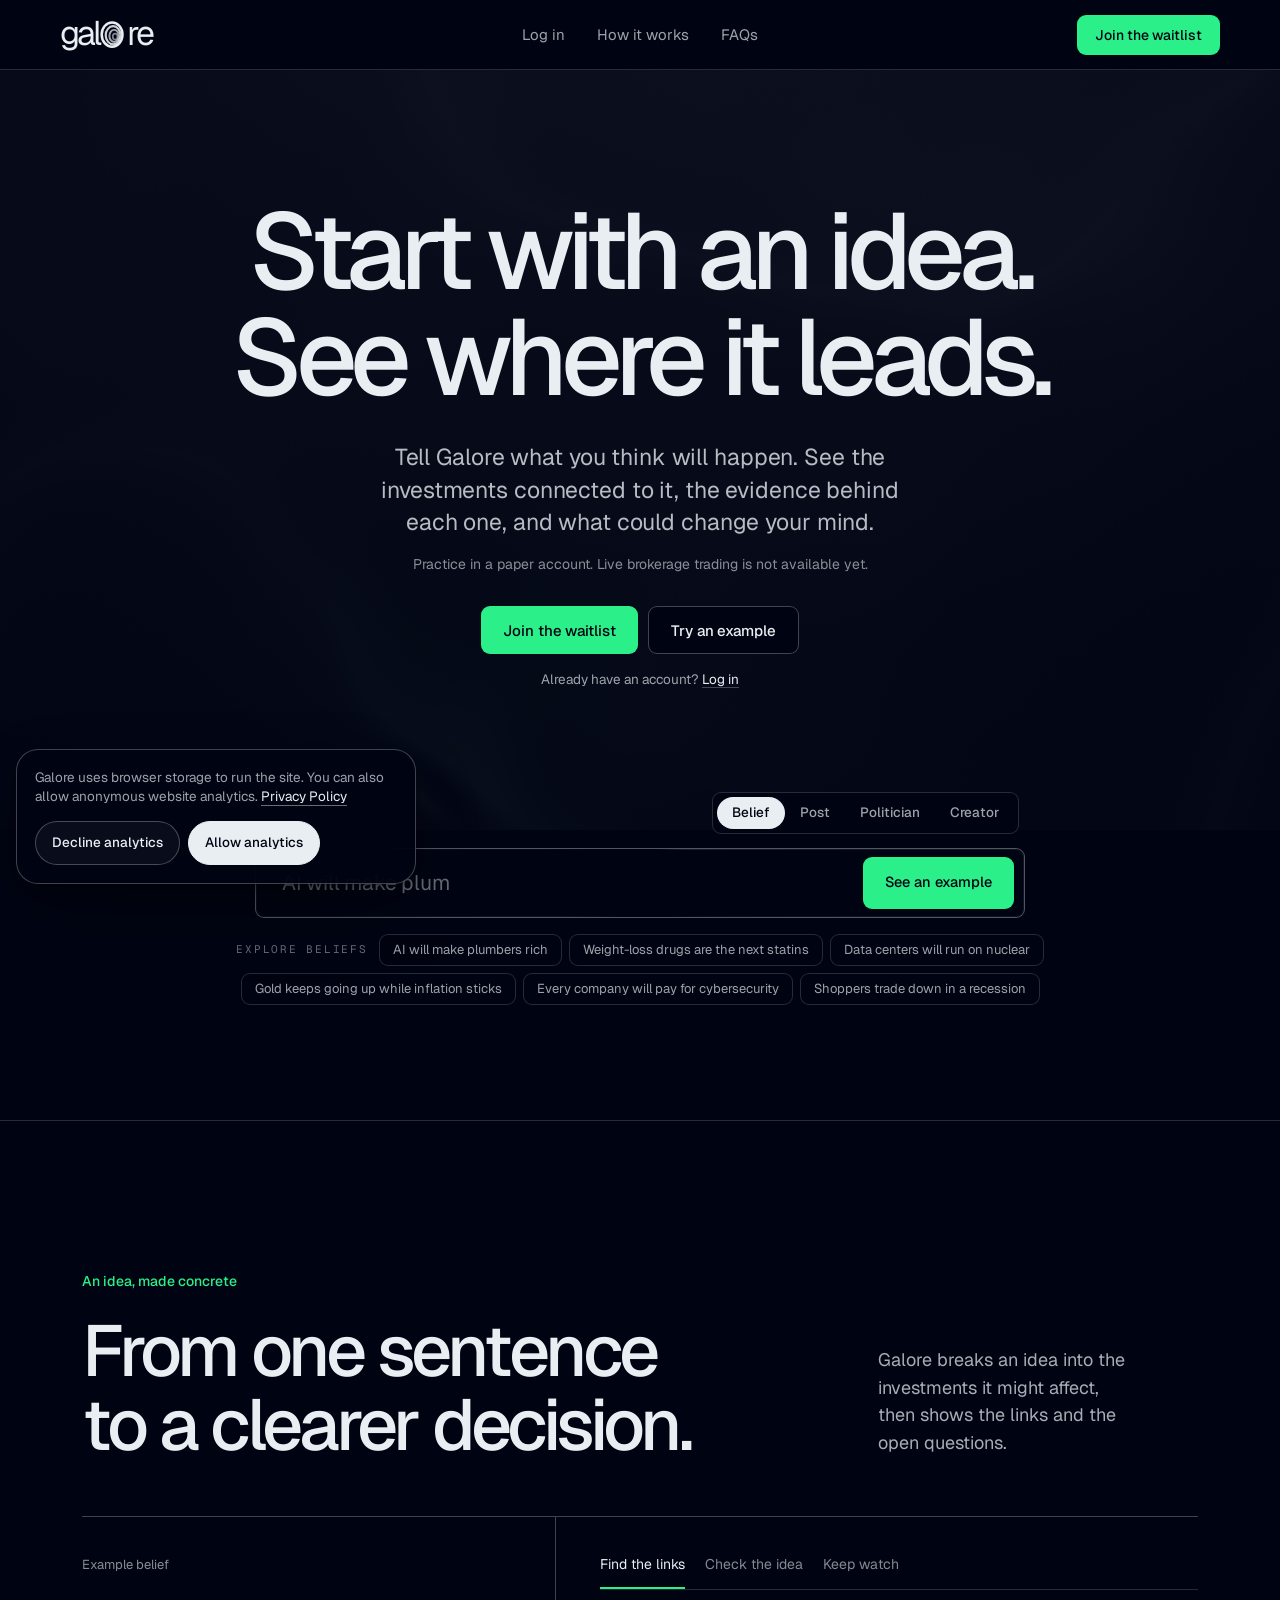
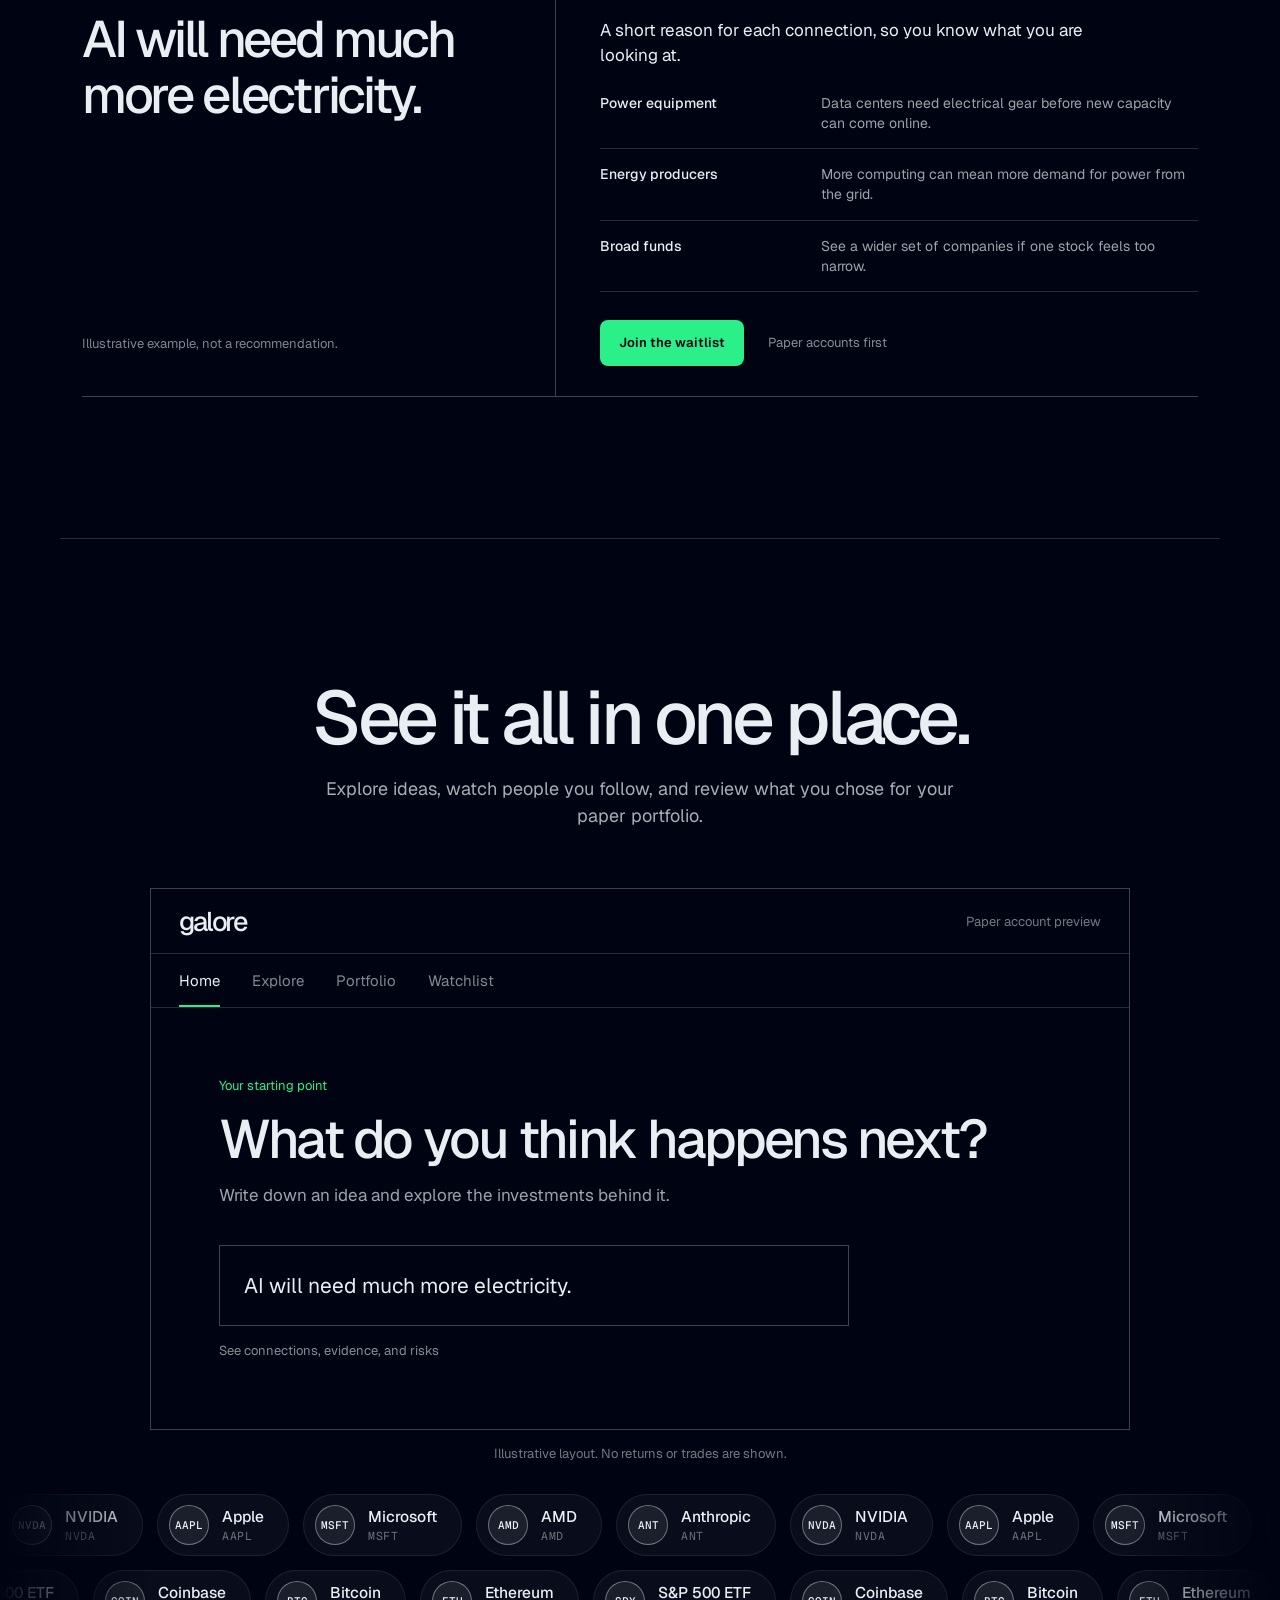
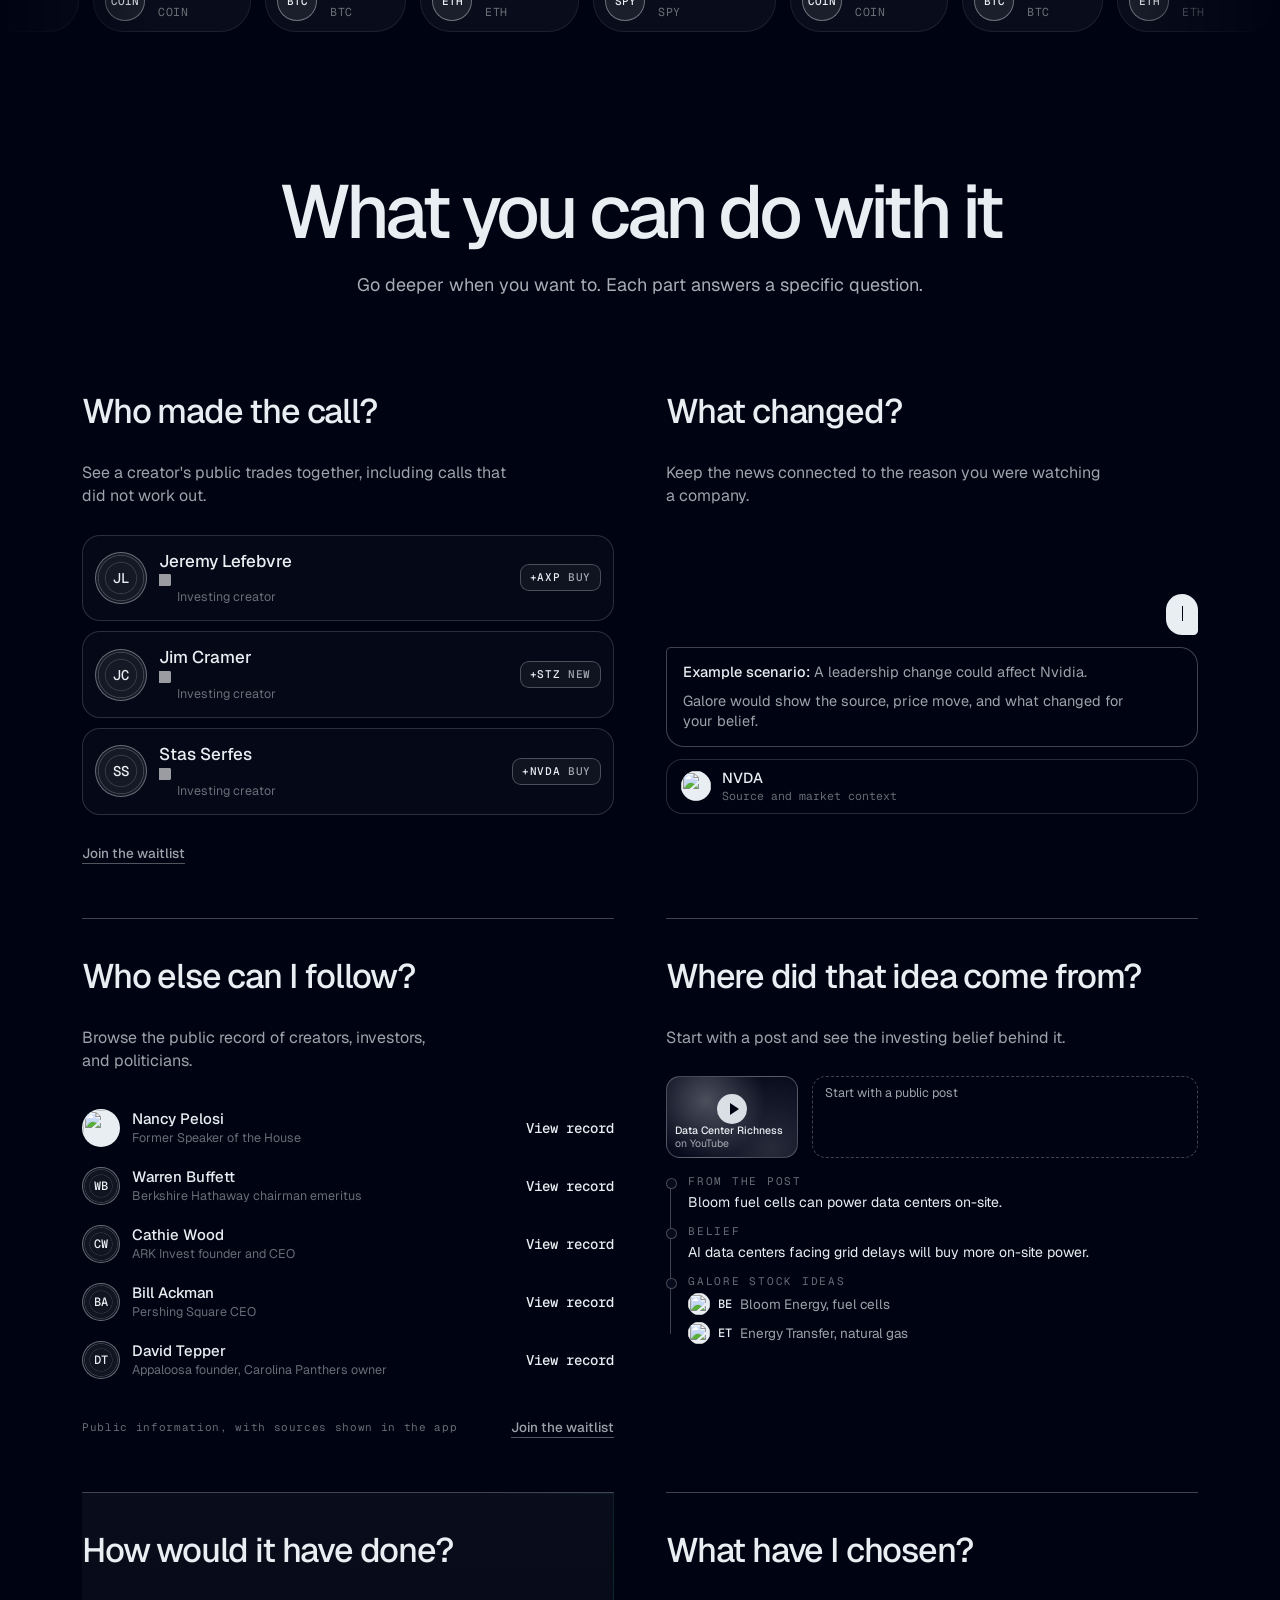
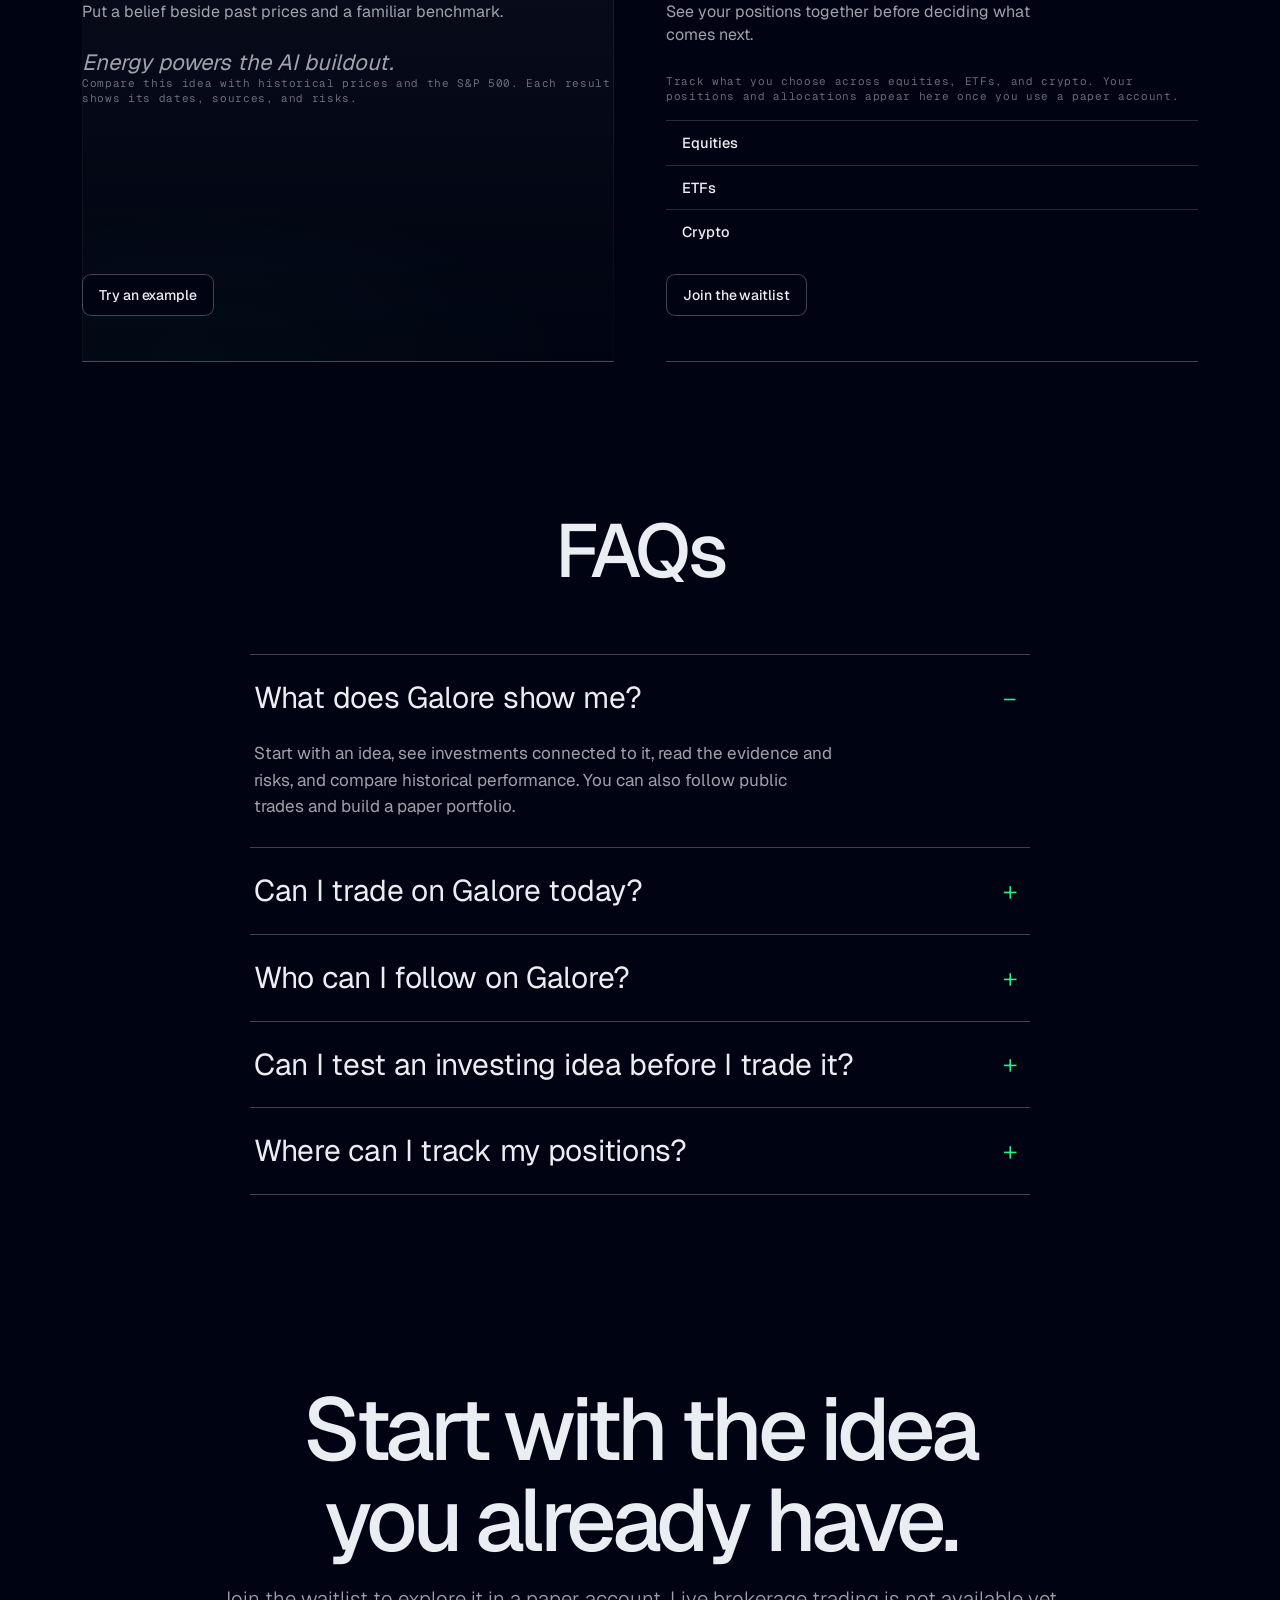
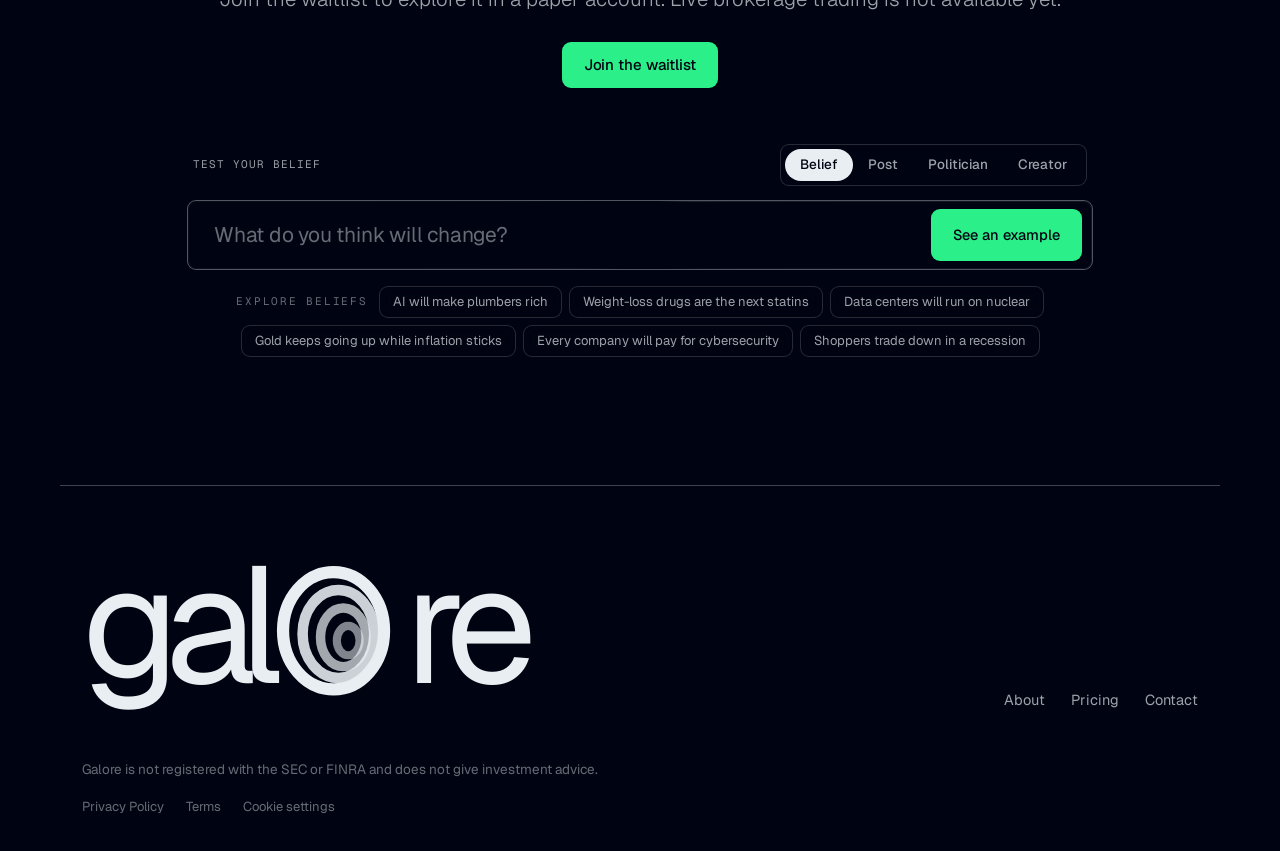
==== index.html @ a03c2ce0 "Replace illustrative returns with clear dashboard preview" ====
<!doctype html><html lang="en"><head><meta charset="utf-8"><meta name="viewport" content="width=device-width,initial-scale=1"><meta name="robots" content="noindex,nofollow"><meta name="theme-color" content="#000412"><meta name="google-site-verification" content="Ngcw0hyov7B04PQefUmomjCdtUwZTXsvGATOx5YtSn8"><script type="application/ld+json">{"@context":"https://schema.org","@graph":[{"@type":"Organization","@id":"https://trygalore.com/#organization","name":"Galore","url":"https://trygalore.com/","logo":{"@type":"ImageObject","url":"https://trygalore.com/galore-logo-512.png","width":512,"height":512},"description":"Galore is a social investing app. Follow public trades from creators, politicians and investors, test an investing idea on past prices, and approve every trade yourself."},{"@type":"WebSite","@id":"https://trygalore.com/#website","name":"Galore","url":"https://trygalore.com/","publisher":{"@id":"https://trygalore.com/#organization"}}]}</script>
<title>Galore | Start with an idea</title>
<meta name="description" content="Turn an investing idea into connected stocks, ETFs, and crypto. Review the evidence, practice in a paper account, and follow public trades.">

<link rel="icon" href="/favicon.ico" sizes="any">
<link rel="icon" type="image/svg+xml" href="/galore-favicon.svg">
<link rel="icon" type="image/png" sizes="192x192" href="/icon-192.png">
<link rel="apple-touch-icon" href="/apple-icon.png?v=2">
<meta property="og:type" content="website">
<meta property="og:site_name" content="Galore">
<meta property="og:title" content="Galore | Start with an idea">
<meta property="og:description" content="Turn an investing idea into connected stocks, ETFs, and crypto. Review the evidence, practice in a paper account, and follow public trades.">
<meta property="og:url" content="https://trygalore.com/">
<meta property="og:image" content="https://trygalore.com/landing/assets/galore-share-v3.jpg">
<meta property="og:image:width" content="1200">
<meta property="og:image:height" content="630">
<meta property="og:image:alt" content="Galore. Start with an idea. See the investments connected to it, the evidence, and the open questions.">
<meta property="og:video" content="https://trygalore.com/landing/assets/galore-share-ripple.mp4">
<meta property="og:video:secure_url" content="https://trygalore.com/landing/assets/galore-share-ripple.mp4">
<meta property="og:video:type" content="video/mp4">
<meta property="og:video:width" content="1200">
<meta property="og:video:height" content="630">
<meta name="twitter:card" content="summary_large_image">
<meta name="twitter:image" content="https://trygalore.com/landing/assets/galore-share-v3.jpg">

<style id="gx-style">html.gx-intro:not(.gx-on)::after{content:"";position:fixed;inset:0;z-index:10010;background:#000412}
#gx-intro{position:fixed;inset:0;z-index:10010;overflow:hidden}#gx-intro .gx-sea{position:absolute;inset:0;background:#000412}#gx-intro canvas{position:absolute;inset:0;width:100%;height:100%;display:block}
#gx-mark{position:fixed;left:0;top:0;z-index:10011;opacity:0;transform-origin:0 0;will-change:transform,opacity;line-height:1;pointer-events:none;color:#E8EEF2}
.gx-wm{font-family:'Geist',system-ui,sans-serif;letter-spacing:-.09em;display:inline-flex;align-items:baseline;line-height:1;white-space:nowrap}.gx-wm .o{width:.79em;height:.95em;margin:0 .02em 0 .01em;transform:translateY(.16em);overflow:visible}
#gx-mark .g{position:absolute;left:0;top:0;color:#2BF08A;opacity:0}#gx-mark .c{position:relative}
html.gx-intro:not(.gx-landed) .hd-logo{visibility:hidden}
html.gx-intro :is(.hd-nav,.hd-cta,.hero-watch){transition:opacity .7s cubic-bezier(.2,.7,.1,1) .15s}html.gx-intro:not(.gx-go) :is(.hd-nav,.hd-cta,.hero-watch){opacity:0}
html.gx-intro:not(.gx-go) body.intro :is(.hero-h span,.hero-sub,.hero-btns,.hero-in>[data-console]){animation-play-state:paused}</style>
<link rel="stylesheet" href="/site/site.css">
<script src="/site/site.js" data-disable-analytics defer></script>
<link rel="preconnect" href="https://fonts.googleapis.com"><link rel="preconnect" href="https://fonts.gstatic.com" crossorigin>
<link href="https://fonts.googleapis.com/css2?family=Geist:wght@300;400;500;600&amp;family=Geist+Mono:wght@400;500&amp;family=display=swap" rel="stylesheet">
<link rel="stylesheet" href="/landing/ripple/ripple.css?v=20261125design2">
<link rel="stylesheet" href="/landing/ripple/comparison-preview.css?v=1">
<style id="gk-style">.gk-wordmark{font-family:'Geist',system-ui,sans-serif;letter-spacing:-.09em;display:inline-flex;align-items:baseline;line-height:1;white-space:nowrap}.gk-o{width:.79em;height:.95em;margin:0 .02em 0 .01em;transform:translateY(.16em);overflow:visible}</style>
</head>
<body class="home">
<a class="skip" href="#main">Skip to content</a>

<header class="hd" data-header>
  <a class="hd-logo" href="/" aria-label="Galore home"><span data-galore-wordmark></span></a>
  <nav class="hd-nav" aria-label="Sections">
    <a href="/dashboard-preview.html">Log in</a>
    <a href="#example">How it works</a>
    <a href="#questions">FAQs</a>
  </nav>
  <div class="hd-cta">
    <a class="btn btn-go" href="/waitlist" data-sheet><span>Join the waitlist</span></a>
    <button class="hd-menu" type="button" aria-label="Section menu" aria-expanded="false" aria-controls="mnav"><i></i><i></i></button>
  </div>
</header>
<div class="mnav" id="mnav" hidden>
  <a href="/dashboard-preview.html">Log in</a>
  <a href="#example">How it works</a>
  <a href="#questions">FAQs</a>
  <a class="btn btn-go" href="/waitlist" data-sheet><span>Join the waitlist</span></a>
</div>

<main id="main">

<section class="hero" id="top" data-depth="0">
  <div class="hero-in">
    <h1 class="hero-h"><span class="l1">Start with an idea.<br>See where it leads.</span></h1>
    <p class="hero-sub">Tell Galore what you think will happen. See the investments connected to it, the evidence behind each one, and what could change your mind.</p><p class="hero-status">Practice in a paper account. Live brokerage trading is not available yet.</p>
    <div class="hero-btns">
      <a class="btn btn-go" href="/waitlist" data-sheet data-join><span>Join the waitlist</span></a>
      <a class="btn btn-ghost" href="#try" data-focus-try><span>Try an example</span></a>
    </div>
    <p class="hero-return">Already have an account? <a href="/dashboard-preview.html">Log in</a></p>
    <div id="try" data-console="hero"></div>
  </div>
  
</section>

<section class="story sec" id="example" aria-labelledby="story-title">
  <div class="story-head">
    <div><p class="story-label">An idea, made concrete</p><h2 id="story-title">From one sentence to a clearer decision.</h2></div>
    <p>Galore breaks an idea into the investments it might affect, then shows the links and the open questions.</p>
  </div>
  <div class="story-layout">
    <div class="story-belief"><span>Example belief</span><p>AI will need much more electricity.</p><small>Illustrative example, not a recommendation.</small></div>
    <div class="story-detail">
      <div class="story-tabs" role="tablist" aria-label="Explore the example">
        <button type="button" role="tab" id="story-tab-0" aria-controls="story-panel-0" aria-selected="true" tabindex="0">Find the links</button>
        <button type="button" role="tab" id="story-tab-1" aria-controls="story-panel-1" aria-selected="false" tabindex="-1">Check the idea</button>
        <button type="button" role="tab" id="story-tab-2" aria-controls="story-panel-2" aria-selected="false" tabindex="-1">Keep watch</button>
      </div>
      <div class="story-panel" role="tabpanel" id="story-panel-0" aria-labelledby="story-tab-0">
        <p class="story-panel-lead">A short reason for each connection, so you know what you are looking at.</p>
        <div class="story-row"><b>Power equipment</b><span>Data centers need electrical gear before new capacity can come online.</span></div>
        <div class="story-row"><b>Energy producers</b><span>More computing can mean more demand for power from the grid.</span></div>
        <div class="story-row"><b>Broad funds</b><span>See a wider set of companies if one stock feels too narrow.</span></div>
      </div>
      <div class="story-panel" role="tabpanel" id="story-panel-1" aria-labelledby="story-tab-1" hidden>
        <p class="story-panel-lead">See the sources, historical comparison, and risks before you follow anything.</p>
        <div class="story-row"><b>What supports it?</b><span>Trace each connection to the underlying evidence.</span></div>
        <div class="story-row"><b>What could break it?</b><span>New capacity, lower demand, or a different way to power data centers.</span></div>
        <div class="story-row"><b>What happened before?</b><span>Compare past performance with a benchmark over the same dates.</span></div>
      </div>
      <div class="story-panel" role="tabpanel" id="story-panel-2" aria-labelledby="story-tab-2" hidden>
        <p class="story-panel-lead">Choose what to follow and practice before any live trading is offered.</p>
        <div class="story-row"><b>Build a paper plan</b><span>Pick your own positions and see how they fit together.</span></div>
        <div class="story-row"><b>Follow people</b><span>View public trades from creators and investors alongside your idea.</span></div>
        <div class="story-row"><b>Revisit the belief</b><span>See relevant updates and decide for yourself what to change.</span></div>
      </div>
      <div class="story-action"><a href="/waitlist" data-sheet>Join the waitlist</a><span>Paper accounts first</span></div>
    </div>
  </div>
</section>

<section class="sec dash" id="dashboard" aria-labelledby="dash-title">
  <h2 class="sec-h" id="dash-title">See it all in one place.</h2>
  <p class="sec-intro">Explore ideas, watch people you follow, and review what you chose for your paper portfolio.</p>
  <div class="preview-app" aria-label="Illustrative Galore dashboard layout">
    <div class="preview-app-top"><strong>galore</strong><span>Paper account preview</span></div>
    <div class="preview-app-tabs" role="tablist" aria-label="Dashboard sections">
      <button id="preview-tab-home" role="tab" aria-controls="preview-panel-home" aria-selected="true" tabindex="0">Home</button>
      <button id="preview-tab-explore" role="tab" aria-controls="preview-panel-explore" aria-selected="false" tabindex="-1">Explore</button>
      <button id="preview-tab-portfolio" role="tab" aria-controls="preview-panel-portfolio" aria-selected="false" tabindex="-1">Portfolio</button>
      <button id="preview-tab-watchlist" role="tab" aria-controls="preview-panel-watchlist" aria-selected="false" tabindex="-1">Watchlist</button>
    </div>
    <div class="preview-app-content">
      <div class="preview-app-panel" role="tabpanel" id="preview-panel-home" aria-labelledby="preview-tab-home"><p class="preview-app-kicker">Your starting point</p><h3>What do you think happens next?</h3><p>Write down an idea and explore the investments behind it.</p><div class="preview-app-belief">AI will need much more electricity.</div><span class="preview-app-hint">See connections, evidence, and risks</span></div>
      <div class="preview-app-panel" role="tabpanel" id="preview-panel-explore" aria-labelledby="preview-tab-explore" hidden><p class="preview-app-kicker">Explore ideas</p><h3>Start with a belief.</h3><p>Pick one to see how Galore breaks it down.</p><div class="preview-app-list"><div>AI will need much more electricity.</div><div>More people will travel instead of buying luxury goods.</div><div>Companies will spend more on cybersecurity.</div></div></div>
      <div class="preview-app-panel" role="tabpanel" id="preview-panel-portfolio" aria-labelledby="preview-tab-portfolio" hidden><p class="preview-app-kicker">Your paper portfolio</p><h3>See what you chose together.</h3><p>Your positions and allocations appear here once you start using a paper account.</p><div class="preview-app-list"><div>Equities</div><div>ETFs</div><div>Crypto</div></div></div>
      <div class="preview-app-panel" role="tabpanel" id="preview-panel-watchlist" aria-labelledby="preview-tab-watchlist" hidden><p class="preview-app-kicker">Your watchlist</p><h3>Know why you are watching.</h3><p>Follow an idea and see relevant updates alongside the reason you added it.</p><div class="preview-app-belief">Your watched ideas will appear here.</div></div>
    </div>
  </div>
  <p class="preview-app-caption">Illustrative layout. No returns or trades are shown.</p>
</section>

<section class="markets" id="markets" aria-label="Example markets" data-depth=".45">
  <div class="tape" data-tape></div>
</section>

<section class="sec feat" id="product" data-depth=".75" data-calm><span id="how-it-works"></span>
  <h2 class="sec-h rv">What you can do with it</h2><p class="sec-intro rv">Go deeper when you want to. Each part answers a specific question.</p>
  <div class="fgrid">

    <article class="fc fc-records rv" data-fc="records">
      <header><h3>Who made the call?</h3></header><p class="feature-lead">See a creator's public trades together, including calls that did not work out.</p>
      <div class="fc-body">
        <a class="rec" href="/waitlist?profile=jeremy-lefebvre" data-gate="creator" data-slug="jeremy-lefebvre" data-name="Jeremy Lefebvre" data-role="Investing creator">
          <img class="av" src="https://yt3.ggpht.com/-WVSshxJrXObjmEVHsy-eTWgfX_oNT1iFyBDiDzgXjJXTrZFas98K9cIogV0r50ILADxiG7wSQ=s88-c-k-c0x00ffffff-no-rj" alt="" loading="lazy" referrerpolicy="no-referrer" onerror="var s=document.createElement('span');s.className='av';s.textContent='JL';this.replaceWith(s)"><span class="rec-n"><b>Jeremy Lefebvre</b><i><img class="pf" src="/landing/assets/social/youtube.svg" alt="YouTube">Investing creator</i></span><span class="call"><em>+AXP</em> Buy</span>
        </a>
        <a class="rec" href="/waitlist?profile=jim-cramer" data-gate="creator" data-slug="jim-cramer" data-name="Jim Cramer" data-role="Investing creator">
          <img class="av" src="https://pbs.twimg.com/profile_images/1461426655046606860/PzlSk4fZ_400x400.jpg" alt="" loading="lazy" referrerpolicy="no-referrer" onerror="var s=document.createElement('span');s.className='av';s.textContent='JC';this.replaceWith(s)"><span class="rec-n"><b>Jim Cramer</b><i><img class="pf" src="/landing/assets/social/x.svg" alt="X">Investing creator</i></span><span class="call"><em>+STZ</em> New</span>
        </a>
        <a class="rec" href="/waitlist?profile=stas-serfes" data-gate="creator" data-slug="stas-serfes" data-name="Stas Serfes" data-role="Investing creator">
          <img class="av" src="https://yt3.googleusercontent.com/Cqssqh1t3_DMNOxfg7NZKx-BEdKRmyE-SeVgGM5lXVGk1-i7oG877teH8yxbu-VASEz4eaYhSw=s176-c-k-c0x00ffffff-no-rj" alt="" loading="lazy" referrerpolicy="no-referrer" onerror="var s=document.createElement('span');s.className='av';s.textContent='SS';this.replaceWith(s)"><span class="rec-n"><b>Stas Serfes</b><i><img class="pf" src="/landing/assets/social/tiktok.svg" alt="TikTok">Investing creator</i></span><span class="call"><em>+NVDA</em> Buy</span>
        </a>
      </div>
      <div class="fc-foot"><a class="lk" href="/waitlist" data-sheet>Join the waitlist</a></div>
    </article>

    <article class="fc fc-watch rv" data-fc="watch">
      <header><h3>What changed?</h3></header><p class="feature-lead">Keep the news connected to the reason you were watching a company.</p>
      <div class="fc-body">
        <p class="ask"><span data-type>What's going on with Nvidia?</span></p>
        <div class="ans">
          <p class="s1"><b>Example scenario:</b> A leadership change could affect Nvidia.</p>
          <p class="s2">Galore would show the source, price move, and what changed for your belief.</p>
        </div>
        <div class="quote s3"><img src="/landing/assets/logos/NVDA.png" alt="" width="28" height="28" loading="lazy"><span class="q-t"><b>NVDA</b><i>Source and market context</i></span></div>
      </div>
    </article>

    <article class="fc fc-follow rv" data-fc="follow">
      <header><h3>Who else can I follow?</h3></header><p class="feature-lead">Browse the public record of creators, investors, and politicians.</p>
      <div class="fc-body">
        <ol class="lb" data-lb>
          <li><a href="/waitlist?profile=nancy-pelosi" data-gate="politician" data-slug="nancy-pelosi" data-name="Nancy Pelosi" data-role="Former Speaker of the House"><img class="av" src="/landing/assets/product-portraits/nancy-pelosi.jpg" alt="" loading="lazy"><span class="rec-n"><b>Nancy Pelosi</b><i>Former Speaker of the House</i></span><span class="ret">View record</span></a></li>
          <li><a href="/waitlist?profile=warren-buffett" data-gate="creator" data-slug="warren-buffett" data-name="Warren Buffett" data-role="Berkshire Hathaway chairman emeritus"><img class="av" src="https://upload.wikimedia.org/wikipedia/commons/d/df/Warren_Buffett_in_2010_%28cropped%29.jpg" alt="" loading="lazy" referrerpolicy="no-referrer" onerror="var s=document.createElement('span');s.className='av';s.textContent='WB';this.replaceWith(s)"><span class="rec-n"><b>Warren Buffett</b><i>Berkshire Hathaway chairman emeritus</i></span><span class="ret">View record</span></a></li>
          <li><a href="/waitlist?profile=cathie-wood" data-gate="creator" data-slug="cathie-wood" data-name="Cathie Wood" data-role="ARK Invest founder and CEO"><img class="av" src="https://pbs.twimg.com/profile_images/1782845672829423617/xuyhQIY5_400x400.jpg" alt="" loading="lazy" referrerpolicy="no-referrer" onerror="var s=document.createElement('span');s.className='av';s.textContent='CW';this.replaceWith(s)"><span class="rec-n"><b>Cathie Wood</b><i>ARK Invest founder and CEO</i></span><span class="ret">View record</span></a></li>
          <li><a href="/waitlist?profile=bill-ackman" data-gate="creator" data-slug="bill-ackman" data-name="Bill Ackman" data-role="Pershing Square CEO"><img class="av" src="https://pbs.twimg.com/profile_images/1619837521059348481/9UeNLFmD_400x400.jpg" alt="" loading="lazy" referrerpolicy="no-referrer" onerror="var s=document.createElement('span');s.className='av';s.textContent='BA';this.replaceWith(s)"><span class="rec-n"><b>Bill Ackman</b><i>Pershing Square CEO</i></span><span class="ret">View record</span></a></li>
          <li><a href="/waitlist?profile=david-tepper" data-gate="creator" data-slug="david-tepper" data-name="David Tepper" data-role="Appaloosa founder, Carolina Panthers owner"><span class="av">DT</span><span class="rec-n"><b>David Tepper</b><i>Appaloosa founder, Carolina Panthers owner</i></span><span class="ret">View record</span></a></li>
        </ol>
      </div>
      <div class="fc-foot"><span class="cap">Public information, with sources shown in the app</span><a class="lk" href="/waitlist" data-sheet>Join the waitlist</a></div>
    </article>

    <article class="fc fc-post rv" data-fc="post">
      <header><h3>Where did that idea come from?</h3></header><p class="feature-lead">Start with a post and see the investing belief behind it.</p>
      <div class="fc-body">
        <div class="post-top">
          <div class="thumb"><span class="pbtn" aria-hidden="true"></span><span class="thumb-t">Data Center Richness <i>on YouTube</i></span></div>
          <div class="paste"><span>Start with a public post</span>
            <span class="soc">
              <button type="button" class="soc-b" data-label="YouTube" title="YouTube" aria-label="Paste a YouTube link"><img src="/landing/assets/social/youtube.svg" alt="" loading="lazy"></button>
              <button type="button" class="soc-b" data-label="TikTok" title="TikTok" aria-label="Paste a TikTok link"><img src="/landing/assets/social/tiktok.svg" alt="" loading="lazy"></button>
              <button type="button" class="soc-b" data-label="Instagram" title="Instagram" aria-label="Paste an Instagram link"><img src="/landing/assets/social/instagram.svg" alt="" loading="lazy"></button>
              <button type="button" class="soc-b" data-label="Reddit" title="Reddit" aria-label="Paste a Reddit link"><img src="/landing/assets/social/reddit.svg" alt="" loading="lazy"></button>
              <button type="button" class="soc-b" data-label="X" title="X" aria-label="Paste an X link"><img src="/landing/assets/social/x.svg" alt="" loading="lazy"></button>
              <button type="button" class="soc-b" data-label="Substack" title="Substack" aria-label="Paste a Substack link"><img src="/landing/assets/social/substack.svg" alt="" loading="lazy"></button>
            </span>
          </div>
        </div>
        <ol class="flow">
          <li class="s1"><span class="k">From the post</span><p>Bloom fuel cells can power data centers on-site.</p></li>
          <li class="s2"><span class="k">Belief</span><p>AI data centers facing grid delays will buy more on-site power.</p></li>
          <li class="s3"><span class="k">Galore stock ideas</span>
            <p class="ideas"><span><img src="/landing/assets/logos/BE.png" alt="" loading="lazy"><b>BE</b> Bloom Energy, fuel cells</span><span><img src="/landing/assets/logos/ET.png" alt="" loading="lazy"><b>ET</b> Energy Transfer, natural gas</span></p></li>
        </ol>
      </div>
    </article>

    <article class="fc fc-practice gedge rv" data-fc="practice"><header><h3>How would it have done?</h3></header><p class="feature-lead">Put a belief beside past prices and a familiar benchmark.</p><div class="fc-body"><p class="pr-belief">Energy powers the AI buildout.</p><p class="cap">Compare this idea with historical prices and the S&amp;P 500. Each result shows its dates, sources, and risks.</p></div><div class="fc-foot"><a class="btn btn-line" href="#try" data-focus-try><span>Try an example</span></a></div></article>

    <article class="fc fc-port rv" data-fc="port"><header><h3>What have I chosen?</h3></header><p class="feature-lead">See your positions together before deciding what comes next.</p><div class="fc-body"><p class="cap">Track what you choose across equities, ETFs, and crypto. Your positions and allocations appear here once you use a paper account.</p><ul class="alloc"><li><span class="al-n"><b>Equities</b></span></li><li><span class="al-n"><b>ETFs</b></span></li><li><span class="al-n"><b>Crypto</b></span></li></ul></div><div class="fc-foot"><a class="btn btn-line" href="/waitlist" data-sheet><span>Join the waitlist</span></a></div></article>

  </div>
</section>

<section class="sec faq" id="questions" data-depth="1" data-calm>
  <h2 class="sec-h rv">FAQs</h2>
  <div class="faq-list rv">
    <details open><summary>What does Galore show me?</summary><p>Start with an idea, see investments connected to it, read the evidence and risks, and compare historical performance. You can also follow public trades and build a paper portfolio.</p></details>
    <details><summary>Can I trade on Galore today?</summary><p>You can use a paper account after signing up. Live brokerage trading is not available yet. <a href="/waitlist" data-sheet>Join the waitlist</a>.</p></details>
    <details><summary>Who can I follow on Galore?</summary><p>Explore public trades from creators like Jeremy Lefebvre and Jim Cramer, and disclosed holdings from people like Nancy Pelosi, Warren Buffett and Cathie Wood. Want someone else? <a href="/waitlist?request=creator" data-sheet data-request="creator">Request a creator</a>.</p></details>
    <details><summary>Can I test an investing idea before I trade it?</summary><p>Yes. Test Your Belief lets you type an idea or pick one to see how it would have performed historically.</p></details>
    <details><summary>Where can I track my positions?</summary><p>Open Portfolio in the Galore app to see your positions, allocations and performance.</p></details>
  </div>
</section>

<section class="closing" id="closing" data-depth=".15">
  <h2 class="close-h rv">Start with the idea you already have.</h2>
  <p class="close-sub rv">Join the waitlist to explore it in a paper account. Live brokerage trading is not available yet.</p>
  <div class="rv"><a class="btn btn-go" href="/waitlist" data-sheet><span>Join the waitlist</span></a></div>
  <div class="close-try rv" data-console="compact"></div>
</section>

</main>

<footer class="ft" data-depth="0">
  <div class="ft-top">
    <a class="ft-logo" href="/" aria-label="Galore home"><span data-galore-wordmark></span></a>
    <nav class="ft-nav" aria-label="Footer">
      <a href="/about">About</a><a href="/pricing">Pricing</a><a href="/contact">Contact</a>
    </nav>
  </div>
  <p class="ft-legal">Galore is not registered with the SEC or FINRA and does not give investment advice.</p>
  <div class="ft-bot">
    <a href="/privacy">Privacy Policy</a><a href="/terms">Terms</a><a class="site-preferences-link" href="/privacy#site-analytics" data-site-cookie-settings>Cookie settings</a>
  </div>
</footer>

<a class="site-mobile-cta" data-site-sticky-cta href="/waitlist" hidden>Join the waitlist</a>
<section class="site-preferences" aria-label="Cookie preferences" data-site-preferences hidden>
  <p>Galore uses browser storage to run the site. You can also allow anonymous website analytics. <a href="/privacy#site-analytics">Privacy Policy</a></p>
  <div class="site-preferences-actions">
    <button type="button" data-site-analytics-choice="deny">Decline analytics</button>
    <button type="button" data-site-analytics-choice="allow">Allow analytics</button>
  </div>
</section>
<script src="/landing/ripple/shared/prices.js?v=20261118y"></script>
<script src="/landing/ripple/shared/galore-kit.js?v=20261118y"></script>
<script src="/landing/ripple/water.js?v=20261123calm"></script>
<script src="/landing/ripple/site.js?v=20261125design4"></script>
<script src="/landing/ripple/comparison-preview.js?v=1"></script>

</body>
</html>
---- site/site.css ----
.site-preferences, .site-mobile-cta, .site-standalone {
  font-family: "IBM Plex Sans", system-ui, sans-serif;
}
.site-preferences[hidden], .site-mobile-cta[hidden] { display: none; }
.site-preferences {
  position: fixed;
  z-index: 10000;
  inset: auto auto max(18px, env(safe-area-inset-bottom)) 18px;
  width: min(390px, calc(100% - 36px));
  box-sizing: border-box;
  padding: 16px;
  color: #f5f6f8;
  background: #131824;
  border: 1px solid rgba(255, 255, 255, .16);
  border-radius: 12px;
  box-shadow: 0 1px 2px rgba(0, 0, 0, .3), 0 2px 6px rgba(0, 0, 0, .25), 0 6px 18px -4px rgba(0, 0, 0, .3), 0 14px 44px -10px rgba(0, 0, 0, .45);
  font-size: 14px;
  line-height: 1.5;
}
.site-preferences p { margin: 0 0 12px; }
.site-preferences a { color: inherit; text-decoration: underline; }
.site-preferences-actions { display: flex; flex-wrap: wrap; gap: 8px; }
.site-preferences button, .site-mobile-cta, .site-standalone a.site-primary {
  border: 1px solid rgba(255, 255, 255, .24);
  border-radius: 7px;
  padding: 8px 14px;
  min-height: 44px;
  box-sizing: border-box;
  font: inherit;
  font-weight: 600;
  cursor: pointer;
  background: #202738;
  color: #fff;
}
.site-preferences :focus-visible, .site-mobile-cta:focus-visible, .site-standalone :focus-visible {
  outline: 2px solid #9ab9ff;
  outline-offset: 3px;
}
.site-mobile-cta { display: none; }
@media (max-width: 760px) {
  .site-mobile-cta {
    display: flex;
    position: fixed;
    z-index: 101;
    inset: auto 16px max(12px, env(safe-area-inset-bottom)) 16px;
    justify-content: center;
    align-items: center;
    text-align: center;
    text-decoration: none;
    background: #eaf0ff;
    color: #101728;
    border-color: #eaf0ff;
    box-shadow: 0 1px 2px rgba(0, 0, 0, .3), 0 2px 5px rgba(0, 0, 0, .25), 0 4px 12px -2px rgba(0, 0, 0, .3), 0 8px 24px -6px rgba(0, 0, 0, .4);
  }
  body:has(.site-preferences:not([hidden])) .site-mobile-cta { display: none; }
}
.site-standalone {
  color-scheme: dark;
  background: #070b15;
  color: #eef1f8;
  margin: 0 auto;
  max-width: 680px;
  padding: clamp(24px, 8vw, 88px) 22px 38px;
  font-size: 16px;
  line-height: 1.65;
}
.site-standalone h1 {
  font-size: clamp(38px, 8vw, 62px);
  line-height: 1.05;
  letter-spacing: -.045em;
  margin: 40px 0 18px;
}
.site-standalone h2 { margin: 32px 0 10px; }
.site-standalone a { color: #c4d5ff; }
.site-standalone a.site-primary { display: inline-flex; margin-top: 12px; text-decoration: none; align-items: center; }
.site-standalone footer { margin-top: 44px; display: flex; flex-wrap: wrap; gap: 14px; font-size: 14px; }
.site-preferences-link { color: inherit; }
.site-footer-links { display: flex; flex-wrap: wrap; gap: 8px 14px; font-size: 14px; }
.site-footer-links a { color: inherit; }
@media (max-width: 760px) {
  body.landing-home a.site-mobile-cta { color: #101728; }
}

/* 19 Nov 2026: labels are trimmed to cap height and baseline so they sit in the true middle of the
   button, and every button dips to .97 when pressed. */
.site-preferences button, .site-mobile-cta, .site-standalone a.site-primary { transition: transform .45s cubic-bezier(.3,1.4,.4,1); }
.site-preferences button:active, .site-mobile-cta:active, .site-standalone a.site-primary:active { transform: scale(.97); transition-duration: .12s; }
@supports (text-box-trim: trim-both) {
  .site-preferences button { text-box: trim-both cap alphabetic; }
  .site-standalone a.site-primary { display: inline-block; align-content: center; text-box: trim-both cap alphabetic; }
  @media (max-width: 760px) {
    .site-mobile-cta { display: block; align-content: center; text-box: trim-both cap alphabetic; }
  }
}
@media (prefers-reduced-motion: reduce) {
  .site-preferences button, .site-mobile-cta, .site-standalone a.site-primary { transition: none; }
  .site-preferences button:active, .site-mobile-cta:active, .site-standalone a.site-primary:active { transform: none; }
}
/* round 2: tabular numbers and balanced text in the banner too; a pressed button catches a thin top highlight */
.site-preferences *, .site-mobile-cta, .site-standalone * { font-variant-numeric: tabular-nums !important; }
.site-preferences p, .site-standalone p { text-wrap: pretty; }
.site-preferences button:active, .site-standalone a.site-primary:active { box-shadow: inset 0 1px 0 rgba(255, 255, 255, .22); }
---- landing/ripple/ripple.css ----
/* Galore / ripple direction. Deep, glassy, quiet. */
:root{
  /* three colours only: black #000412, ice white #E8EEF2, aurora green #2BF08A */
  --ink:#000412; --abyss:#000412;
  --foam:#E8EEF2; --mist:rgba(232,238,242,.68); --dim:rgba(232,238,242,.44); --faint:rgba(232,238,242,.2);
  --line:rgba(232,238,242,.11); --line2:rgba(232,238,242,.22);
  --lumen:#E8EEF2; --go:#2BF08A; --buy:#2BF08A; --short:#E8EEF2;
  --serif:'Geist',system-ui,-apple-system,'Segoe UI',sans-serif;
  --sans:'Geist',system-ui,-apple-system,'Segoe UI',sans-serif;
  --mono:'Geist Mono',ui-monospace,'SF Mono',Menlo,monospace;
  --ease:cubic-bezier(.2,.7,.1,1); --spring:cubic-bezier(.3,1.4,.4,1);
  --r:22px; --w:1180px;
}
*{box-sizing:border-box}
html{scroll-behavior:smooth;-webkit-text-size-adjust:100%;background:var(--abyss)}
body{margin:0;color:var(--foam);font:400 16px/1.5 var(--sans);-webkit-font-smoothing:antialiased;overflow-x:hidden;min-height:100vh;
  background:#000412}
img{max-width:100%;display:block}
a{color:inherit;text-decoration:none}
button{font:inherit;color:inherit;background:none;border:0;cursor:pointer;padding:0}
h1,h2,h3,p,ol,ul{margin:0;padding:0}
ol,ul{list-style:none}
i,em{font-style:normal}
::selection{background:rgba(232,238,242,.3)}
:focus-visible{outline:2px solid var(--lumen);outline-offset:3px;border-radius:8px}
.skip{position:absolute;left:-999px;top:8px;z-index:100;background:var(--foam);color:var(--ink);padding:10px 14px;border-radius:10px}
.skip:focus{left:8px}
.water{position:fixed;inset:0;width:100vw;height:100vh;height:100lvh;z-index:0;pointer-events:none;display:block}
main,.hd,.ft,.mnav{position:relative;z-index:2}
.up{color:var(--buy)} .dn{color:var(--short)}

/* buttons */
.btn{display:inline-flex;align-items:center;justify-content:center;gap:8px;height:46px;padding:0 22px;border-radius:999px;font:500 15px/1 var(--sans);letter-spacing:-.005em;white-space:nowrap;position:relative;isolation:isolate;transition:transform .5s var(--spring),background .3s var(--ease),box-shadow .4s var(--ease),border-color .3s var(--ease)}
.btn:active{transform:scale(.97)}
.btn-foam{background:var(--foam);color:#000412;box-shadow:0 10px 30px -14px rgba(232,238,242,.5)}
.btn-go{background:var(--go);color:#000412;box-shadow:0 10px 34px -10px rgba(43,240,138,.6)}
.btn-go:hover{box-shadow:0 0 0 6px rgba(43,240,138,.16),0 0 0 14px rgba(43,240,138,.06),0 14px 40px -10px rgba(43,240,138,.8)}
.btn-foam:hover{box-shadow:0 0 0 6px rgba(232,238,242,.12),0 0 0 14px rgba(232,238,242,.05),0 14px 34px -12px rgba(232,238,242,.7)}
.btn-ghost,.btn-line{border:1px solid var(--line2);color:var(--foam);background:rgba(232,238,242,.04);backdrop-filter:blur(8px);-webkit-backdrop-filter:blur(8px)}
.btn-ghost:hover,.btn-line:hover{border-color:rgba(232,238,242,.6);background:rgba(232,238,242,.1)}
.btn-line{height:38px;padding:0 16px;font-size:13.5px}
.lk{font:500 13.5px/1 var(--sans);color:var(--mist);display:inline-flex;align-items:center;gap:6px;transition:color .25s var(--ease)}
.lk::after{content:"";width:14px;height:8px;background:currentColor;-webkit-mask:url("data:image/svg+xml,%3Csvg xmlns='http://www.w3.org/2000/svg' viewBox='0 0 14 8'%3E%3Cpath d='M0 4h12M9 1l3 3-3 3' fill='none' stroke='%23000' stroke-width='1.3'/%3E%3C/svg%3E") center/contain no-repeat;mask:url("data:image/svg+xml,%3Csvg xmlns='http://www.w3.org/2000/svg' viewBox='0 0 14 8'%3E%3Cpath d='M0 4h12M9 1l3 3-3 3' fill='none' stroke='%23000' stroke-width='1.3'/%3E%3C/svg%3E") center/contain no-repeat;transition:transform .4s var(--spring)}
.lk:hover{color:var(--foam)} .lk:hover::after{transform:translateX(4px)}

/* wordmark: the ring O is a ripple */
.gk-wordmark{color:var(--foam)}
.gk-o ellipse{transform-box:fill-box;transform-origin:center;transition:opacity .3s var(--ease)}
a:hover .gk-o ellipse,.ft-logo:hover .gk-o ellipse{animation:tunnel 1.5s var(--ease) infinite}
.gk-o ellipse:nth-child(2){animation-delay:.12s!important}.gk-o ellipse:nth-child(3){animation-delay:.24s!important}.gk-o ellipse:nth-child(4){animation-delay:.36s!important}
@keyframes tunnel{0%,100%{transform:scale(1)}45%{transform:scale(.82)}}

/* header */
.hd{position:sticky;top:0;z-index:30;display:flex;align-items:center;justify-content:space-between;gap:20px;height:72px;padding:0 max(22px,calc((100vw - var(--w))/2));transition:background .4s var(--ease),backdrop-filter .4s var(--ease),border-color .4s var(--ease);border-bottom:1px solid transparent}
.hd.is-stuck{background:rgba(0,4,18,.62);backdrop-filter:blur(18px) saturate(1.3);-webkit-backdrop-filter:blur(18px) saturate(1.3);border-color:var(--line)}
.hd-logo{font-size:34px;line-height:1;display:flex;padding:4px 0 10px}
.hd-nav{display:flex;gap:4px;position:absolute;left:50%;transform:translateX(-50%)}
.hd-nav a{font:400 14.5px/1 var(--sans);color:var(--mist);padding:10px 14px;border-radius:999px;transition:color .25s var(--ease),background .25s var(--ease)}
.hd-nav a:hover,.hd-nav a.is-on{color:var(--foam);background:rgba(232,238,242,.08)}
.hd-cta{display:flex;align-items:center;gap:10px}
.hd .btn{height:40px;padding:0 18px;font-size:14px}
.hd-menu{display:none;width:40px;height:40px;border-radius:50%;border:1px solid var(--line2);position:relative}
.hd-menu i{position:absolute;left:12px;right:12px;height:1.5px;background:var(--foam);top:16px;transition:transform .4s var(--ease)}
.hd-menu i+i{top:23px}
.hd-menu[aria-expanded=true] i{transform:translateY(3.5px) rotate(45deg)}.hd-menu[aria-expanded=true] i+i{transform:translateY(-3.5px) rotate(-45deg)}
.mnav{position:fixed;z-index:29;inset:72px 12px auto;display:grid;gap:2px;padding:14px;border-radius:24px;background:rgba(0,4,18,.9);backdrop-filter:blur(24px);-webkit-backdrop-filter:blur(24px);border:1px solid var(--line2);transform-origin:calc(100% - 24px) -36px;animation:sheetIn .45s var(--ease)}
.mnav[hidden]{display:none}
.mnav a:not(.btn){font:400 30px/1.1 var(--serif);padding:14px 10px;border-bottom:1px solid var(--line)}
.mnav .btn{margin-top:14px}
@keyframes sheetIn{from{opacity:0;transform:translateY(-10px) scale(.97)}}

/* hero */
.hero{min-height:calc(100vh - 72px);min-height:calc(100svh - 72px);display:flex;flex-direction:column;align-items:center;padding:clamp(28px,7vh,74px) 22px 130px;position:relative}
.hero-in{width:100%;max-width:800px;text-align:center;display:flex;flex-direction:column;align-items:center}
.hero-h{font:400 clamp(54px,8.6vw,124px)/.92 var(--serif);letter-spacing:-.035em;text-wrap:balance}
.hero-h span{display:inline-block}
.hero-h .l2{font-style:normal;color:var(--foam)}
.hero-sub{font:300 clamp(17px,1.5vw,21px)/1.4 var(--sans);color:var(--mist);margin-top:20px;letter-spacing:-.005em}
.hero-btns{display:flex;gap:10px;margin-top:26px;flex-wrap:wrap;justify-content:center}
.hero-in>[data-console]{width:100%;margin-top:38px}
.hero-return{margin-top:14px;font:400 13.5px/1.4 var(--sans);color:var(--mist)}
.hero-return a{color:var(--foam);text-decoration:underline;text-underline-offset:3px;text-decoration-color:var(--line2);transition:text-decoration-color .25s var(--ease)}
.hero-return a:hover{text-decoration-color:var(--foam)}
.hero-watch{position:absolute;bottom:34px;left:50%;transform:translateX(-50%);display:flex;align-items:center;gap:11px;font:400 11px/1 var(--mono);letter-spacing:.16em;text-transform:uppercase;color:var(--dim);transition:opacity .4s var(--ease)}
.hero-watch i{width:24px;height:27px;flex:none;color:var(--foam);display:block}
@keyframes ping{0%{transform:scale(1);opacity:.9}70%,100%{transform:scale(4.4);opacity:0}}
.hero.is-open .hero-watch{opacity:0}
.intro .hero-h span,.intro .hero-sub,.intro .hero-btns,.intro .hero-in>[data-console]{animation:rise 1.2s var(--ease) both}
.intro .hero-h .l2{animation-delay:.14s}.intro .hero-sub{animation-delay:.3s}.intro .hero-btns{animation-delay:.4s}.intro .hero-in>[data-console]{animation-delay:.52s}
@keyframes rise{from{opacity:0;transform:translateY(26px);filter:blur(8px)}}

/* the try-it console */
.cx{width:100%;text-align:left;position:relative}
.cx-top{display:flex;align-items:center;justify-content:space-between;gap:12px;margin-bottom:10px;padding:0 6px}
.cx-label{font:400 11px/1 var(--mono);letter-spacing:.16em;text-transform:uppercase;color:var(--dim)}
.cx-tabs{display:inline-flex;position:relative;padding:4px;border-radius:999px;background:rgba(0,4,18,.5);border:1px solid var(--line);backdrop-filter:blur(14px);-webkit-backdrop-filter:blur(14px)}
.cx-tabs button{position:relative;z-index:1;height:32px;padding:0 15px;border-radius:999px;font:500 13.5px/1 var(--sans);color:var(--mist);transition:color .3s var(--ease)}
.cx-tabs button[aria-selected=true]{color:#000412}
.cx-ink{position:absolute;top:4px;left:0;height:32px;width:0;border-radius:999px;background:var(--foam);transition:transform .55s var(--spring),width .55s var(--spring);box-shadow:0 4px 18px -4px rgba(232,238,242,.6)}
.cx-bar{position:relative;display:flex;align-items:center;gap:10px;height:72px;padding:0 10px 0 24px;border-radius:26px;background:linear-gradient(180deg,rgba(16,20,34,.72),rgba(0,4,18,.78));border:1px solid var(--line2);backdrop-filter:blur(22px) saturate(1.4);-webkit-backdrop-filter:blur(22px) saturate(1.4);box-shadow:inset 0 1px 0 rgba(232,238,242,.12),0px 1px 2px 0px rgba(0,0,0,.24),0px 4px 10px -4px rgba(0,0,0,.22),0px 12px 32px -12px rgba(0,0,0,.26),0px 30px 80px -30px rgba(0,0,0,.40);transition:border-color .35s var(--ease),box-shadow .35s var(--ease)}
.cx-bar:focus-within{border-color:rgba(232,238,242,.62);box-shadow:inset 0 1px 0 rgba(232,238,242,.16),0 0 0 5px rgba(232,238,242,.08),0 0 0 12px rgba(232,238,242,.035),0px 1px 2px 0px rgba(0,0,0,.24),0px 4px 10px -4px rgba(0,0,0,.22),0px 12px 32px -12px rgba(0,0,0,.26),0px 30px 80px -30px rgba(0,0,0,.40)}
.cx-in{flex:1;min-width:0;height:100%;background:none;border:0;outline:0;color:var(--foam);font:400 clamp(17px,1.7vw,21px)/1 var(--sans);letter-spacing:-.01em;caret-color:var(--lumen)}
.cx-in::placeholder{color:var(--dim)}
.cx-go{flex:none;height:52px;padding:0 20px 0 22px;border-radius:16px;background:var(--foam);color:#000412;font:500 14.5px/1 var(--sans);display:inline-flex;align-items:center;gap:10px;transition:transform .5s var(--spring),box-shadow .35s var(--ease)}
.cx-go:hover{box-shadow:0 0 0 5px rgba(232,238,242,.14),0 0 26px rgba(232,238,242,.4)}
.cx-go:active{transform:scale(.97)}
.cx-go svg{width:16px;height:16px;transition:transform .45s var(--spring)}
.cx-go:hover svg{transform:translateX(3px)}
.cx-bar.cx-invalid,.cx-bar.cx-invalid:focus-within{border-color:#f47777;box-shadow:0 0 0 2px rgba(244,119,119,.25),0 12px 32px -12px rgba(0,0,0,.26)}
.cx-bar.cx-invalid .cx-in{color:#ffe6e6}
.cx-err{font:400 13px/1.3 var(--sans);color:#f47777;padding:8px 24px 0;min-height:0}
.cx-err:empty{display:none}
.cx-sug{position:absolute;z-index:5;left:0;right:0;top:calc(100% + 8px);padding:6px;border-radius:20px;background:rgba(0,4,18,.94);border:1px solid var(--line2);backdrop-filter:blur(22px);-webkit-backdrop-filter:blur(22px);box-shadow:0px 1px 2px 0px rgba(0,0,0,.24),0px 4px 8px -2px rgba(0,0,0,.22),0px 12px 28px -8px rgba(0,0,0,.26),0px 30px 70px -20px rgba(0,0,0,.40)}
.cx-sug[hidden]{display:none}
.cx-sug li{display:flex;align-items:center;gap:12px;padding:9px 10px;border-radius:14px;cursor:pointer}
.cx-sug li[aria-selected=true],.cx-sug li:hover{background:rgba(232,238,242,.09)}
.cx-sug b{font-weight:500;display:block;font-size:15px}.cx-sug i{color:var(--dim);font-size:13px}
.cx-chips{display:flex;flex-wrap:wrap;gap:7px;justify-content:center;align-items:center;margin:16px -90px 0}
.cx-chips .k{font:400 11px/1 var(--mono);letter-spacing:.16em;text-transform:uppercase;color:var(--dim);margin-right:4px}
.chip{height:32px;padding:0 13px;border-radius:999px;border:1px solid var(--line);background:rgba(0,4,18,.38);backdrop-filter:blur(8px);-webkit-backdrop-filter:blur(8px);font:400 13px/1 var(--sans);color:var(--mist);transition:border-color .3s var(--ease),color .3s var(--ease),background .3s var(--ease),transform .5s var(--spring);white-space:nowrap}
.chip:hover{border-color:rgba(232,238,242,.55);color:var(--foam);background:rgba(232,238,242,.08);transform:translateY(-2px)}
.av{flex:none;width:38px;height:38px;border-radius:50%;display:grid;place-items:center;font:500 12px/1 var(--mono);letter-spacing:.02em;color:var(--lumen);background:radial-gradient(circle at 50% 50%,transparent 42%,rgba(232,238,242,.16) 44%,transparent 47%,transparent 62%,rgba(232,238,242,.22) 64%,transparent 67%),rgba(232,238,242,.07);border:1px solid rgba(232,238,242,.4);object-fit:cover}
img.av{background:#E8EEF2}

/* panel: research, gate, result */
.cx-panel{margin-top:14px;border-radius:28px;position:relative;overflow:hidden;background:linear-gradient(180deg,rgba(16,20,34,.78),rgba(0,4,18,.86));border:1px solid var(--line2);backdrop-filter:blur(24px) saturate(1.3);-webkit-backdrop-filter:blur(24px) saturate(1.3);box-shadow:inset 0 1px 0 rgba(232,238,242,.1),0px 2px 4px 0px rgba(0,0,0,.27),0px 6px 14px -5px rgba(0,0,0,.25),0px 20px 48px -16px rgba(0,0,0,.29),0px 50px 120px -40px rgba(0,0,0,.45);animation:panelIn .8s var(--ease) both}
.cx-panel[hidden]{display:none}
@keyframes panelIn{from{opacity:0;transform:translateY(18px) scale(.97);filter:blur(6px)}}
.steps{display:grid;grid-template-columns:repeat(4,1fr);border-bottom:1px solid var(--line)}
.steps li{padding:15px 16px 14px;font:400 12.5px/1.25 var(--sans);color:var(--dim);display:flex;gap:9px;align-items:flex-start;position:relative;transition:color .4s var(--ease)}
.steps li+li{border-left:1px solid var(--line)}
.steps li::before{content:"";flex:none;width:14px;height:14px;margin-top:1px;border-radius:50%;border:1.2px solid var(--faint);transition:all .4s var(--ease)}
.steps li.on{color:var(--foam)}
.steps li.on::before{border-color:var(--lumen);border-top-color:transparent;animation:spin .8s linear infinite}
.steps li.done{color:var(--mist)}
.steps li.done::before{border-color:var(--lumen);background:var(--lumen) url("data:image/svg+xml,%3Csvg xmlns='http://www.w3.org/2000/svg' viewBox='0 0 14 14'%3E%3Cpath d='M3.6 7.2l2.3 2.3 4.5-4.8' fill='none' stroke='%2304202a' stroke-width='1.6'/%3E%3C/svg%3E") center/contain;animation:none}
.steps li::after{content:"";position:absolute;left:0;bottom:-1px;height:1px;width:100%;transform:scaleX(0);transform-origin:left;background:var(--lumen);transition:transform .55s linear}
.steps li.on::after,.steps li.done::after{transform:none}
@keyframes spin{to{transform:rotate(360deg)}}
.pv{position:relative}
.res{padding:26px 28px 24px}
.res-top{display:flex;justify-content:space-between;gap:20px;align-items:flex-start}
.k{font:400 11px/1 var(--mono);letter-spacing:.16em;text-transform:uppercase;color:var(--dim);display:block}
.res-belief{font:400 clamp(26px,3vw,36px)/1.08 var(--serif);letter-spacing:-.015em;margin-top:10px;text-wrap:balance;max-width:18em}
.res-hi{font:italic 400 19px/1.2 var(--serif);color:var(--lumen);white-space:nowrap;padding-top:2px}
.mets{display:grid;grid-template-columns:repeat(3,1fr);margin:22px 0 4px;border:1px solid var(--line);border-radius:18px;overflow:hidden}
.mets div{padding:14px 16px}.mets div+div{border-left:1px solid var(--line)}
.mets b{display:block;font:400 clamp(22px,2.6vw,30px)/1 var(--serif);margin-top:9px;letter-spacing:-.01em}
.res-grid{display:grid;grid-template-columns:1.05fr 1fr;gap:26px;margin-top:20px}
.hold li{display:grid;grid-template-columns:38px 1fr auto;gap:12px;align-items:center;padding:11px 0;border-top:1px solid var(--line)}
.hold li:first-child{border-top:0}
.hold .t{display:flex;align-items:center;gap:8px;font:500 15px/1 var(--sans)}
.hold .t i{font:400 13px/1 var(--sans);color:var(--dim)}
.hold p{font-size:13px;line-height:1.3;color:var(--mist);margin-top:5px}
.side{font:500 10.5px/1 var(--mono);letter-spacing:.1em;text-transform:uppercase;padding:4px 7px;border-radius:6px}
.side.buy{color:#000412;background:var(--foam)} .side.short{color:var(--foam);box-shadow:inset 0 0 0 1px var(--line2)}
.hold .r{font:500 14.5px/1 var(--mono);text-align:right}
.hold .r small{display:block;font:400 9.5px/1 var(--mono);letter-spacing:.08em;color:var(--dim);margin-top:5px;text-transform:uppercase}
.chart{position:relative;border-radius:18px;border:1px solid var(--line);background:rgba(0,4,18,.45);padding:16px 16px 10px;display:flex;flex-direction:column;min-width:0}
.chart-sum{display:flex;align-items:baseline;gap:10px;flex-wrap:wrap;margin-top:10px;font:400 14px/1.1 var(--sans);color:var(--mist)}
.chart-sum b{font:400 30px/1 var(--serif);color:var(--foam);letter-spacing:-.01em}
.chart-sum svg{width:22px;height:10px;color:var(--dim)}
.chart svg.plot{width:100%;height:auto;flex:1;min-height:150px;margin-top:10px;overflow:visible;touch-action:pan-y}
.plot .ln{fill:none;stroke-width:2;stroke-linejoin:round;stroke-linecap:round}
.plot .base{stroke:var(--faint);stroke-dasharray:2 5}
.plot text{font:400 17px var(--mono);fill:var(--dim);letter-spacing:.06em}
.plot .cur{opacity:0;transition:opacity .2s var(--ease)}.plot:hover .cur{opacity:1}
.chart-x{display:flex;justify-content:space-between;font:400 10px/1 var(--mono);letter-spacing:.08em;color:var(--dim);text-transform:uppercase;padding-top:6px}
.res-foot{display:flex;align-items:center;justify-content:space-between;gap:16px;margin-top:20px;flex-wrap:wrap}
.res-note{font-size:12.5px;line-height:1.4;color:var(--dim);max-width:30em}
.res-act{display:flex;gap:10px;align-items:center}
/* locked look */
.is-locked .res{pointer-events:none;user-select:none}
.bar{display:inline-block;height:.78em;border-radius:6px;vertical-align:middle;background:linear-gradient(90deg,rgba(232,238,242,.14),rgba(232,238,242,.3),rgba(232,238,242,.14));background-size:200% 100%;animation:shim 2.2s linear infinite;filter:blur(2.5px)}
@keyframes shim{to{background-position:-200% 0}}
.is-locked .hold li{opacity:0;transform:translateY(8px);transition:opacity .5s var(--ease),transform .6s var(--ease)}
.is-locked .hold li.in{opacity:1;transform:none}
.is-locked .plot{filter:blur(7px) saturate(.7);opacity:.75}
.is-locked .chart::after{content:"";position:absolute;inset:0;border-radius:inherit;background:linear-gradient(180deg,rgba(7,11,25,.2),rgba(7,11,25,.5));backdrop-filter:blur(3px);-webkit-backdrop-filter:blur(3px)}
.gate{position:absolute;inset:0;z-index:3;display:grid;place-items:center;padding:20px;background:radial-gradient(70% 62% at 50% 52%,rgba(0,4,18,.94),rgba(0,4,18,.6) 62%,rgba(0,4,18,.2));animation:gateIn .9s var(--ease) both}
@keyframes gateIn{from{opacity:0}}
.gate-card{text-align:center;max-width:400px;animation:rise 1s var(--ease) .1s both}
.gate-rings{width:64px;height:70px;margin:0 auto 16px;color:var(--go);filter:drop-shadow(0 0 14px rgba(43,240,138,.55))}
.gate-rings .gring,.hero-watch .gring{width:100%;height:100%;display:block;transform:none;margin:0;overflow:visible}
.gring ellipse{animation:tunnel2 1.8s var(--ease) infinite}
@keyframes tunnel2{0%,100%{transform:scale(1)}45%{transform:scale(.82)}}
.gate h3{font:400 clamp(30px,3.8vw,46px)/1.02 var(--serif);letter-spacing:-.02em;margin:8px 0 20px;text-wrap:balance}
.gate h3 em{font-style:italic}
.cx-panel.reveal .gate{animation:gateOut .7s var(--ease) both;pointer-events:none}
@keyframes gateOut{to{opacity:0;transform:scale(1.08);filter:blur(10px)}}
.pv-real{position:absolute;inset:0;z-index:2;clip-path:circle(0% at var(--cx,50%) var(--cy,50%));background:linear-gradient(180deg,rgb(14,18,32),rgb(2,6,20))}
.cx-panel.reveal .pv-real{animation:wipe 1.5s cubic-bezier(.3,.1,.2,1) .1s both}
@keyframes wipe{to{clip-path:circle(150% at var(--cx,50%) var(--cy,50%))}}
.pv-ring{position:absolute;z-index:4;left:var(--cx,50%);top:var(--cy,50%);width:10px;height:10px;margin:-5px;border-radius:50%;border:1.5px solid var(--go);box-shadow:0 0 30px 4px rgba(43,240,138,.45),inset 0 0 20px rgba(43,240,138,.35);opacity:0;pointer-events:none}
.cx-panel.reveal .pv-ring{animation:bigring 1.5s cubic-bezier(.3,.1,.2,1) .1s both}
@keyframes bigring{0%{opacity:1;transform:scale(1)}100%{opacity:0;transform:scale(230)}}
.res.fresh .hold li,.res.fresh .mets div,.res.fresh .res-belief,.res.fresh .chart,.res.fresh .res-foot{animation:rise .9s var(--ease) both}
.res.fresh .mets div:nth-child(2){animation-delay:.08s}.res.fresh .mets div:nth-child(3){animation-delay:.16s}
.res.fresh .hold li:nth-child(1){animation-delay:.2s}.res.fresh .hold li:nth-child(2){animation-delay:.28s}.res.fresh .hold li:nth-child(3){animation-delay:.36s}.res.fresh .hold li:nth-child(4){animation-delay:.44s}
.res.fresh .chart{animation-delay:.3s}.res.fresh .res-foot{animation-delay:.55s}
/* person preview */
.person{padding:28px;display:grid;grid-template-columns:auto 1fr;gap:18px 20px;align-items:center}
.person .av{width:64px;height:64px;font-size:17px}
.person h3{font:400 32px/1.05 var(--serif);letter-spacing:-.015em}
.person .role{color:var(--mist);font-size:14.5px;margin-top:4px}
.person-body{grid-column:1/-1}
.person-body>p{color:var(--mist);font-size:15px;max-width:34em}
.vs{display:grid;grid-template-columns:1fr 1fr;gap:12px;margin:18px 0 22px}
.vs div{border:1px solid var(--line);border-radius:16px;padding:14px 16px;background:rgba(0,4,18,.4)}
.vs b{display:block;font:400 30px/1 var(--serif);margin-top:10px}
.person-act{display:flex;gap:14px;align-items:center;flex-wrap:wrap}
.person-act .open{font:italic 400 19px/1.2 var(--serif);color:var(--lumen)}

/* sections */
.sec{max-width:var(--w);margin:0 auto;padding:clamp(80px,12vw,150px) 22px 0}
.sec-h{font:400 clamp(44px,6vw,84px)/.96 var(--serif);letter-spacing:-.03em;text-align:center;margin-bottom:clamp(36px,5vw,64px)}
.rv{opacity:1;transform:none;filter:none;transition:none}
.rv.in{opacity:1;transform:none;filter:none}

/* dashboard devices, afloat */
.devices{position:relative;max-width:1040px;margin:0 auto;perspective:1800px;padding-bottom:13%}
.laptop{width:86%;position:relative;transform-style:preserve-3d;transform:rotateX(calc(var(--ry,0)*1deg + 4deg)) rotateY(calc(var(--rx,0)*1deg));transition:transform .9s var(--ease);animation:bob 9s ease-in-out infinite}
.laptop-screen{border-radius:18px 18px 4px 4px;padding:8px 8px 10px;background:linear-gradient(180deg,#262b3a,#0b0f1e);border:1px solid rgba(232,238,242,.28);box-shadow:0 0 0 1px rgba(0,0,0,.6) inset,0px 2px 4px 0px rgba(0,0,0,.27),0px 7px 14px -4px rgba(0,0,0,.25),0px 24px 48px -12px rgba(0,0,0,.29),0px 60px 120px -30px rgba(0,0,0,.45),0 0 90px -20px rgba(232,238,242,.22)}
.shot{overflow:hidden;border-radius:0 0 3px 3px;aspect-ratio:1440/856;background:#000}
.laptop-screen img{width:100%;margin-top:-5.2%;aspect-ratio:1440/931}
.app-bar{display:flex;align-items:center;gap:26px;height:44px;padding:0 20px;background:#000;border-radius:11px 11px 0 0;border-bottom:1px solid rgba(232,238,242,.08)}
.app-logo{font-size:22px;transform:translateY(-3px)}
.app-tabs{display:flex;gap:22px;font:400 12.5px/1 var(--sans);color:rgba(232,238,242,.5)}
.app-tabs b{font-weight:500;color:#fff}
.app-dot{margin-left:auto;width:6px;height:6px;border-radius:50%;background:var(--lumen);box-shadow:0 0 8px var(--lumen)}
.laptop-base{height:13px;margin:0 -6%;border-radius:2px 2px 14px 14px;background:linear-gradient(180deg,#3a3f4d,#12162a 60%,#050919);border:1px solid rgba(232,238,242,.22);border-top-color:rgba(232,238,242,.5);position:relative}
.laptop-base::before{content:"";position:absolute;left:50%;top:0;width:13%;height:5px;transform:translateX(-50%);border-radius:0 0 8px 8px;background:#050919}
.laptop-base::after,.phone::after{content:"";position:absolute;left:4%;right:4%;top:100%;height:120px;background:linear-gradient(180deg,rgba(232,238,242,.16),transparent 70%);filter:blur(18px);transform:scaleY(.8);transform-origin:top;opacity:.8;pointer-events:none}
.phone{position:absolute;right:0;bottom:6%;width:21.5%;transform:translateZ(60px) rotateY(calc(var(--rx,0)*1.6deg)) rotateX(calc(var(--ry,0)*1.4deg));transition:transform .9s var(--ease);animation:bob 7s ease-in-out -2s infinite}
.phone-screen{border-radius:clamp(14px,2.6vw,30px);padding:clamp(3px,.55vw,7px);background:linear-gradient(160deg,#3a3f4d,#0b0f1e);border:1px solid rgba(232,238,242,.4);box-shadow:0px 1px 3px 0px rgba(0,0,0,.28),0px 5px 11px -2px rgba(0,0,0,.27),0px 16px 36px -8px rgba(0,0,0,.30),0px 40px 90px -20px rgba(0,0,0,.47),0 0 60px -14px rgba(232,238,242,.3)}
.phone-screen img{width:100%;aspect-ratio:1179/2256;object-fit:cover;object-position:top;background:#000412}
.phone-bar{display:flex;justify-content:space-between;align-items:center;background:#000412;border-radius:clamp(11px,2.1vw,24px) clamp(11px,2.1vw,24px) 0 0;padding:clamp(4px,.7vw,9px) clamp(8px,1.4vw,18px) 2px;font:600 clamp(6px,.95vw,11px)/1 var(--sans);color:#fff}
.phone-bar i{width:26%;height:clamp(5px,.9vw,11px);border-radius:99px;background:#070b1c;border:1px solid rgba(232,238,242,.12);margin-right:22%}
@keyframes bob{0%,100%{translate:0 0}50%{translate:0 -9px}}
.laptop-screen{position:relative}
.laptop::after{content:"";position:absolute;left:-6%;right:-6%;top:100%;height:46%;background:linear-gradient(180deg,rgba(232,238,242,.10),rgba(232,238,242,.02) 40%,transparent 75%);-webkit-mask:linear-gradient(90deg,transparent,#000 12%,#000 88%,transparent);mask:linear-gradient(90deg,transparent,#000 12%,#000 88%,transparent);transform:perspective(600px) rotateX(-38deg);transform-origin:top;pointer-events:none;filter:blur(2px)}
.dev-rings{position:absolute;left:8%;right:8%;bottom:0;height:16%;pointer-events:none}
.dev-rings i{position:absolute;left:50%;top:50%;width:70%;aspect-ratio:5/1;border-radius:50%;border:1px solid rgba(232,238,242,.35);translate:-50% -50%;animation:lap 6s linear infinite;opacity:0}
.dev-rings i:nth-child(2){animation-delay:2s}.dev-rings i:nth-child(3){animation-delay:4s}
@keyframes lap{0%{transform:scale(.55);opacity:0}15%{opacity:.8}100%{transform:scale(1.5);opacity:0}}

/* markets tape: things afloat */
.markets{padding:clamp(70px,9vw,120px) 0 0;position:relative;z-index:2}
.tape{overflow:hidden;-webkit-mask:linear-gradient(90deg,transparent,#000 9%,#000 91%,transparent);mask:linear-gradient(90deg,transparent,#000 9%,#000 91%,transparent);padding:14px 0}
.tape-track{display:flex;gap:12px;width:max-content;animation:tape 60s linear infinite}
.tape:hover .tape-track,.tape:focus-within .tape-track{animation-play-state:paused}
@keyframes tape{to{transform:translateX(-50%)}}
.mk{display:flex;align-items:center;gap:11px;height:58px;padding:0 18px 0 10px;border-radius:999px;border:1px solid var(--line);background:rgba(0,4,18,.5);backdrop-filter:blur(10px);-webkit-backdrop-filter:blur(10px);animation:float 5s ease-in-out infinite;animation-delay:calc(var(--i)*-.83s);transition:border-color .3s var(--ease),background .3s var(--ease)}
.mk:hover{border-color:rgba(232,238,242,.6);background:rgba(232,238,242,.09)}
@keyframes float{0%,100%{translate:0 -3px}50%{translate:0 4px}}
.mk-l{width:38px;height:38px;border-radius:50%;background:#E8EEF2;display:grid;place-items:center;overflow:hidden;flex:none;font:500 11px/1 var(--mono);color:var(--lumen)}
.mk-l.mono{background:rgba(232,238,242,.08);border:1px solid rgba(232,238,242,.4);color:var(--foam)}
.mk-l{color:#000412}
.mk-l img{width:74%;height:74%;object-fit:contain}
.mk b{font:500 15px/1 var(--sans);display:block}.mk i{font:400 11px/1 var(--mono);color:var(--dim);letter-spacing:.06em;display:block;margin-top:5px}
.mk em{font:500 13px/1 var(--mono);margin-left:6px}
/* feature cards */
.fgrid{display:grid;grid-template-columns:repeat(3,1fr);gap:16px}
.fc{position:relative;border-radius:var(--r);border:1px solid var(--line);background:linear-gradient(180deg,rgba(16,20,34,.6),rgba(0,4,18,.72));padding:24px 24px 22px;display:flex;flex-direction:column;min-height:446px;overflow:hidden;transition:border-color .5s var(--ease),transform 1.2s var(--ease),opacity 1s var(--ease),filter 1s var(--ease),box-shadow .5s var(--ease)}
.fc::before{content:"";position:absolute;inset:0;border-radius:inherit;pointer-events:none;background:repeating-radial-gradient(circle at var(--mx,50%) var(--my,-20%),rgba(232,238,242,.13) 0 1px,transparent 1px 26px),radial-gradient(360px circle at var(--mx,50%) var(--my,-20%),rgba(232,238,242,.09),transparent 65%);-webkit-mask:radial-gradient(300px circle at var(--mx,50%) var(--my,-20%),#000,transparent 72%);mask:radial-gradient(300px circle at var(--mx,50%) var(--my,-20%),#000,transparent 72%);opacity:0;transition:opacity .5s var(--ease)}
.fc>*{position:relative}
.fc:hover{border-color:rgba(232,238,242,.34);box-shadow:0 40px 90px -50px rgba(232,238,242,.35)}
.fc:hover::before{opacity:1}
.fc>header{display:flex;align-items:baseline;gap:12px;margin-bottom:20px}
.fc-n{font:400 11px/1 var(--mono);letter-spacing:.14em;color:var(--dim)}
.fc h3{font:400 30px/1 var(--serif);letter-spacing:-.015em}
.fc-body{flex:1;display:flex;flex-direction:column;position:relative}
.fc>.fc-foot{display:flex;align-items:center;justify-content:space-between;gap:12px;margin-top:20px;min-height:38px}
.cap{font:400 11px/1.4 var(--mono);letter-spacing:.06em;color:var(--dim)}
.rec{display:flex;align-items:center;gap:12px;padding:13px 10px;margin:0 -10px;border-radius:14px;transition:background .3s var(--ease)}
.rec:hover{background:rgba(232,238,242,.07)}
.rec+.rec{border-top:1px solid var(--line)}
.rec-n{flex:1;min-width:0}.rec-n b{display:block;font:500 15px/1.15 var(--sans)}.rec-n i{display:block;font-size:12.5px;line-height:1.25;color:var(--dim);margin-top:3px}
/* 1 records */
.fc-records .fc-body{justify-content:center;gap:6px}
.fc-records .rec{padding:20px 10px}.fc-records .av{width:44px;height:44px}.fc-records .rec-n b{font-size:16px}
.call{position:relative;font:500 11px/1 var(--mono);letter-spacing:.06em;text-transform:uppercase;padding:7px 9px;border-radius:9px;color:var(--mist);border:1px solid var(--line2);background:rgba(232,238,242,.05);white-space:nowrap}
.call em{color:var(--foam)}
.call::after{content:"";position:absolute;inset:-1px;border-radius:inherit;border:1px solid var(--foam);opacity:0}
.fc.play .rec .call{animation:callIn 1s var(--spring)}
.fc.play .rec .call::after{animation:callRing 1.4s var(--ease) both}
.fc.play .rec:nth-child(1) .call,.fc.play .rec:nth-child(1) .call::after{animation-delay:.3s}
.fc.play .rec:nth-child(2) .call,.fc.play .rec:nth-child(2) .call::after{animation-delay:1.1s}
.fc.play .rec:nth-child(3) .call,.fc.play .rec:nth-child(3) .call::after{animation-delay:1.9s}
@keyframes callIn{0%{transform:translateY(-12px) scale(.97);opacity:.2;border-color:var(--foam)}60%{border-color:var(--foam);color:var(--foam)}}
.fc-records .av{position:relative;overflow:visible}
.fc-records .av::after{content:"";position:absolute;inset:-1px;border-radius:50%;border:1px solid var(--foam);opacity:0}
.fc.play .rec .av::after{animation:ping2b 1.6s var(--ease) both}
.fc.play .rec:nth-child(1) .av::after{animation-delay:.3s}.fc.play .rec:nth-child(2) .av::after{animation-delay:1.1s}.fc.play .rec:nth-child(3) .av::after{animation-delay:1.9s}
@keyframes ping2b{0%{opacity:.9;transform:scale(1)}100%{opacity:0;transform:scale(4.2)}}
@keyframes callRing{0%{opacity:0}20%{opacity:.9;transform:scale(1)}100%{opacity:0;transform:scale(1.5,2.1)}}
/* 2 watchlist */
.fc-watch .fc-body{gap:12px;justify-content:center}
.ask{align-self:flex-end;max-width:92%;padding:11px 15px;border-radius:18px 18px 5px 18px;background:var(--foam);color:#000412;font:500 14.5px/1.3 var(--sans);min-height:41px}
.ask .caret{display:inline-block;width:1.5px;height:1em;background:#000412;vertical-align:-2px;margin-left:1px;animation:blink 1s steps(2) infinite}
@keyframes blink{50%{opacity:0}}
.ans{padding:14px 16px;border-radius:5px 18px 18px 18px;border:1px solid var(--line2);background:rgba(0,4,18,.45);display:grid;gap:9px;font-size:14.5px;line-height:1.4;color:var(--mist)}
.ans b{color:var(--foam);font-weight:500}
.quote{display:flex;align-items:center;gap:11px;padding:11px 14px;border-radius:16px;border:1px solid var(--line);background:rgba(0,4,18,.45)}
.quote img{border-radius:50%;background:#E8EEF2;width:30px;height:30px;object-fit:contain}
.q-t,.q-p{display:grid;gap:5px}.q-p{margin-left:auto;text-align:right}
.quote b{font:500 14.5px/1 var(--sans)}.quote i{font:400 11.5px/1 var(--mono);color:var(--dim)}.quote i.dn{color:var(--foam)}
.fc-watch .s1,.fc-watch .s2,.fc-watch .s3,.fc-watch .ans{transition:opacity .6s var(--ease),transform .7s var(--ease)}
.fc-watch.seq .ans,.fc-watch.seq .s1,.fc-watch.seq .s2,.fc-watch.seq .s3{opacity:0;transform:translateY(10px)}
.fc-watch.seq.t1 .ans,.fc-watch.seq.t1 .s1,.fc-watch.seq.t2 .s2,.fc-watch.seq.t3 .s3{opacity:1;transform:none}
.live{display:inline-flex;align-items:center;gap:10px;font:400 11px/1 var(--mono);letter-spacing:.16em;text-transform:uppercase;color:var(--dim)}
/* 3 follow */
.lb{position:relative;height:calc(var(--rh,58px)*5)}
.lb li{position:absolute;left:-10px;right:-10px;top:0;height:var(--rh,58px);transform:translateY(calc(var(--pos)*var(--rh,58px)));transition:transform 1.5s cubic-bezier(.5,0,.1,1)}
.lb li a{display:flex;align-items:center;gap:12px;height:100%;padding:0 10px;border-radius:14px;position:relative;transition:background .3s var(--ease)}
.lb li a:hover{background:rgba(232,238,242,.07)}
.lb li a::after{content:"";position:absolute;left:10px;bottom:3px;height:1.5px;border-radius:2px;width:calc(100% - 20px);transform:scaleX(var(--mag,0));transform-origin:left;background:linear-gradient(90deg,transparent,currentColor);opacity:.55;transition:transform 1.5s var(--ease)}
.lb li.pos a{color:var(--buy)} .lb li.neg a{color:var(--foam)}
.lb .rec-n b{color:var(--foam)}
.lb .ret{font:500 14px/1 var(--mono);text-align:right;white-space:nowrap}
.lb .ret small{display:block;font:400 9.5px/1 var(--mono);letter-spacing:.06em;color:var(--dim);margin-top:5px}
.lb .rec-n i{white-space:nowrap;overflow:hidden;text-overflow:ellipsis}
/* 4 post */
.post-top{display:grid;grid-template-columns:132px 1fr;gap:14px;align-items:stretch}
.thumb{position:relative;border-radius:14px;aspect-ratio:16/10;overflow:hidden;background:radial-gradient(circle at 30% 30%,rgba(232,238,242,.3),transparent 55%),radial-gradient(circle at 80% 90%,rgba(232,238,242,.14),transparent 60%),#070b1c;border:1px solid var(--line2);display:flex;align-items:flex-end;padding:8px}
.thumb-t{font:500 10.5px/1.2 var(--sans);position:relative}.thumb-t i{display:block;color:var(--mist);font-weight:400}
.pbtn{position:absolute;left:50%;top:40%;width:30px;height:30px;margin:-15px;border-radius:50%;background:rgba(232,238,242,.92)}
.pbtn::before{content:"";position:absolute;left:12.5px;top:9px;border:6px solid transparent;border-left:9px solid #000412;border-right:0}
.pbtn::after{content:"";position:absolute;inset:-1px;border-radius:50%;border:1px solid var(--foam);animation:ping 2.6s var(--ease) infinite}
.paste{border:1px dashed var(--line2);border-radius:14px;padding:10px 12px;display:flex;flex-direction:column;justify-content:space-between;gap:8px;font:400 12.5px/1 var(--sans);color:var(--mist)}
.soc{display:flex;gap:9px;flex-wrap:wrap}
.soc img{width:17px;height:17px;filter:brightness(0) invert(1);opacity:.45;transition:opacity .4s var(--ease),transform .5s var(--spring)}
.soc img.on{opacity:1;transform:translateY(-3px) scale(1.15)}
.flow{position:relative;margin-top:18px;padding-left:22px;display:grid;gap:14px}
.flow::before{content:"";position:absolute;left:4px;top:6px;bottom:10px;width:1px;background:var(--line2)}
/* the dot rides a full-height strip, so translateY percentages match the old top percentages and the move stays on the compositor */
.flow::after{content:"";position:absolute;left:1px;top:0;width:7px;height:100%;background:radial-gradient(circle at 3.5px 3.5px,var(--lumen) 3.5px,transparent 4px) no-repeat;filter:drop-shadow(0 0 6px var(--lumen));opacity:0;will-change:transform}
.fc.play .flow::after{animation:dropdown 4.2s var(--ease) both}
@keyframes dropdown{0%{transform:translateY(0);opacity:0}8%{opacity:1}30%{transform:translateY(3px)}50%{transform:translateY(36%)}75%,90%{transform:translateY(74%);opacity:1}100%{transform:translateY(74%);opacity:0}}
.flow li{position:relative}
.flow li::before{content:"";position:absolute;left:-22px;top:2px;width:9px;height:9px;border-radius:50%;border:1px solid var(--line2);background:#070b1c;transition:border-color .4s var(--ease),box-shadow .4s var(--ease)}
.flow p{font-size:14px;line-height:1.35;color:var(--foam);margin-top:6px}
.ideas{display:grid;gap:7px}
.ideas span{display:flex;align-items:center;gap:8px;font-size:13.5px;color:var(--mist)}
.ideas img{width:22px;height:22px;border-radius:50%;background:#E8EEF2;object-fit:contain}
.ideas b{font:500 12px/1 var(--mono);color:var(--foam)}
.fc-post .flow li{transition:opacity .7s var(--ease),transform .8s var(--ease)}
.fc-post.seq .flow li{opacity:.16;transform:translateX(6px)}
.fc-post.seq.t1 .s1,.fc-post.seq.t2 .s2,.fc-post.seq.t3 .s3{opacity:1;transform:none}
.fc-post.seq.t1 .s1::before,.fc-post.seq.t2 .s2::before,.fc-post.seq.t3 .s3::before{border-color:var(--lumen);box-shadow:0 0 0 4px rgba(232,238,242,.12)}
/* 5 practice */
.pr-belief{font:italic 400 22px/1.15 var(--serif);color:var(--mist)}
.pr-big{display:flex;align-items:baseline;gap:12px;margin:10px 0 8px}
.pr-big b{font:400 58px/1 var(--serif);letter-spacing:-.025em}
.pr-big span{font:500 15px/1 var(--mono)}
.tanks{position:relative;display:grid;grid-template-columns:1fr 1fr;gap:10px;flex:1;min-height:130px;margin-top:16px}
.tank{position:relative;border-radius:16px;border:1px solid var(--line2);overflow:hidden;background:rgba(0,4,18,.5)}
.tank-w{position:absolute;left:0;right:0;bottom:0;height:calc(18% + var(--lv)*70%);transform:translateY(100%);transition:transform 2.4s cubic-bezier(.2,.8,.2,1)}
.fc.play .tank-w{transform:none}
.tank-w::before{content:"";position:absolute;inset:8px 0 0;background:linear-gradient(180deg,rgba(43,240,138,.42),rgba(43,240,138,.08))}
.tank.alt .tank-w::before{background:linear-gradient(180deg,rgba(232,238,242,.2),rgba(232,238,242,.03))}
.tank-w i{position:absolute;left:0;top:0;width:200%;height:10px;background:rgba(43,240,138,.42);-webkit-mask:url("data:image/svg+xml,%3Csvg xmlns='http://www.w3.org/2000/svg' viewBox='0 0 120 10' preserveAspectRatio='none'%3E%3Cpath d='M0 5Q15 0 30 5T60 5T90 5T120 5V10H0Z'/%3E%3C/svg%3E") 0 0/120px 10px repeat-x;mask:url("data:image/svg+xml,%3Csvg xmlns='http://www.w3.org/2000/svg' viewBox='0 0 120 10' preserveAspectRatio='none'%3E%3Cpath d='M0 5Q15 0 30 5T60 5T90 5T120 5V10H0Z'/%3E%3C/svg%3E") 0 0/120px 10px repeat-x;animation:wave 3.4s linear infinite}
.tank.alt .tank-w i{background:rgba(232,238,242,.2);animation-duration:4.6s}
@keyframes wave{to{transform:translateX(-120px)}}
.tank-l{position:absolute;left:12px;right:12px;top:11px;display:grid;gap:6px}
.tank-l i{font:400 10.5px/1 var(--mono);letter-spacing:.08em;text-transform:uppercase;color:var(--mist)}
.tank-l b{font:400 24px/1 var(--serif)}
.tank-base{position:absolute;left:-2px;right:0;bottom:18%;border-bottom:1px dashed var(--faint);font:400 9.5px/1 var(--mono);letter-spacing:.08em;color:var(--dim);padding:0 0 4px 12px;pointer-events:none}
/* 6 portfolio */
.port-total{color:var(--lumen);font-style:italic;margin-left:4px}
.fc-port .fc-body{align-items:center;gap:16px}
.rings{width:min(54%,170px);overflow:visible}
.rings .rt{stroke:rgba(232,238,242,.09);stroke-width:9}
.rings .ra{stroke-width:9;stroke-dashoffset:100;transition:stroke-dashoffset 1.8s cubic-bezier(.3,.7,.1,1),stroke-width .3s var(--ease),opacity .3s var(--ease)}
.rings .a1{stroke:#E8EEF2;stroke-dasharray:40 100}.rings .a2{stroke:rgba(232,238,242,.6);stroke-dasharray:35 100;transition-delay:.15s}.rings .a3{stroke:rgba(232,238,242,.32);stroke-dasharray:25 100;transition-delay:.3s}
.fc.play .rings .ra{stroke-dashoffset:0}
.rings{animation:slowspin 50s linear infinite}
@keyframes slowspin{to{rotate:360deg}}
.fc-port[data-hi="1"] .ra:not(.a1),.fc-port[data-hi="2"] .ra:not(.a2),.fc-port[data-hi="3"] .ra:not(.a3){opacity:.25}
.alloc{width:100%}
.alloc li{display:grid;grid-template-columns:1fr auto 74px;gap:10px;align-items:center;padding:9px 0 9px 16px;border-top:1px solid var(--line);position:relative;cursor:default}
.alloc li::before{content:"";position:absolute;left:0;top:50%;width:7px;height:7px;margin-top:-3.5px;border-radius:50%;border:1.5px solid var(--c)}
.alloc .a1{--c:#E8EEF2}.alloc .a2{--c:rgba(232,238,242,.6)}.alloc .a3{--c:rgba(232,238,242,.32)}
.al-n b{font:500 14.5px/1 var(--sans)}.al-n i{font:400 11px/1 var(--mono);color:var(--dim);margin-left:8px}
.al-p{font:500 13px/1 var(--mono);color:var(--c)}.al-v{font:400 13px/1 var(--mono);text-align:right;color:var(--mist)}

/* faq */
.faq-list{max-width:780px;margin:0 auto;border-top:1px solid var(--line2)}
.faq details{border-bottom:1px solid var(--line2)}
.faq summary{list-style:none;cursor:pointer;display:flex;justify-content:space-between;align-items:center;gap:20px;padding:26px 4px;font:400 clamp(22px,2.6vw,30px)/1.12 var(--serif);letter-spacing:-.01em;transition:color .3s var(--ease)}
.faq summary::-webkit-details-marker{display:none}
.faq summary:hover{color:var(--lumen)}
.faq summary::after{content:"";flex:none;width:34px;height:34px;border-radius:50%;border:1px solid var(--line2);background:radial-gradient(circle,var(--lumen) 0 2.5px,transparent 3px);transition:box-shadow .6s var(--ease),border-color .3s var(--ease)}
.faq details[open] summary::after{border-color:var(--lumen);box-shadow:0 0 0 6px rgba(232,238,242,.1),0 0 0 13px rgba(232,238,242,.045)}
.faq details p{padding:0 60px 28px 4px;color:var(--mist);font-size:17px;line-height:1.55;max-width:38em}
.faq details[open] p{animation:rise .7s var(--ease) both}
.faq p a,.prose a{color:var(--foam);border-bottom:1px solid var(--dim);transition:color .25s var(--ease),border-color .25s var(--ease)}
.faq p a[data-sheet],.prose a[data-sheet]{color:var(--go);border-color:rgba(43,240,138,.5)}
.faq p a:hover,.prose a:hover{border-color:var(--foam)}

/* closing */
.closing{text-align:center;padding:clamp(110px,16vw,210px) 22px clamp(80px,10vw,130px);max-width:860px;margin:0 auto;position:relative;z-index:2}
.close-h{font:400 clamp(52px,8vw,112px)/.94 var(--serif);letter-spacing:-.035em;text-wrap:balance}
.close-h em{font-style:italic;color:var(--lumen)}
.close-sub{font:300 clamp(17px,1.6vw,21px)/1.4 var(--sans);color:var(--mist);margin:20px 0 28px}
.close-try{margin-top:56px}

/* footer */
.ft{max-width:var(--w);margin:0 auto;padding:40px 22px 34px;border-top:1px solid var(--line)}
.ft-top{display:flex;justify-content:space-between;align-items:flex-end;gap:20px;flex-wrap:wrap}
.ft-logo{font-size:clamp(84px,17vw,210px);line-height:.8;display:block;padding-bottom:.16em}
.ft-nav{display:flex;gap:26px;padding-bottom:22px}
.ft-nav a,.ft-bot a,.ft-bot button{color:var(--mist);font-size:14.5px;transition:color .25s var(--ease)}
.ft-nav a:hover,.ft-bot a:hover,.ft-bot button:hover{color:var(--lumen)}
.ft-legal{color:var(--dim);font-size:13.5px;margin-top:26px;max-width:46em}
.ft-bot{display:flex;gap:22px;flex-wrap:wrap;margin-top:18px;align-items:center}
.ft-bot a,.ft-bot button{font-size:13px;color:var(--dim)}
.ft-reset{margin-left:auto;font:400 11px/1 var(--mono)!important;letter-spacing:.08em;opacity:.7}

/* waitlist sheet */
.sheet-wrap{position:fixed;inset:0;z-index:60;display:flex;justify-content:flex-end;visibility:hidden;pointer-events:none}
.sheet-wrap.open{visibility:visible;pointer-events:auto}
.sheet-bg{position:absolute;inset:0;background:rgba(0,4,18,.5);opacity:0;transition:opacity .5s var(--ease);backdrop-filter:blur(3px);-webkit-backdrop-filter:blur(3px)}
.sheet-wrap.open .sheet-bg{opacity:1}
.sheet{position:relative;width:min(460px,100%);height:100%;overflow:auto;padding:30px 30px 26px;display:flex;flex-direction:column;background:linear-gradient(180deg,rgba(16,20,34,.9),rgba(0,4,18,.95));border-left:1px solid var(--line2);backdrop-filter:blur(30px) saturate(1.3);-webkit-backdrop-filter:blur(30px) saturate(1.3);transform:translateX(104%);transition:transform .75s var(--ease);box-shadow:-2px 0px 4px 0px rgba(0,0,0,.24),-7px 0px 14px -4px rgba(0,0,0,.22),-24px 0px 48px -12px rgba(0,0,0,.26),-60px 0px 120px -30px rgba(0,0,0,.40)}
.sheet-wrap.open .sheet{transform:none}
.sheet-x{position:absolute;right:20px;top:20px;width:38px;height:38px;border-radius:50%;border:1px solid var(--line2);display:grid;place-items:center;transition:border-color .3s var(--ease),transform .5s var(--spring)}
.sheet-x:hover{border-color:var(--lumen);transform:rotate(90deg)}
.sheet-x::before,.sheet-x::after{content:"";position:absolute;width:13px;height:1.4px;background:var(--foam);transform:rotate(45deg)}.sheet-x::after{transform:rotate(-45deg)}
.sheet-logo{font-size:30px}
.sheet h2{font:400 clamp(40px,6vw,54px)/.98 var(--serif);letter-spacing:-.03em;margin:34px 0 8px}
.sheet-ctx{font:400 12px/1.3 var(--mono);letter-spacing:.08em;color:var(--lumen);min-height:16px;text-transform:uppercase}
.wl-form{display:grid;grid-template-columns:1fr 1fr;gap:12px;margin-top:22px}
.fld{display:grid;gap:7px}.fld.w2{grid-column:1/-1}
.fld span{font:400 12.5px/1 var(--sans);color:var(--mist)}
.fld input,.fld textarea{width:100%;height:50px;padding:0 15px;border-radius:14px;border:1px solid var(--line2);background:rgba(0,4,18,.5);color:var(--foam);font:400 16px/1.3 var(--sans);outline:0;transition:border-color .3s var(--ease),box-shadow .3s var(--ease)}
.fld textarea{height:140px;padding:13px 15px;resize:vertical}
.fld input:focus,.fld textarea:focus{border-color:var(--lumen);box-shadow:0 0 0 5px rgba(232,238,242,.09),0 0 0 11px rgba(232,238,242,.04)}
.wl-form .btn{grid-column:1/-1;height:52px;margin-top:6px}
.wl-err{grid-column:1/-1;color:var(--short);font-size:13.5px;min-height:0}.wl-err:empty{display:none}
.wl-progress{margin:12px 0 0;color:var(--mist);font:500 14px/1.4 var(--sans)}
.sheet.done .wl-progress{display:none}
.wl-note{font-size:12.5px;color:var(--dim);margin-top:14px}.wl-note a{border-bottom:1px solid var(--line2);color:var(--mist)}
.wl-tick{margin-top:auto;padding-top:28px;font:400 11px/1 var(--mono);letter-spacing:.16em;color:var(--dim)}
.wl-done{display:none;text-align:left}
.sheet.done .wl-form,.sheet.done .wl-note,.sheet.done .wl-join{display:none}
.sheet.done .wl-done{display:block;animation:rise .9s var(--ease) both}
.wl-done .gate-rings{margin:40px 0 4px}
.wl-done p{font:italic 400 24px/1.2 var(--serif);color:var(--mist);margin:6px 0 26px}
.wl-page{min-height:calc(100vh - 72px);display:grid;place-items:center;padding:30px 22px 80px}
.wl-page .sheet{transform:none;height:auto;width:min(480px,100%);border:1px solid var(--line2);border-radius:30px;box-shadow:0px 2px 4px 0px rgba(0,0,0,.27),0px 7px 17px -5px rgba(0,0,0,.25),0px 24px 56px -16px rgba(0,0,0,.29),0px 60px 140px -40px rgba(0,0,0,.45)}
.wl-page .sheet-x{display:none}

/* cookie banner */
.ck{position:fixed;z-index:50;left:16px;bottom:16px;max-width:400px;padding:18px;border-radius:22px;background:rgba(0,4,18,.9);border:1px solid var(--line2);backdrop-filter:blur(24px);-webkit-backdrop-filter:blur(24px);box-shadow:0px 1px 2px 0px rgba(0,0,0,.24),0px 4px 10px -2px rgba(0,0,0,.22),0px 12px 32px -8px rgba(0,0,0,.26),0px 30px 80px -20px rgba(0,0,0,.40);animation:rise .9s var(--ease) 1.4s both}
.ck p{font-size:13.5px;line-height:1.45;color:var(--mist)}
.ck div{display:flex;gap:8px;margin-top:14px}
.ck .btn{height:36px;padding:0 14px;font-size:13px}

/* subpages */
.page{max-width:760px;margin:0 auto;padding:clamp(40px,8vw,100px) 22px 80px;position:relative;z-index:2}
.eyebrow{font:400 11px/1 var(--mono);letter-spacing:.2em;text-transform:uppercase;color:var(--lumen);margin-bottom:18px;display:block}
.page h1{font:400 clamp(48px,7.4vw,96px)/.95 var(--serif);letter-spacing:-.035em;text-wrap:balance}
.page .lead{font:300 clamp(18px,1.9vw,22px)/1.5 var(--sans);color:var(--mist);margin-top:26px;max-width:32em}
.qa{margin-top:clamp(50px,8vw,90px);border-top:1px solid var(--line2)}
.qa section{display:grid;grid-template-columns:minmax(0,5fr) minmax(0,7fr);gap:10px 40px;padding:34px 0;border-bottom:1px solid var(--line2)}
.qa h2{font:400 clamp(25px,2.8vw,32px)/1.08 var(--serif);letter-spacing:-.012em;text-wrap:balance}
.prose{display:grid;gap:14px;color:var(--mist);font-size:16.5px;line-height:1.6}
.page-end{margin-top:46px;display:flex;align-items:center;gap:20px;flex-wrap:wrap}
.page-end span{font:400 11px/1 var(--mono);letter-spacing:.12em;text-transform:uppercase;color:var(--dim)}
.ft-mini{max-width:760px;margin:0 auto;padding:26px 22px 40px;border-top:1px solid var(--line);display:flex;gap:20px;flex-wrap:wrap;align-items:center;font-size:13px;color:var(--dim);position:relative;z-index:2}
.ft-mini a,.ft-mini button{color:var(--mist);font-size:13px}.ft-mini a:hover,.ft-mini button:hover{color:var(--lumen)}
.ft-mini .sp{margin-left:auto}
.back{display:inline-flex;align-items:center;gap:8px;color:var(--mist);font-size:14.5px}
.back::before{content:"";width:14px;height:8px;background:currentColor;-webkit-mask:url("data:image/svg+xml,%3Csvg xmlns='http://www.w3.org/2000/svg' viewBox='0 0 14 8'%3E%3Cpath d='M14 4H2M5 1L2 4l3 3' fill='none' stroke='%23000' stroke-width='1.3'/%3E%3C/svg%3E") center/contain no-repeat;mask:url("data:image/svg+xml,%3Csvg xmlns='http://www.w3.org/2000/svg' viewBox='0 0 14 8'%3E%3Cpath d='M14 4H2M5 1L2 4l3 3' fill='none' stroke='%23000' stroke-width='1.3'/%3E%3C/svg%3E") center/contain no-repeat}
.back:hover{color:var(--lumen)}
.ct-form{display:grid;grid-template-columns:1fr 1fr;gap:14px;margin-top:40px;padding:26px;border-radius:26px;border:1px solid var(--line2);background:linear-gradient(180deg,rgba(16,20,34,.6),rgba(0,4,18,.74));backdrop-filter:blur(18px);-webkit-backdrop-filter:blur(18px)}
.ct-form .hp{position:absolute;left:-9999px}
.ct-form .wl-note{grid-column:1/-1;margin:0}
.ct-form .btn{justify-self:start}
.ct-ok{grid-column:1/-1;font:italic 400 24px/1.2 var(--serif);color:var(--lumen)}

@media (max-width:1000px){
  .fgrid{grid-template-columns:repeat(2,1fr)}
  .cx-chips{margin-left:0;margin-right:0}
}
@media (max-width:760px){
  .hd{height:64px;padding:0 16px}.hd-nav{display:none}.hd-menu{display:block}.hd-logo{font-size:30px}
  .hd .btn{height:38px;padding:0 14px;font-size:13.5px}
  .mnav{top:68px}
  .hero{padding:26px 16px 96px;min-height:calc(100svh - 64px)}
  .hero-h{font-size:clamp(52px,15.5vw,72px)}
  .hero-btns{margin-top:22px}.hero-in>[data-console]{margin-top:28px}
  .cx-top{flex-direction:column;align-items:stretch;gap:10px;padding:0}
  .cx-label{text-align:center}
  .cx-tabs{display:grid;grid-template-columns:repeat(4,auto);justify-content:space-between}
  .cx-tabs button{padding:0 11px;font-size:13px}
  .cx-bar{height:62px;padding:0 7px 0 18px;border-radius:22px}
  .cx-go{width:48px;height:48px;padding:0;justify-content:center;border-radius:15px}.cx-go span{display:none}
  .cx-chips{flex-wrap:nowrap;justify-content:flex-start;overflow-x:auto;margin:14px -16px 0;-webkit-mask:linear-gradient(90deg,transparent,#000 16px,#000 calc(100% - 28px),transparent);mask:linear-gradient(90deg,transparent,#000 16px,#000 calc(100% - 28px),transparent);padding:0 16px 4px;scrollbar-width:none}
  .cx-chips::-webkit-scrollbar{display:none}
  .cx-panel{border-radius:22px}
  .steps{grid-template-columns:1fr 1fr}.steps li{padding:11px 12px;font-size:12px}.steps li:nth-child(3){border-left:0}.steps li:nth-child(n+3){border-top:1px solid var(--line)}
  .res{padding:20px 16px 18px}.res-top{flex-direction:column-reverse;gap:10px}
  .res-grid{grid-template-columns:1fr;gap:16px}
  .mets div{padding:11px 10px}.mets .k{font-size:9px;letter-spacing:.1em}
  .person{padding:20px 16px}.vs b{font-size:24px}
  .fgrid{grid-template-columns:1fr}
  .fc{min-height:0;padding:20px 18px}
  .fc-records .fc-body{gap:0}
  .tanks{min-height:150px}
  .devices{padding-bottom:20%}.laptop{width:100%}.phone{width:27%;right:-2%;bottom:2%}
  .app-bar{height:20px;gap:10px;padding:0 8px;border-radius:7px 7px 0 0}.app-logo{font-size:11px;transform:translateY(-1px)}.app-tabs{font-size:6.5px;gap:8px}
  .laptop-screen{padding:5px;border-radius:12px 12px 3px 3px}.laptop-base{height:8px}
  .faq details p{padding-right:10px;font-size:16px}
  .sheet-wrap{align-items:flex-end}
  .sheet{width:100%;height:auto;max-height:94svh;border-left:0;border-top:1px solid var(--line2);border-radius:28px 28px 0 0;transform:translateY(104%);padding:26px 20px 22px}
  .sheet h2{margin-top:22px}
  .wl-page .sheet{border-radius:26px}
  .ck{left:10px;right:10px;bottom:10px;max-width:none}
  .qa section{grid-template-columns:1fr}
  .ct-form{grid-template-columns:1fr;padding:18px}.ct-form .fld{grid-column:1/-1}
  .ft-nav{padding-bottom:0}.ft-reset{margin-left:0}
}
@media (prefers-reduced-motion:reduce){
  *,*::before,*::after{animation:none!important;transition-duration:.01ms!important}
  html{scroll-behavior:auto}
  .rv{opacity:1;transform:none;filter:none}
  .pv-real{clip-path:none}.tank-w{transform:none}.rings .ra{stroke-dashoffset:0}
  .tape{overflow-x:auto}
}

/* ---- colour in motion: only black, ice white and aurora green ---- */
/* Interaction states: keep the sheet visible until its exit finishes. */
.sheet-wrap{transition:visibility 0s linear .42s}
.sheet-wrap.open{transition-delay:0s}
.sheet{transition-duration:.42s;transition-timing-function:cubic-bezier(.22,1,.36,1)}
.sheet-bg{transition-duration:.32s}
.wl-form[aria-busy=true] .btn-go::before{
  content:"";width:15px;height:15px;border:2px solid rgba(0,4,18,.25);
  border-top-color:#000412;border-radius:50%;animation:wl-spin .7s linear infinite
}
@keyframes wl-spin{to{transform:rotate(360deg)}}
.faq details{interpolate-size:allow-keywords}
.faq details::details-content{
  height:0;opacity:0;overflow:hidden;
  transition:height .28s var(--ease),opacity .2s var(--ease)
}
.faq details[open]::details-content{height:auto;opacity:1}
@media(prefers-reduced-motion:reduce){
  .sheet-wrap{transition-delay:0s}
  .wl-form[aria-busy=true] .btn-go::before{animation:none;border-color:#000412}
  .faq details::details-content{transition:none}
}
@property --ga{syntax:"<angle>";inherits:false;initial-value:0deg}
.btn-go{background:linear-gradient(100deg,#2BF08A,#8af7bf 45%,#2BF08A 90%);background-size:220% 100%;animation:sheen 5s linear infinite,breathe 3.6s ease-in-out infinite}
@keyframes sheen{to{background-position:-220% 0}}
@keyframes breathe{50%{box-shadow:0 0 0 5px rgba(43,240,138,.10),0 0 44px -4px rgba(43,240,138,.75)}}
.hero-h .l2{background-size:240% 100%;animation:sheen2 9s linear infinite}
@keyframes sheen2{to{background-position:-240% 0}}
.up{text-shadow:0 0 18px rgba(43,240,138,.45)}
.gedge,.cx-bar,.cx-panel,.sheet,.ct-form{--e1:rgba(43,240,138,.75);--e2:rgba(232,238,242,.42)}
.gedge::after,.cx-bar::after,.cx-panel::after,.wl-page .sheet::after,.ct-form::after{content:"";position:absolute;inset:0;border-radius:inherit;padding:1px;pointer-events:none;z-index:6;background:conic-gradient(from var(--ga),transparent 0 8%,var(--e1) 16%,var(--e2) 26%,transparent 40% 58%,var(--e2) 70%,transparent 84%);-webkit-mask:linear-gradient(#000 0 0) content-box,linear-gradient(#000 0 0);-webkit-mask-composite:xor;mask:linear-gradient(#000 0 0) content-box exclude,linear-gradient(#000 0 0);animation:edge 9s linear infinite}
@keyframes edge{to{--ga:360deg}}
.ct-form{position:relative}
.cx-bar::after{--e1:rgba(232,238,242,.7)}
.cx-bar:focus-within::after,.cx-panel:not(.is-locked)::after{--e1:rgba(43,240,138,.8)}
.fc-practice.gedge{background:linear-gradient(180deg,rgba(16,20,34,.6),rgba(0,4,18,.72)),radial-gradient(120% 60% at 20% 100%,rgba(43,240,138,.10),transparent 60%)}
.mets b.up,.pr-big .up,.chart-sum b{transition:text-shadow .4s var(--ease)}
.sec-h,.close-h{background:linear-gradient(180deg,#E8EEF2 30%,rgba(232,238,242,.58));-webkit-background-clip:text;background-clip:text;color:transparent}
.close-h em{color:transparent;background:linear-gradient(100deg,#E8EEF2,rgba(232,238,242,.5) 50%,#E8EEF2);background-size:240% 100%;-webkit-background-clip:text;background-clip:text;animation:sheen2 9s linear infinite}
.closing::before{content:"";position:absolute;left:50%;top:38%;width:min(900px,120vw);height:520px;translate:-50% -50%;background:radial-gradient(closest-side,rgba(43,240,138,.07),transparent);pointer-events:none;animation:drift 14s ease-in-out infinite}
@keyframes drift{50%{transform:translate(6%,8%) scale(1.15)}}
.closing>*{position:relative}
/* card-local ripple, confined to the card */
.fc-rip{position:absolute;z-index:0;width:10px;height:10px;margin:-5px;border-radius:50%;border:1px solid rgba(232,238,242,.5);pointer-events:none;animation:fcrip 1.5s var(--ease) forwards;box-shadow:0 0 0 14px rgba(232,238,242,.03),inset 0 0 8px rgba(232,238,242,.2)}
.fc-rip.big{animation-duration:1.9s;border-color:rgba(232,238,242,.8)}
@keyframes fcrip{to{transform:scale(34);opacity:0;border-width:.05px}}
/* dashboard scan */
.scan-leg{display:flex;justify-content:center;margin:-22px 0 34px}
.scan-leg .cx-tabs button[aria-pressed=true]{color:#000412}
.app-tabs span{transition:color .4s var(--ease)}.app-tabs span.on{color:#E8EEF2;font-weight:500}
.shot,.pshot{position:relative;overflow:hidden}
.pshot{border-radius:0 0 clamp(11px,2.1vw,24px) clamp(11px,2.1vw,24px)}
.hl{position:absolute;z-index:3;left:0;top:0;transform:translate(1%,1.5%);width:98%;height:97%;border-radius:10px;border:1px solid rgba(232,238,242,.85);box-shadow:0 0 0 2000px rgba(0,4,18,.5),0 0 24px rgba(232,238,242,.28),inset 0 0 26px rgba(232,238,242,.07);pointer-events:none;opacity:0;transition:transform .85s var(--ease),width .85s var(--ease),height .85s var(--ease),opacity .6s var(--ease)}
.scan .hl{opacity:1}
.hl b{position:absolute;right:8px;top:8px;font:500 10px/1 var(--mono);letter-spacing:.12em;text-transform:uppercase;background:var(--foam);color:#000412;padding:5px 7px;border-radius:6px;white-space:nowrap}
.hl i{position:absolute;right:12px;bottom:12px;width:10px;height:10px;border-radius:50%;background:var(--foam);box-shadow:0 0 10px var(--foam)}
.hl i::before,.hl i::after{content:"";position:absolute;inset:-1px;border-radius:50%;border:1px solid var(--foam);opacity:0}
.hl.land i::before{animation:ping2b 1.5s var(--ease) .75s both}.hl.land i::after{animation:ping2b 1.5s var(--ease) 1.05s both}
.hl[data-hl=phone]{border-radius:6px}.hl[data-hl=phone] b{display:none}.hl[data-hl=phone] i{width:5px;height:5px;right:5px;bottom:5px}
@media (max-width:760px){.hl b{font-size:7px;padding:3px 4px;right:4px;top:4px}.hl i{width:6px;height:6px;right:6px;bottom:6px}.scan-leg{margin:-10px 0 26px}.hl[data-hl=phone] b{display:none}}
@media (prefers-reduced-motion:reduce){.scan .hl,.hl{opacity:1}}

/* stocks surfacing from the open water */
.surf{position:absolute!important;z-index:1;translate:-50% -50%;animation:surfIn 1.1s var(--ease) both;transition:opacity .8s var(--ease),filter .8s var(--ease),scale .9s var(--ease)}
.surf.out{opacity:0;filter:blur(7px);scale:.82}
.surf.still{animation:none}
@keyframes surfIn{from{opacity:0;filter:blur(9px);scale:.97}}
.surf-in{display:flex;align-items:center;gap:9px;height:42px;padding:0 15px 0 5px;border-radius:999px;border:1px solid var(--line2);background:linear-gradient(180deg,rgba(16,20,34,.55),rgba(0,4,18,.5));backdrop-filter:blur(7px);-webkit-backdrop-filter:blur(7px);box-shadow:0 0 0 7px rgba(232,238,242,.035),0 0 0 16px rgba(232,238,242,.018),0 14px 34px -14px rgba(0,0,0,.8);white-space:nowrap;animation:surfBob calc(4.6s + var(--r,0)*.8s) ease-in-out infinite;transition:border-color .3s var(--ease)}
.surf.still .surf-in{animation:none}
.surf:hover .surf-in{border-color:rgba(232,238,242,.6)}
@keyframes surfBob{0%,100%{transform:translateY(-4px) rotate(calc(var(--r,0)*2.2deg)) skewX(-1.6deg)}50%{transform:translateY(5px) rotate(calc(var(--r,0)*-2deg)) skewX(1.8deg)}}
.surf .mk-l{width:32px;height:32px}
.surf b{font:500 13px/1 var(--mono);letter-spacing:.04em}
.surf em{font:500 12px/1 var(--mono)}
.closing .surf{position:absolute!important}
@media (max-width:760px){.surf-in{height:36px;padding:0 12px 0 4px;gap:7px}.surf .mk-l{width:28px;height:28px}.surf b{font-size:12px}.surf em{font-size:11px}}
.hero,.closing{overflow-x:clip}

/* ---- production: live site banner, phone sticky button, signup receipt ---- */
.fld[hidden],.wl-done[hidden],.wl-receipt[hidden]{display:none}
.wl-done{display:block}
.sheet.done .wl-err,.sheet.done .wl-receipt{display:none}
.wl-err a{color:var(--foam);border-bottom:1px solid var(--dim);margin-left:8px}
.wl-receipt,.res-receipt{margin-top:14px;padding:13px 15px;border-radius:14px;border:1px solid var(--line2);background:rgba(0,4,18,.45);font-size:13.5px;line-height:1.55;color:var(--mist);overflow-wrap:anywhere}
.wl-receipt a,.res-receipt a,.wl-links a{color:var(--foam);border-bottom:1px solid var(--dim)}
.wl-receipt small,.res-receipt small{font-size:12px;color:var(--dim)}
.res-receipt{margin-top:18px}
.wl-letter{font:400 15.5px/1.5 var(--sans)!important;color:var(--mist)!important;margin:12px 0 4px!important}
.wl-sig{font:italic 400 24px/1.2 var(--serif);color:var(--mist);margin:6px 0 24px}
.wl-links{display:grid;gap:8px;margin-top:18px;font-size:13px}
.wl-form .btn:disabled{opacity:.7;cursor:progress}
.site-preferences{font-family:var(--sans);z-index:10000;inset:auto auto max(16px,env(safe-area-inset-bottom)) 16px;width:min(400px,calc(100% - 32px));padding:18px;border-radius:22px;color:var(--foam);background:rgba(0,4,18,.9);border:1px solid var(--line2);-webkit-backdrop-filter:blur(24px);backdrop-filter:blur(24px);box-shadow:0px 1px 2px 0px rgba(0,0,0,.24),0px 4px 10px -2px rgba(0,0,0,.22),0px 12px 32px -8px rgba(0,0,0,.26),0px 30px 80px -20px rgba(0,0,0,.40);font-size:13.5px;line-height:1.45}
.site-preferences[hidden],.site-mobile-cta[hidden]{display:none!important}
.site-preferences p{margin:0 0 14px;color:var(--mist)}
.site-preferences a{color:var(--foam);text-decoration:none;border-bottom:1px solid var(--dim)}
.site-preferences-actions{display:flex;flex-wrap:wrap;gap:8px}
.site-preferences button{min-height:44px;padding:0 16px;border-radius:999px;font:500 13.5px/1 var(--sans);cursor:pointer;border:1px solid var(--line2);background:rgba(232,238,242,.04);color:var(--foam);transition:border-color .3s var(--ease),background .3s var(--ease)}
.site-preferences button:hover{border-color:rgba(232,238,242,.6);background:rgba(232,238,242,.1)}
.site-preferences button[data-site-analytics-choice=allow]{background:var(--foam);color:#000412;border-color:var(--foam)}
.site-preferences :focus-visible,.site-mobile-cta:focus-visible{outline:2px solid var(--foam);outline-offset:3px}
.site-mobile-cta{font-family:var(--sans)}
@media (max-width:760px){
  .site-mobile-cta{z-index:40;inset:auto 14px max(12px,env(safe-area-inset-bottom)) 14px;min-height:52px;border-radius:999px;border:0;font:500 15.5px/1 var(--sans);color:#000412;background:linear-gradient(100deg,#2BF08A,#8af7bf 45%,#2BF08A 90%);background-size:220% 100%;animation:sheen 5s linear infinite;box-shadow:0 0 0 5px rgba(43,240,138,.10),0 14px 44px -8px rgba(43,240,138,.7)}
  .site-preferences{inset:auto 10px max(10px,env(safe-area-inset-bottom)) 10px;width:auto}
}
.ft-bot a.site-preferences-link{color:var(--dim)}
.ct-form .form-status{grid-column:1/-1;font-size:14px;color:var(--mist);min-height:0}.ct-form .form-status:empty{display:none}
.ct-form .form-status[data-state=success]{color:var(--foam)}
.ct-form button:disabled{opacity:.55;cursor:not-allowed}
.ct-thanks{margin-top:14px;font-size:14px}.ct-thanks a{color:var(--foam);border-bottom:1px solid var(--dim)}

/* two-row tape, liquid.trade style: plain chips, offset rows, different speeds, pause on hover */
.tape{padding:6px 0;-webkit-mask:linear-gradient(90deg,transparent,#000 12%,#000 88%,transparent);mask:linear-gradient(90deg,transparent,#000 12%,#000 88%,transparent)}
.tape-row{padding:7px 0}
.tape-row .tape-track{gap:0;animation-duration:68s}
.tape-row .tape-group{display:flex;flex:none;gap:14px;padding-right:14px}
.tape-row.rev .tape-track{animation-direction:reverse;animation-duration:92s;margin-left:-104px}
.tape:hover .tape-track,.tape:focus-within .tape-track{animation-play-state:paused}
.tape .mk{animation:none;height:62px;gap:13px;padding:0 24px 0 11px;border-radius:999px;border:1px solid rgba(232,238,242,.09);background:rgba(232,238,242,.035);-webkit-backdrop-filter:blur(10px);backdrop-filter:blur(10px)}
.tape .mk:hover{border-color:rgba(232,238,242,.42);background:rgba(232,238,242,.08)}
.tape .mk-l{width:40px;height:40px}
.tape .mk b{font:500 15.5px/1 var(--sans);color:var(--foam);white-space:nowrap}
.tape .mk i{font:400 11.5px/1 var(--mono);color:var(--dim);letter-spacing:.05em;margin-top:6px}
@media (max-width:760px){.tape .mk{height:54px;padding:0 18px 0 8px;gap:10px}.tape .mk-l{width:36px;height:36px}.tape .mk b{font-size:14.5px}.tape-row.rev .tape-track{margin-left:-70px}}
@media (prefers-reduced-motion:reduce){.tape-row{overflow-x:auto}}
/* from any post: each platform is a button into the hero box */
.soc{gap:5px}
.soc-b{padding:6px;margin:-3px;border-radius:9px;display:grid;place-items:center;transition:background .25s var(--ease)}
.soc-b:hover,.soc-b:focus-visible{background:rgba(232,238,242,.12)}
.soc-b:hover img{opacity:1}
.cx-plat{width:20px;height:20px;flex:none;filter:brightness(0) invert(1);opacity:.85}
.cx-plat[hidden]{display:none}

/* people lists */
.rec-n i .pf{display:inline-block;width:12px;height:12px;margin-right:6px;vertical-align:-1.5px;filter:brightness(0) invert(1);opacity:.6}
.fc-records .fc-body{gap:14px}
.fc-records .rec{padding:22px 12px;border:1px solid var(--line);border-radius:18px;margin:0;background:rgba(232,238,242,.02)}
.fc-records .rec+.rec{border-top:1px solid var(--line)}
.fc-records .av{width:52px;height:52px;font-size:14px}
.fc-records .rec-n b{font-size:17px}
img.av{object-position:50% 20%}
.ft-credits{color:var(--dim);font-size:11.5px;line-height:1.6;margin-top:10px;max-width:60em}
.ft-credits a{color:inherit;border-bottom:1px solid var(--line2)}.ft-credits a:hover{color:var(--foam)}
.fc-records img.av,.lb img.av{overflow:hidden;overflow:clip;object-fit:cover;aspect-ratio:1}
.fc-records .fc-body{gap:10px}.fc-records .rec{padding:16px 12px}

/* ---- polish, 19 Nov 2026 (Mehek): optical centring, press feedback, motion that follows the hand ---- */

/* text-box trim: every small boxed label is trimmed to cap height and baseline, so it sits in the true
   middle of its box whatever font actually loads. Trim only works on block boxes (a flex or grid
   container ignores it), so flex buttons trim their label span. Boxes with a fixed height keep their
   size; padded boxes add back exactly what the trim removes, (1lh - 1cap) split over both sides. */
:root{interpolate-size:allow-keywords}
@supports (text-box-trim:trim-both){
  :root{text-box-edge:cap alphabetic}
  .btn>span,.cx-go>span,.chip,.cx-tabs button,.cx-chips .k,.phone-bar>span,span.av,.hd-nav a,.call,.hl b,.tip{text-box-trim:trim-both}
  span.av{display:block;align-content:center;text-align:center}
  .hd-nav a{padding-block:calc(10px + (1lh - 1cap) / 2)}
  .call{padding-block:calc(7px + (1lh - 1cap) / 2)}
  .hl b{padding-block:calc(5px + (1lh - 1cap) / 2)}
  .tip{padding-block:calc(6px + (1lh - 1cap) / 2)}
}
@media (max-width:760px){@supports (text-box-trim:trim-both){.hl b{padding-block:calc(3px + (1lh - 1cap) / 2)}}}

/* press: everything you can press dips to .97 straight away and springs back on release */
.chip:active{transform:translateY(-2px) scale(.97)}
.cx-tabs button,.soc-b,.hd-menu,.hd-nav a,.lk,.ft-bot button,.sheet-x{transition-property:color,background,border-color,transform;transition-duration:.25s,.25s,.3s,.5s;transition-timing-function:var(--ease),var(--ease),var(--ease),var(--spring)}
.cx-tabs button:active,.soc-b:active,.hd-menu:active,.hd-nav a:active,.lk:active,.ft-bot button:active{transform:scale(.97)}
.sheet-x:active{transform:rotate(90deg) scale(.97)}
.btn:active,.chip:active,.cx-go:active,.cx-tabs button:active,.soc-b:active,.hd-menu:active,.hd-nav a:active,.lk:active,.ft-bot button:active,.sheet-x:active{transition-duration:.12s}

/* the FAQ opens and closes smoothly: height:auto can be animated through ::details-content */
.faq details::details-content{block-size:0;overflow-y:clip;transition:block-size .5s var(--ease),content-visibility .5s allow-discrete var(--ease)}
.faq details[open]::details-content{block-size:auto}

/* a rejected field shakes, so the problem is obvious without hunting for the message */
@keyframes shake{0%,100%{transform:none}18%{transform:translateX(-7px)}36%{transform:translateX(6px)}54%{transform:translateX(-4px)}72%{transform:translateX(3px)}88%{transform:translateX(-1px)}}
.is-shaking{animation:shake .42s cubic-bezier(.36,.07,.19,.97)}
.fld input[aria-invalid=true]{border-color:rgba(232,238,242,.75)}

/* switching search tabs slides the new suggestions in from the side you moved toward, no crossfade */
@keyframes fromRight{from{opacity:0;transform:translateX(28px)}}
@keyframes fromLeft{from{opacity:0;transform:translateX(-28px)}}
.cx-chips.go-next>*{animation:fromRight .45s var(--ease) backwards}
.cx-chips.go-prev>*{animation:fromLeft .45s var(--ease) backwards}
.cx-chips.go-next>:nth-child(2),.cx-chips.go-prev>:nth-child(2){animation-delay:.02s}
.cx-chips.go-next>:nth-child(n+3),.cx-chips.go-prev>:nth-child(n+3){animation-delay:.04s}

/* tooltips: the first one waits, any that follow open at once */
.tip{position:fixed;z-index:120;left:0;top:0;pointer-events:none;padding:6px 9px;border-radius:8px;background:var(--foam);color:#000412;font:500 12px/1 var(--sans);white-space:nowrap;opacity:0;transform:translate(var(--tx),calc(var(--ty) + 4px)) scale(.97);transition:opacity .16s var(--ease),transform .2s var(--ease)}
.tip.on{opacity:1;transform:translate(var(--tx),var(--ty))}
.tip.instant{transition:none}

/* the waitlist sheet follows a drag and is settled by a spring that keeps the flick's speed */
.sheet-wrap.is-dragging .sheet,.sheet-wrap.is-dragging .sheet-bg{transition:none}.sheet-wrap.is-dragging .sheet{user-select:none;cursor:grabbing}
.sheet{touch-action:pan-y pinch-zoom}
.sheet-grip{display:none}
@media (max-width:760px){
  .sheet-grip{display:block;position:sticky;z-index:2;top:0;flex:none;height:30px;margin:-26px -20px -4px;touch-action:none;cursor:grab}
  .sheet-grip::before{content:"";position:absolute;left:50%;top:9px;width:38px;height:4px;margin-left:-19px;border-radius:99px;background:var(--line2)}
  .wl-page .sheet-grip{display:none}
}

/* ---- polish round 2, 19 Nov 2026 (Mehek) ---- */
/* numbers hold still: every digit takes the same width, so prices and percentages never dance.
   Set on every element because each `font:` shorthand would otherwise reset it to proportional. */
*,*::before,*::after{font-variant-numeric:tabular-nums!important}
/* no lonely last words: headings balance their lines, paragraphs avoid a single-word last line */
h1,h2,h3,h4,summary,.hero-sub,.close-sub,.sheet-ctx{text-wrap:balance}
p,li,.res-note,.cap{text-wrap:pretty}
/* tooltips grow from the control they describe */
.tip{transform-origin:50% 100%}.tip.below{transform-origin:50% 0}
/* a press is physical: the control dips (scale above) and catches a thin highlight along its top edge */
.btn::after,.cx-go::after,.chip::after{content:"";position:absolute;inset:0;border-radius:inherit;pointer-events:none;box-shadow:inset 0 1px 0 rgba(255,255,255,.55);opacity:0;transition:opacity .2s var(--ease)}
.chip,.cx-go{position:relative}
.btn-ghost::after,.btn-line::after,.chip::after{box-shadow:inset 0 1px 0 rgba(255,255,255,.22)}
.btn:active::after,.cx-go:active::after,.chip:active::after{opacity:1;transition-duration:.06s}
/* scrollers fade only the side that still has more to swipe */
@media (max-width:760px){
  .cx-chips{--fl:16px;--fr:28px}
  .cx-chips[data-edge~=start]{--fl:0px}
  .cx-chips[data-edge~=end]{--fr:0px}
  .cx-chips{-webkit-mask:linear-gradient(90deg,transparent,#000 var(--fl),#000 calc(100% - var(--fr)),transparent);mask:linear-gradient(90deg,transparent,#000 var(--fl),#000 calc(100% - var(--fr)),transparent)}
  .cx-chips[data-edge~=start]{-webkit-mask:linear-gradient(90deg,#000,#000 calc(100% - var(--fr)),transparent);mask:linear-gradient(90deg,#000,#000 calc(100% - var(--fr)),transparent)}
  .cx-chips[data-edge~=end]{-webkit-mask:linear-gradient(90deg,transparent,#000 var(--fl),#000);mask:linear-gradient(90deg,transparent,#000 var(--fl),#000)}
  .cx-chips[data-edge="start end"]{-webkit-mask:none;mask:none}
}


/* Larger hit areas on touch, without changing the desktop composition. */
@media (pointer:coarse){
  .chip{height:auto;min-height:44px;padding-block:9px}
  .sheet-x{width:44px;height:44px}
  .soc-b{min-width:44px;min-height:44px}
  .cx-tabs button{min-height:44px}
}

/* Calm ripple preview carried into the live homepage. */
/* Local editorial pass over the shipped ripple direction. */
:root { --spring: cubic-bezier(.2,.7,.1,1); --r: 18px; }
body{background:#050811}
.water { opacity: .55; }
.hero { min-height: calc(100svh - 72px); padding-top: clamp(42px, 8vh, 96px); }
.hero-h { letter-spacing: -.045em; }
.hero-sub { color: rgba(232,238,242,.7); }
.hero-watch { opacity: .52; }


.btn-go, .site-mobile-cta { background: #2bf08a; background-size: auto; animation: none; box-shadow: none; }
.btn-go:hover, .btn-foam:hover { box-shadow: 0 0 0 1px rgba(232,238,242,.35); }
.cx-bar, .cx-panel, .fc, .sheet { backdrop-filter: blur(12px); -webkit-backdrop-filter: blur(12px); box-shadow: none; }
.cx-bar { border-radius: 16px; background: rgba(9,14,25,.88); }
.cx-go { border-radius: 11px; }
.fc { border-radius: 16px; background: rgba(9,14,25,.82); }
.gedge::after, .cx-bar::after, .cx-panel::after, .wl-page .sheet::after, .ct-form::after { animation: none; opacity: .16; }
.hero-h .l2, .close-h em { animation: none; background: none; color: var(--foam); }
.dev-rings, .fc-rip, .surf, .pbtn::after { display: none !important; }
.laptop, .phone, .mk, .rings, .closing::before { animation: none !important; }
.laptop, .phone { transform: none !important; }
.mk { border-radius: 12px; background: rgba(9,14,25,.75); }
.rv { filter: none; transform: translateY(12px); transition: opacity .55s ease, transform .65s ease; }
.rv.in, .rv.show, .rv.is-visible { transform: translateY(0); }
.cx-tabs, .chip, .btn, .hd-nav a { border-radius: 10px; }
.btn { transition: transform .16s ease, background .2s ease, border-color .2s ease; }
.btn:active, .cx-go:active { transform: scale(.97); }
@media (max-width: 700px) {  .water { opacity: .62; } .hero { padding-top: 48px; } }
@media (prefers-reduced-motion: reduce) { .water { opacity: .4; } }


/* Local friction draft: concise context beside the primary action. */
.hero-status{margin:8px auto 0;color:#A9B4C2;font-size:13px;line-height:1.4;text-align:center}.sec-intro{max-width:620px;margin:-12px auto 36px;color:#A9B4C2;text-align:center;font-size:16px;line-height:1.5}@media(max-width:760px){.sec-intro{margin:0 20px 28px}.hero-status{padding:0 20px}}

/* Keep product interfaces bounded, while presenting the feature stories as open sections. */
.fgrid{grid-template-columns:repeat(2,minmax(0,1fr));gap:0 36px}
.fc,.fc:hover{min-height:0;border:0;border-bottom:1px solid var(--line);border-radius:0;background:transparent;box-shadow:none;padding:30px 0;transform:none}
.fc::before,.fc:hover::before{content:none;display:none}
.fc header{gap:0}
.hero-h .l2,.close-h em{font-style:normal;animation:none;background:none;color:var(--foam)}
.rv,.rv.in,.rv.show,.rv.is-visible{opacity:1;transform:none;filter:none;transition:none}
.hero-watch i,.live-pill i,.g-live-dot{animation:none;box-shadow:none}
@media(max-width:760px){.fgrid{grid-template-columns:1fr}}
---- landing/ripple/comparison-preview.css ----
/* Local comparison preview: a single dark canvas, open editorial sections, and clear actions. */
:root{--ink:#000412;--abyss:#000412;--foam:#E8EEF2;--go:#2BF08A;--line:rgba(232,238,242,.17);--line2:rgba(232,238,242,.27);--w:1160px}
html,body,.home{background:#000412;color:#E8EEF2}
body{font-size:17px}
.water{opacity:.26!important}
.hd{background:#000412;border-color:var(--line);height:70px}
.hd.is-stuck{background:#000412;backdrop-filter:none;-webkit-backdrop-filter:none}
.hd-nav a{font-size:15px}
.hd-nav a:hover,.hd-nav a.is-on{background:transparent;color:#E8EEF2}
.btn,.hd-nav a,.cx-tabs,.cx-tabs button,.cx-bar,.cx-go,.chip,.mnav,.sheet,.site-mobile-cta{border-radius:9px}
.btn-go,.site-mobile-cta{background:#2BF08A;color:#000412;box-shadow:none}
.btn-go:hover,.btn-foam:hover{box-shadow:0 0 0 2px #E8EEF2}
.btn-ghost,.btn-line{background:#000412;backdrop-filter:none;-webkit-backdrop-filter:none}
.lk::after{display:none}
.lk{text-decoration:underline;text-decoration-color:rgba(232,238,242,.35);text-underline-offset:5px}
.hero{min-height:0;padding:clamp(72px,10vw,150px) 22px clamp(88px,9vw,132px);border-bottom:1px solid var(--line)}
.hero-in{max-width:840px}
.hero-h{font:500 clamp(56px,8.4vw,112px)/.99 var(--sans);letter-spacing:-.065em;color:#E8EEF2}
.hero-h .l1{display:block}
.hero-sub{max-width:650px;margin-top:30px;color:rgba(232,238,242,.78);font-size:clamp(18px,2vw,23px);line-height:1.42;font-weight:400}
.hero-status{margin-top:16px;color:rgba(232,238,242,.58);font-size:14px}
.hero-btns{margin-top:32px}
.hero-btns .btn{min-height:48px}
.hero-return{margin-top:16px}
.hero-in>[data-console]{margin-top:clamp(62px,8vw,105px);max-width:770px}
.cx-top{margin-bottom:14px}
.cx-label{color:rgba(232,238,242,.66);letter-spacing:.09em}
.cx-bar,.cx-panel,.mk,.fc,.sheet{background:#000412;box-shadow:none;backdrop-filter:none;-webkit-backdrop-filter:none}
.cx-bar{border:1px solid rgba(232,238,242,.35);height:70px}
.cx-bar:focus-within{border-color:#2BF08A;box-shadow:0 0 0 2px rgba(43,240,138,.2)}
.cx-go{background:#2BF08A;color:#000412;box-shadow:none}
.cx-go:hover{box-shadow:0 0 0 2px #E8EEF2}
.cx-tabs{background:#000412;backdrop-filter:none;-webkit-backdrop-filter:none}
.cx-ink{background:#E8EEF2;box-shadow:none}
.cx-go svg{display:none}
.cx-go{padding-inline:22px}
.sec{padding-top:clamp(90px,12vw,150px)}
.sec-h{font:500 clamp(43px,6vw,75px)/1.04 var(--sans);letter-spacing:-.055em;color:#E8EEF2;background:none;-webkit-background-clip:initial;background-clip:initial}
.sec-intro{font-size:18px;line-height:1.55;color:rgba(232,238,242,.72);max-width:630px}
.story{max-width:1160px;padding-bottom:clamp(92px,11vw,145px);border-bottom:1px solid var(--line)}
.story-head{display:grid;grid-template-columns:1.4fr .6fr;gap:50px;align-items:end;margin-bottom:54px}
.story-head h2{max-width:760px;font:500 clamp(42px,5.8vw,72px)/1.03 var(--sans);letter-spacing:-.055em}
.story-head>p{font-size:18px;line-height:1.55;color:rgba(232,238,242,.72);max-width:330px;padding-bottom:5px}
.story-label{color:#2BF08A;font-size:14px;font-weight:500;margin-bottom:22px}
.story-layout{display:grid;grid-template-columns:minmax(0,.85fr) minmax(0,1.15fr);border-top:1px solid var(--line2);border-bottom:1px solid var(--line2)}
.story-belief{padding:38px 44px 42px 0;border-right:1px solid var(--line2);display:flex;flex-direction:column;align-items:flex-start}
.story-belief>span{font-size:13px;color:rgba(232,238,242,.58)}
.story-belief p{font:500 clamp(35px,4vw,54px)/1.1 var(--sans);letter-spacing:-.045em;margin:36px 0 auto;max-width:480px}
.story-belief small{font-size:13px;color:rgba(232,238,242,.55);margin-top:52px}
.story-detail{padding:22px 0 30px 44px;min-width:0}
.story-tabs{display:flex;gap:20px;border-bottom:1px solid var(--line);overflow-x:auto;scrollbar-width:none}
.story-tabs::-webkit-scrollbar{display:none}
.story-tabs button{min-height:50px;flex:none;position:relative;color:rgba(232,238,242,.57);font-size:14px;white-space:nowrap;transition:color .2s ease}
.story-tabs button[aria-selected=true]{color:#E8EEF2}
.story-tabs button[aria-selected=true]::after{content:"";position:absolute;bottom:0;left:0;right:0;height:2px;background:#2BF08A}
.story-panel{min-height:268px}
.story-panel[hidden]{display:none}
.story-panel.is-entering{animation:story-enter .25s cubic-bezier(.2,.7,.1,1)}
@keyframes story-enter{from{transform:translateY(9px);opacity:.4}to{transform:none;opacity:1}}
.story-panel-lead{font-size:17px;line-height:1.45;margin:28px 0 10px;max-width:520px}
.story-row{display:grid;grid-template-columns:minmax(140px,.7fr) minmax(0,1.3fr);gap:18px;padding:15px 0;border-bottom:1px solid var(--line);font-size:14px;line-height:1.45}
.story-row b{font-weight:500;color:#E8EEF2}
.story-row span{color:rgba(232,238,242,.68)}
.story-action{display:flex;align-items:center;gap:24px;margin-top:28px;font-size:13px}
.story-action a{background:#2BF08A;color:#000412;padding:13px 19px;border-radius:8px;font-weight:600;transition:transform .16s ease}
.story-action a:active{transform:scale(.97)}
.story-action span{color:rgba(232,238,242,.58)}
.dash{padding-top:clamp(95px,11vw,140px)}
.dash .sec-h{margin-bottom:18px}
.dash .sec-intro{margin:0 auto 58px;text-align:center}
.devices{padding-bottom:11%}
.markets{padding-top:18px}
.feat{padding-top:clamp(92px,10vw,130px)}
.feat .sec-h{margin-bottom:20px}
.feat .sec-intro{margin:0 auto 55px}
.fgrid{gap:0 52px}
.fc,.fc:hover{padding:38px 0 45px;min-height:0;background:#000412;backdrop-filter:none;-webkit-backdrop-filter:none;border-bottom:1px solid var(--line2)}
.fc h3{font:500 clamp(26px,2.7vw,34px)/1.15 var(--sans);letter-spacing:-.035em}
.feature-lead{font-size:16px;line-height:1.45;color:rgba(232,238,242,.68);margin:10px 0 27px;max-width:440px}
.fc-body{flex:1}
.fc-foot{margin-top:28px}
.fc .btn-line{min-height:42px;font-size:14px}
.faq{padding-bottom:10px}
.faq summary::after{content:"+";display:grid;place-items:center;background:none;box-shadow:none!important;width:32px;height:32px;border:0;border-radius:0;color:#2BF08A;font:300 26px/1 var(--sans)}
.faq details[open] summary::after{content:"−"}
.faq details[open] p{animation:none}
.closing{max-width:950px;padding-top:clamp(115px,14vw,185px)}
.close-h{font:500 clamp(48px,7vw,88px)/1.03 var(--sans);letter-spacing:-.055em;color:#E8EEF2;background:none;-webkit-background-clip:initial;background-clip:initial}
.closing::before{display:none}
.close-sub{color:rgba(232,238,242,.68)}
.sheet{background:#000412;border-color:var(--line2);box-shadow:none;backdrop-filter:none;-webkit-backdrop-filter:none}
.sheet-bg{background:rgba(0,4,18,.86)}
.sheet h2{color:#E8EEF2}
.sheet-ctx{color:#2BF08A}
.ft{border-color:var(--line2)}
.ft-logo{font-size:clamp(70px,15vw,165px)}
.rv,.rv.in,.rv.show,.rv.is-visible{opacity:1;transform:none;filter:none;transition:none}
@media(max-width:760px){
 .hd{height:64px;padding-inline:18px}.hd .btn{min-height:42px}.mnav{inset:64px 12px auto}
 .hero{padding:62px 18px 80px}.hero-h{font-size:clamp(52px,13vw,77px)}.hero-sub{font-size:18px;line-height:1.45;margin-top:25px}.hero-status{font-size:13px}
 .hero-in>[data-console]{margin-top:72px}.cx-bar{height:64px;padding-left:16px}.cx-go{padding:0;width:49px}.cx-go svg{display:block}
 .story{padding:90px 18px 100px}.story-head{display:block;margin-bottom:35px}.story-head>p{margin-top:22px;max-width:500px}.story-layout{display:block}.story-belief{border-right:0;border-bottom:1px solid var(--line2);padding:28px 0 32px}.story-belief p{margin:22px 0 0}.story-belief small{margin-top:24px}.story-detail{padding:18px 0 30px}.story-panel{min-height:0}.story-row{grid-template-columns:1fr;gap:4px;padding-block:12px}.story-action{flex-wrap:wrap}
 .dash{padding-top:90px}.dash .sec-intro{margin:0 20px 30px}.markets{padding-top:0}
 .feat{padding-top:90px}.feat .sec-intro{margin:0 20px 24px}.fc{padding-block:32px 39px}.feature-lead{margin-bottom:21px}.faq summary{font-size:23px}
 .closing{padding-top:105px}.ft-logo{font-size:clamp(70px,18vw,130px)}
}
@media(prefers-reduced-motion:reduce){html{scroll-behavior:auto}.water{display:none}.story-panel.is-entering{animation:none}.story-action a,.story-tabs button{transition:none}}
/* Keep the attention color for actions and selected states. */
.wl-tick,.gate-rings{display:none}
.sheet .fld input{background:#000412;color:#E8EEF2}
.sheet .fld input:focus{border-color:#2BF08A}
.sheet .wl-form .btn-go{min-height:48px}
.story-tabs button:focus-visible,.story-action a:focus-visible,.btn:focus-visible{outline:2px solid #2BF08A;outline-offset:3px}
@media(max-width:760px){.sheet{background:#000412}.site-mobile-cta{box-shadow:none}}
@media(max-width:760px){
 .cx-go{width:auto;min-width:112px;padding:0 10px}
 .cx-go span{display:inline;font-size:12px}
 .devices{padding-bottom:0}
 .devices .laptop{display:none}
 .devices .phone{position:relative;width:min(286px,72vw);right:auto;bottom:auto;margin:0 auto}
 .devices .phone-bar{font-size:11px;padding:10px 16px 4px}
 .devices .phone-bar i{height:10px}
 .devices .phone-screen{padding:6px;border-radius:27px}
 .dash .scan-leg{display:none}
}
.preview-app{max-width:980px;margin:0 auto;border:1px solid rgba(232,238,242,.26);background:#000412;min-height:530px}
.preview-app-top{min-height:65px;padding:0 28px;display:flex;align-items:center;justify-content:space-between;border-bottom:1px solid var(--line)}
.preview-app-top strong{font:500 27px/1 var(--sans);letter-spacing:-.08em}
.preview-app-top span,.preview-app-caption{font-size:13px;color:rgba(232,238,242,.5)}
.preview-app-tabs{display:flex;gap:32px;padding:0 28px;border-bottom:1px solid var(--line);overflow-x:auto;scrollbar-width:none}
.preview-app-tabs button{min-height:53px;flex:none;color:rgba(232,238,242,.56);font-size:15px;position:relative}
.preview-app-tabs button[aria-selected=true]{color:#E8EEF2}
.preview-app-tabs button[aria-selected=true]::after{content:"";position:absolute;left:0;right:0;bottom:0;height:2px;background:#2BF08A}
.preview-app-content{padding:clamp(36px,6vw,68px)}
.preview-app-panel[hidden]{display:none}
.preview-app-panel.is-entering{animation:story-enter .25s cubic-bezier(.2,.7,.1,1)}
.preview-app-panel h3{font:500 clamp(32px,4.4vw,54px)/1.1 var(--sans);letter-spacing:-.045em;margin:14px 0}
.preview-app-panel>p:not(.preview-app-kicker){font-size:17px;color:rgba(232,238,242,.68);max-width:540px}
.preview-app-kicker{color:#2BF08A;font-size:13px}
.preview-app-belief{max-width:630px;border:1px solid var(--line2);padding:24px;margin-top:36px;font-size:21px}
.preview-app-hint{display:block;color:rgba(232,238,242,.58);font-size:13px;margin-top:15px}
.preview-app-list{max-width:660px;margin-top:32px;border-top:1px solid var(--line)}
.preview-app-list>div{padding:16px 0;border-bottom:1px solid var(--line);font-size:17px}
.preview-app-caption{text-align:center;margin-top:14px}
@media(max-width:760px){.preview-app{min-height:450px}.preview-app-top{padding-inline:20px}.preview-app-tabs{gap:25px;padding-inline:20px}.preview-app-content{padding:40px 22px}.preview-app-belief{font-size:18px}}
@media(prefers-reduced-motion:reduce){.preview-app-panel.is-entering{animation:none}}
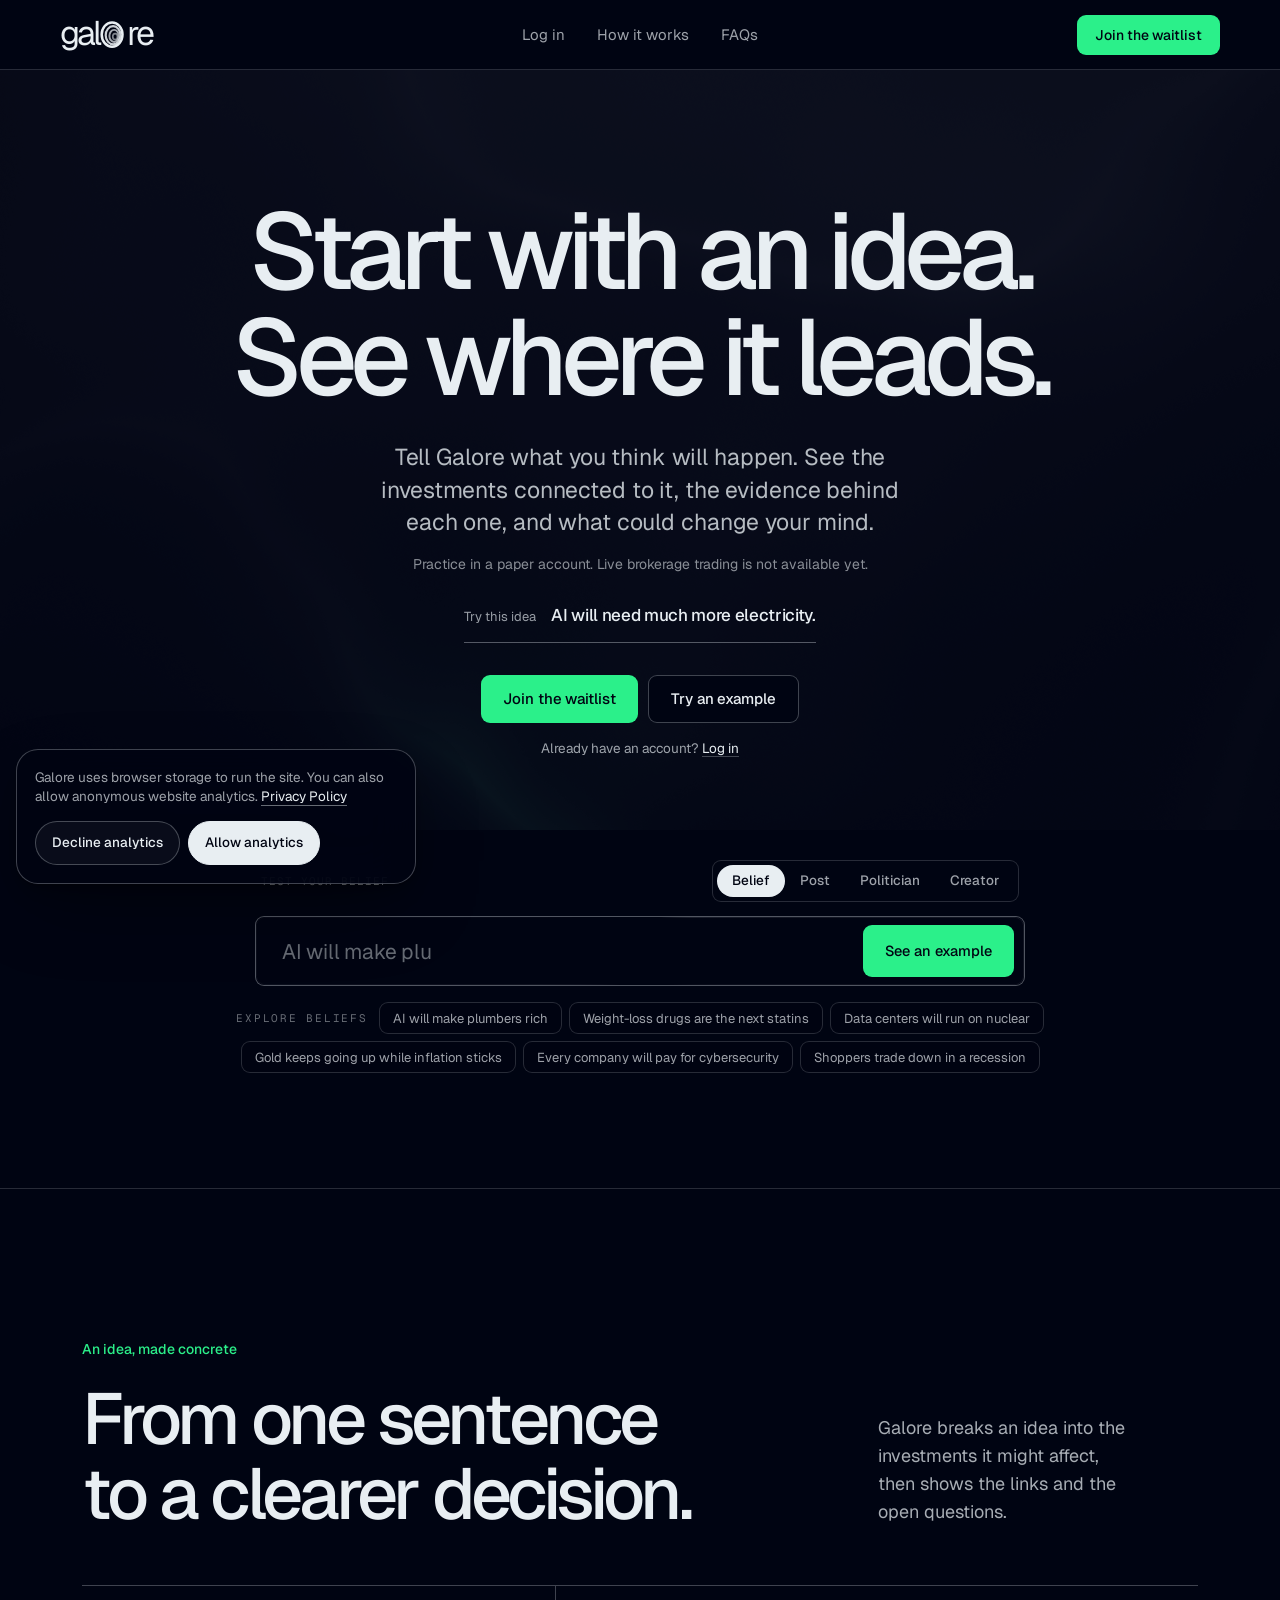
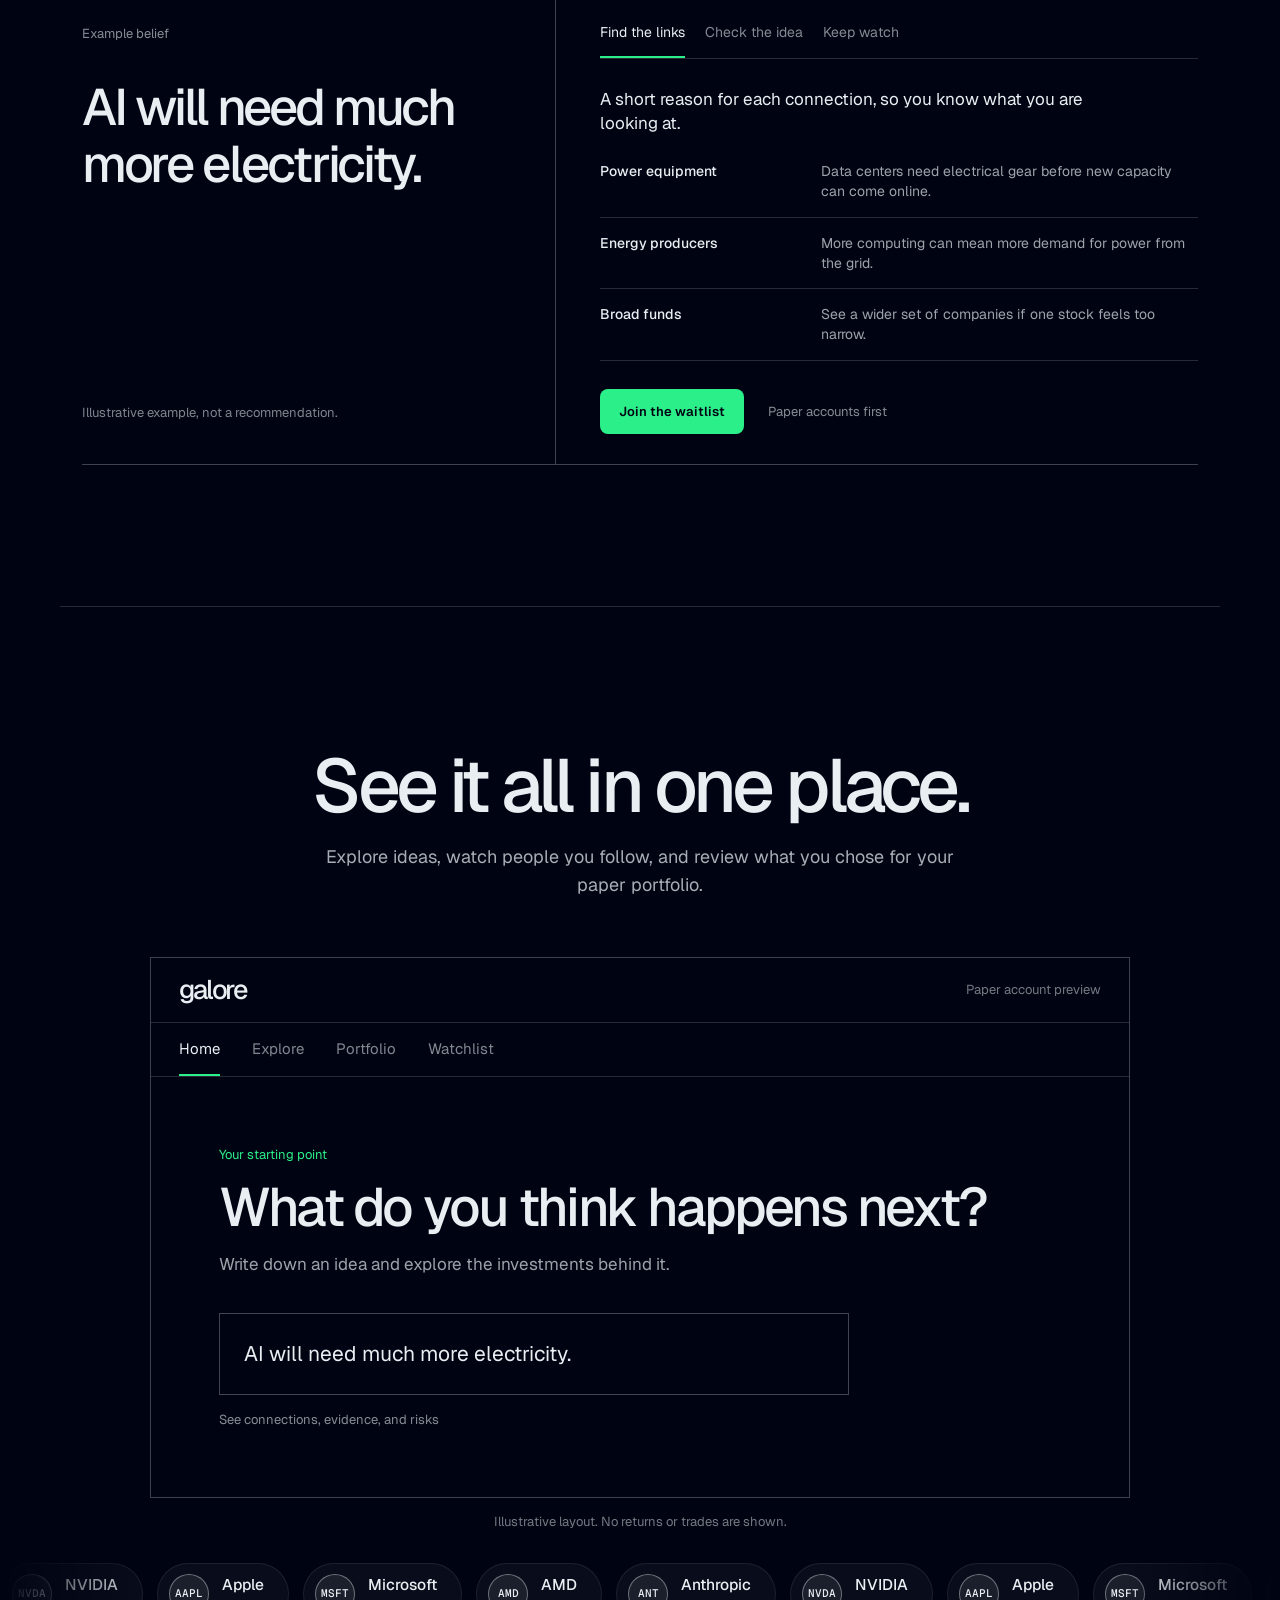
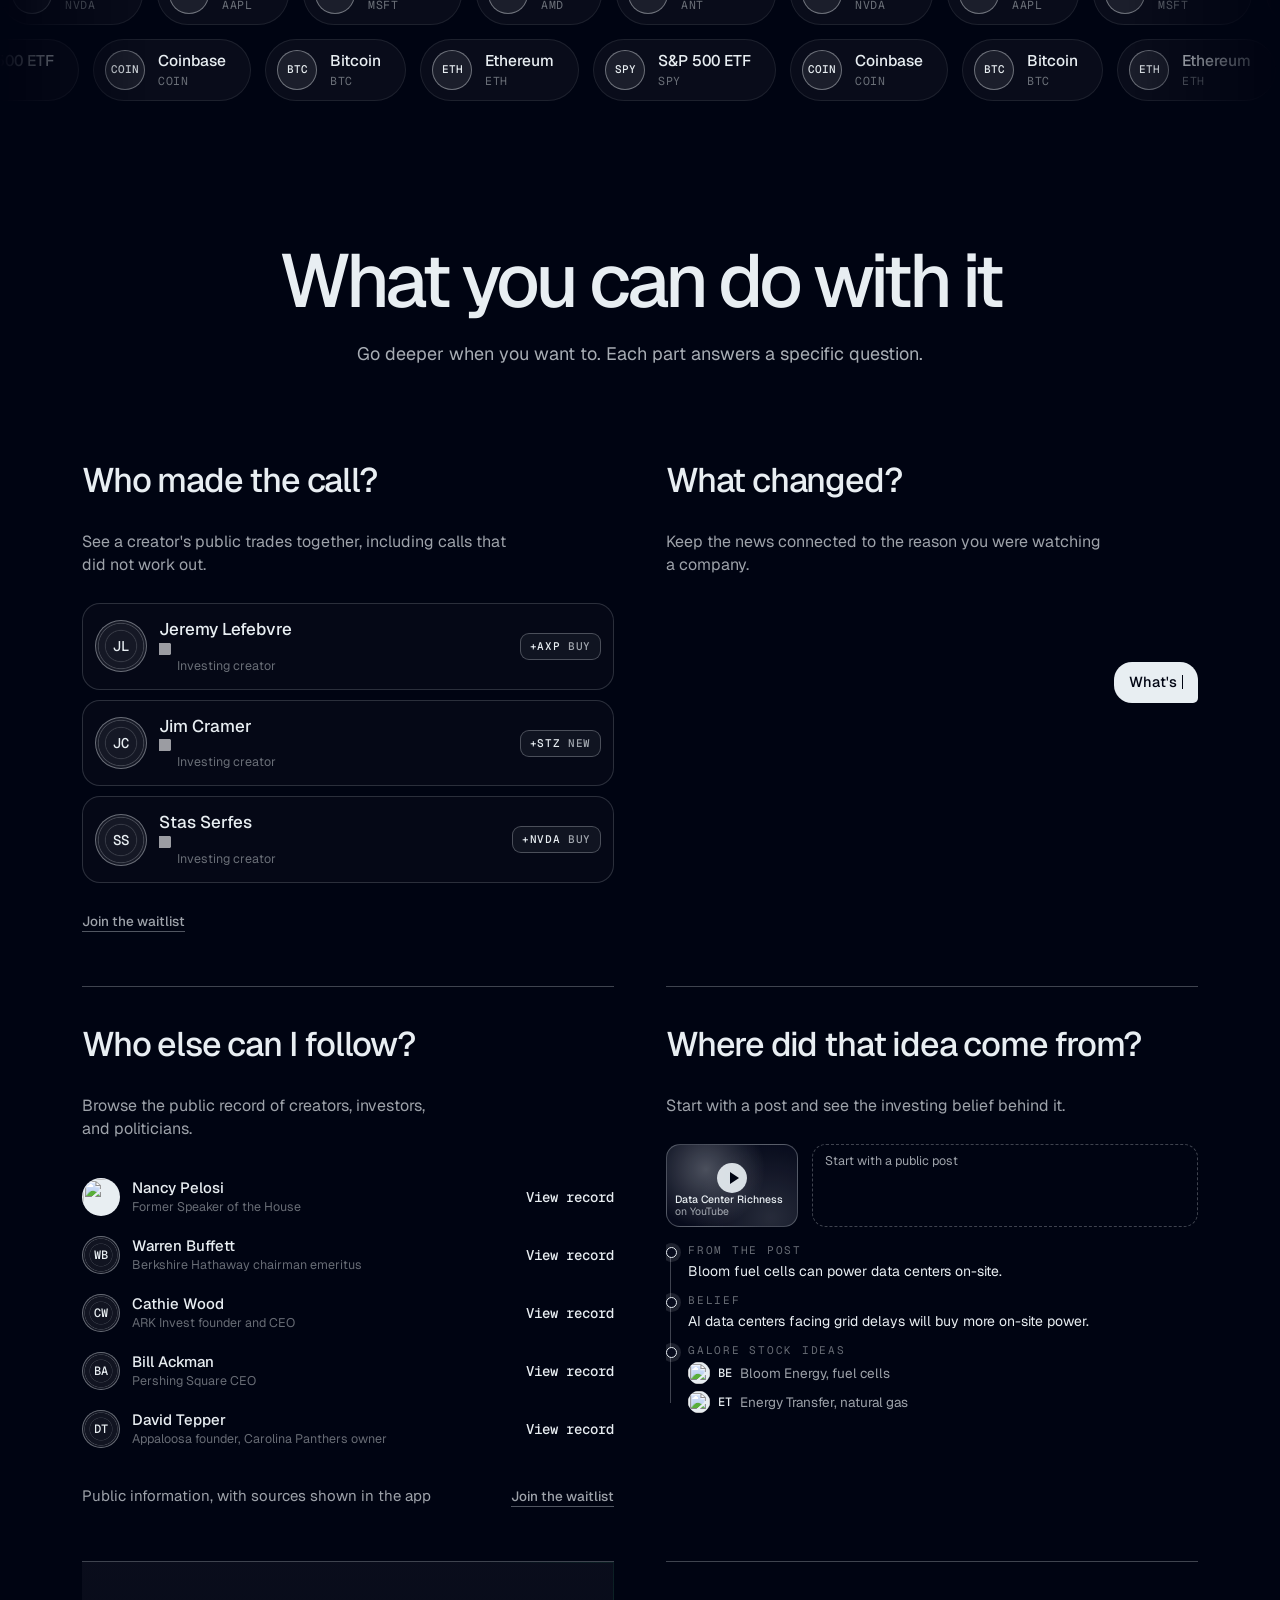
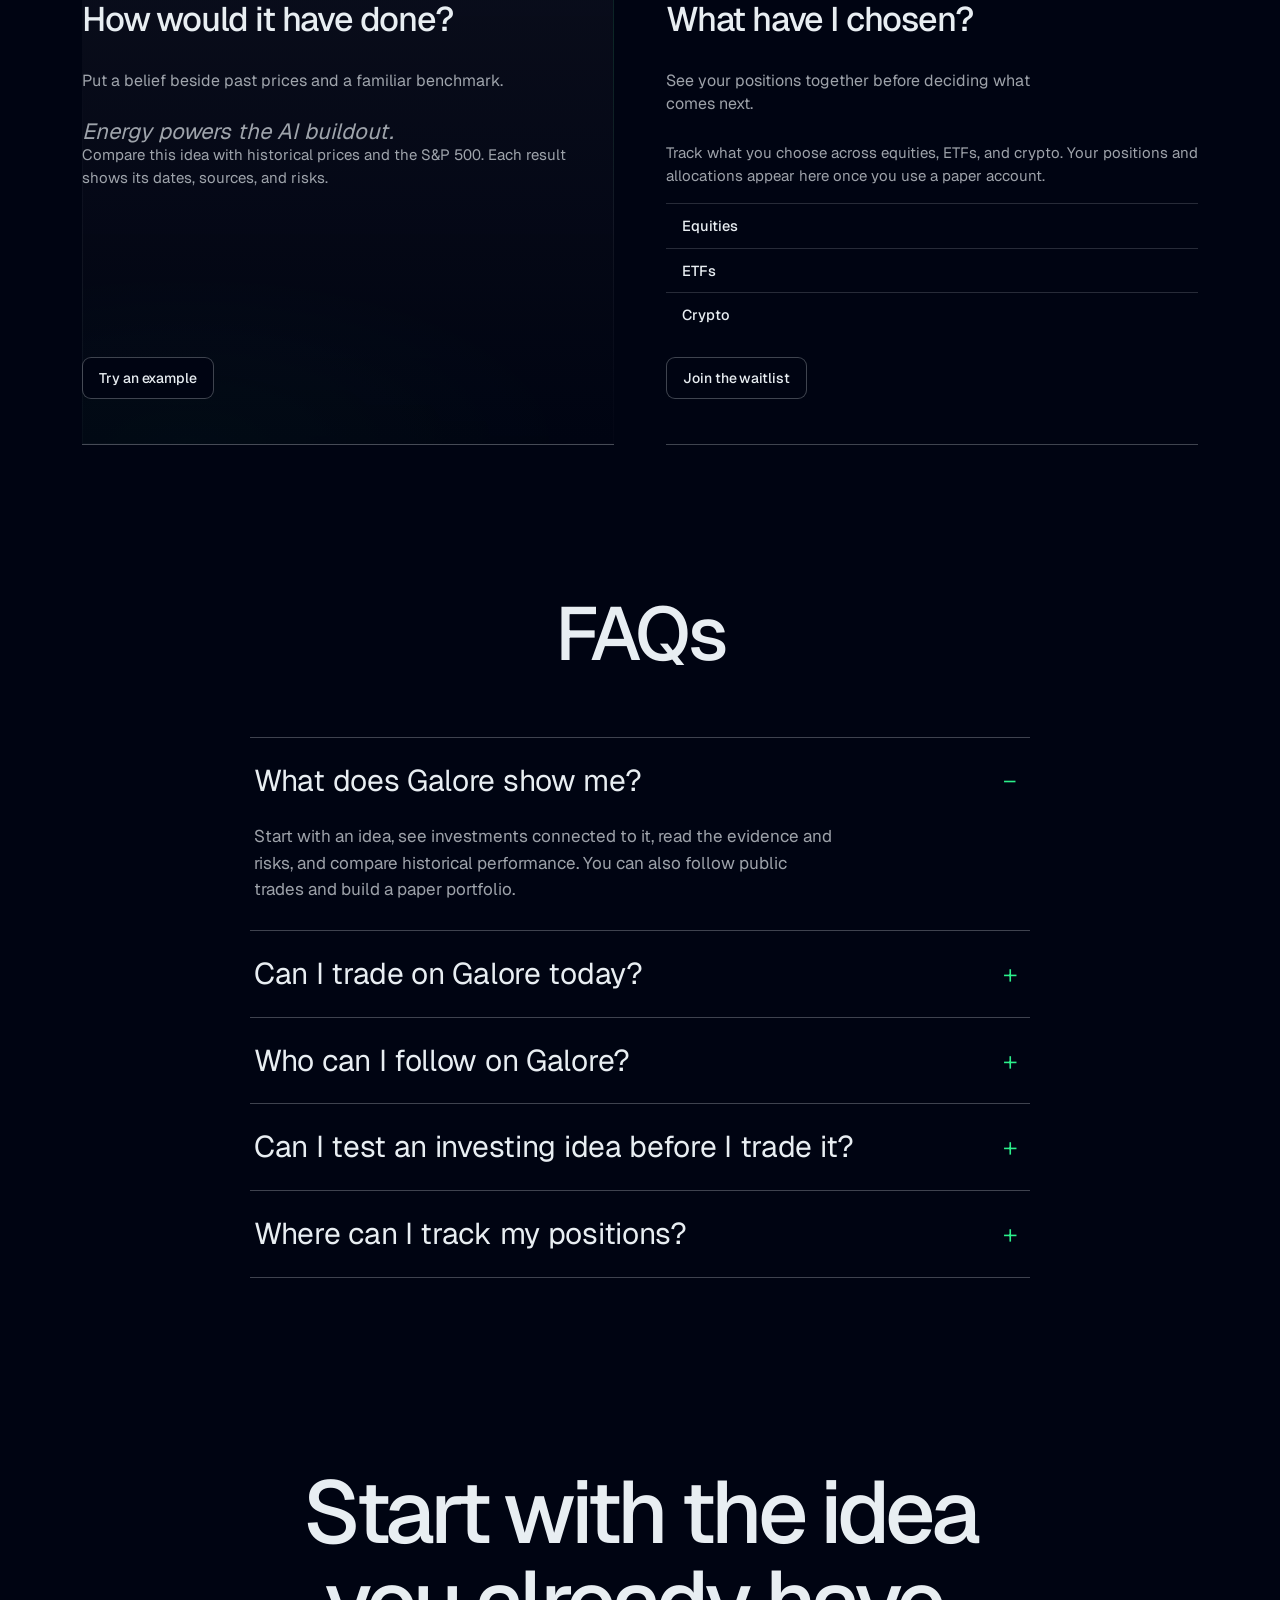
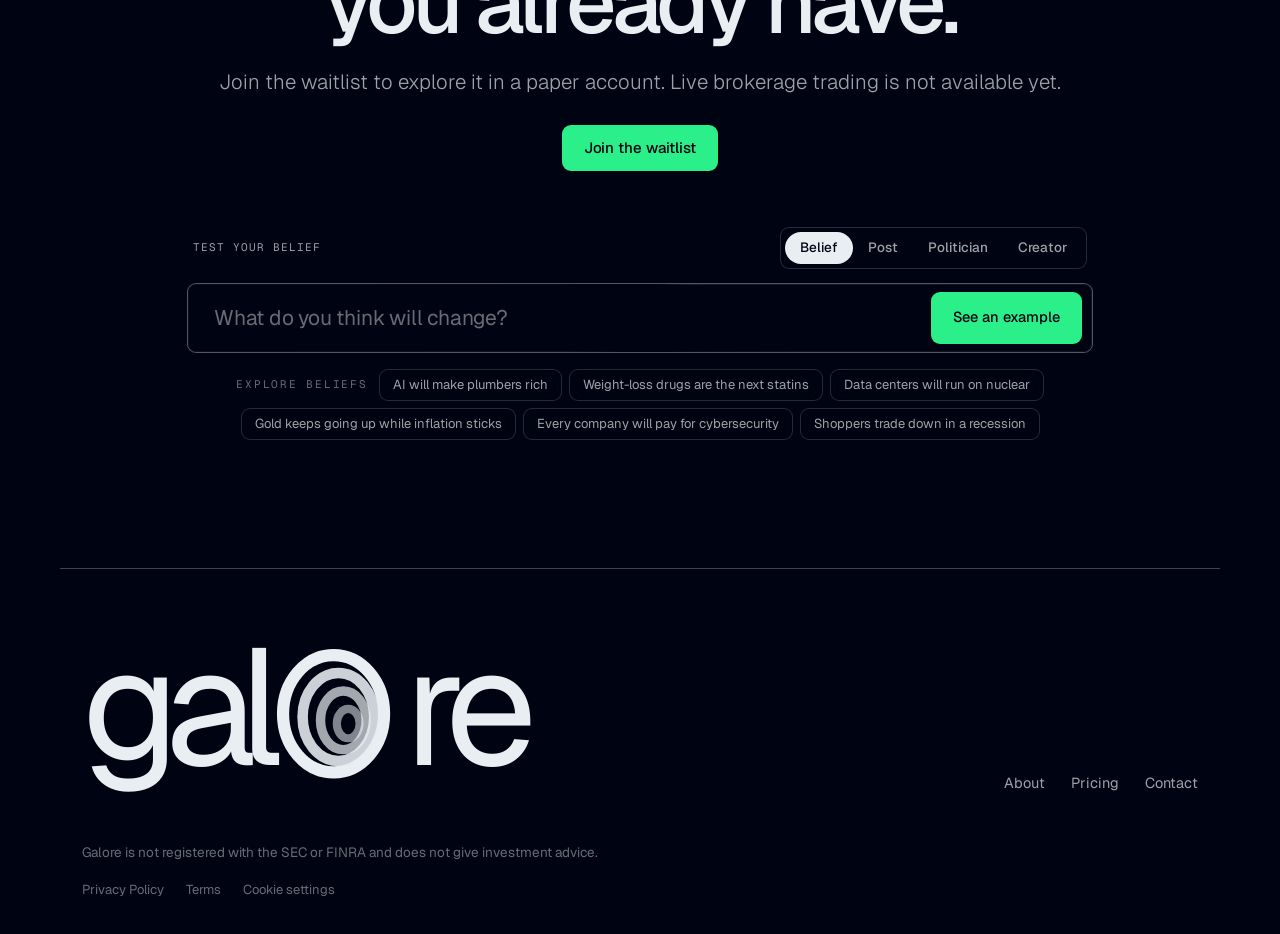
==== commit 170f712a: "Show a clickable electricity example in preview hero" ====
--- a/index.html
+++ b/index.html
@@ -37,6 +37,14 @@
 <link href="https://fonts.googleapis.com/css2?family=Geist:wght@300;400;500;600&amp;family=Geist+Mono:wght@400;500&amp;family=display=swap" rel="stylesheet">
 <link rel="stylesheet" href="/landing/ripple/ripple.css?v=20261125design2">
 <link rel="stylesheet" href="/landing/ripple/comparison-preview.css?v=1">
+<style>
+.hero-example{display:flex;align-items:baseline;gap:15px;margin-top:29px;padding:0 0 13px;border:0;border-bottom:1px solid rgba(232,238,242,.35);background:none;color:#E8EEF2;text-align:left;cursor:pointer;font:inherit}
+.hero-example span{font-size:13px;color:rgba(232,238,242,.65);white-space:nowrap}
+.hero-example strong{font-size:17px;font-weight:500;letter-spacing:-.02em}
+.hero-example:hover,.hero-example:focus-visible{border-color:#2BF08A}
+.hero-example:focus-visible{outline:2px solid #2BF08A;outline-offset:5px}
+@media(max-width:520px){.hero-example{flex-direction:column;gap:7px;align-self:stretch;margin-top:24px}.hero-example strong{font-size:16px}}
+</style>
 <style id="gk-style">.gk-wordmark{font-family:'Geist',system-ui,sans-serif;letter-spacing:-.09em;display:inline-flex;align-items:baseline;line-height:1;white-space:nowrap}.gk-o{width:.79em;height:.95em;margin:0 .02em 0 .01em;transform:translateY(.16em);overflow:visible}</style>
 </head>
 <body class="home">
@@ -67,6 +75,7 @@
   <div class="hero-in">
     <h1 class="hero-h"><span class="l1">Start with an idea.<br>See where it leads.</span></h1>
     <p class="hero-sub">Tell Galore what you think will happen. See the investments connected to it, the evidence behind each one, and what could change your mind.</p><p class="hero-status">Practice in a paper account. Live brokerage trading is not available yet.</p>
+    <button class="hero-example" type="button" data-hero-example><span>Try this idea</span><strong>AI will need much more electricity.</strong></button>
     <div class="hero-btns">
       <a class="btn btn-go" href="/waitlist" data-sheet data-join><span>Join the waitlist</span></a>
       <a class="btn btn-ghost" href="#try" data-focus-try><span>Try an example</span></a>
@@ -262,6 +271,18 @@
 <script src="/landing/ripple/water.js?v=20261123calm"></script>
 <script src="/landing/ripple/site.js?v=20261125design4"></script>
 <script src="/landing/ripple/comparison-preview.js?v=1"></script>
+<script>
+document.querySelector('[data-hero-example]')?.addEventListener('click', function () {
+  const consoleRoot = document.querySelector('[data-console="hero"]');
+  const input = consoleRoot?.querySelector('.cx-in');
+  const form = consoleRoot?.querySelector('.cx-bar');
+  if (!input || !form) return;
+  input.value = 'AI will need much more electricity.';
+  input.dispatchEvent(new Event('input', { bubbles: true }));
+  consoleRoot.scrollIntoView({ block: 'start', behavior: matchMedia('(prefers-reduced-motion: reduce)').matches ? 'instant' : 'smooth' });
+  form.requestSubmit();
+});
+</script>
 
 </body>
 </html>
--- a/landing/ripple/comparison-preview.css
+++ b/landing/ripple/comparison-preview.css
@@ -144,3 +144,29 @@
 .preview-app-caption{text-align:center;margin-top:14px}
 @media(max-width:760px){.preview-app{min-height:450px}.preview-app-top{padding-inline:20px}.preview-app-tabs{gap:25px;padding-inline:20px}.preview-app-content{padding:40px 22px}.preview-app-belief{font-size:18px}}
 @media(prefers-reduced-motion:reduce){.preview-app-panel.is-entering{animation:none}}
+.mnav{background:#000412;backdrop-filter:none;-webkit-backdrop-filter:none}
+.mnav:not([hidden]) ~ .site-mobile-cta{display:none!important}
+.fc .cap{font:400 15px/1.5 var(--sans);letter-spacing:normal;color:rgba(232,238,242,.68)}
+.preview-sub-nav{height:70px;max-width:1160px;margin:auto;padding:0 22px;display:flex;align-items:center;justify-content:space-between;border-bottom:1px solid var(--line)}
+.preview-sub-logo{font:500 30px/1 var(--sans);letter-spacing:-.08em}
+.preview-sub-back{color:#2BF08A;font-size:15px}
+.preview-sub-main{max-width:920px;margin:auto;padding:clamp(80px,11vw,145px) 22px 120px}
+.preview-sub-main h1{font:500 clamp(56px,8vw,100px)/1 var(--sans);letter-spacing:-.06em}
+.preview-sub-lead{max-width:660px;color:rgba(232,238,242,.7);font-size:clamp(19px,2.2vw,24px);line-height:1.45;margin:26px 0 75px}
+.preview-sub-section{border-top:1px solid var(--line2);padding:36px 0 50px;display:grid;grid-template-columns:.9fr 1.1fr;gap:30px}
+.preview-sub-section h2{font:500 clamp(26px,3vw,38px)/1.15 var(--sans);letter-spacing:-.035em}
+.preview-sub-section p{color:rgba(232,238,242,.68);line-height:1.55;max-width:490px}
+.preview-sub-cta{display:inline-flex;background:#2BF08A;color:#000412;padding:13px 18px;border-radius:8px;justify-self:start;grid-column:2;font-size:15px;font-weight:500}
+.preview-sub-foot{max-width:1160px;margin:auto;border-top:1px solid var(--line);padding:28px 22px 45px;display:flex;justify-content:space-between;gap:20px;color:rgba(232,238,242,.55);font-size:13px}
+@media(max-width:760px){.preview-sub-section{display:block}.preview-sub-section p{margin-top:15px}.preview-sub-cta{margin-top:24px}.preview-sub-foot{display:block}.preview-sub-foot span{display:block;margin-top:15px}}
+.tape:hover .tape-track,.tape:focus-within .tape-track{animation-play-state:running}
+.cx-panel.preview-only{border-color:var(--line2);padding:0;animation:panelIn .35s var(--ease) both}
+.preview-result{padding:clamp(24px,4vw,40px)}
+.preview-result-label{font-size:13px;color:#2BF08A}
+.preview-result h3{font:500 clamp(27px,3.4vw,42px)/1.12 var(--sans);letter-spacing:-.04em;margin:12px 0 16px}
+.preview-result>p{font-size:16px;color:rgba(232,238,242,.7);max-width:650px;margin-bottom:25px}
+.preview-result>div{display:grid;grid-template-columns:150px 1fr;gap:15px;border-top:1px solid var(--line);padding:14px 0;font-size:15px}
+.preview-result>div b{font-weight:500}.preview-result>div span{color:rgba(232,238,242,.65)}
+.preview-result .btn{margin-top:20px}
+.preview-result small{display:block;margin-top:18px;color:rgba(232,238,242,.52);font-size:13px}
+@media(max-width:760px){.preview-result>div{grid-template-columns:1fr;gap:3px}}
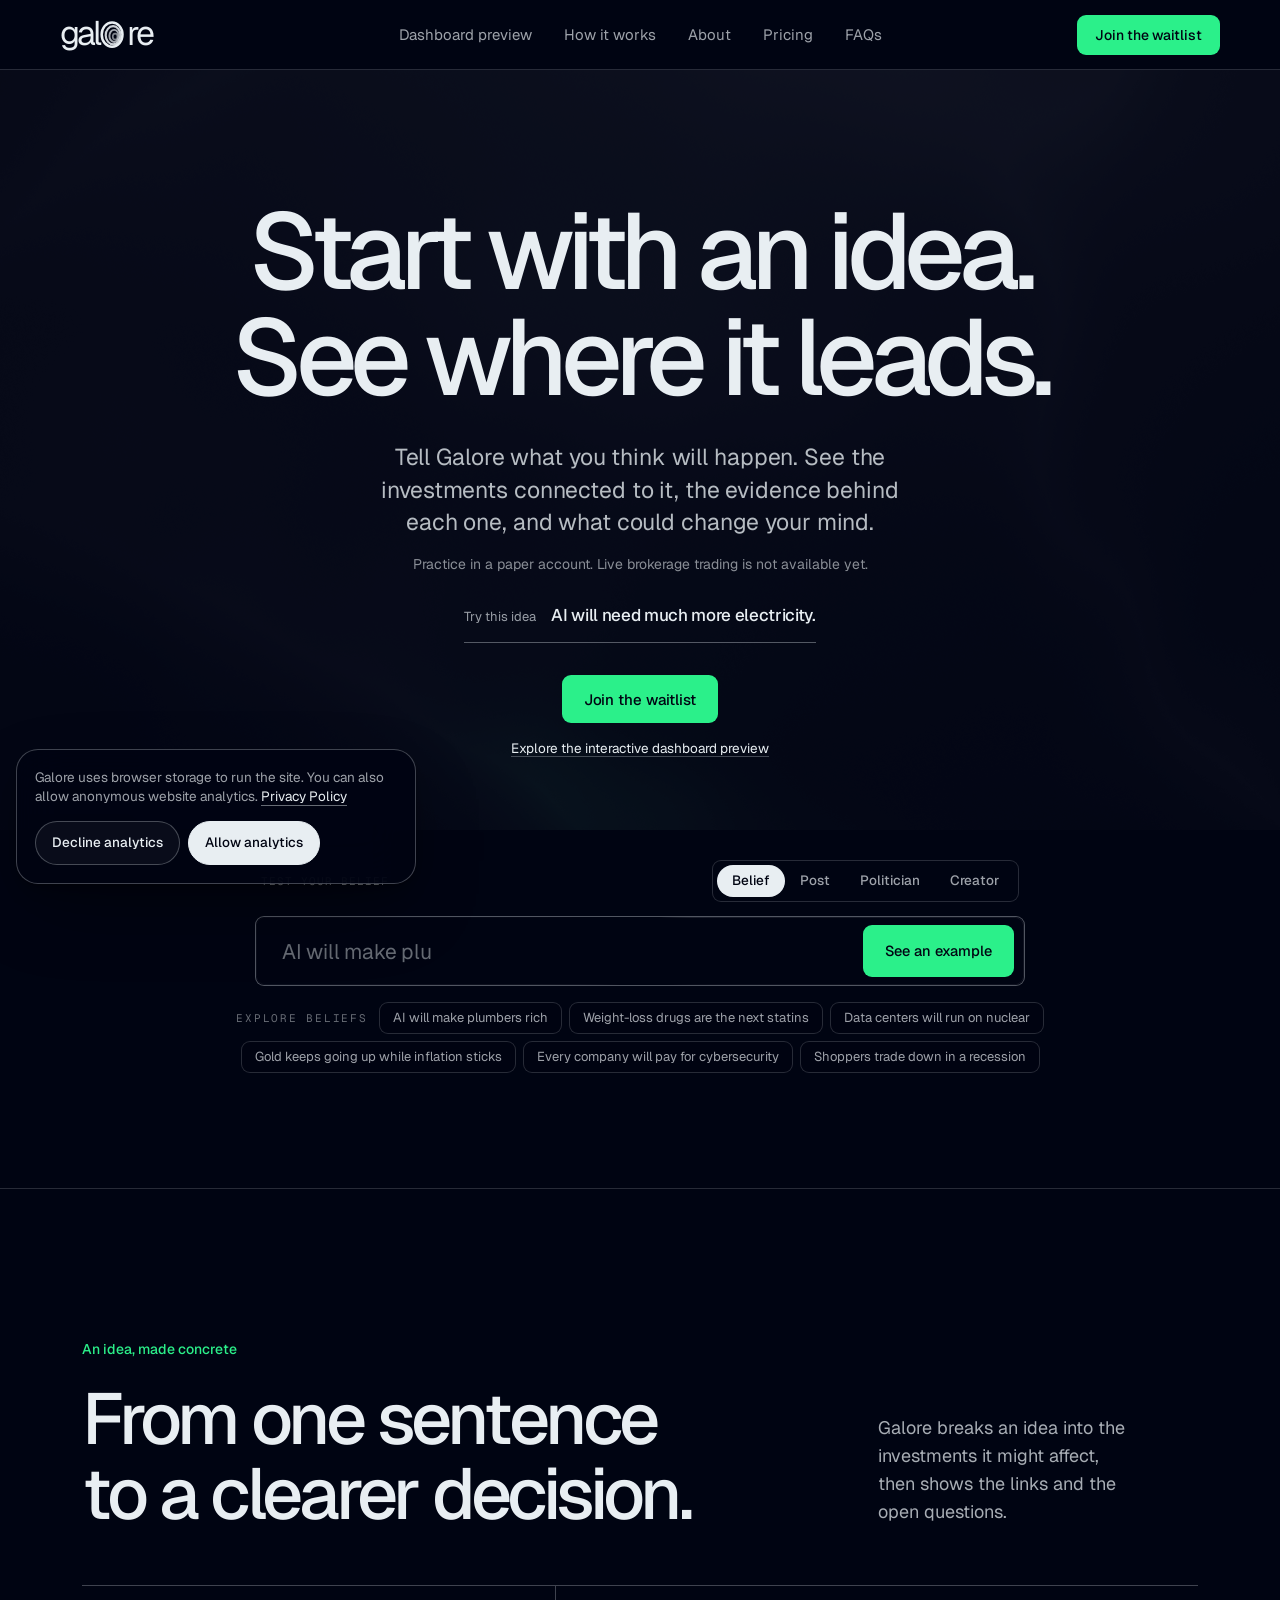
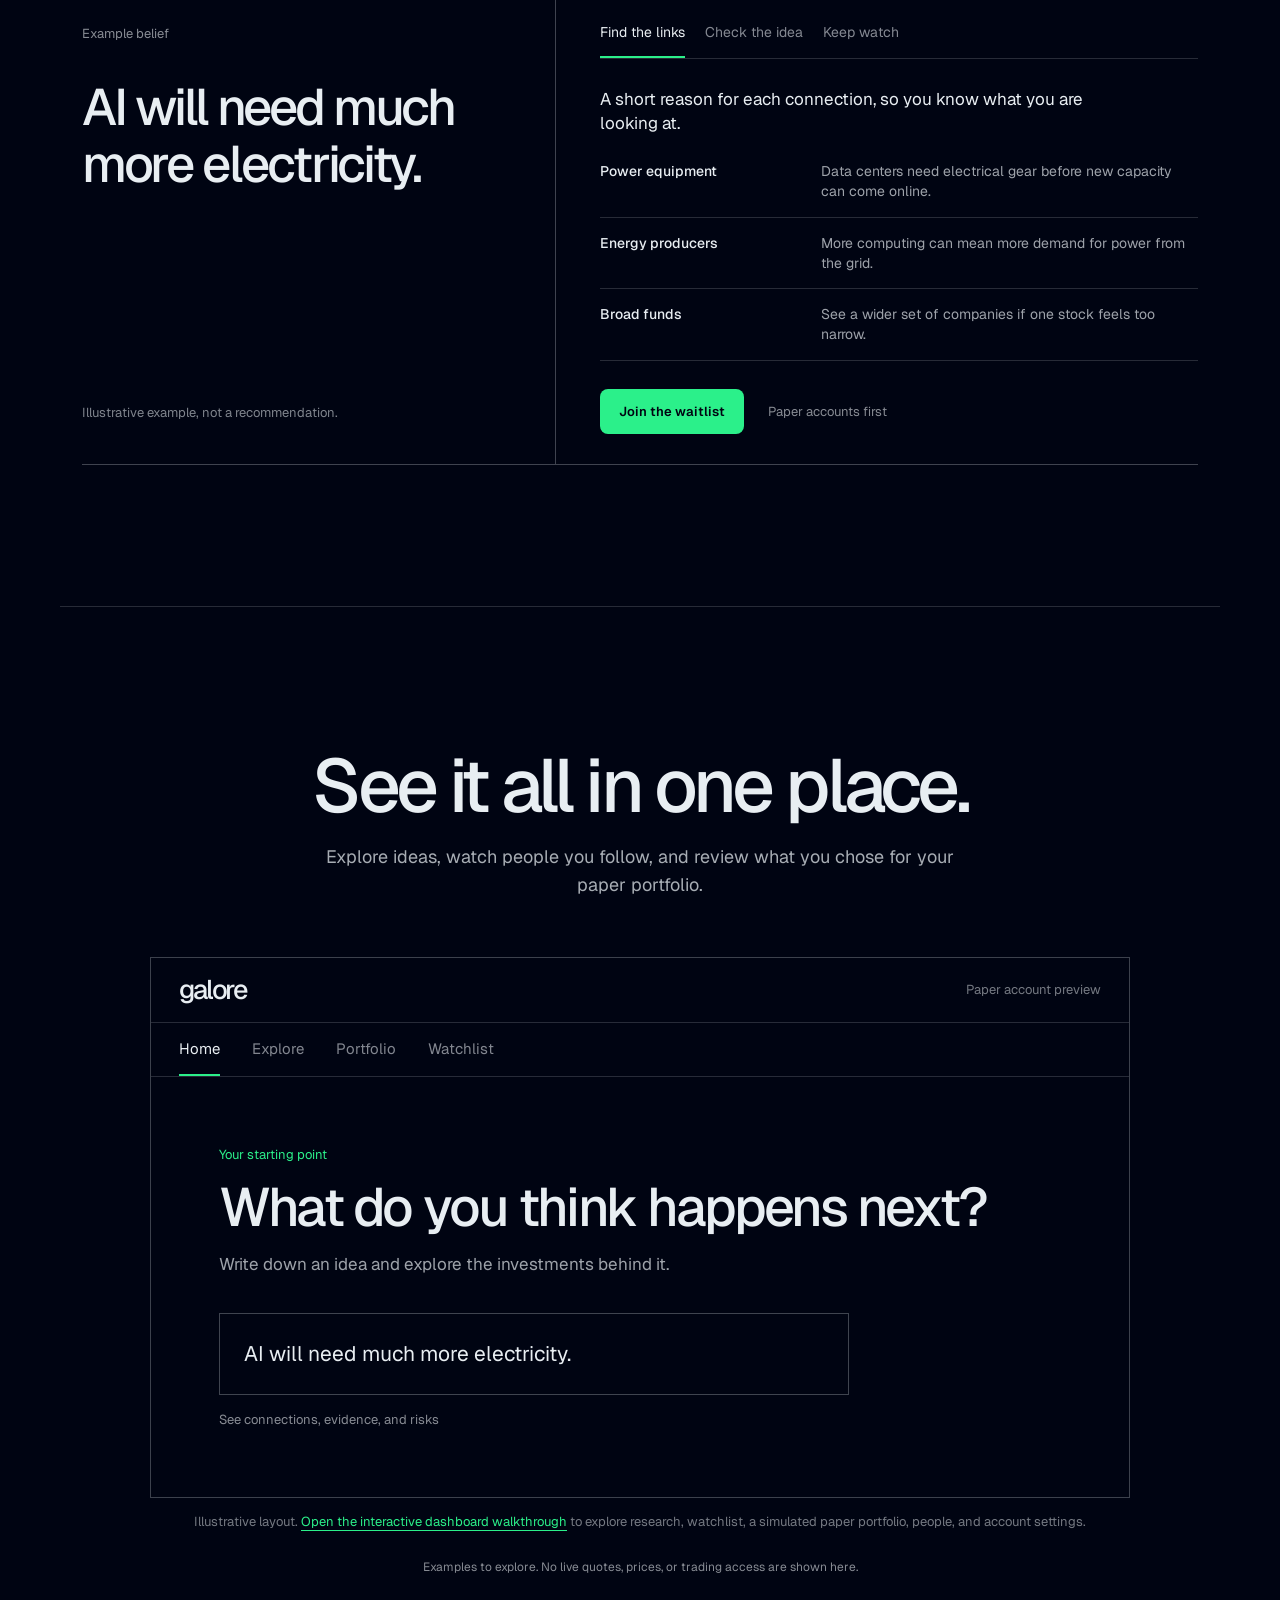
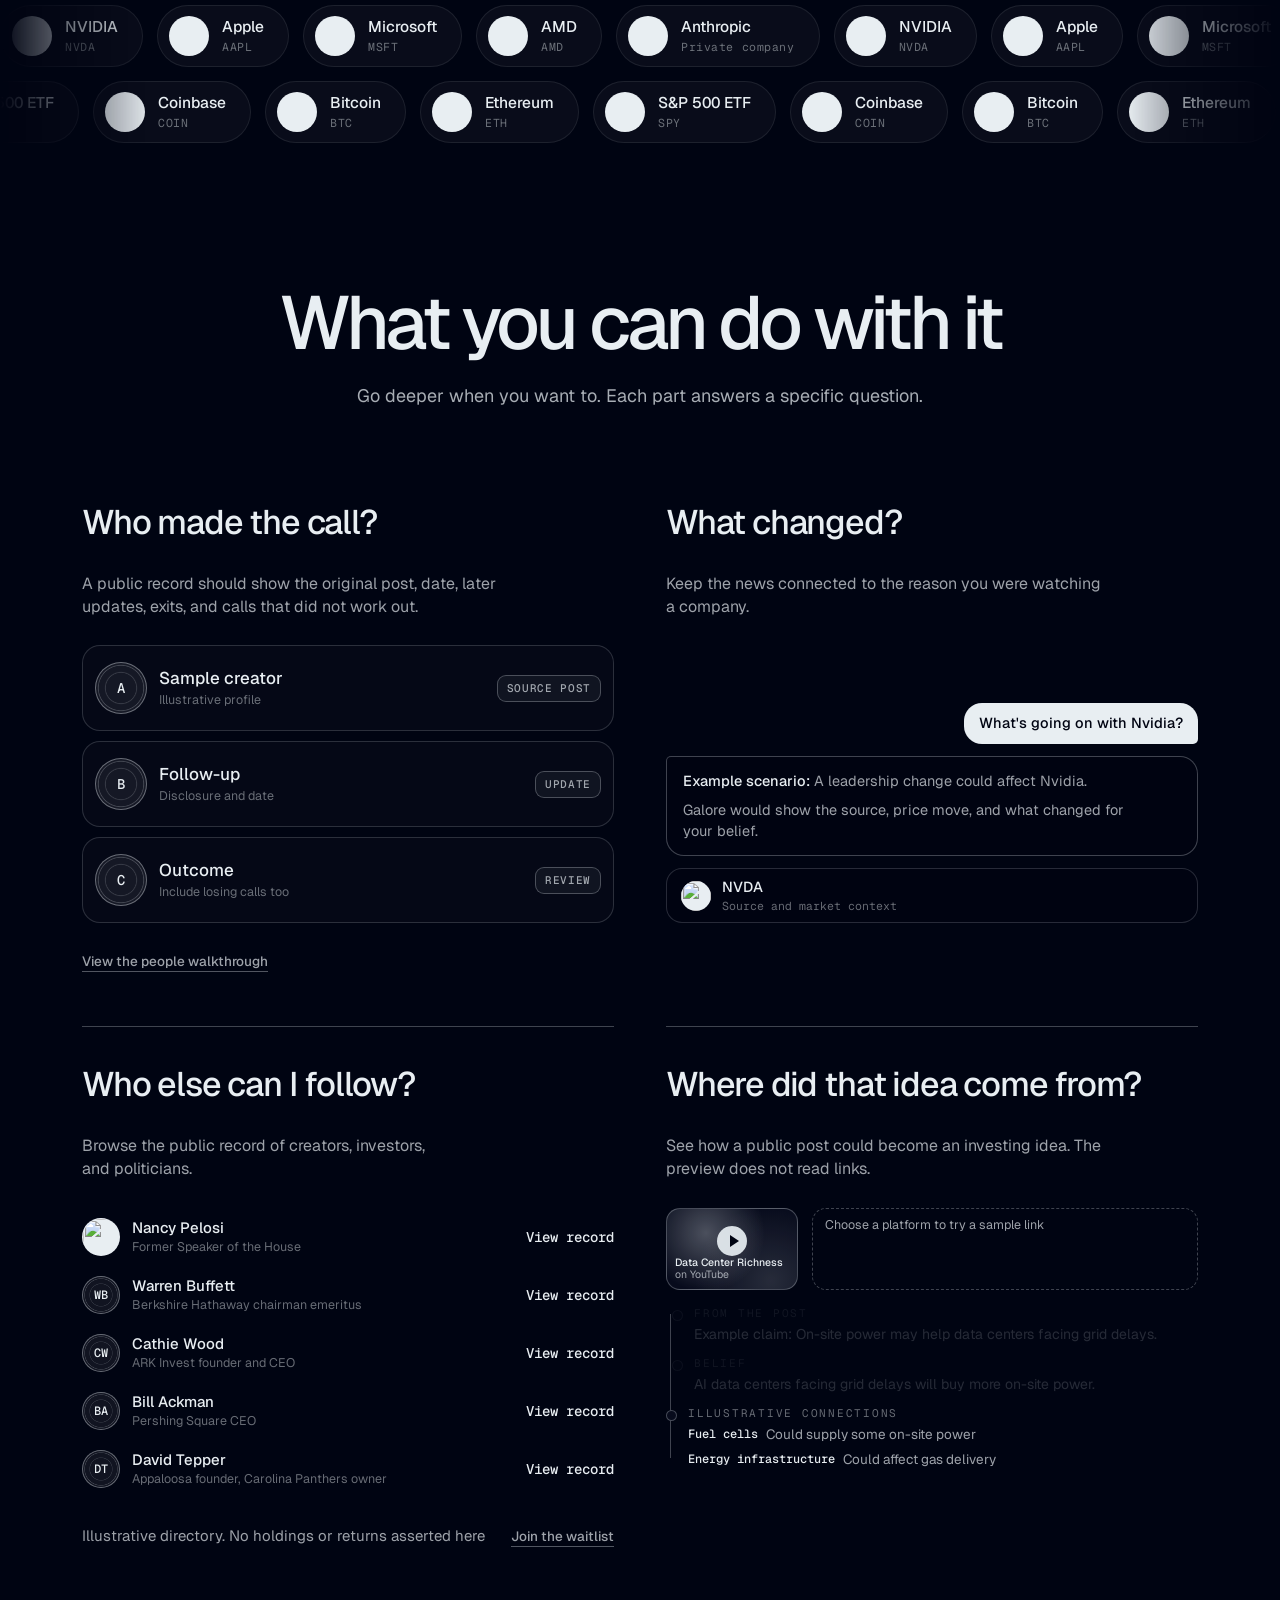
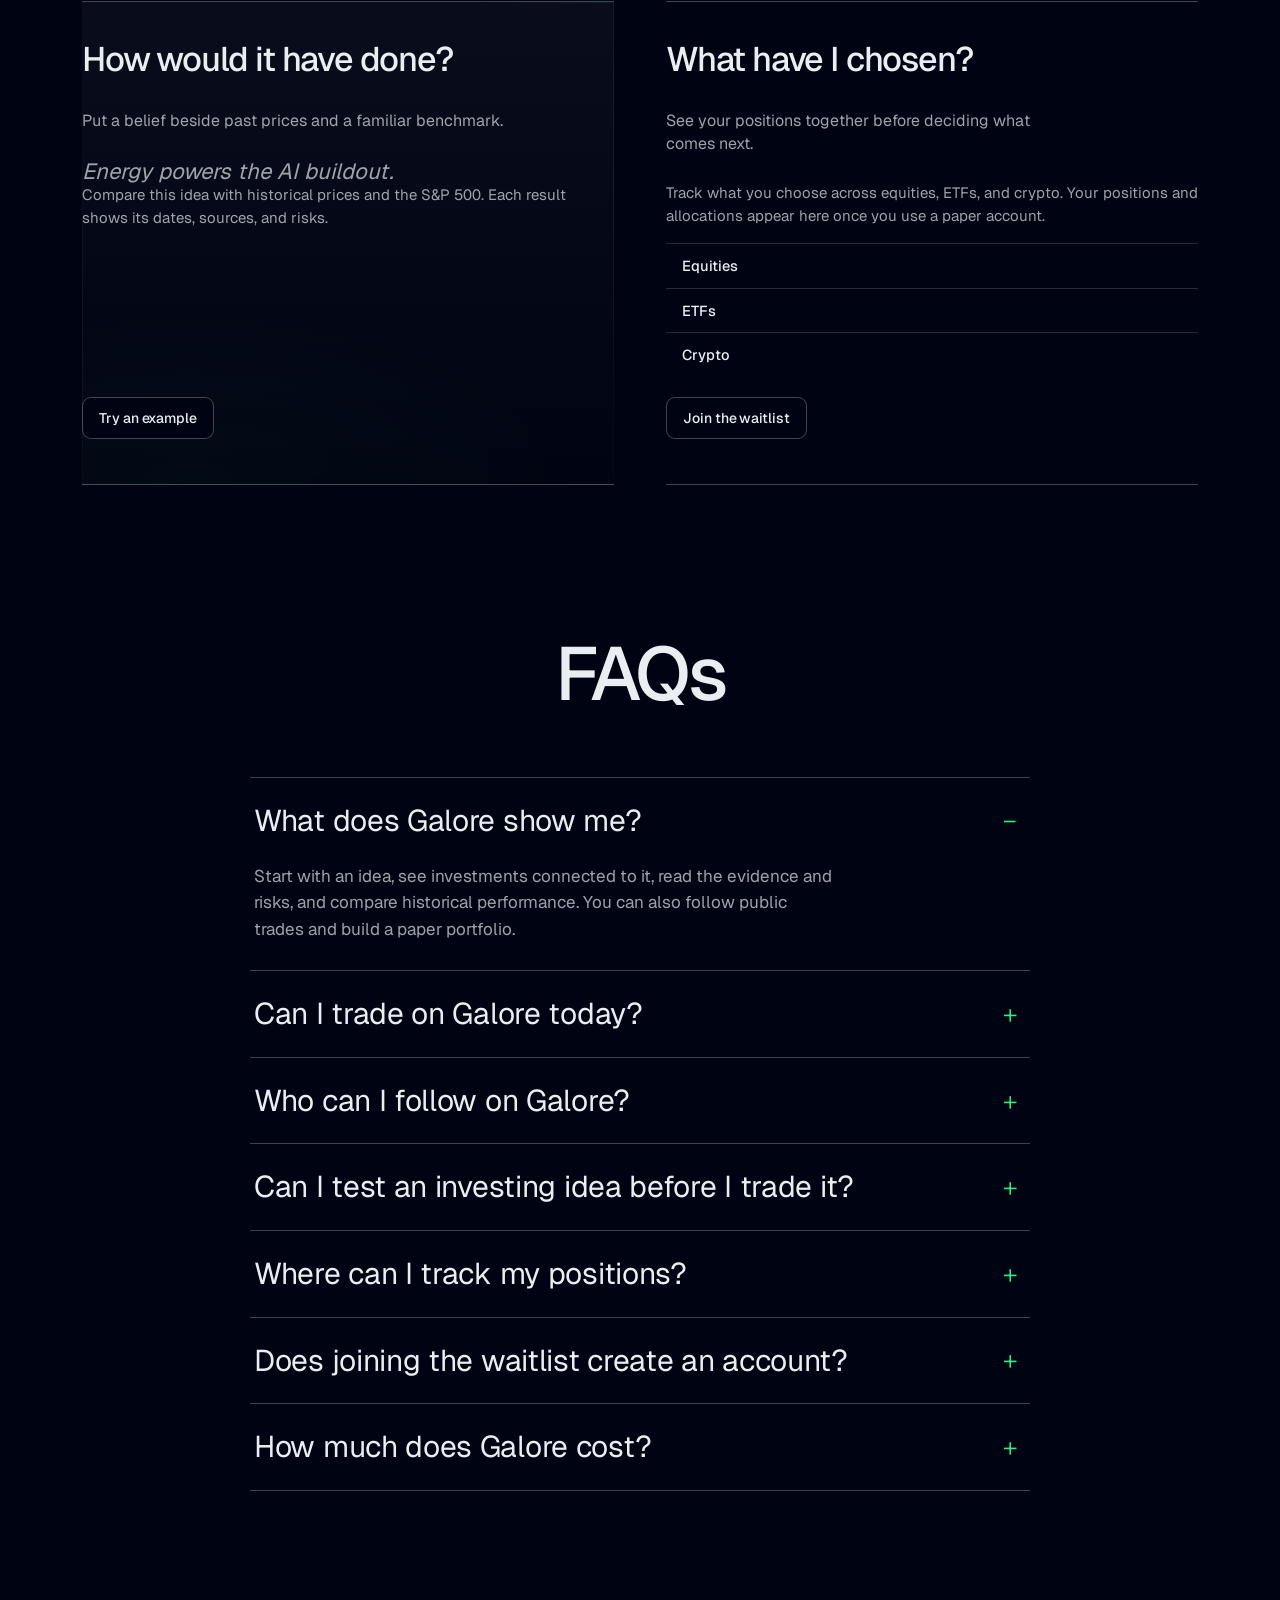
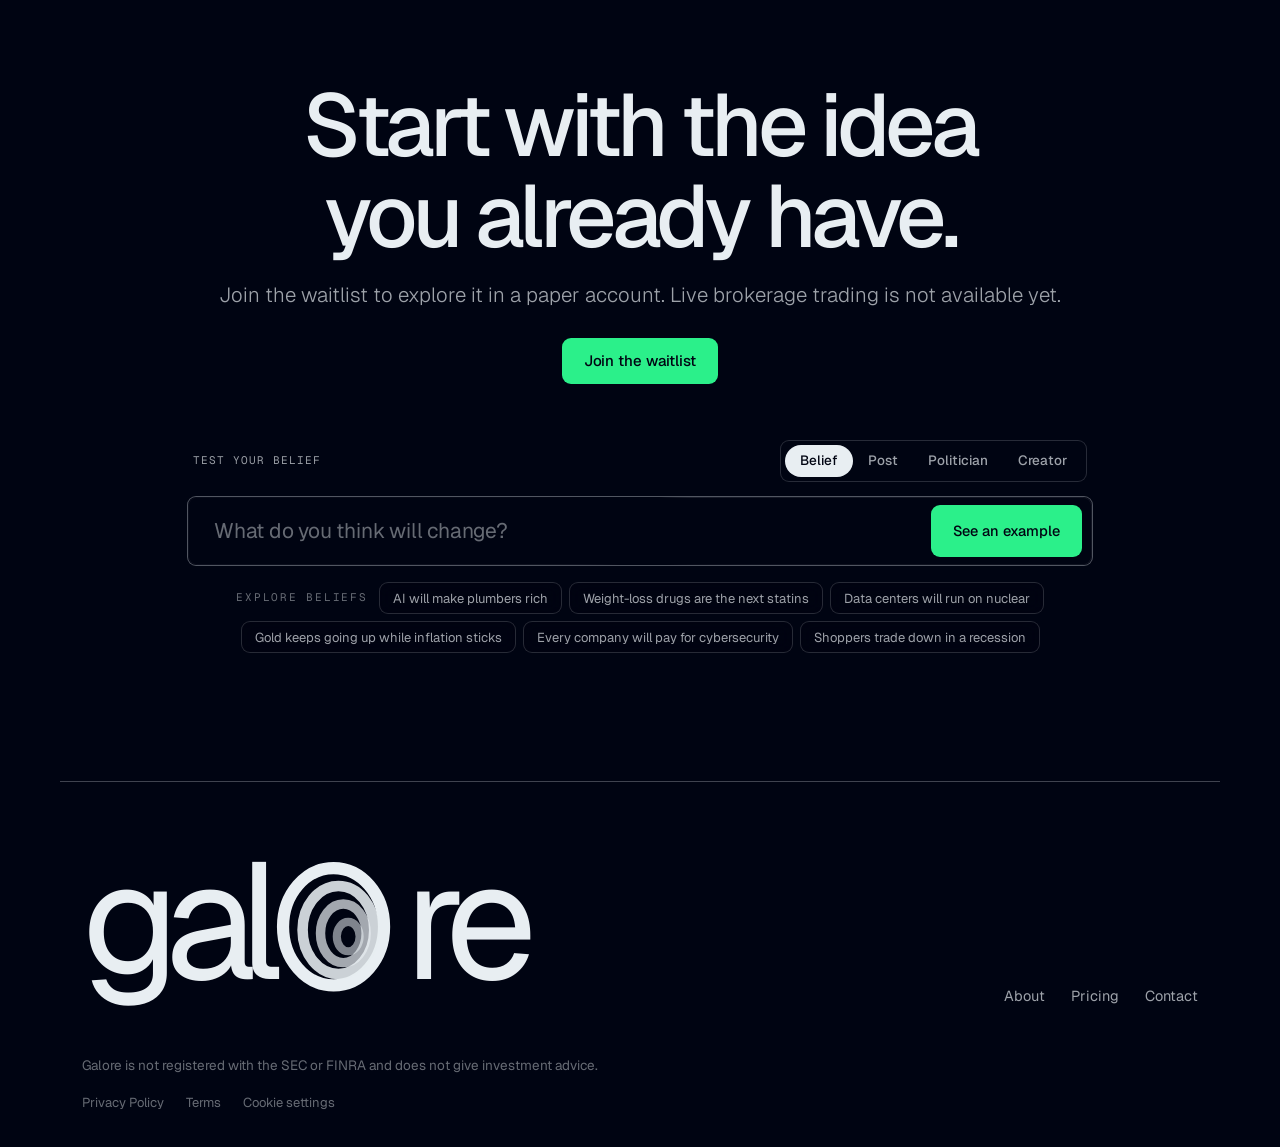
==== commit ad852250: "Expand Galore comparison preview and clarify sample states" ====
--- a/index.html
+++ b/index.html
@@ -53,8 +53,10 @@
 <header class="hd" data-header>
   <a class="hd-logo" href="/" aria-label="Galore home"><span data-galore-wordmark></span></a>
   <nav class="hd-nav" aria-label="Sections">
-    <a href="/dashboard-preview.html">Log in</a>
+    <a href="/dashboard-preview.html">Dashboard preview</a>
     <a href="#example">How it works</a>
+    <a href="/about">About</a>
+    <a href="/pricing">Pricing</a>
     <a href="#questions">FAQs</a>
   </nav>
   <div class="hd-cta">
@@ -63,8 +65,10 @@
   </div>
 </header>
 <div class="mnav" id="mnav" hidden>
-  <a href="/dashboard-preview.html">Log in</a>
+  <a href="/dashboard-preview.html">Dashboard preview</a>
   <a href="#example">How it works</a>
+  <a href="/about">About</a>
+  <a href="/pricing">Pricing</a>
   <a href="#questions">FAQs</a>
   <a class="btn btn-go" href="/waitlist" data-sheet><span>Join the waitlist</span></a>
 </div>
@@ -78,9 +82,8 @@
     <button class="hero-example" type="button" data-hero-example><span>Try this idea</span><strong>AI will need much more electricity.</strong></button>
     <div class="hero-btns">
       <a class="btn btn-go" href="/waitlist" data-sheet data-join><span>Join the waitlist</span></a>
-      <a class="btn btn-ghost" href="#try" data-focus-try><span>Try an example</span></a>
-    </div>
-    <p class="hero-return">Already have an account? <a href="/dashboard-preview.html">Log in</a></p>
+    </div>
+    <p class="hero-return"><a href="/dashboard-preview.html">Explore the interactive dashboard preview</a></p>
     <div id="try" data-console="hero"></div>
   </div>
   
@@ -140,10 +143,11 @@
       <div class="preview-app-panel" role="tabpanel" id="preview-panel-watchlist" aria-labelledby="preview-tab-watchlist" hidden><p class="preview-app-kicker">Your watchlist</p><h3>Know why you are watching.</h3><p>Follow an idea and see relevant updates alongside the reason you added it.</p><div class="preview-app-belief">Your watched ideas will appear here.</div></div>
     </div>
   </div>
-  <p class="preview-app-caption">Illustrative layout. No returns or trades are shown.</p>
-</section>
-
-<section class="markets" id="markets" aria-label="Example markets" data-depth=".45">
+  <p class="preview-app-caption">Illustrative layout. <a href="/dashboard-preview.html">Open the interactive dashboard walkthrough</a> to explore research, watchlist, a simulated paper portfolio, people, and account settings.</p>
+</section>
+
+<section class="markets" id="markets" aria-label="Illustrative markets to explore" data-depth=".45">
+  <p class="market-note">Examples to explore. No live quotes, prices, or trading access are shown here.</p>
   <div class="tape" data-tape></div>
 </section>
 
@@ -152,19 +156,13 @@
   <div class="fgrid">
 
     <article class="fc fc-records rv" data-fc="records">
-      <header><h3>Who made the call?</h3></header><p class="feature-lead">See a creator's public trades together, including calls that did not work out.</p>
-      <div class="fc-body">
-        <a class="rec" href="/waitlist?profile=jeremy-lefebvre" data-gate="creator" data-slug="jeremy-lefebvre" data-name="Jeremy Lefebvre" data-role="Investing creator">
-          <img class="av" src="https://yt3.ggpht.com/-WVSshxJrXObjmEVHsy-eTWgfX_oNT1iFyBDiDzgXjJXTrZFas98K9cIogV0r50ILADxiG7wSQ=s88-c-k-c0x00ffffff-no-rj" alt="" loading="lazy" referrerpolicy="no-referrer" onerror="var s=document.createElement('span');s.className='av';s.textContent='JL';this.replaceWith(s)"><span class="rec-n"><b>Jeremy Lefebvre</b><i><img class="pf" src="/landing/assets/social/youtube.svg" alt="YouTube">Investing creator</i></span><span class="call"><em>+AXP</em> Buy</span>
-        </a>
-        <a class="rec" href="/waitlist?profile=jim-cramer" data-gate="creator" data-slug="jim-cramer" data-name="Jim Cramer" data-role="Investing creator">
-          <img class="av" src="https://pbs.twimg.com/profile_images/1461426655046606860/PzlSk4fZ_400x400.jpg" alt="" loading="lazy" referrerpolicy="no-referrer" onerror="var s=document.createElement('span');s.className='av';s.textContent='JC';this.replaceWith(s)"><span class="rec-n"><b>Jim Cramer</b><i><img class="pf" src="/landing/assets/social/x.svg" alt="X">Investing creator</i></span><span class="call"><em>+STZ</em> New</span>
-        </a>
-        <a class="rec" href="/waitlist?profile=stas-serfes" data-gate="creator" data-slug="stas-serfes" data-name="Stas Serfes" data-role="Investing creator">
-          <img class="av" src="https://yt3.googleusercontent.com/Cqssqh1t3_DMNOxfg7NZKx-BEdKRmyE-SeVgGM5lXVGk1-i7oG877teH8yxbu-VASEz4eaYhSw=s176-c-k-c0x00ffffff-no-rj" alt="" loading="lazy" referrerpolicy="no-referrer" onerror="var s=document.createElement('span');s.className='av';s.textContent='SS';this.replaceWith(s)"><span class="rec-n"><b>Stas Serfes</b><i><img class="pf" src="/landing/assets/social/tiktok.svg" alt="TikTok">Investing creator</i></span><span class="call"><em>+NVDA</em> Buy</span>
-        </a>
-      </div>
-      <div class="fc-foot"><a class="lk" href="/waitlist" data-sheet>Join the waitlist</a></div>
+      <header><h3>Who made the call?</h3></header><p class="feature-lead">A public record should show the original post, date, later updates, exits, and calls that did not work out.</p>
+      <div class="fc-body">
+        <div class="rec"><span class="av">A</span><span class="rec-n"><b>Sample creator</b><i>Illustrative profile</i></span><span class="call">Source post</span></div>
+        <div class="rec"><span class="av">B</span><span class="rec-n"><b>Follow-up</b><i>Disclosure and date</i></span><span class="call">Update</span></div>
+        <div class="rec"><span class="av">C</span><span class="rec-n"><b>Outcome</b><i>Include losing calls too</i></span><span class="call">Review</span></div>
+      </div>
+      <div class="fc-foot"><a class="lk" href="/dashboard-preview.html#people">View the people walkthrough</a></div>
     </article>
 
     <article class="fc fc-watch rv" data-fc="watch">
@@ -183,22 +181,22 @@
       <header><h3>Who else can I follow?</h3></header><p class="feature-lead">Browse the public record of creators, investors, and politicians.</p>
       <div class="fc-body">
         <ol class="lb" data-lb>
-          <li><a href="/waitlist?profile=nancy-pelosi" data-gate="politician" data-slug="nancy-pelosi" data-name="Nancy Pelosi" data-role="Former Speaker of the House"><img class="av" src="/landing/assets/product-portraits/nancy-pelosi.jpg" alt="" loading="lazy"><span class="rec-n"><b>Nancy Pelosi</b><i>Former Speaker of the House</i></span><span class="ret">View record</span></a></li>
-          <li><a href="/waitlist?profile=warren-buffett" data-gate="creator" data-slug="warren-buffett" data-name="Warren Buffett" data-role="Berkshire Hathaway chairman emeritus"><img class="av" src="https://upload.wikimedia.org/wikipedia/commons/d/df/Warren_Buffett_in_2010_%28cropped%29.jpg" alt="" loading="lazy" referrerpolicy="no-referrer" onerror="var s=document.createElement('span');s.className='av';s.textContent='WB';this.replaceWith(s)"><span class="rec-n"><b>Warren Buffett</b><i>Berkshire Hathaway chairman emeritus</i></span><span class="ret">View record</span></a></li>
-          <li><a href="/waitlist?profile=cathie-wood" data-gate="creator" data-slug="cathie-wood" data-name="Cathie Wood" data-role="ARK Invest founder and CEO"><img class="av" src="https://pbs.twimg.com/profile_images/1782845672829423617/xuyhQIY5_400x400.jpg" alt="" loading="lazy" referrerpolicy="no-referrer" onerror="var s=document.createElement('span');s.className='av';s.textContent='CW';this.replaceWith(s)"><span class="rec-n"><b>Cathie Wood</b><i>ARK Invest founder and CEO</i></span><span class="ret">View record</span></a></li>
-          <li><a href="/waitlist?profile=bill-ackman" data-gate="creator" data-slug="bill-ackman" data-name="Bill Ackman" data-role="Pershing Square CEO"><img class="av" src="https://pbs.twimg.com/profile_images/1619837521059348481/9UeNLFmD_400x400.jpg" alt="" loading="lazy" referrerpolicy="no-referrer" onerror="var s=document.createElement('span');s.className='av';s.textContent='BA';this.replaceWith(s)"><span class="rec-n"><b>Bill Ackman</b><i>Pershing Square CEO</i></span><span class="ret">View record</span></a></li>
-          <li><a href="/waitlist?profile=david-tepper" data-gate="creator" data-slug="david-tepper" data-name="David Tepper" data-role="Appaloosa founder, Carolina Panthers owner"><span class="av">DT</span><span class="rec-n"><b>David Tepper</b><i>Appaloosa founder, Carolina Panthers owner</i></span><span class="ret">View record</span></a></li>
+          <li><a href="/dashboard-preview.html#people"><img class="av" src="/landing/assets/product-portraits/nancy-pelosi.jpg" alt="" loading="lazy"><span class="rec-n"><b>Nancy Pelosi</b><i>Former Speaker of the House</i></span><span class="ret">View record</span></a></li>
+          <li><a href="/dashboard-preview.html#people"><img class="av" src="https://upload.wikimedia.org/wikipedia/commons/d/df/Warren_Buffett_in_2010_%28cropped%29.jpg" alt="" loading="lazy" referrerpolicy="no-referrer" onerror="var s=document.createElement('span');s.className='av';s.textContent='WB';this.replaceWith(s)"><span class="rec-n"><b>Warren Buffett</b><i>Berkshire Hathaway chairman emeritus</i></span><span class="ret">View record</span></a></li>
+          <li><a href="/dashboard-preview.html#people"><img class="av" src="https://pbs.twimg.com/profile_images/1782845672829423617/xuyhQIY5_400x400.jpg" alt="" loading="lazy" referrerpolicy="no-referrer" onerror="var s=document.createElement('span');s.className='av';s.textContent='CW';this.replaceWith(s)"><span class="rec-n"><b>Cathie Wood</b><i>ARK Invest founder and CEO</i></span><span class="ret">View record</span></a></li>
+          <li><a href="/dashboard-preview.html#people"><img class="av" src="https://pbs.twimg.com/profile_images/1619837521059348481/9UeNLFmD_400x400.jpg" alt="" loading="lazy" referrerpolicy="no-referrer" onerror="var s=document.createElement('span');s.className='av';s.textContent='BA';this.replaceWith(s)"><span class="rec-n"><b>Bill Ackman</b><i>Pershing Square CEO</i></span><span class="ret">View record</span></a></li>
+          <li><a href="/dashboard-preview.html#people"><span class="av">DT</span><span class="rec-n"><b>David Tepper</b><i>Appaloosa founder, Carolina Panthers owner</i></span><span class="ret">View record</span></a></li>
         </ol>
       </div>
-      <div class="fc-foot"><span class="cap">Public information, with sources shown in the app</span><a class="lk" href="/waitlist" data-sheet>Join the waitlist</a></div>
+      <div class="fc-foot"><span class="cap">Illustrative directory. No holdings or returns asserted here</span><a class="lk" href="/waitlist" data-sheet>Join the waitlist</a></div>
     </article>
 
     <article class="fc fc-post rv" data-fc="post">
-      <header><h3>Where did that idea come from?</h3></header><p class="feature-lead">Start with a post and see the investing belief behind it.</p>
+      <header><h3>Where did that idea come from?</h3></header><p class="feature-lead">See how a public post could become an investing idea. The preview does not read links.</p>
       <div class="fc-body">
         <div class="post-top">
           <div class="thumb"><span class="pbtn" aria-hidden="true"></span><span class="thumb-t">Data Center Richness <i>on YouTube</i></span></div>
-          <div class="paste"><span>Start with a public post</span>
+          <div class="paste"><span>Choose a platform to try a sample link</span>
             <span class="soc">
               <button type="button" class="soc-b" data-label="YouTube" title="YouTube" aria-label="Paste a YouTube link"><img src="/landing/assets/social/youtube.svg" alt="" loading="lazy"></button>
               <button type="button" class="soc-b" data-label="TikTok" title="TikTok" aria-label="Paste a TikTok link"><img src="/landing/assets/social/tiktok.svg" alt="" loading="lazy"></button>
@@ -210,10 +208,10 @@
           </div>
         </div>
         <ol class="flow">
-          <li class="s1"><span class="k">From the post</span><p>Bloom fuel cells can power data centers on-site.</p></li>
+          <li class="s1"><span class="k">From the post</span><p>Example claim: On-site power may help data centers facing grid delays.</p></li>
           <li class="s2"><span class="k">Belief</span><p>AI data centers facing grid delays will buy more on-site power.</p></li>
-          <li class="s3"><span class="k">Galore stock ideas</span>
-            <p class="ideas"><span><img src="/landing/assets/logos/BE.png" alt="" loading="lazy"><b>BE</b> Bloom Energy, fuel cells</span><span><img src="/landing/assets/logos/ET.png" alt="" loading="lazy"><b>ET</b> Energy Transfer, natural gas</span></p></li>
+          <li class="s3"><span class="k">Illustrative connections</span>
+            <p class="ideas"><span><b>Fuel cells</b> Could supply some on-site power</span><span><b>Energy infrastructure</b> Could affect gas delivery</span></p></li>
         </ol>
       </div>
     </article>
@@ -231,8 +229,10 @@
     <details open><summary>What does Galore show me?</summary><p>Start with an idea, see investments connected to it, read the evidence and risks, and compare historical performance. You can also follow public trades and build a paper portfolio.</p></details>
     <details><summary>Can I trade on Galore today?</summary><p>You can use a paper account after signing up. Live brokerage trading is not available yet. <a href="/waitlist" data-sheet>Join the waitlist</a>.</p></details>
     <details><summary>Who can I follow on Galore?</summary><p>Explore public trades from creators like Jeremy Lefebvre and Jim Cramer, and disclosed holdings from people like Nancy Pelosi, Warren Buffett and Cathie Wood. Want someone else? <a href="/waitlist?request=creator" data-sheet data-request="creator">Request a creator</a>.</p></details>
-    <details><summary>Can I test an investing idea before I trade it?</summary><p>Yes. Test Your Belief lets you type an idea or pick one to see how it would have performed historically.</p></details>
-    <details><summary>Where can I track my positions?</summary><p>Open Portfolio in the Galore app to see your positions, allocations and performance.</p></details>
+    <details><summary>Can I test an investing idea before I trade it?</summary><p>The interactive preview shows example connections, evidence questions, and risks. A real backtest should include dated prices, weights, fees, assumptions, and a same-period benchmark. No performance is claimed by this preview. <a href="/dashboard-preview.html#research">Explore the sample research view</a>.</p></details>
+    <details><summary>Where can I track my positions?</summary><p>The <a href="/dashboard-preview.html#portfolio">paper portfolio walkthrough</a> shows simulated cash and practice orders. Actual account data would appear in the app after access.</p></details>
+    <details><summary>Does joining the waitlist create an account?</summary><p>No. The waitlist is a request for access. An invitation would explain email confirmation and paper-account setup. Access is offered in batches, with no guaranteed timing.</p></details>
+    <details><summary>How much does Galore cost?</summary><p>Waitlist signup is free. Membership pricing and any trading fees will be shared before paid access is offered; this preview does not quote a fee.</p></details>
   </div>
 </section>
 
--- a/landing/ripple/comparison-preview.css
+++ b/landing/ripple/comparison-preview.css
@@ -70,6 +70,7 @@
 .dash .sec-intro{margin:0 auto 58px;text-align:center}
 .devices{padding-bottom:11%}
 .markets{padding-top:18px}
+.market-note{max-width:1160px;margin:0 auto;padding:8px 24px 16px;color:rgba(232,238,242,.58);font-size:12px;text-align:center}
 .feat{padding-top:clamp(92px,10vw,130px)}
 .feat .sec-h{margin-bottom:20px}
 .feat .sec-intro{margin:0 auto 55px}
@@ -110,6 +111,9 @@
 .sheet .fld input{background:#000412;color:#E8EEF2}
 .sheet .fld input:focus{border-color:#2BF08A}
 .sheet .wl-form .btn-go{min-height:48px}
+.preview-signup-context{max-width:420px;margin:12px 0 24px;color:rgba(232,238,242,.7);font-size:14px;line-height:1.45}
+.wl-form .wl-note{grid-column:1/-1;margin:8px 0 3px}
+.preview-app-caption a{color:#2BF08A;text-decoration:underline;text-underline-offset:4px}
 .story-tabs button:focus-visible,.story-action a:focus-visible,.btn:focus-visible{outline:2px solid #2BF08A;outline-offset:3px}
 @media(max-width:760px){.sheet{background:#000412}.site-mobile-cta{box-shadow:none}}
 @media(max-width:760px){
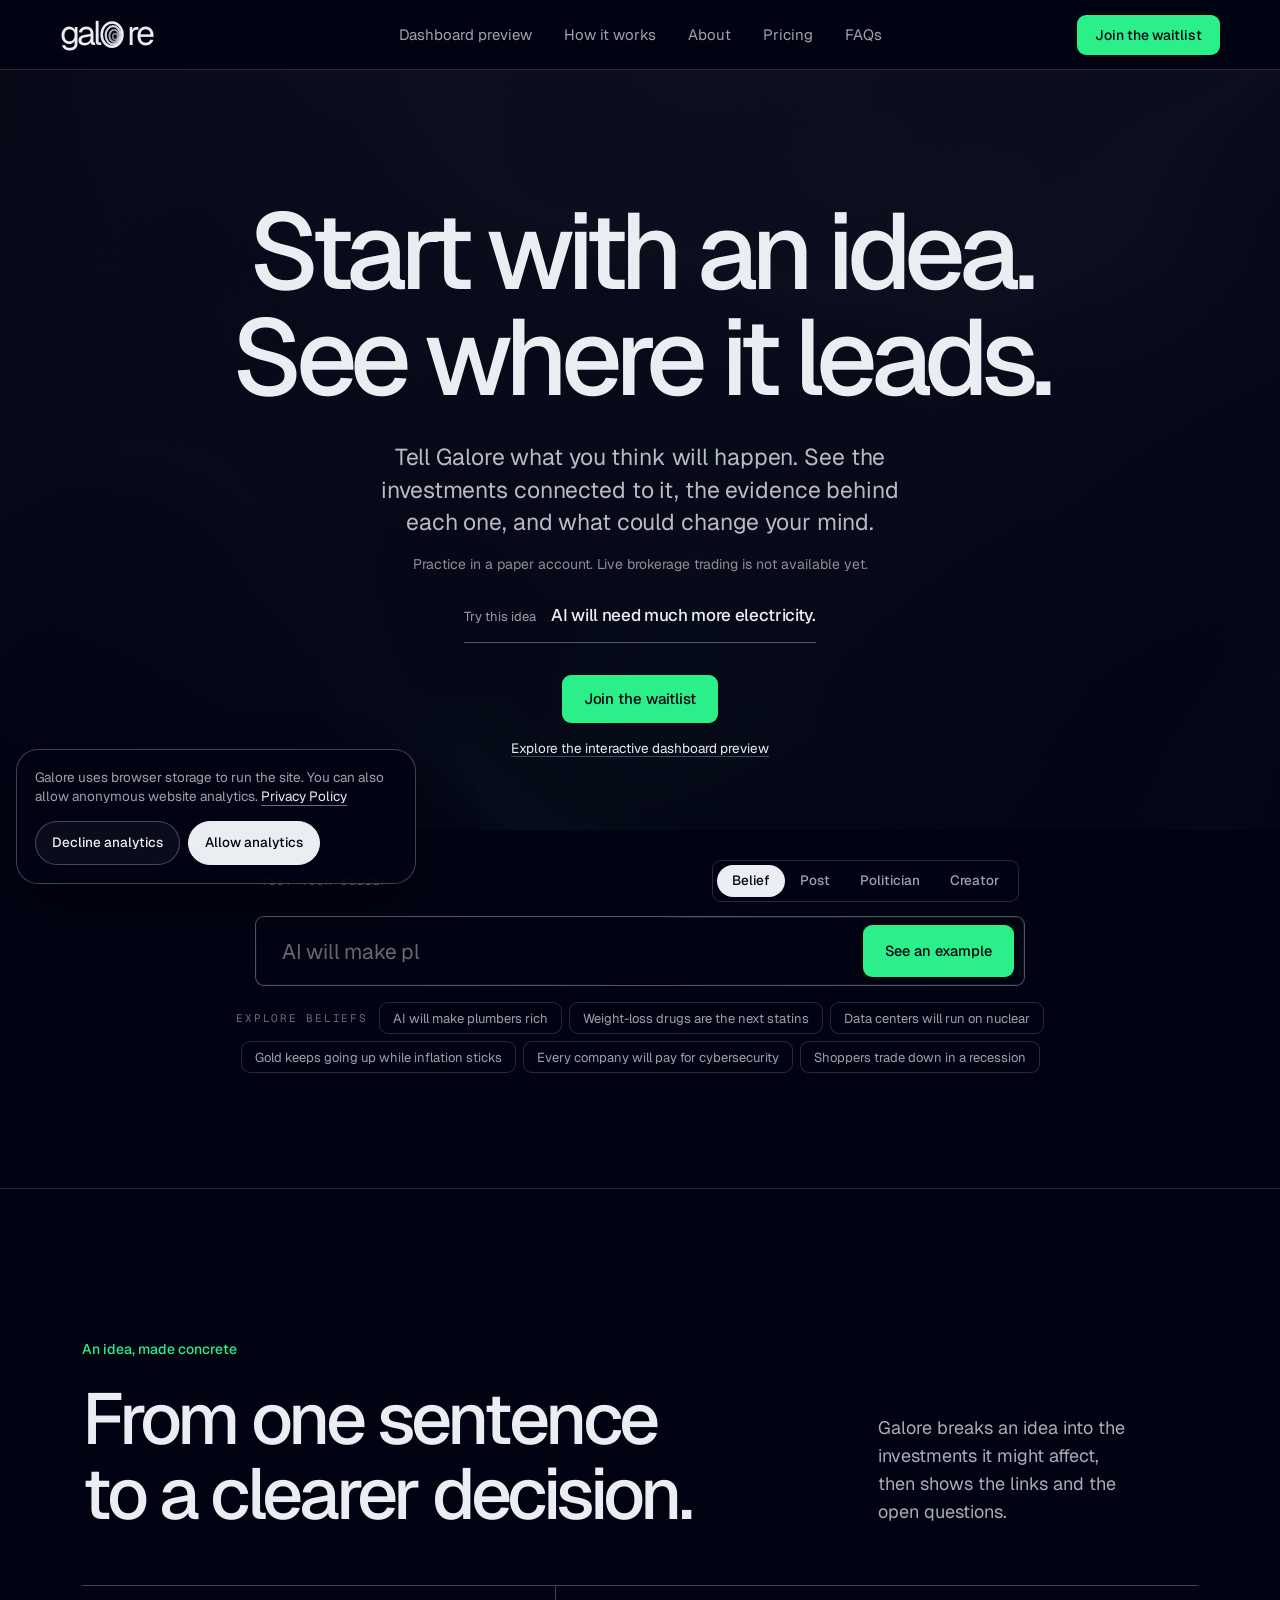
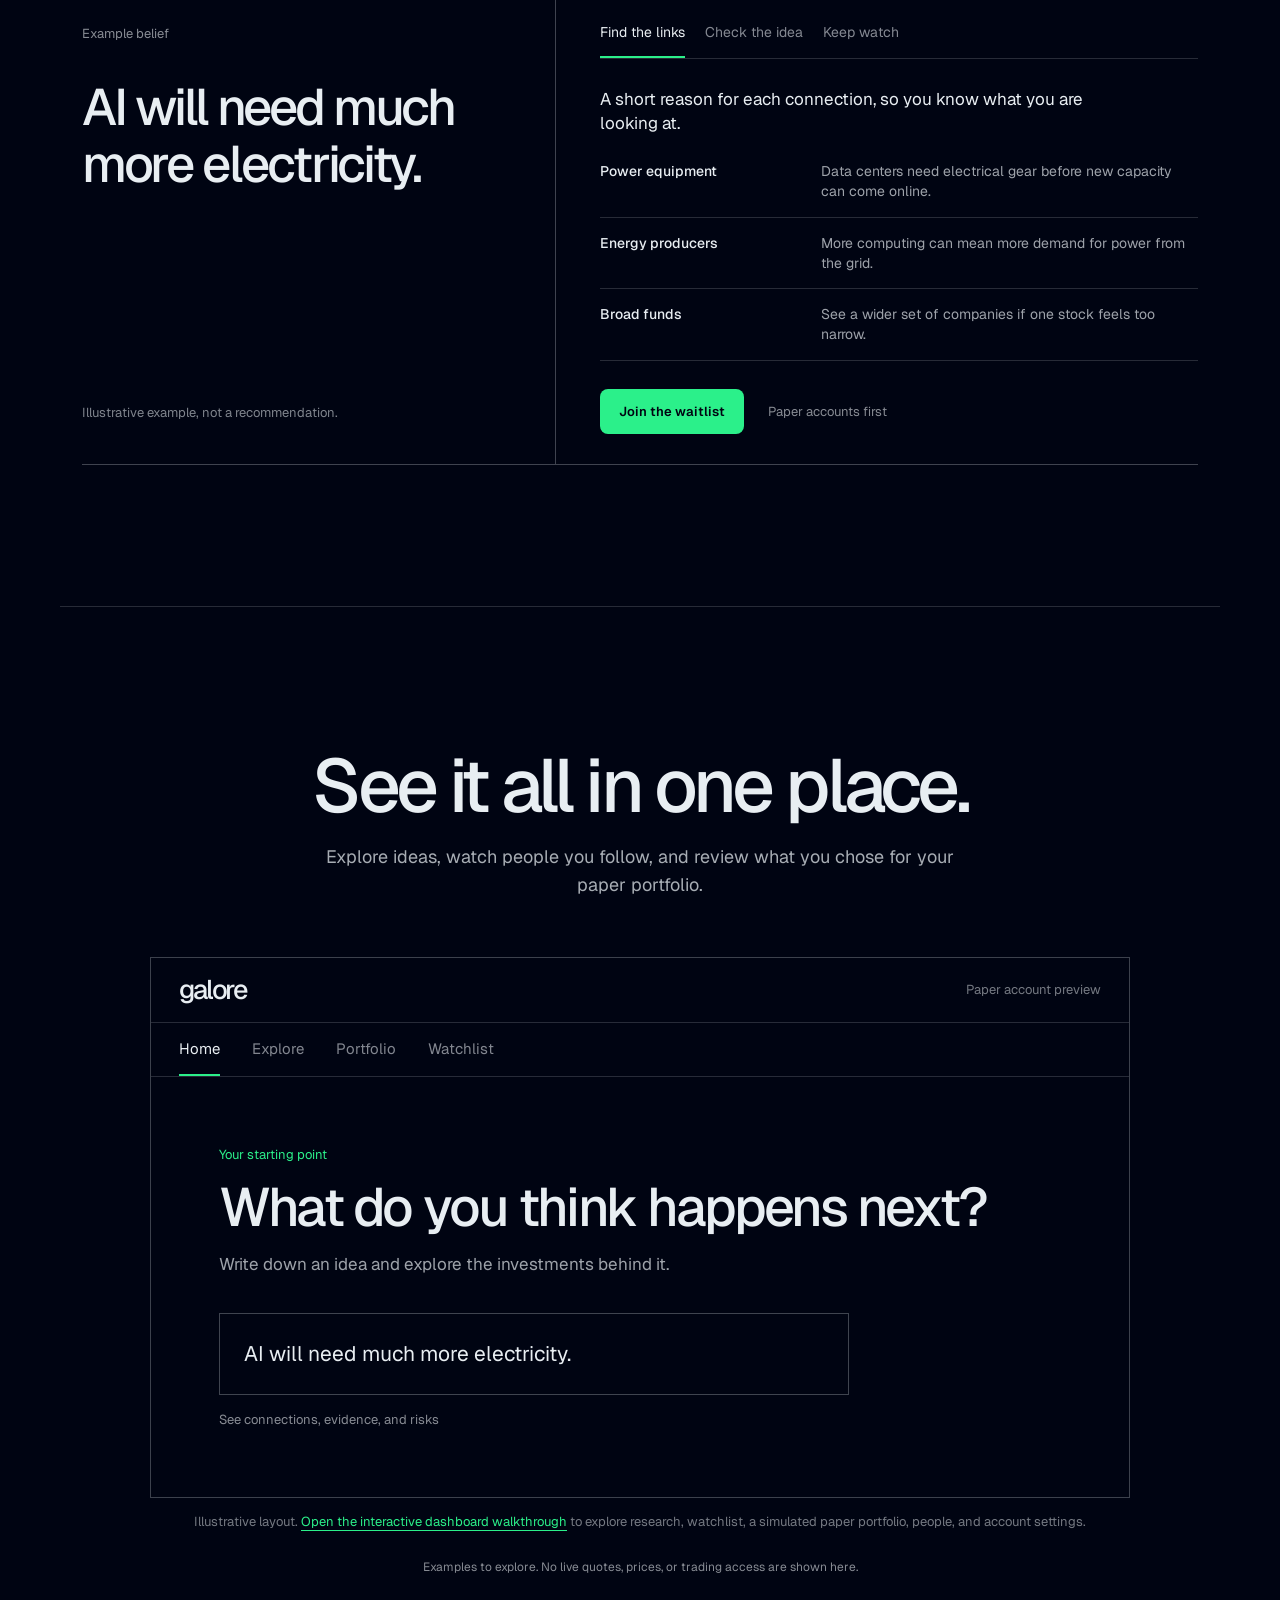
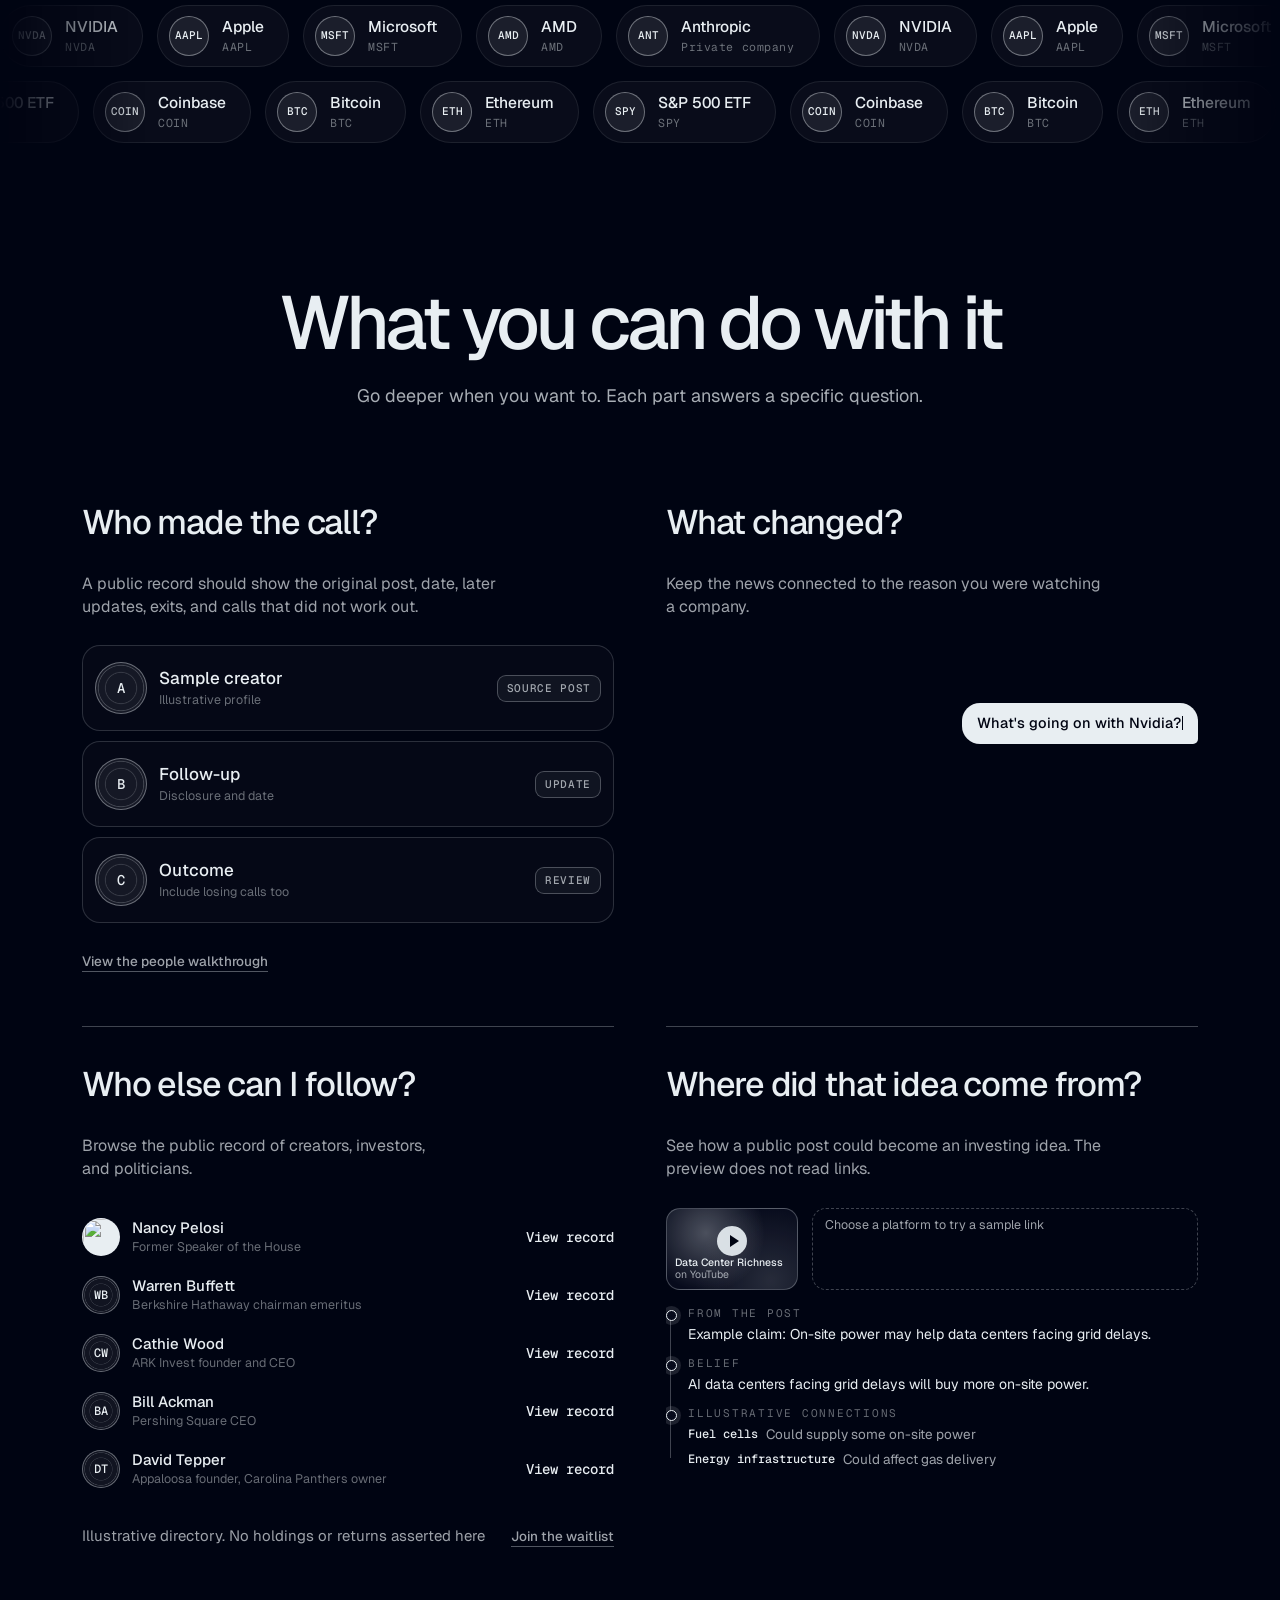
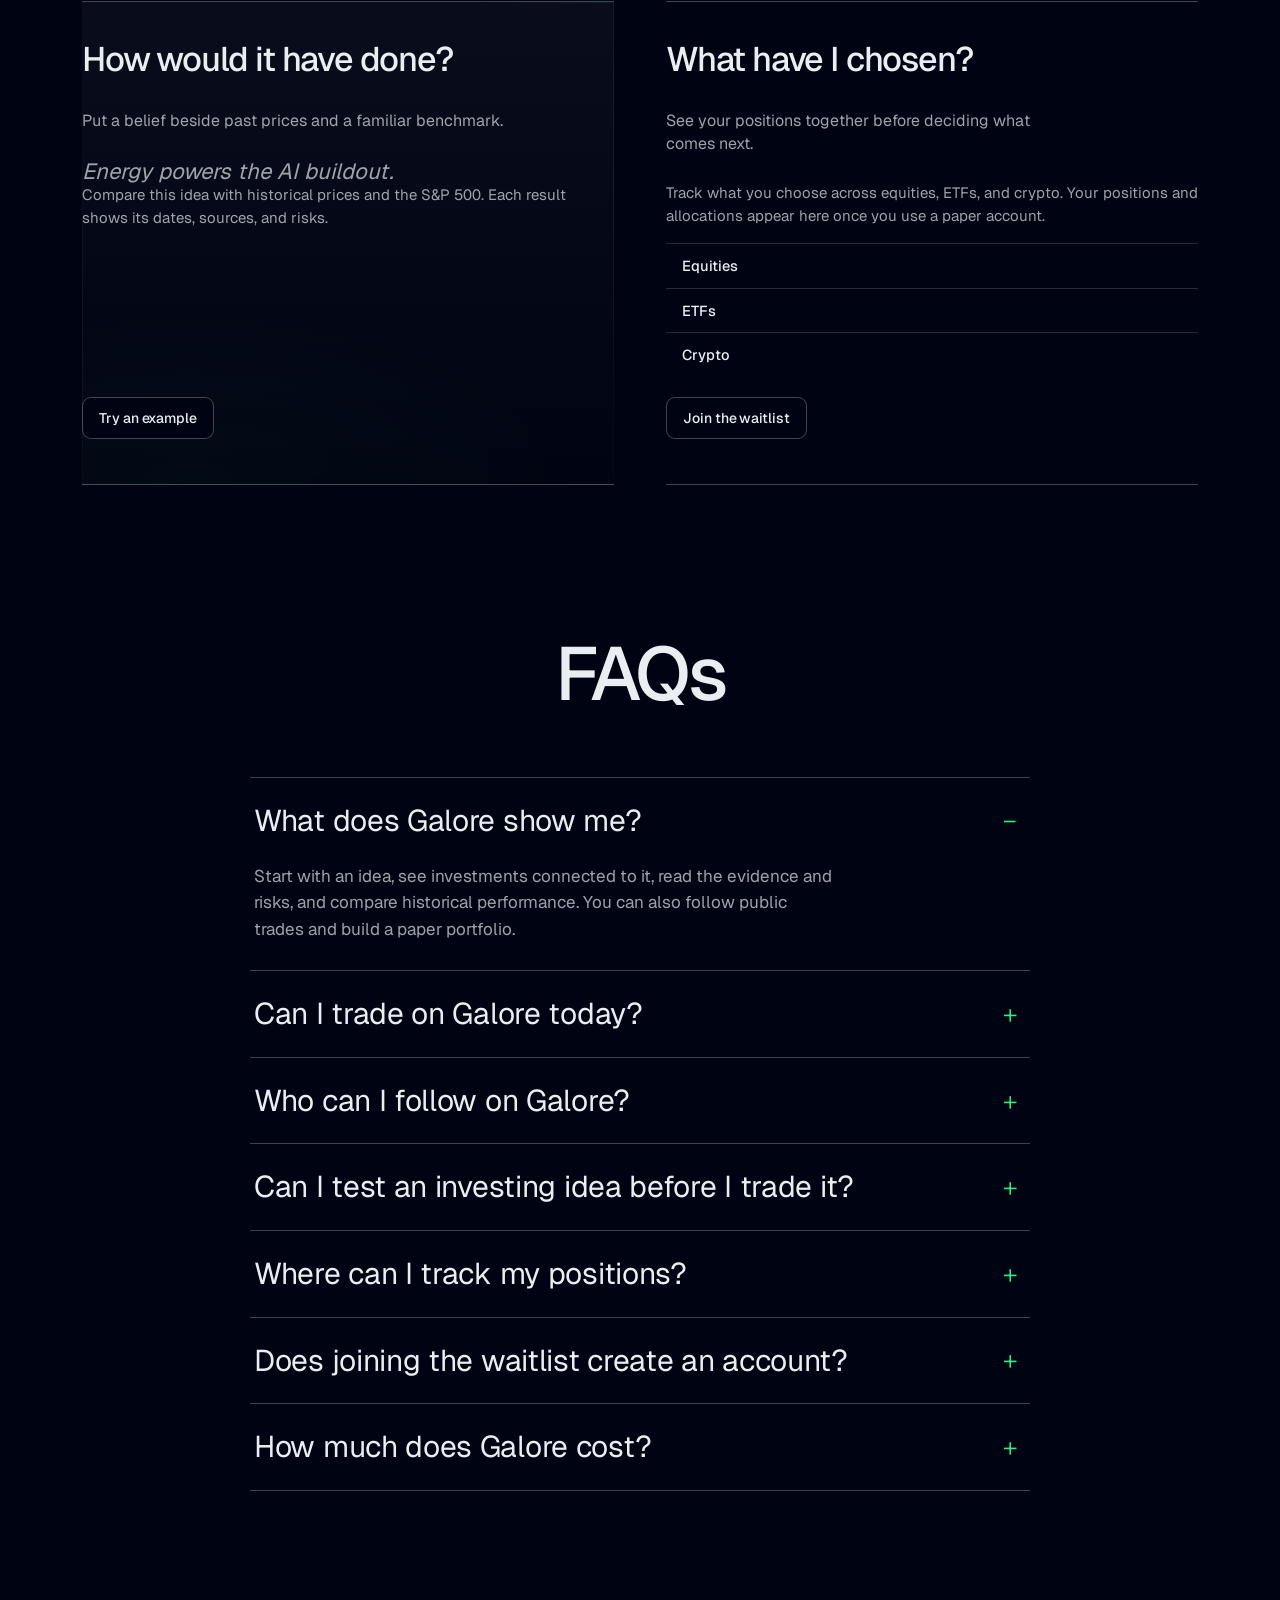
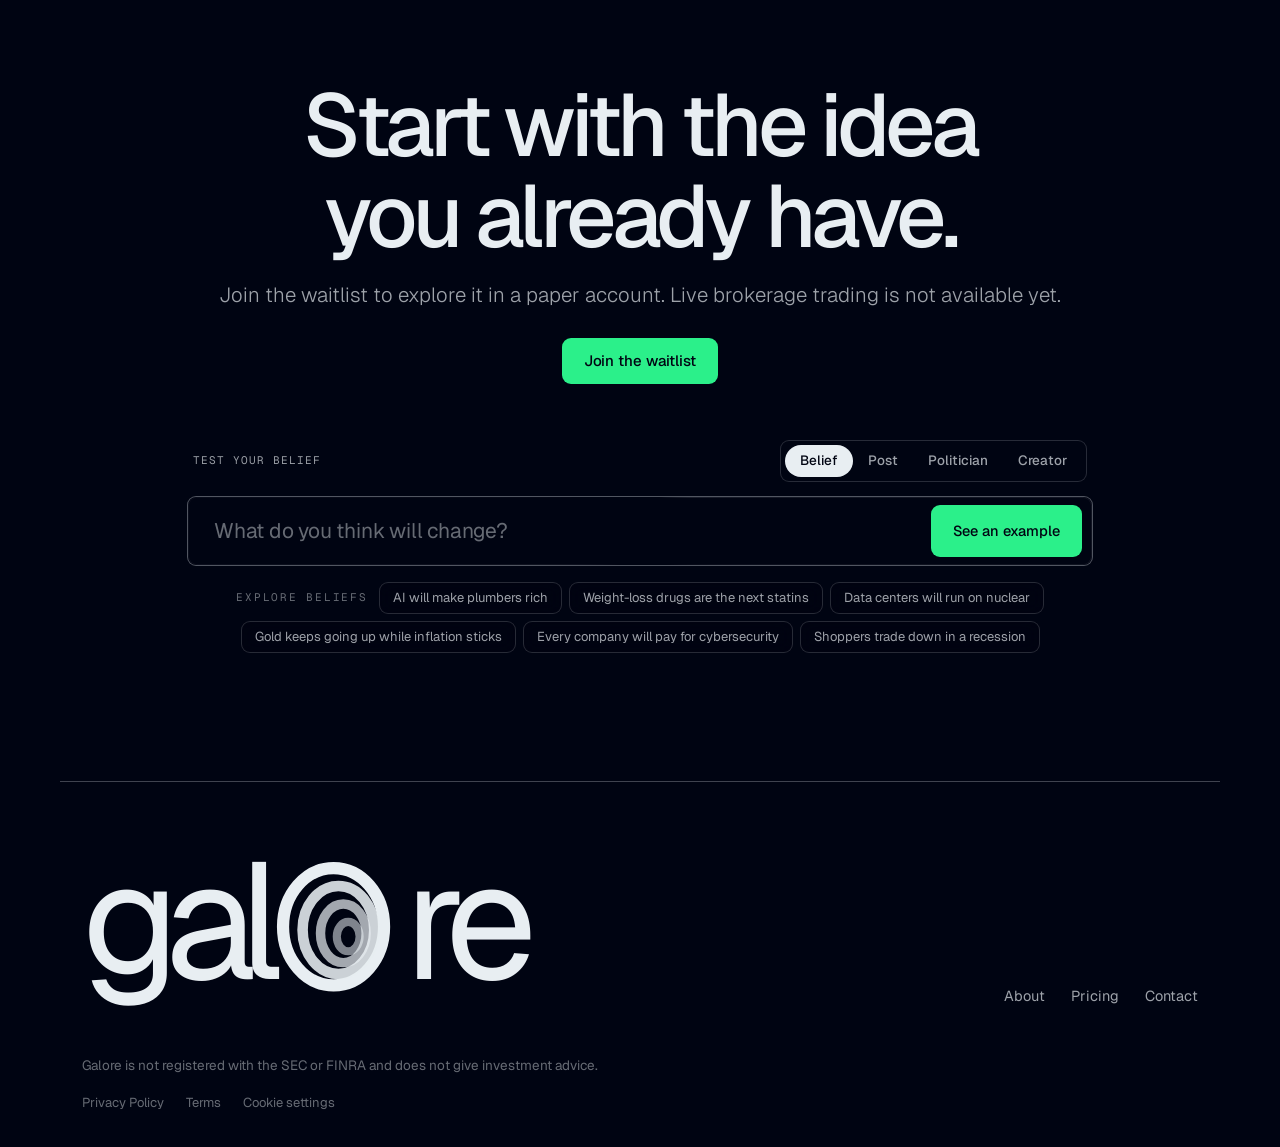
==== commit 410fea6d: "Complete Galore 100-point preview walkthrough" ====
--- a/index.html
+++ b/index.html
@@ -2,10 +2,7 @@
 <title>Galore | Start with an idea</title>
 <meta name="description" content="Turn an investing idea into connected stocks, ETFs, and crypto. Review the evidence, practice in a paper account, and follow public trades.">
 
-<link rel="icon" href="/favicon.ico" sizes="any">
-<link rel="icon" type="image/svg+xml" href="/galore-favicon.svg">
-<link rel="icon" type="image/png" sizes="192x192" href="/icon-192.png">
-<link rel="apple-touch-icon" href="/apple-icon.png?v=2">
+<link rel="icon" type="image/svg+xml" href="/favicon.svg">
 <meta property="og:type" content="website">
 <meta property="og:site_name" content="Galore">
 <meta property="og:title" content="Galore | Start with an idea">
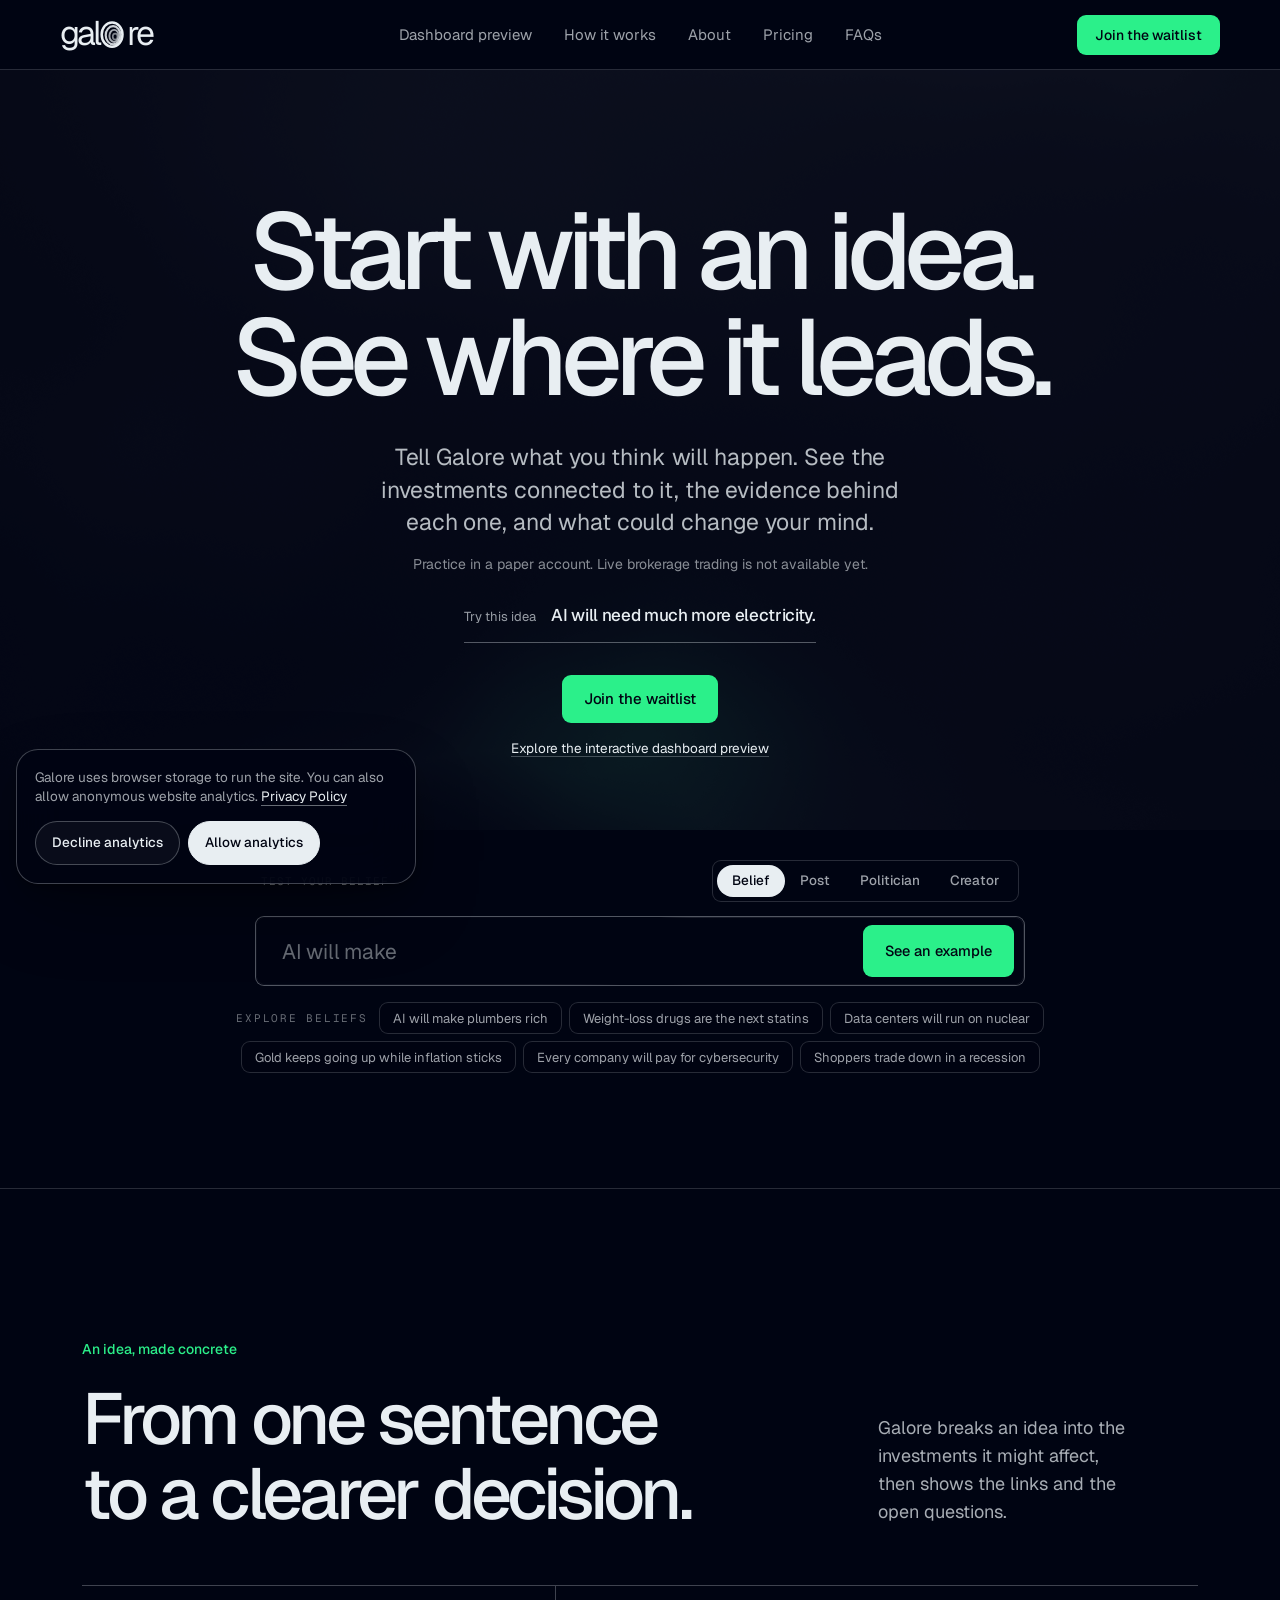
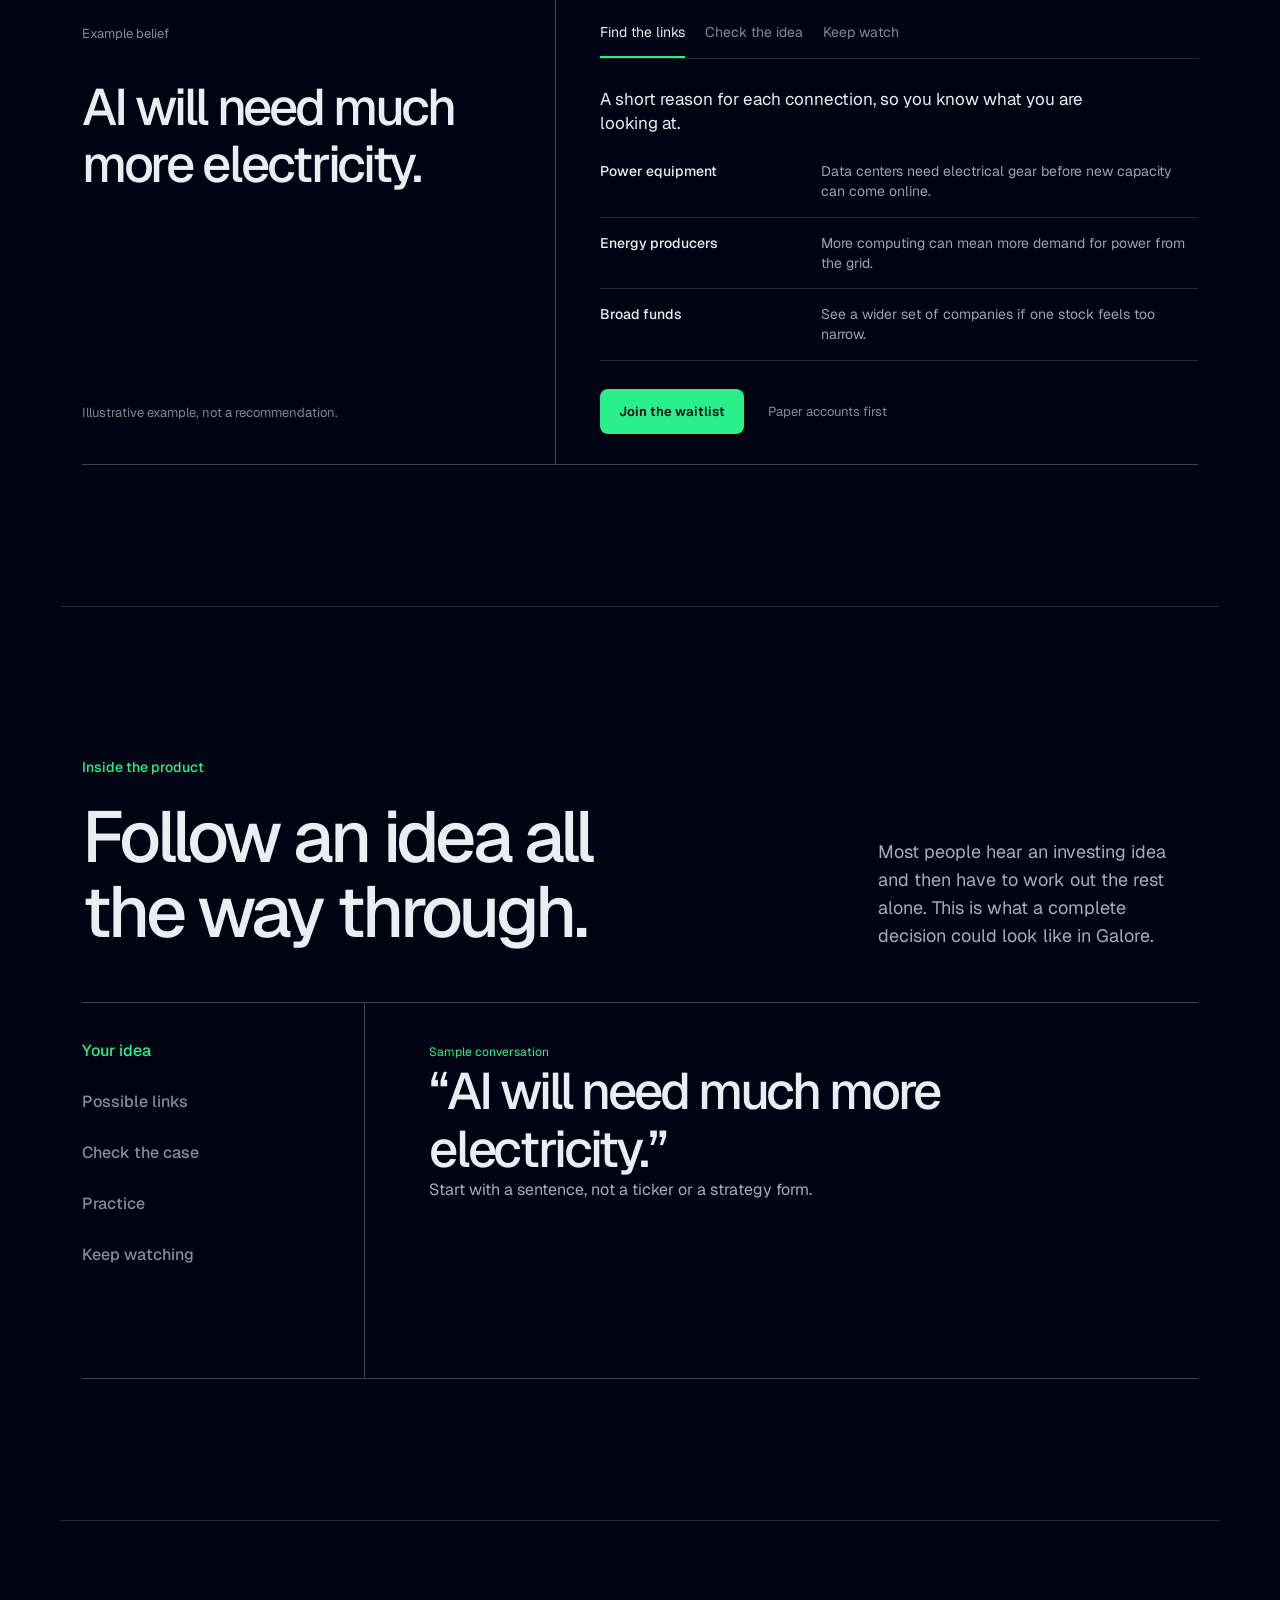
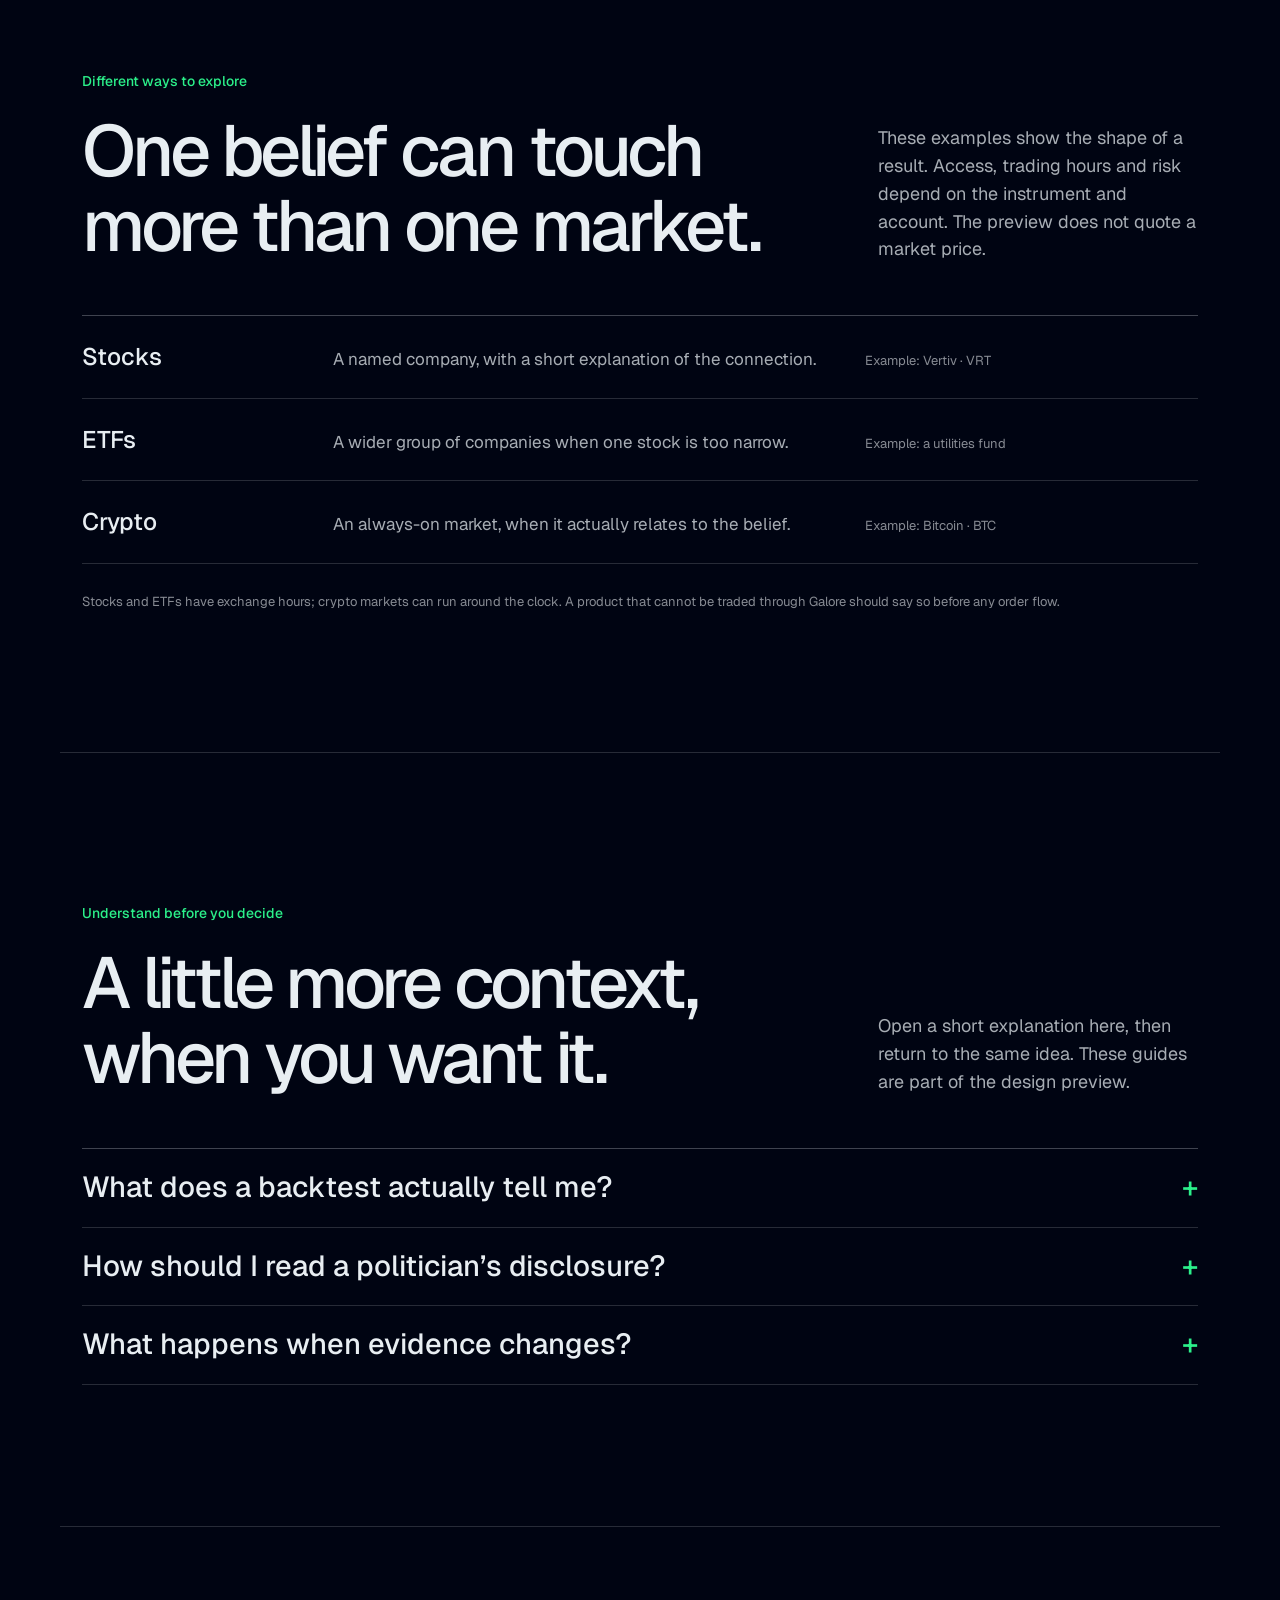
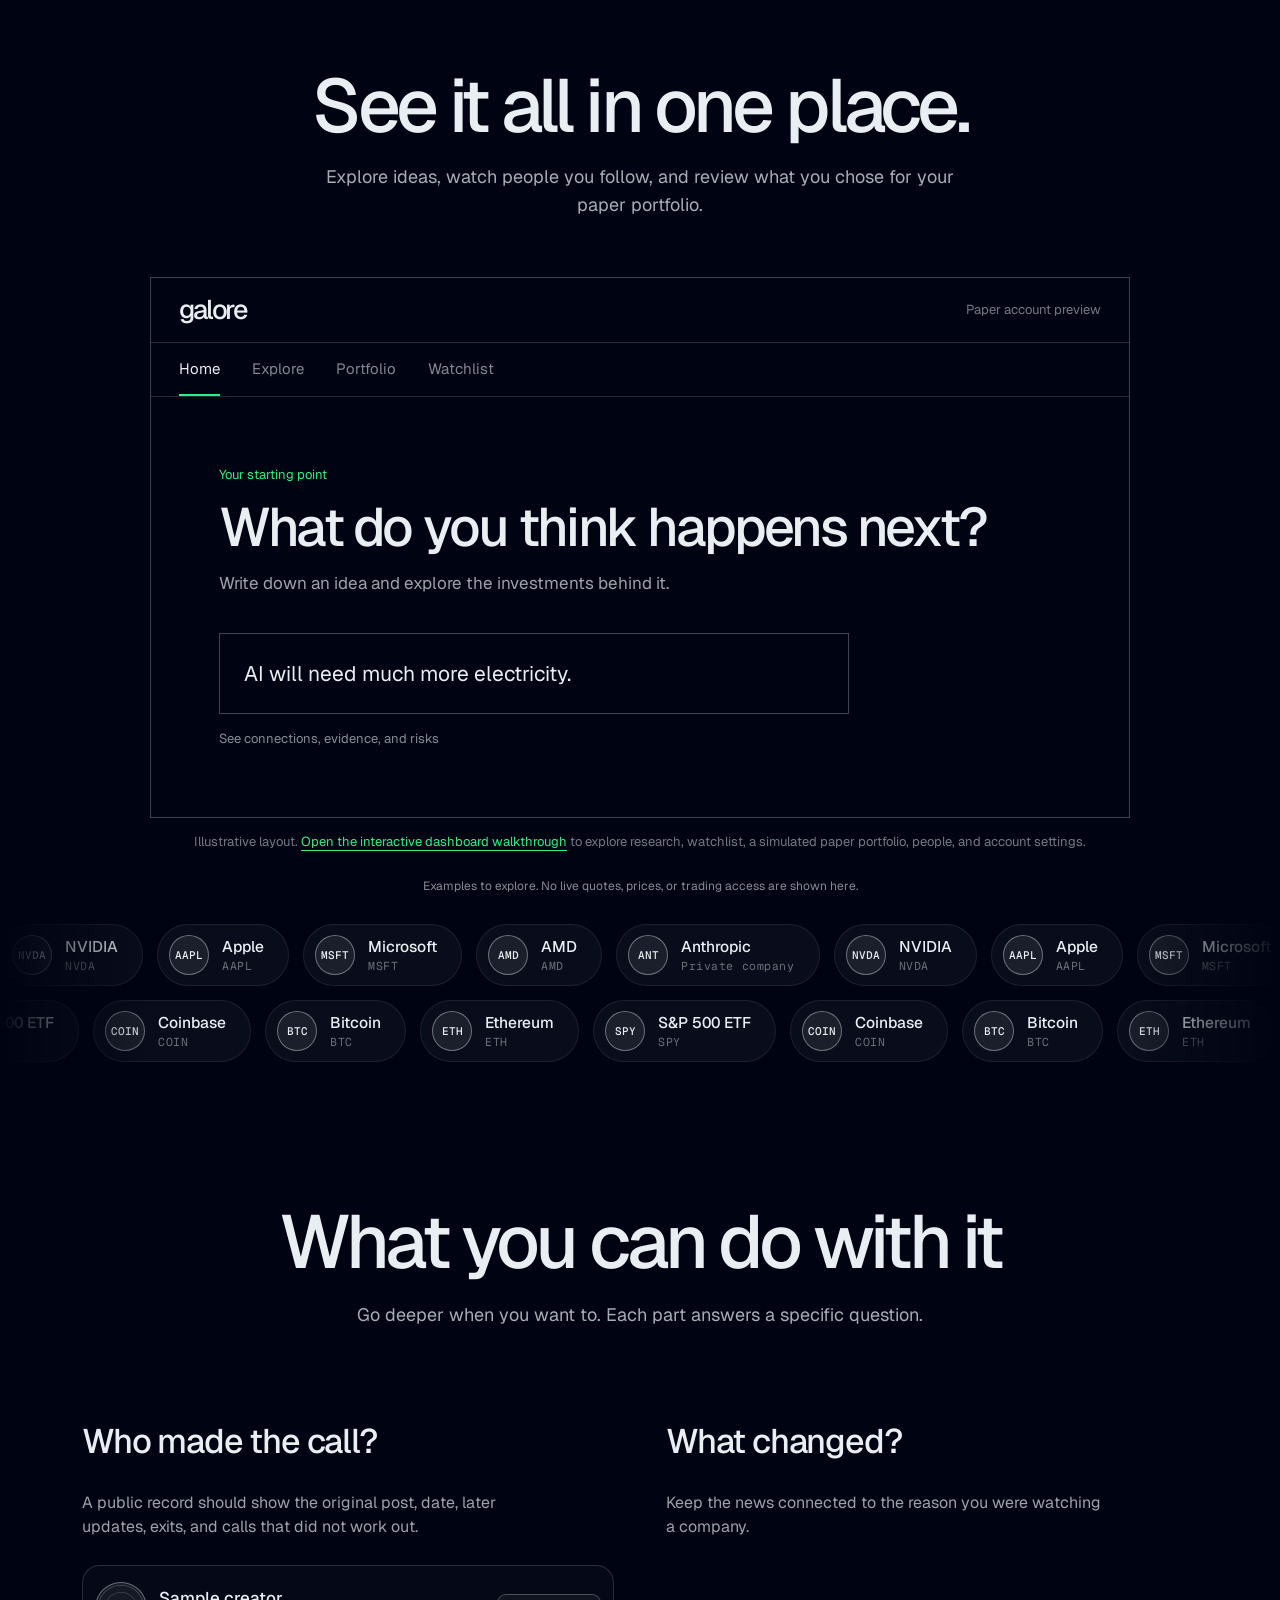
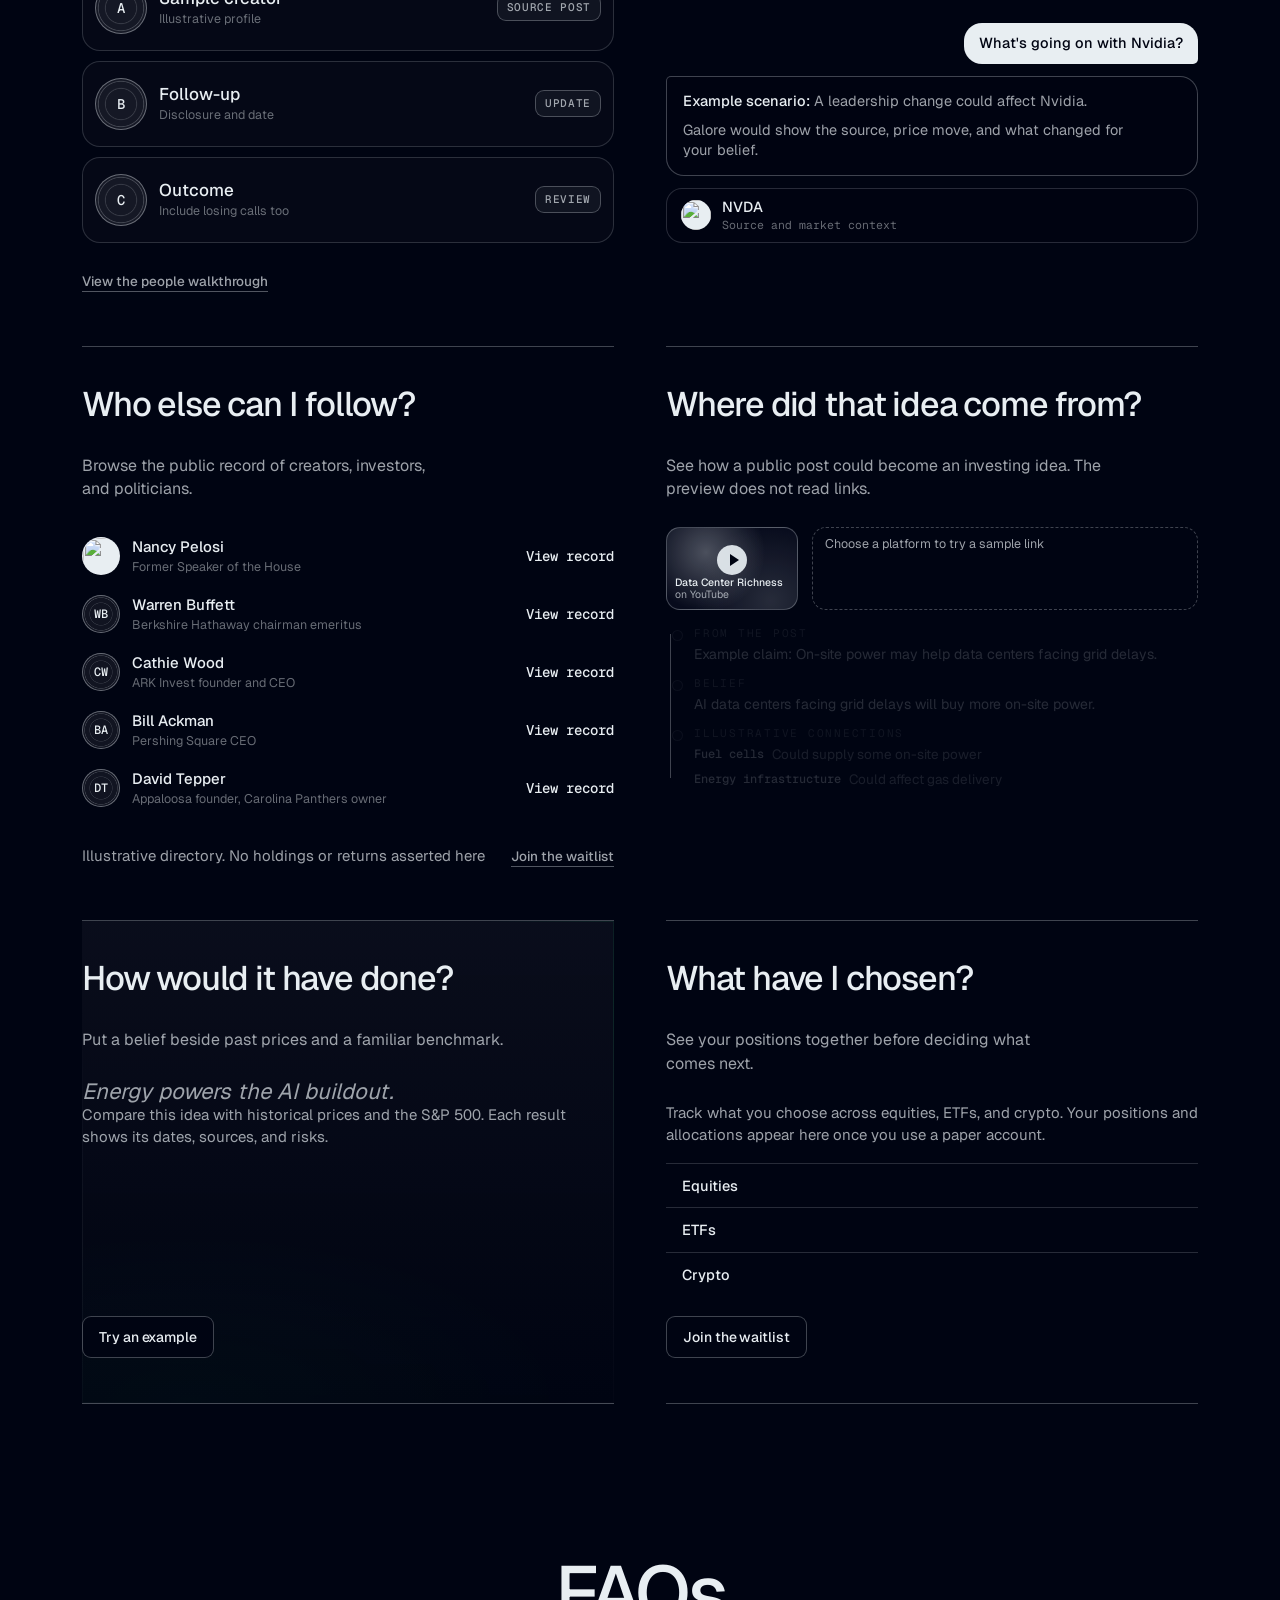
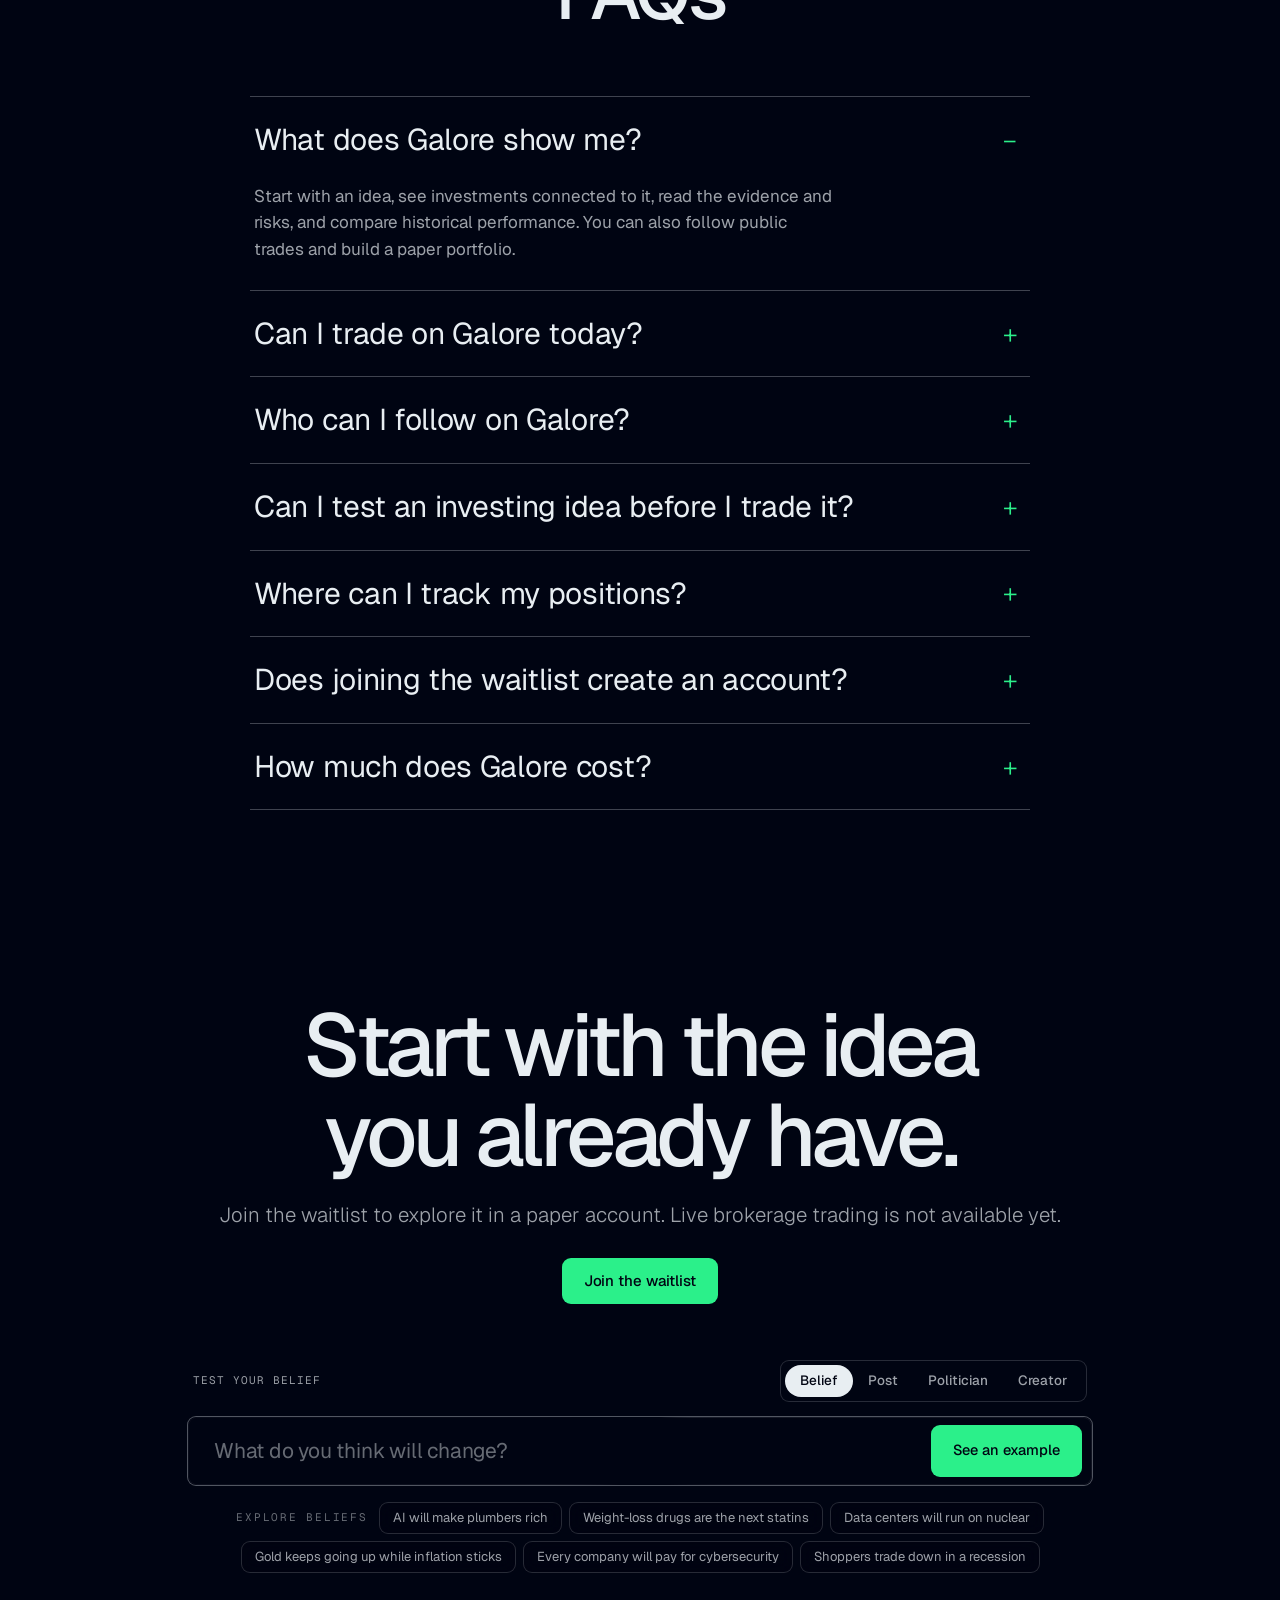
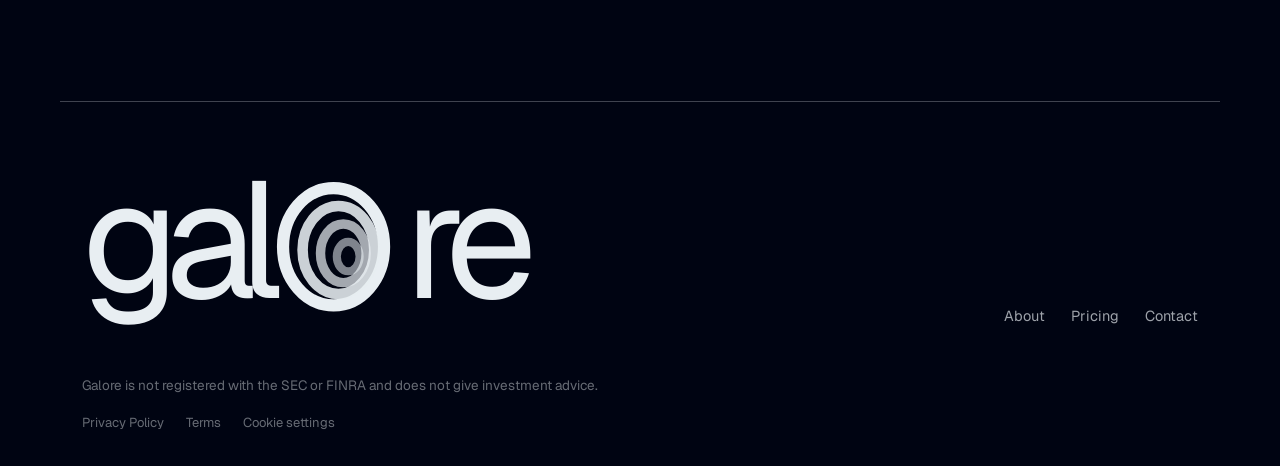
==== commit de4d965e: "Correct four-site comparison coverage and expand product walkthrough" ====
--- a/index.html
+++ b/index.html
@@ -122,6 +122,37 @@
   </div>
 </section>
 
+<section class="compare-journey sec" id="journey" aria-labelledby="journey-title">
+  <div class="compare-head"><div><p class="story-label">Inside the product</p><h2 id="journey-title">Follow an idea all the way through.</h2></div><p>Most people hear an investing idea and then have to work out the rest alone. This is what a complete decision could look like in Galore.</p></div>
+  <div class="journey-layout">
+    <div class="journey-controls" role="tablist" aria-label="Explore a sample idea">
+      <button type="button" role="tab" aria-selected="true" aria-controls="journey-idea" id="journey-tab-idea">Your idea</button>
+      <button type="button" role="tab" aria-selected="false" aria-controls="journey-links" id="journey-tab-links" tabindex="-1">Possible links</button>
+      <button type="button" role="tab" aria-selected="false" aria-controls="journey-evidence" id="journey-tab-evidence" tabindex="-1">Check the case</button>
+      <button type="button" role="tab" aria-selected="false" aria-controls="journey-practice" id="journey-tab-practice" tabindex="-1">Practice</button>
+      <button type="button" role="tab" aria-selected="false" aria-controls="journey-watch" id="journey-tab-watch" tabindex="-1">Keep watching</button>
+    </div>
+    <div class="journey-stage">
+      <div role="tabpanel" id="journey-idea" aria-labelledby="journey-tab-idea"><span>Sample conversation</span><p class="journey-speech">“AI will need much more electricity.”</p><p>Start with a sentence, not a ticker or a strategy form.</p></div>
+      <div role="tabpanel" id="journey-links" aria-labelledby="journey-tab-links" hidden><span>Illustrative connections</span><h3>Where the idea could show up</h3><div class="journey-row"><b>Vertiv · VRT</b><p>Power and cooling equipment for data centers.</p></div><div class="journey-row"><b>Constellation Energy · CEG</b><p>Electricity generation could matter if demand rises.</p></div><div class="journey-row"><b>Utilities funds</b><p>A broader way to look at the power sector.</p></div><small>These are examples of connections, not recommendations or live prices.</small></div>
+      <div role="tabpanel" id="journey-evidence" aria-labelledby="journey-tab-evidence" hidden><span>Source trail</span><h3>What supports it, and what could change?</h3><div class="journey-row"><b>Check</b><p>Demand forecasts, orders and dated company filings.</p></div><div class="journey-row"><b>Challenge</b><p>Better chip efficiency or slower data center construction.</p></div><div class="journey-row"><b>Compare</b><p>A historical range, basket weights, assumptions and benchmark together.</p></div></div>
+      <div role="tabpanel" id="journey-practice" aria-labelledby="journey-tab-practice" hidden><span>Order states</span><h3>You review the practice order.</h3><p>A proposed amount appears beside your paper cash and current exposure. You can change it, approve it or leave it. Live brokerage execution is unavailable here.</p><a href="/dashboard-preview.html#portfolio">Try the simulated order review</a></div>
+      <div role="tabpanel" id="journey-watch" aria-labelledby="journey-tab-watch" hidden><span>After the decision</span><h3>The original reason stays attached.</h3><p>If relevant evidence changes, the update appears beside the belief you saved. A sample alert never changes a position on its own.</p><a href="/dashboard-preview.html#watchlist">Explore the sample watchlist</a></div>
+    </div>
+  </div>
+</section>
+
+<section class="compare-assets sec" id="asset-examples" aria-labelledby="asset-title">
+  <div class="compare-head"><div><p class="story-label">Different ways to explore</p><h2 id="asset-title">One belief can touch more than one market.</h2></div><p>These examples show the shape of a result. Access, trading hours and risk depend on the instrument and account. The preview does not quote a market price.</p></div>
+  <div class="asset-lines"><div><strong>Stocks</strong><p>A named company, with a short explanation of the connection.</p><span>Example: Vertiv · VRT</span></div><div><strong>ETFs</strong><p>A wider group of companies when one stock is too narrow.</p><span>Example: a utilities fund</span></div><div><strong>Crypto</strong><p>An always-on market, when it actually relates to the belief.</p><span>Example: Bitcoin · BTC</span></div></div>
+  <p class="asset-foot">Stocks and ETFs have exchange hours; crypto markets can run around the clock. A product that cannot be traded through Galore should say so before any order flow.</p>
+</section>
+
+<section class="compare-learn sec" id="learn" aria-labelledby="learn-title">
+  <div class="compare-head"><div><p class="story-label">Understand before you decide</p><h2 id="learn-title">A little more context, when you want it.</h2></div><p>Open a short explanation here, then return to the same idea. These guides are part of the design preview.</p></div>
+  <div class="learn-rows"><details><summary>What does a backtest actually tell me?</summary><p>It compares a clearly defined set of past prices. The period, weights, fees, rebalancing rules and benchmark all affect the result. Past performance cannot tell you what will happen next.</p></details><details><summary>How should I read a politician’s disclosure?</summary><p>Look for the original filing, transaction date, filing date and reported value range. The disclosure may arrive after the transaction. A model portfolio built from filings is not that person’s actual account return.</p></details><details><summary>What happens when evidence changes?</summary><p>A useful update points back to the original belief, links a dated source, and explains which part of the case changed. You decide whether to edit a watchlist or place a practice order.</p></details></div>
+</section>
+
 <section class="sec dash" id="dashboard" aria-labelledby="dash-title">
   <h2 class="sec-h" id="dash-title">See it all in one place.</h2>
   <p class="sec-intro">Explore ideas, watch people you follow, and review what you chose for your paper portfolio.</p>
--- a/landing/ripple/comparison-preview.css
+++ b/landing/ripple/comparison-preview.css
@@ -116,6 +116,35 @@
 .preview-app-caption a{color:#2BF08A;text-decoration:underline;text-underline-offset:4px}
 .story-tabs button:focus-visible,.story-action a:focus-visible,.btn:focus-visible{outline:2px solid #2BF08A;outline-offset:3px}
 @media(max-width:760px){.sheet{background:#000412}.site-mobile-cta{box-shadow:none}}
+.compare-journey,.compare-assets,.compare-learn{max-width:1160px;margin:auto;padding-bottom:clamp(92px,11vw,145px);border-bottom:1px solid var(--line)}
+.compare-head{display:grid;grid-template-columns:1.4fr .6fr;gap:50px;align-items:end;margin-bottom:52px}
+.compare-head h2{font:500 clamp(42px,5.8vw,72px)/1.04 var(--sans);letter-spacing:-.055em;max-width:760px}
+.compare-head>p{max-width:340px;font-size:18px;line-height:1.55;color:rgba(232,238,242,.72)}
+.journey-layout{display:grid;grid-template-columns:minmax(175px,.34fr) 1fr;border-top:1px solid var(--line2);border-bottom:1px solid var(--line2)}
+.journey-controls{display:flex;flex-direction:column;border-right:1px solid var(--line2);padding:22px 22px 22px 0}
+.journey-controls button{border:0;background:none;color:rgba(232,238,242,.58);text-align:left;padding:15px 0;font:500 16px var(--sans);transition:color .2s,transform .2s}
+.journey-controls button[aria-selected=true],.journey-controls button:hover{color:#2BF08A}
+.journey-controls button:active{transform:scale(.97)}
+.journey-stage{min-height:375px;padding:35px clamp(22px,5vw,70px)}
+.journey-stage [role=tabpanel][hidden]{display:none}
+.journey-stage [role=tabpanel]>span{color:#2BF08A;font-size:12px}
+.journey-stage h3{font:500 clamp(28px,3vw,42px)/1.15 var(--sans);letter-spacing:-.035em;margin:19px 0 26px}
+.journey-stage p{color:rgba(232,238,242,.72);font-size:16px;line-height:1.5}
+.journey-stage .journey-speech{font:500 clamp(30px,4vw,53px)/1.12 var(--sans);letter-spacing:-.045em;color:#E8EEF2;max-width:630px}
+.journey-row{display:grid;grid-template-columns:minmax(150px,.45fr) 1fr;gap:20px;border-top:1px solid var(--line);padding:14px 0}
+.journey-row b{font-weight:500}.journey-row p{margin:0;font-size:14px}
+.journey-stage small{color:rgba(232,238,242,.55)}
+.journey-stage a{color:#2BF08A;text-decoration:underline;text-underline-offset:4px}
+.asset-lines{border-top:1px solid var(--line2)}
+.asset-lines>div{display:grid;grid-template-columns:.45fr 1fr .65fr;align-items:baseline;gap:20px;padding:25px 0;border-bottom:1px solid var(--line)}
+.asset-lines strong{font:500 24px var(--sans)}.asset-lines p{margin:0;line-height:1.5;color:rgba(232,238,242,.72)}
+.asset-lines span,.asset-foot{color:rgba(232,238,242,.58);font-size:13px;line-height:1.5}.asset-foot{margin-top:28px}
+.learn-rows{border-top:1px solid var(--line2)}
+.learn-rows details{border-bottom:1px solid var(--line);padding:20px 0}
+.learn-rows summary{cursor:pointer;list-style:none;font:500 clamp(20px,2.5vw,29px)/1.3 var(--sans);display:flex;justify-content:space-between;gap:18px}
+.learn-rows summary::after{content:"+";color:#2BF08A}.learn-rows details[open] summary::after{content:"−"}
+.learn-rows p{max-width:700px;color:rgba(232,238,242,.72);line-height:1.6}
+@media(max-width:760px){.compare-journey,.compare-assets,.compare-learn{padding:90px 18px}.compare-head{display:block;margin-bottom:30px}.compare-head>p{margin-top:22px}.journey-layout{display:block}.journey-controls{flex-direction:row;overflow-x:auto;border-right:0;border-bottom:1px solid var(--line);gap:22px;padding:8px 0}.journey-controls button{flex:none;font-size:14px}.journey-stage{min-height:330px;padding:30px 0}.journey-row,.asset-lines>div{grid-template-columns:1fr;gap:8px}.asset-lines>div{padding:20px 0}}
 @media(max-width:760px){
  .cx-go{width:auto;min-width:112px;padding:0 10px}
  .cx-go span{display:inline;font-size:12px}
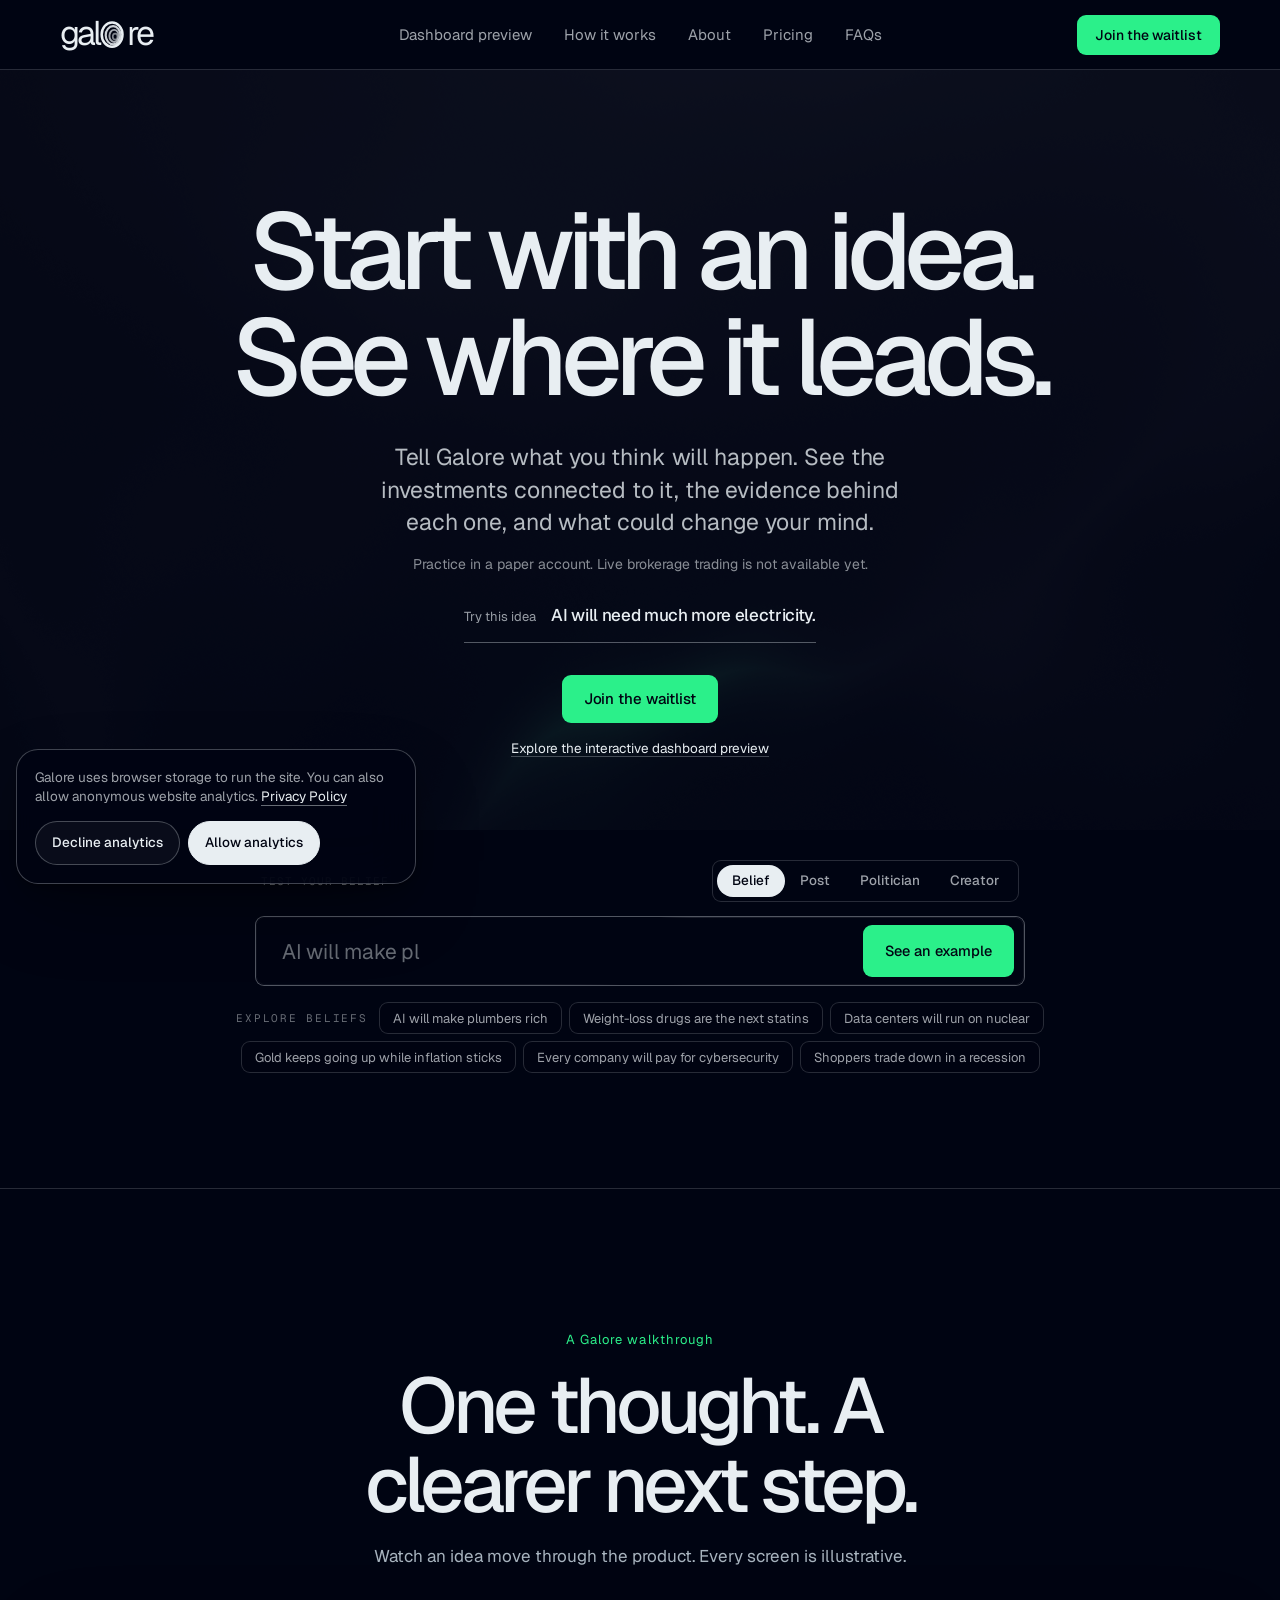
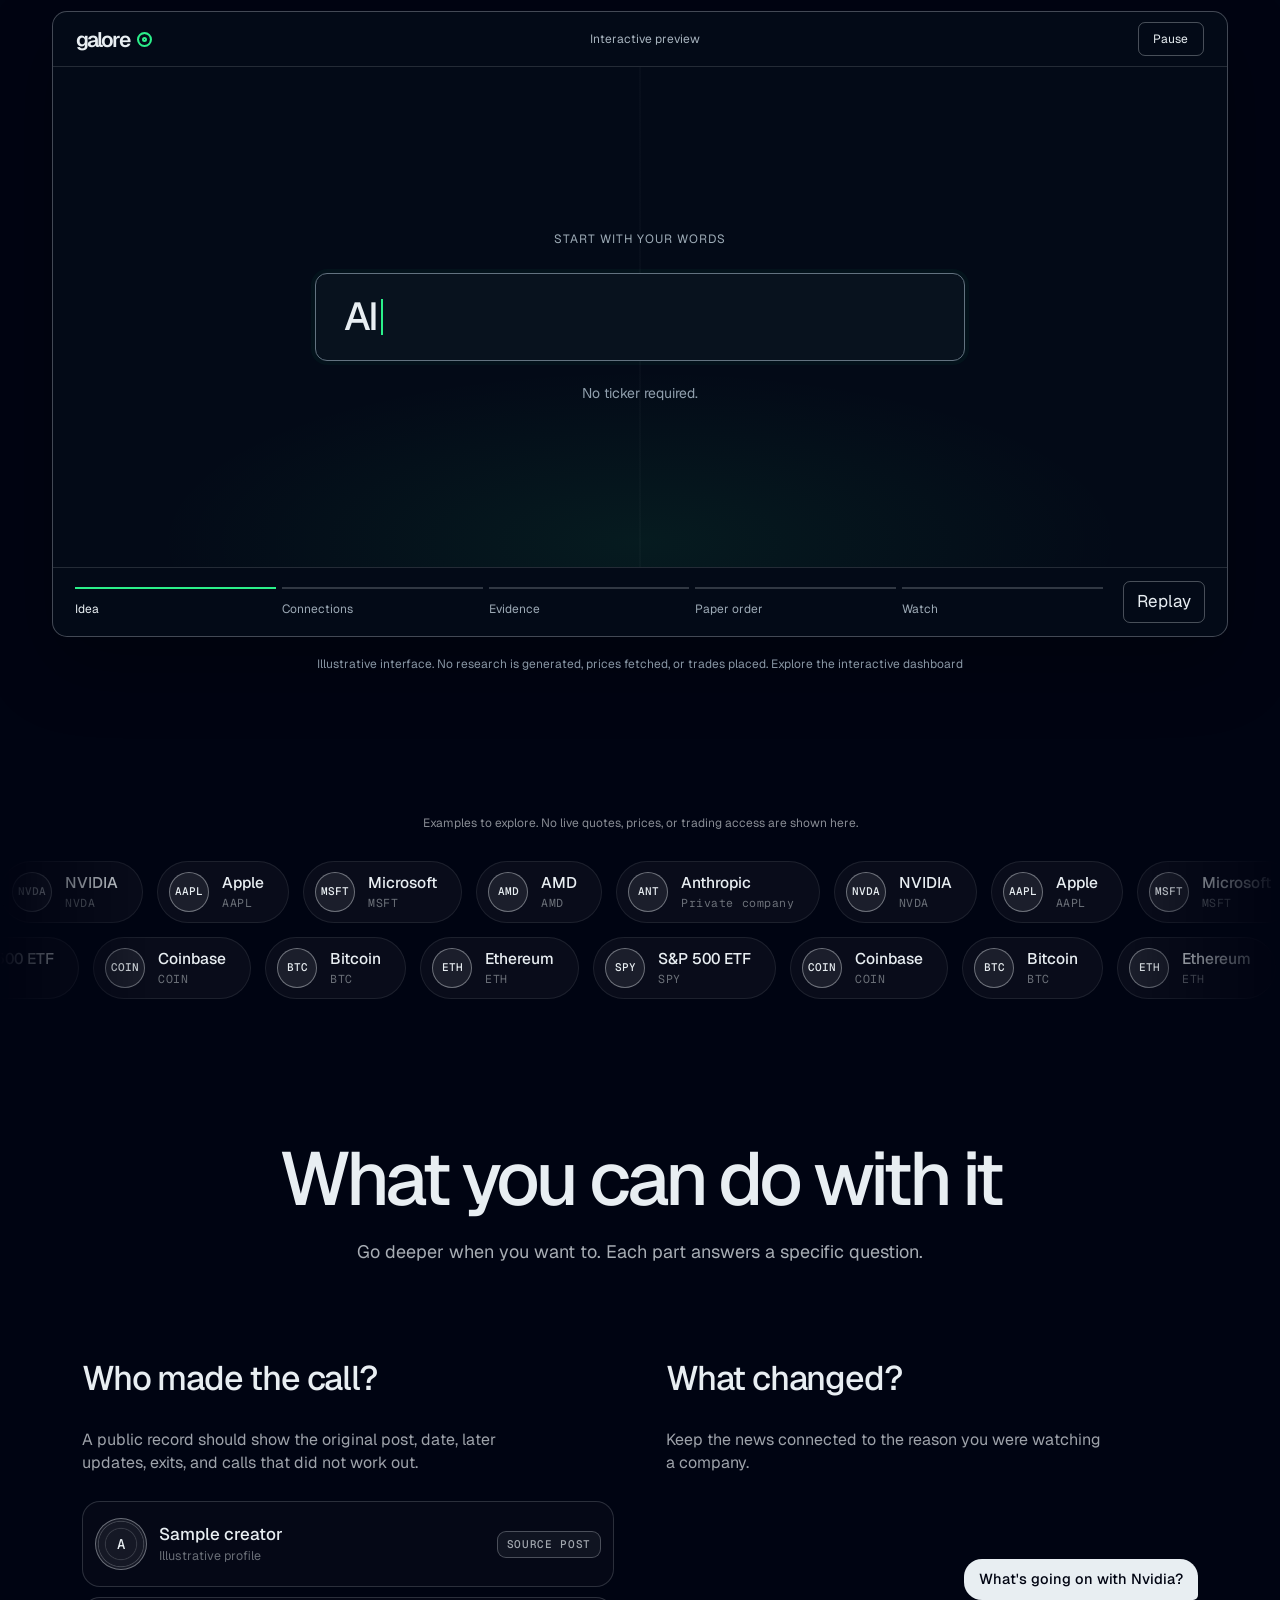
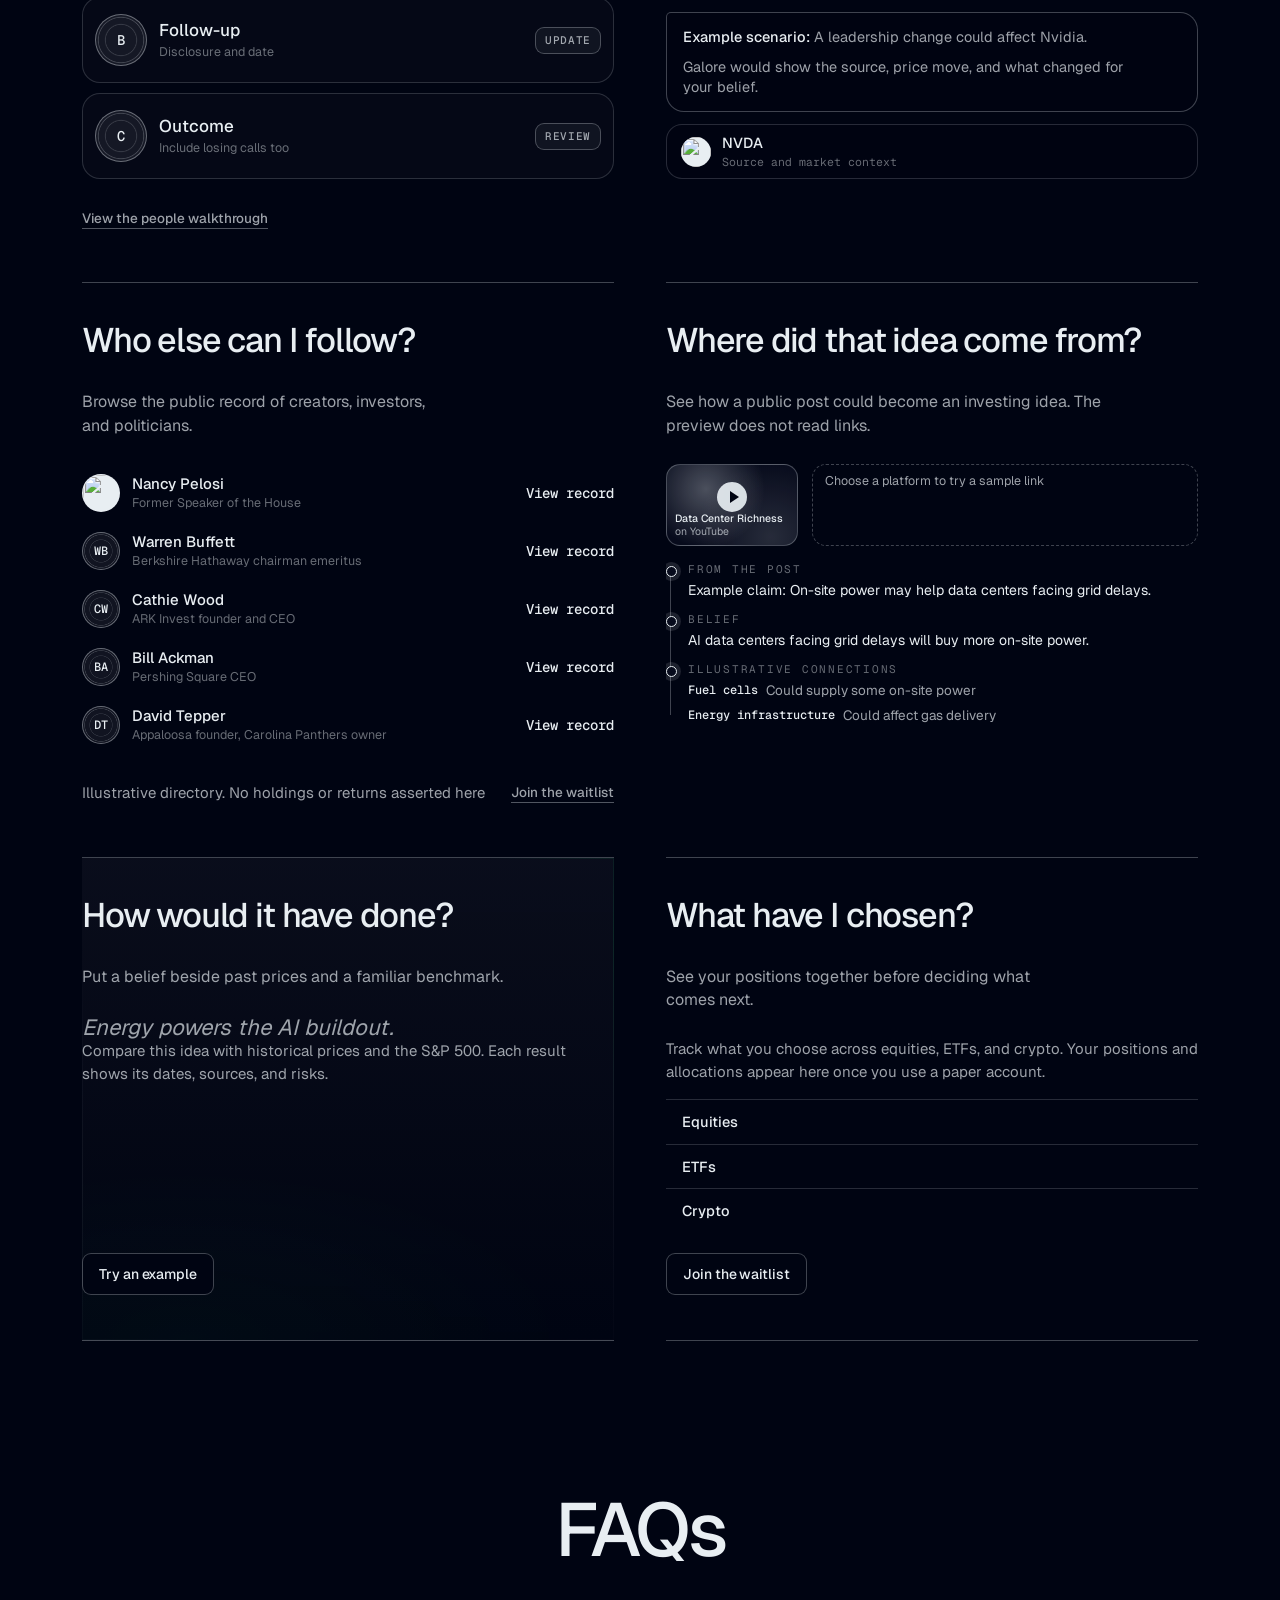
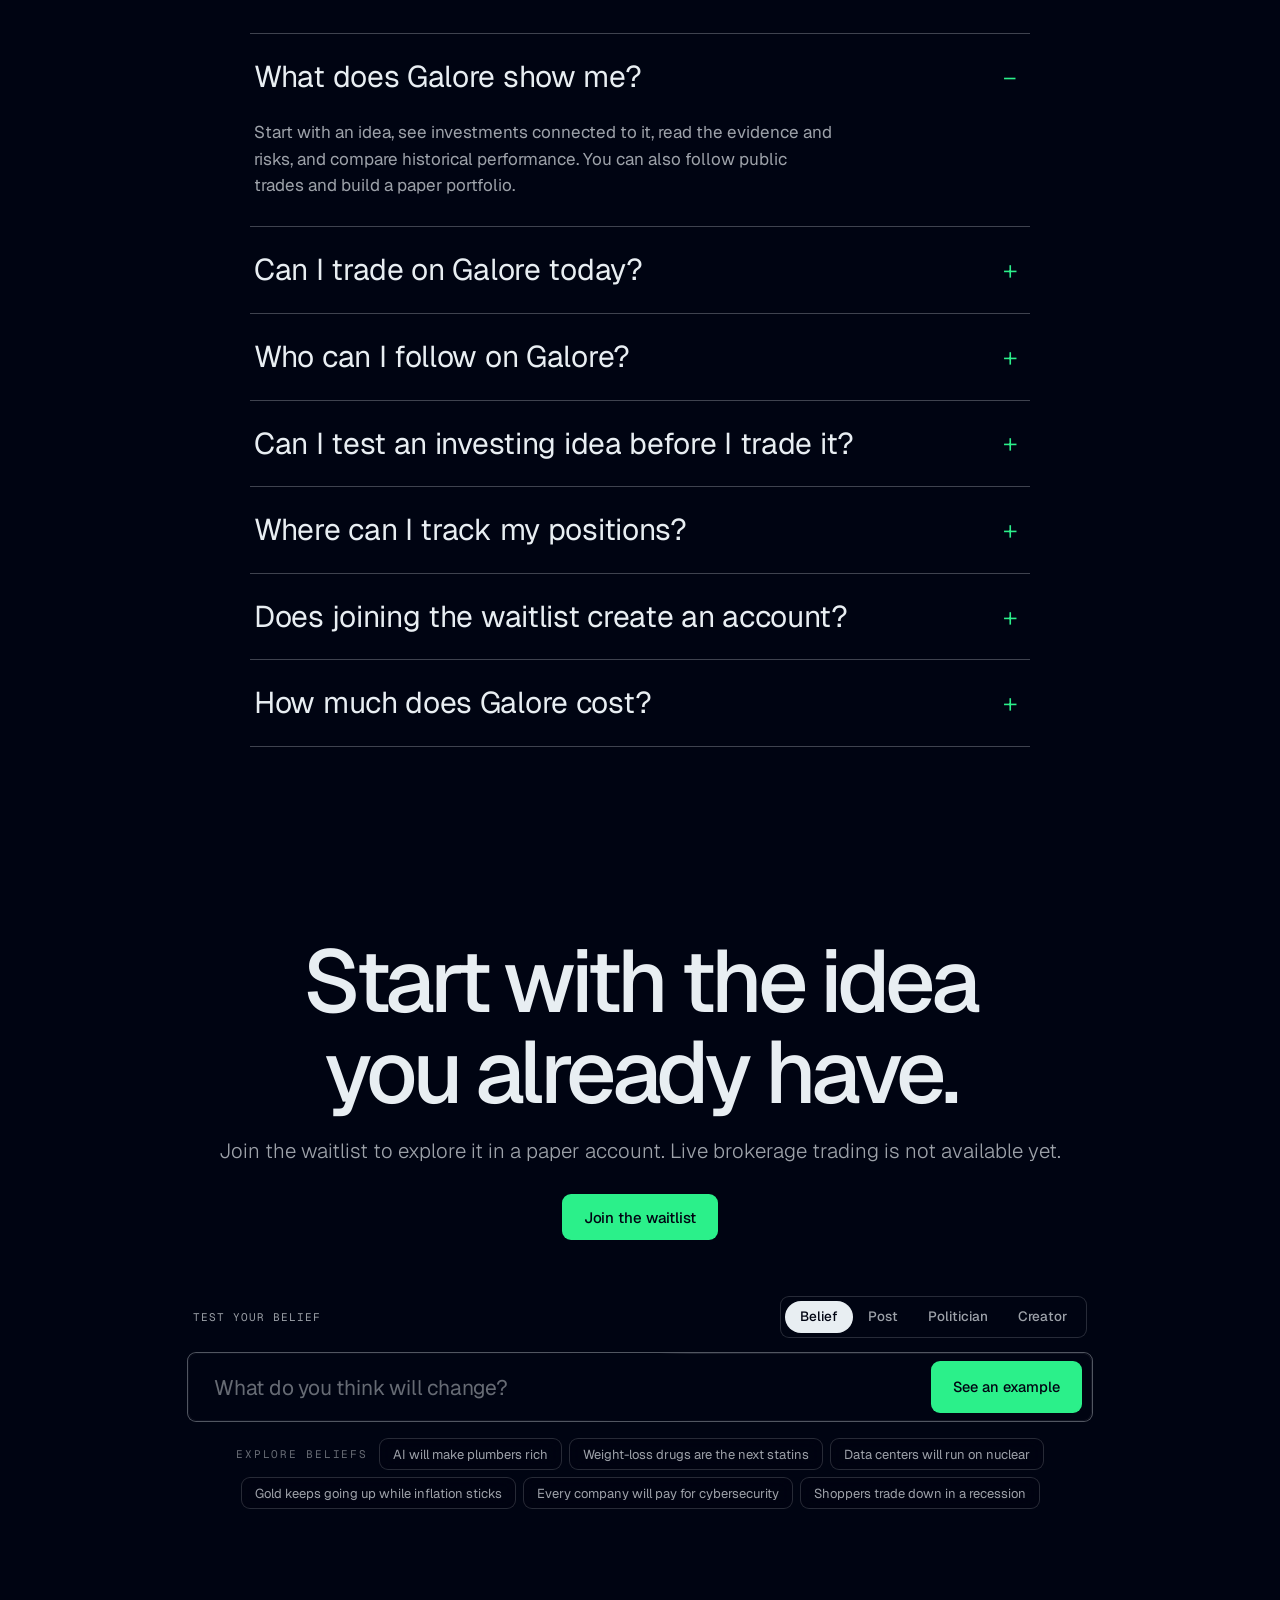
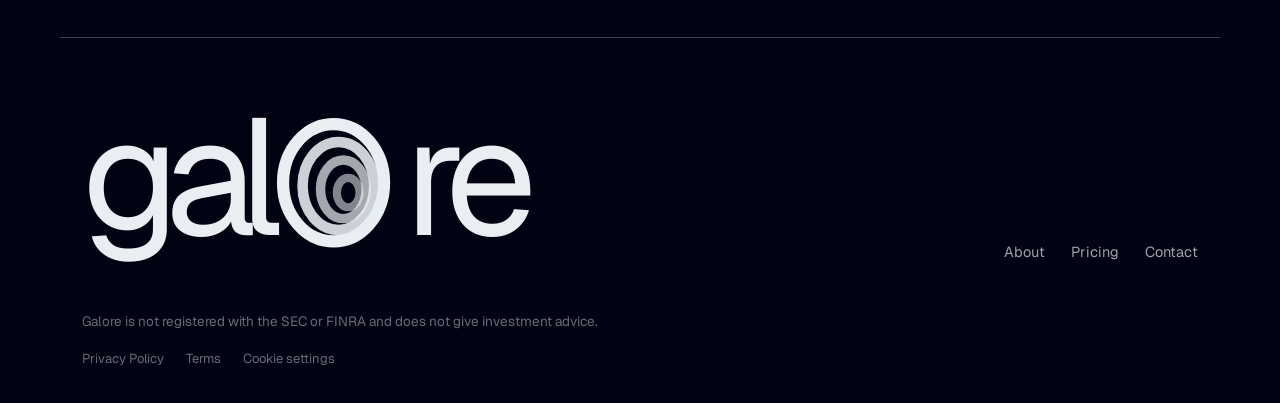
==== commit 1b1d7049: "Show Galore journey through animated product scenes" ====
--- a/index.html
+++ b/index.html
@@ -34,6 +34,7 @@
 <link href="https://fonts.googleapis.com/css2?family=Geist:wght@300;400;500;600&amp;family=Geist+Mono:wght@400;500&amp;family=display=swap" rel="stylesheet">
 <link rel="stylesheet" href="/landing/ripple/ripple.css?v=20261125design2">
 <link rel="stylesheet" href="/landing/ripple/comparison-preview.css?v=1">
+<link rel="stylesheet" href="/landing/ripple/motion-preview.css?v=1">
 <style>
 .hero-example{display:flex;align-items:baseline;gap:15px;margin-top:29px;padding:0 0 13px;border:0;border-bottom:1px solid rgba(232,238,242,.35);background:none;color:#E8EEF2;text-align:left;cursor:pointer;font:inherit}
 .hero-example span{font-size:13px;color:rgba(232,238,242,.65);white-space:nowrap}
@@ -86,92 +87,26 @@
   
 </section>
 
-<section class="story sec" id="example" aria-labelledby="story-title">
-  <div class="story-head">
-    <div><p class="story-label">An idea, made concrete</p><h2 id="story-title">From one sentence to a clearer decision.</h2></div>
-    <p>Galore breaks an idea into the investments it might affect, then shows the links and the open questions.</p>
-  </div>
-  <div class="story-layout">
-    <div class="story-belief"><span>Example belief</span><p>AI will need much more electricity.</p><small>Illustrative example, not a recommendation.</small></div>
-    <div class="story-detail">
-      <div class="story-tabs" role="tablist" aria-label="Explore the example">
-        <button type="button" role="tab" id="story-tab-0" aria-controls="story-panel-0" aria-selected="true" tabindex="0">Find the links</button>
-        <button type="button" role="tab" id="story-tab-1" aria-controls="story-panel-1" aria-selected="false" tabindex="-1">Check the idea</button>
-        <button type="button" role="tab" id="story-tab-2" aria-controls="story-panel-2" aria-selected="false" tabindex="-1">Keep watch</button>
-      </div>
-      <div class="story-panel" role="tabpanel" id="story-panel-0" aria-labelledby="story-tab-0">
-        <p class="story-panel-lead">A short reason for each connection, so you know what you are looking at.</p>
-        <div class="story-row"><b>Power equipment</b><span>Data centers need electrical gear before new capacity can come online.</span></div>
-        <div class="story-row"><b>Energy producers</b><span>More computing can mean more demand for power from the grid.</span></div>
-        <div class="story-row"><b>Broad funds</b><span>See a wider set of companies if one stock feels too narrow.</span></div>
-      </div>
-      <div class="story-panel" role="tabpanel" id="story-panel-1" aria-labelledby="story-tab-1" hidden>
-        <p class="story-panel-lead">See the sources, historical comparison, and risks before you follow anything.</p>
-        <div class="story-row"><b>What supports it?</b><span>Trace each connection to the underlying evidence.</span></div>
-        <div class="story-row"><b>What could break it?</b><span>New capacity, lower demand, or a different way to power data centers.</span></div>
-        <div class="story-row"><b>What happened before?</b><span>Compare past performance with a benchmark over the same dates.</span></div>
-      </div>
-      <div class="story-panel" role="tabpanel" id="story-panel-2" aria-labelledby="story-tab-2" hidden>
-        <p class="story-panel-lead">Choose what to follow and practice before any live trading is offered.</p>
-        <div class="story-row"><b>Build a paper plan</b><span>Pick your own positions and see how they fit together.</span></div>
-        <div class="story-row"><b>Follow people</b><span>View public trades from creators and investors alongside your idea.</span></div>
-        <div class="story-row"><b>Revisit the belief</b><span>See relevant updates and decide for yourself what to change.</span></div>
-      </div>
-      <div class="story-action"><a href="/waitlist" data-sheet>Join the waitlist</a><span>Paper accounts first</span></div>
+<section class="motion-story" id="example" aria-labelledby="motion-title">
+  <div class="motion-head"><p class="motion-kicker">A Galore walkthrough</p><h2 id="motion-title">One thought. A clearer next step.</h2><p>Watch an idea move through the product. Every screen is illustrative.</p></div>
+  <div class="motion-frame" data-motion-demo>
+    <div class="motion-top"><span class="motion-wordmark">galore<span class="motion-ring" aria-hidden="true"></span></span><span>Interactive preview</span><button type="button" data-motion-toggle aria-label="Pause walkthrough">Pause</button></div>
+    <div class="motion-screen">
+      <div class="motion-scene is-current" id="motion-idea" role="tabpanel" aria-labelledby="motion-tab-idea" data-scene="idea">
+        <span class="motion-caption">Start with your words</span><div class="motion-composer"><span class="motion-caret-line" data-motion-typing>AI will need much more electricity.</span><span class="motion-caret" aria-hidden="true"></span></div><div class="motion-echo">No ticker required.</div>
+      </div>
+      <div class="motion-scene" id="motion-links" role="tabpanel" aria-labelledby="motion-tab-links" data-scene="links" hidden>
+        <span class="motion-caption">Three possible connections</span><div class="motion-origin">AI will need much more electricity</div><div class="motion-branches" aria-hidden="true"><i></i><i></i><i></i></div><div class="motion-assets"><div><span class="motion-symbol">VRT</span><b>Vertiv</b><small>Power and cooling</small></div><div><span class="motion-symbol">CEG</span><b>Constellation Energy</b><small>Electricity generation</small></div><div><span class="motion-symbol">ETF</span><b>Utilities funds</b><small>Broader exposure</small></div></div><p class="motion-disclosure">Example connections, not recommendations or live quotes.</p>
+      </div>
+      <div class="motion-scene" id="motion-check" role="tabpanel" aria-labelledby="motion-tab-check" data-scene="check" hidden>
+        <span class="motion-caption">See the case, including what could break it</span><div class="motion-case"><div><span>Evidence to inspect</span><b>Demand forecasts</b><small>Dated source required</small></div><div><span>Company connection</span><b>Equipment orders</b><small>Filing link required</small></div><div class="motion-risk"><span>What could change?</span><b>More efficient chips</b><small>Less power per unit of compute</small></div></div><svg class="motion-trace" viewBox="0 0 650 90" aria-hidden="true"><path d="M25 72 C130 68 130 20 245 36 S420 75 625 22"/></svg></div>
+      <div class="motion-scene" id="motion-order" role="tabpanel" aria-labelledby="motion-tab-order" data-scene="order" hidden>
+        <span class="motion-caption">You decide what happens next</span><div class="motion-ticket"><span>Practice order · simulated</span><div class="motion-ticket-main"><b>Power equipment</b><strong>$1,000</strong></div><div class="motion-ticket-row"><span>Paper cash before</span><span>$10,000</span></div><div class="motion-ticket-row"><span>Paper cash after</span><span>$9,000</span></div><button type="button" data-motion-approve>Approve paper order</button><p data-motion-order-status>Awaiting your approval. Nothing is placed automatically.</p></div></div>
+      <div class="motion-scene" id="motion-watch" role="tabpanel" aria-labelledby="motion-tab-watch" data-scene="watch" hidden>
+        <span class="motion-caption">Keep the reason attached</span><div class="motion-watch"><span>Saved belief</span><b>AI will need much more electricity.</b><div class="motion-watch-update"><span>Fictional update</span><strong>What if construction slows?</strong><p>Check the new evidence against your original idea.</p></div><a href="/dashboard-preview.html#watchlist">Open the watchlist preview</a></div></div>
     </div>
-  </div>
-</section>
-
-<section class="compare-journey sec" id="journey" aria-labelledby="journey-title">
-  <div class="compare-head"><div><p class="story-label">Inside the product</p><h2 id="journey-title">Follow an idea all the way through.</h2></div><p>Most people hear an investing idea and then have to work out the rest alone. This is what a complete decision could look like in Galore.</p></div>
-  <div class="journey-layout">
-    <div class="journey-controls" role="tablist" aria-label="Explore a sample idea">
-      <button type="button" role="tab" aria-selected="true" aria-controls="journey-idea" id="journey-tab-idea">Your idea</button>
-      <button type="button" role="tab" aria-selected="false" aria-controls="journey-links" id="journey-tab-links" tabindex="-1">Possible links</button>
-      <button type="button" role="tab" aria-selected="false" aria-controls="journey-evidence" id="journey-tab-evidence" tabindex="-1">Check the case</button>
-      <button type="button" role="tab" aria-selected="false" aria-controls="journey-practice" id="journey-tab-practice" tabindex="-1">Practice</button>
-      <button type="button" role="tab" aria-selected="false" aria-controls="journey-watch" id="journey-tab-watch" tabindex="-1">Keep watching</button>
-    </div>
-    <div class="journey-stage">
-      <div role="tabpanel" id="journey-idea" aria-labelledby="journey-tab-idea"><span>Sample conversation</span><p class="journey-speech">“AI will need much more electricity.”</p><p>Start with a sentence, not a ticker or a strategy form.</p></div>
-      <div role="tabpanel" id="journey-links" aria-labelledby="journey-tab-links" hidden><span>Illustrative connections</span><h3>Where the idea could show up</h3><div class="journey-row"><b>Vertiv · VRT</b><p>Power and cooling equipment for data centers.</p></div><div class="journey-row"><b>Constellation Energy · CEG</b><p>Electricity generation could matter if demand rises.</p></div><div class="journey-row"><b>Utilities funds</b><p>A broader way to look at the power sector.</p></div><small>These are examples of connections, not recommendations or live prices.</small></div>
-      <div role="tabpanel" id="journey-evidence" aria-labelledby="journey-tab-evidence" hidden><span>Source trail</span><h3>What supports it, and what could change?</h3><div class="journey-row"><b>Check</b><p>Demand forecasts, orders and dated company filings.</p></div><div class="journey-row"><b>Challenge</b><p>Better chip efficiency or slower data center construction.</p></div><div class="journey-row"><b>Compare</b><p>A historical range, basket weights, assumptions and benchmark together.</p></div></div>
-      <div role="tabpanel" id="journey-practice" aria-labelledby="journey-tab-practice" hidden><span>Order states</span><h3>You review the practice order.</h3><p>A proposed amount appears beside your paper cash and current exposure. You can change it, approve it or leave it. Live brokerage execution is unavailable here.</p><a href="/dashboard-preview.html#portfolio">Try the simulated order review</a></div>
-      <div role="tabpanel" id="journey-watch" aria-labelledby="journey-tab-watch" hidden><span>After the decision</span><h3>The original reason stays attached.</h3><p>If relevant evidence changes, the update appears beside the belief you saved. A sample alert never changes a position on its own.</p><a href="/dashboard-preview.html#watchlist">Explore the sample watchlist</a></div>
-    </div>
-  </div>
-</section>
-
-<section class="compare-assets sec" id="asset-examples" aria-labelledby="asset-title">
-  <div class="compare-head"><div><p class="story-label">Different ways to explore</p><h2 id="asset-title">One belief can touch more than one market.</h2></div><p>These examples show the shape of a result. Access, trading hours and risk depend on the instrument and account. The preview does not quote a market price.</p></div>
-  <div class="asset-lines"><div><strong>Stocks</strong><p>A named company, with a short explanation of the connection.</p><span>Example: Vertiv · VRT</span></div><div><strong>ETFs</strong><p>A wider group of companies when one stock is too narrow.</p><span>Example: a utilities fund</span></div><div><strong>Crypto</strong><p>An always-on market, when it actually relates to the belief.</p><span>Example: Bitcoin · BTC</span></div></div>
-  <p class="asset-foot">Stocks and ETFs have exchange hours; crypto markets can run around the clock. A product that cannot be traded through Galore should say so before any order flow.</p>
-</section>
-
-<section class="compare-learn sec" id="learn" aria-labelledby="learn-title">
-  <div class="compare-head"><div><p class="story-label">Understand before you decide</p><h2 id="learn-title">A little more context, when you want it.</h2></div><p>Open a short explanation here, then return to the same idea. These guides are part of the design preview.</p></div>
-  <div class="learn-rows"><details><summary>What does a backtest actually tell me?</summary><p>It compares a clearly defined set of past prices. The period, weights, fees, rebalancing rules and benchmark all affect the result. Past performance cannot tell you what will happen next.</p></details><details><summary>How should I read a politician’s disclosure?</summary><p>Look for the original filing, transaction date, filing date and reported value range. The disclosure may arrive after the transaction. A model portfolio built from filings is not that person’s actual account return.</p></details><details><summary>What happens when evidence changes?</summary><p>A useful update points back to the original belief, links a dated source, and explains which part of the case changed. You decide whether to edit a watchlist or place a practice order.</p></details></div>
-</section>
-
-<section class="sec dash" id="dashboard" aria-labelledby="dash-title">
-  <h2 class="sec-h" id="dash-title">See it all in one place.</h2>
-  <p class="sec-intro">Explore ideas, watch people you follow, and review what you chose for your paper portfolio.</p>
-  <div class="preview-app" aria-label="Illustrative Galore dashboard layout">
-    <div class="preview-app-top"><strong>galore</strong><span>Paper account preview</span></div>
-    <div class="preview-app-tabs" role="tablist" aria-label="Dashboard sections">
-      <button id="preview-tab-home" role="tab" aria-controls="preview-panel-home" aria-selected="true" tabindex="0">Home</button>
-      <button id="preview-tab-explore" role="tab" aria-controls="preview-panel-explore" aria-selected="false" tabindex="-1">Explore</button>
-      <button id="preview-tab-portfolio" role="tab" aria-controls="preview-panel-portfolio" aria-selected="false" tabindex="-1">Portfolio</button>
-      <button id="preview-tab-watchlist" role="tab" aria-controls="preview-panel-watchlist" aria-selected="false" tabindex="-1">Watchlist</button>
-    </div>
-    <div class="preview-app-content">
-      <div class="preview-app-panel" role="tabpanel" id="preview-panel-home" aria-labelledby="preview-tab-home"><p class="preview-app-kicker">Your starting point</p><h3>What do you think happens next?</h3><p>Write down an idea and explore the investments behind it.</p><div class="preview-app-belief">AI will need much more electricity.</div><span class="preview-app-hint">See connections, evidence, and risks</span></div>
-      <div class="preview-app-panel" role="tabpanel" id="preview-panel-explore" aria-labelledby="preview-tab-explore" hidden><p class="preview-app-kicker">Explore ideas</p><h3>Start with a belief.</h3><p>Pick one to see how Galore breaks it down.</p><div class="preview-app-list"><div>AI will need much more electricity.</div><div>More people will travel instead of buying luxury goods.</div><div>Companies will spend more on cybersecurity.</div></div></div>
-      <div class="preview-app-panel" role="tabpanel" id="preview-panel-portfolio" aria-labelledby="preview-tab-portfolio" hidden><p class="preview-app-kicker">Your paper portfolio</p><h3>See what you chose together.</h3><p>Your positions and allocations appear here once you start using a paper account.</p><div class="preview-app-list"><div>Equities</div><div>ETFs</div><div>Crypto</div></div></div>
-      <div class="preview-app-panel" role="tabpanel" id="preview-panel-watchlist" aria-labelledby="preview-tab-watchlist" hidden><p class="preview-app-kicker">Your watchlist</p><h3>Know why you are watching.</h3><p>Follow an idea and see relevant updates alongside the reason you added it.</p><div class="preview-app-belief">Your watched ideas will appear here.</div></div>
-    </div>
-  </div>
-  <p class="preview-app-caption">Illustrative layout. <a href="/dashboard-preview.html">Open the interactive dashboard walkthrough</a> to explore research, watchlist, a simulated paper portfolio, people, and account settings.</p>
+    <div class="motion-foot"><div class="motion-tabs" role="tablist" aria-label="Walkthrough scenes"><button type="button" id="motion-tab-idea" role="tab" aria-controls="motion-idea" aria-selected="true" data-motion-step="0"><span></span>Idea</button><button type="button" id="motion-tab-links" role="tab" aria-controls="motion-links" aria-selected="false" tabindex="-1" data-motion-step="1"><span></span>Connections</button><button type="button" id="motion-tab-check" role="tab" aria-controls="motion-check" aria-selected="false" tabindex="-1" data-motion-step="2"><span></span>Evidence</button><button type="button" id="motion-tab-order" role="tab" aria-controls="motion-order" aria-selected="false" tabindex="-1" data-motion-step="3"><span></span>Paper order</button><button type="button" id="motion-tab-watch" role="tab" aria-controls="motion-watch" aria-selected="false" tabindex="-1" data-motion-step="4"><span></span>Watch</button></div><button type="button" data-motion-replay>Replay</button></div>
+  </div><p class="motion-note">Illustrative interface. No research is generated, prices fetched, or trades placed. <a href="/dashboard-preview.html">Explore the interactive dashboard</a></p>
 </section>
 
 <section class="markets" id="markets" aria-label="Illustrative markets to explore" data-depth=".45">
@@ -299,6 +234,7 @@
 <script src="/landing/ripple/water.js?v=20261123calm"></script>
 <script src="/landing/ripple/site.js?v=20261125design4"></script>
 <script src="/landing/ripple/comparison-preview.js?v=1"></script>
+<script src="/landing/ripple/motion-preview.js?v=1"></script>
 <script>
 document.querySelector('[data-hero-example]')?.addEventListener('click', function () {
   const consoleRoot = document.querySelector('[data-console="hero"]');
--- a/landing/ripple/motion-preview.css
+++ b/landing/ripple/motion-preview.css
@@ -0,0 +1,52 @@
+.motion-story{max-width:1220px;margin:0 auto;padding:clamp(88px,11vw,150px) 22px clamp(80px,9vw,120px)}
+.motion-head{text-align:center;max-width:820px;margin:0 auto 42px}
+.motion-kicker{font-size:13px;color:#2BF08A;letter-spacing:.08em;margin:0 0 16px}
+.motion-head h2{font:500 clamp(42px,6.2vw,78px)/1.02 var(--sans);letter-spacing:-.06em;margin:0}
+.motion-head>p:last-child{color:#A7B3BE;font-size:17px;line-height:1.5;margin:19px auto 0}
+.motion-frame{border:1px solid rgba(232,238,242,.28);background:#030a17;overflow:hidden;border-radius:15px;box-shadow:0 28px 70px rgba(0,0,0,.28)}
+.motion-frame button{font:inherit}
+.motion-top,.motion-foot{display:flex;align-items:center;justify-content:space-between;gap:20px}
+.motion-top{height:55px;padding:0 23px;border-bottom:1px solid rgba(232,238,242,.14);font-size:12px;color:#A7B3BE}
+.motion-wordmark{font-size:21px;font-weight:600;letter-spacing:-.09em;color:#E8EEF2;display:flex;align-items:center;gap:8px}
+.motion-ring{width:15px;height:15px;border:2px solid #2BF08A;border-radius:50%;display:inline-block;box-shadow:inset 0 0 0 3px #030a17, inset 0 0 0 5px #2BF08A;animation:motion-ring-turn 14s linear infinite}
+@keyframes motion-ring-turn{to{transform:rotate(360deg)}}
+.motion-top button,.motion-foot>button{color:#E8EEF2;border:1px solid rgba(232,238,242,.3);border-radius:7px;background:transparent;padding:7px 13px;min-width:66px}
+.motion-top button:hover,.motion-foot>button:hover{border-color:#2BF08A}
+.motion-screen{height:clamp(390px,41vw,500px);position:relative;overflow:hidden;isolation:isolate;background:radial-gradient(ellipse 55% 46% at 50% 95%,rgba(43,240,138,.075),transparent 75%),#030a17}
+.motion-screen::before{content:"";position:absolute;inset:0;background:linear-gradient(90deg,transparent 49.9%,rgba(232,238,242,.035) 50%,transparent 50.1%);pointer-events:none}
+.motion-scene{position:absolute;inset:0;display:flex;flex-direction:column;align-items:center;justify-content:center;padding:35px;overflow:hidden}
+.motion-scene[hidden]{display:none}
+.motion-scene.is-current{animation:motion-enter .46s cubic-bezier(.18,.8,.2,1) both}
+@keyframes motion-enter{from{opacity:0;transform:translateY(14px) scale(.985)}to{opacity:1;transform:none}}
+.motion-caption{font-size:12px;color:#9DABB6;letter-spacing:.08em;text-transform:uppercase;margin-bottom:25px;text-align:center}
+.motion-composer{min-height:86px;display:flex;align-items:center;width:min(650px,100%);border:1px solid #637280;border-radius:12px;background:#08121e;padding:20px 28px;box-shadow:0 0 0 4px rgba(43,240,138,.035)}
+.motion-caret-line{font:500 clamp(23px,3.2vw,39px)/1.16 var(--sans);letter-spacing:-.045em;color:#E8EEF2;min-height:1.2em}
+.motion-caret{display:inline-block;height:36px;border-right:2px solid #2BF08A;margin-left:3px;animation:motion-blink .8s step-end infinite}
+@keyframes motion-blink{50%{opacity:0}}
+.motion-echo{font-size:14px;color:#91A0AE;margin-top:22px;animation:motion-rise .7s .45s both}
+@keyframes motion-rise{from{opacity:0;transform:translateY(12px)}to{opacity:1;transform:none}}
+.motion-origin{border:1px solid #637280;border-radius:9px;padding:15px 22px;font-size:clamp(17px,2vw,25px);font-weight:500;letter-spacing:-.035em;text-align:center;animation:motion-rise .55s both}
+.motion-branches{display:flex;gap:clamp(65px,13vw,170px);height:72px;position:relative;align-items:stretch}
+.motion-branches::before{content:"";position:absolute;width:calc(100% - 4px);height:1px;top:38px;background:linear-gradient(90deg,transparent,#2BF08A 18%,#2BF08A 82%,transparent);transform:scaleX(0);animation:motion-draw .8s .32s forwards}
+.motion-branches i{width:1px;height:100%;background:#2BF08A;opacity:.7;transform:scaleY(0);transform-origin:top;animation:motion-branch .5s .9s forwards}
+@keyframes motion-draw{to{transform:scaleX(1)}}@keyframes motion-branch{to{transform:scaleY(1)}}
+.motion-assets{width:min(780px,100%);display:grid;grid-template-columns:repeat(3,minmax(0,1fr));gap:12px}
+.motion-assets>div{border:1px solid rgba(232,238,242,.28);border-radius:10px;padding:17px;min-height:122px;background:#07111e;display:flex;flex-direction:column;gap:7px;opacity:0;transform:translateY(20px) scale(.96);animation:motion-pop .55s cubic-bezier(.2,.85,.2,1.15) forwards}
+.motion-assets>div:nth-child(1){animation-delay:.85s}.motion-assets>div:nth-child(2){animation-delay:1.04s}.motion-assets>div:nth-child(3){animation-delay:1.23s}
+@keyframes motion-pop{to{opacity:1;transform:none}}
+.motion-symbol{font:600 12px var(--sans);color:#2BF08A}.motion-assets b{font:500 clamp(15px,1.6vw,20px)/1.15 var(--sans)}.motion-assets small{color:#A7B3BE;line-height:1.3}
+.motion-disclosure{font-size:12px;color:#8B9BA8;margin:21px 0 0;text-align:center}
+.motion-case{display:grid;grid-template-columns:repeat(3,minmax(0,1fr));gap:12px;width:min(815px,100%);margin:14px 0 0}
+.motion-case>div{border-top:1px solid rgba(232,238,242,.32);padding:18px 13px;display:flex;flex-direction:column;gap:15px;opacity:0;transform:translateY(18px);animation:motion-pop .55s forwards}
+.motion-case>div:nth-child(1){animation-delay:.1s}.motion-case>div:nth-child(2){animation-delay:.38s}.motion-case>div:nth-child(3){animation-delay:.68s}
+.motion-case span{font-size:12px;color:#A7B3BE}.motion-case b{font:500 clamp(19px,2.3vw,28px)/1.1 var(--sans);letter-spacing:-.03em}.motion-case small{color:#96A3AF}.motion-case .motion-risk{border-color:#2BF08A}
+.motion-trace{width:min(650px,90%);height:80px;overflow:visible}.motion-trace path{fill:none;stroke:#2BF08A;stroke-width:2;stroke-dasharray:700;stroke-dashoffset:700;animation:motion-trace 1.4s .45s forwards}
+@keyframes motion-trace{to{stroke-dashoffset:0}}
+.motion-ticket{width:min(420px,100%);padding:24px;border:1px solid rgba(232,238,242,.36);border-radius:12px;background:#08121e;animation:motion-pop .6s .2s both}
+.motion-ticket>span{font-size:12px;color:#A7B3BE}.motion-ticket-main,.motion-ticket-row{display:flex;align-items:baseline;justify-content:space-between;gap:10px}.motion-ticket-main{padding:22px 0;border-bottom:1px solid rgba(232,238,242,.23)}.motion-ticket-main b{font-size:20px;font-weight:500}.motion-ticket-main strong{font-size:28px;letter-spacing:-.05em}.motion-ticket-row{padding-top:13px;color:#A7B3BE;font-size:13px}.motion-ticket button{margin-top:24px;background:#2BF08A;color:#000412;font-weight:600;border:0;border-radius:7px;width:100%;min-height:46px;transition:transform .16s}.motion-ticket button:active{transform:scale(.97)}.motion-ticket p{font-size:11px;color:#A7B3BE;margin:13px 0 0;text-align:center}.motion-ticket.is-approved{border-color:#2BF08A}.motion-ticket.is-approved button{background:#E8EEF2}
+.motion-watch{width:min(570px,100%);border-top:1px solid rgba(232,238,242,.35);padding-top:20px;animation:motion-rise .6s both}.motion-watch>span,.motion-watch-update>span{font-size:12px;color:#2BF08A}.motion-watch>b{display:block;font-size:clamp(24px,3vw,36px);font-weight:500;letter-spacing:-.04em;margin:13px 0 31px}.motion-watch-update{border:1px solid rgba(232,238,242,.26);border-radius:9px;padding:17px 20px;background:#07111e;opacity:0;transform:translateY(18px);animation:motion-pop .6s .7s forwards}.motion-watch-update strong{display:block;font-size:22px;font-weight:500;margin-top:10px}.motion-watch-update p{font-size:14px;color:#A7B3BE;margin-bottom:0}.motion-watch>a{display:inline-block;color:#2BF08A;font-size:13px;margin-top:20px;text-underline-offset:4px}
+.motion-foot{padding:13px 22px;border-top:1px solid rgba(232,238,242,.14)}.motion-tabs{display:flex;flex:1;gap:6px;min-width:0}.motion-tabs button{flex:1;min-width:0;background:none;border:0;color:#9CA9B5;text-align:left;padding:0;font-size:12px}.motion-tabs button[aria-selected=true]{color:#E8EEF2}.motion-tabs button>span{display:block;height:2px;background:rgba(232,238,242,.2);margin-bottom:11px;position:relative;overflow:hidden}.motion-tabs button[aria-selected=true]>span::after{content:"";position:absolute;inset:0;background:#2BF08A;transform:scaleX(0);transform-origin:left;animation:motion-progress 3.9s linear forwards}.motion-frame.is-paused .motion-tabs button[aria-selected=true]>span::after{animation-play-state:paused}@keyframes motion-progress{to{transform:scaleX(1)}}
+.motion-note{text-align:center;color:#8795A3;font-size:12px;line-height:1.5;margin:18px 0 0}
+@media(max-width:760px){.motion-story{padding:88px 18px}.motion-head{text-align:left}.motion-head h2{font-size:clamp(44px,10vw,67px)}.motion-head>p:last-child{font-size:16px}.motion-frame{border-radius:11px}.motion-top{height:50px;padding:0 14px}.motion-top>span:nth-child(2){display:none}.motion-screen{height:420px}.motion-scene{padding:20px 17px}.motion-assets{gap:6px}.motion-assets>div{min-height:105px;padding:11px 8px}.motion-assets b{font-size:14px}.motion-assets small{font-size:11px}.motion-branches{height:56px;gap:15vw}.motion-branches::before{top:29px}.motion-case{gap:4px}.motion-case>div{padding:12px 5px}.motion-case b{font-size:16px}.motion-case span,.motion-case small{font-size:10px}.motion-trace{height:48px}.motion-foot{padding:11px 12px;gap:10px}.motion-tabs{gap:4px}.motion-tabs button{font-size:10px}.motion-foot>button{padding:7px 8px;min-width:49px;font-size:11px}}
+@media(max-width:390px){.motion-screen{height:390px}.motion-assets{grid-template-columns:1fr}.motion-assets>div{min-height:0;display:grid;grid-template-columns:35px 1fr;align-items:center;gap:4px;padding:8px 10px}.motion-assets small{grid-column:2}.motion-branches{display:none}.motion-origin{margin-bottom:14px}.motion-assets>div:nth-child(1){animation-delay:.3s}.motion-assets>div:nth-child(2){animation-delay:.55s}.motion-assets>div:nth-child(3){animation-delay:.8s}.motion-case{grid-template-columns:1fr;gap:0}.motion-case>div{display:grid;grid-template-columns:1fr 1fr;gap:6px;padding:9px 0}.motion-case small{grid-column:2}.motion-trace{display:none}}
+@media(prefers-reduced-motion:reduce){.motion-story *,.motion-story *::before,.motion-story *::after{animation:none!important;transition:none!important;opacity:1!important;transform:none!important;stroke-dashoffset:0!important}.motion-branches i,.motion-branches::before{transform:none}}
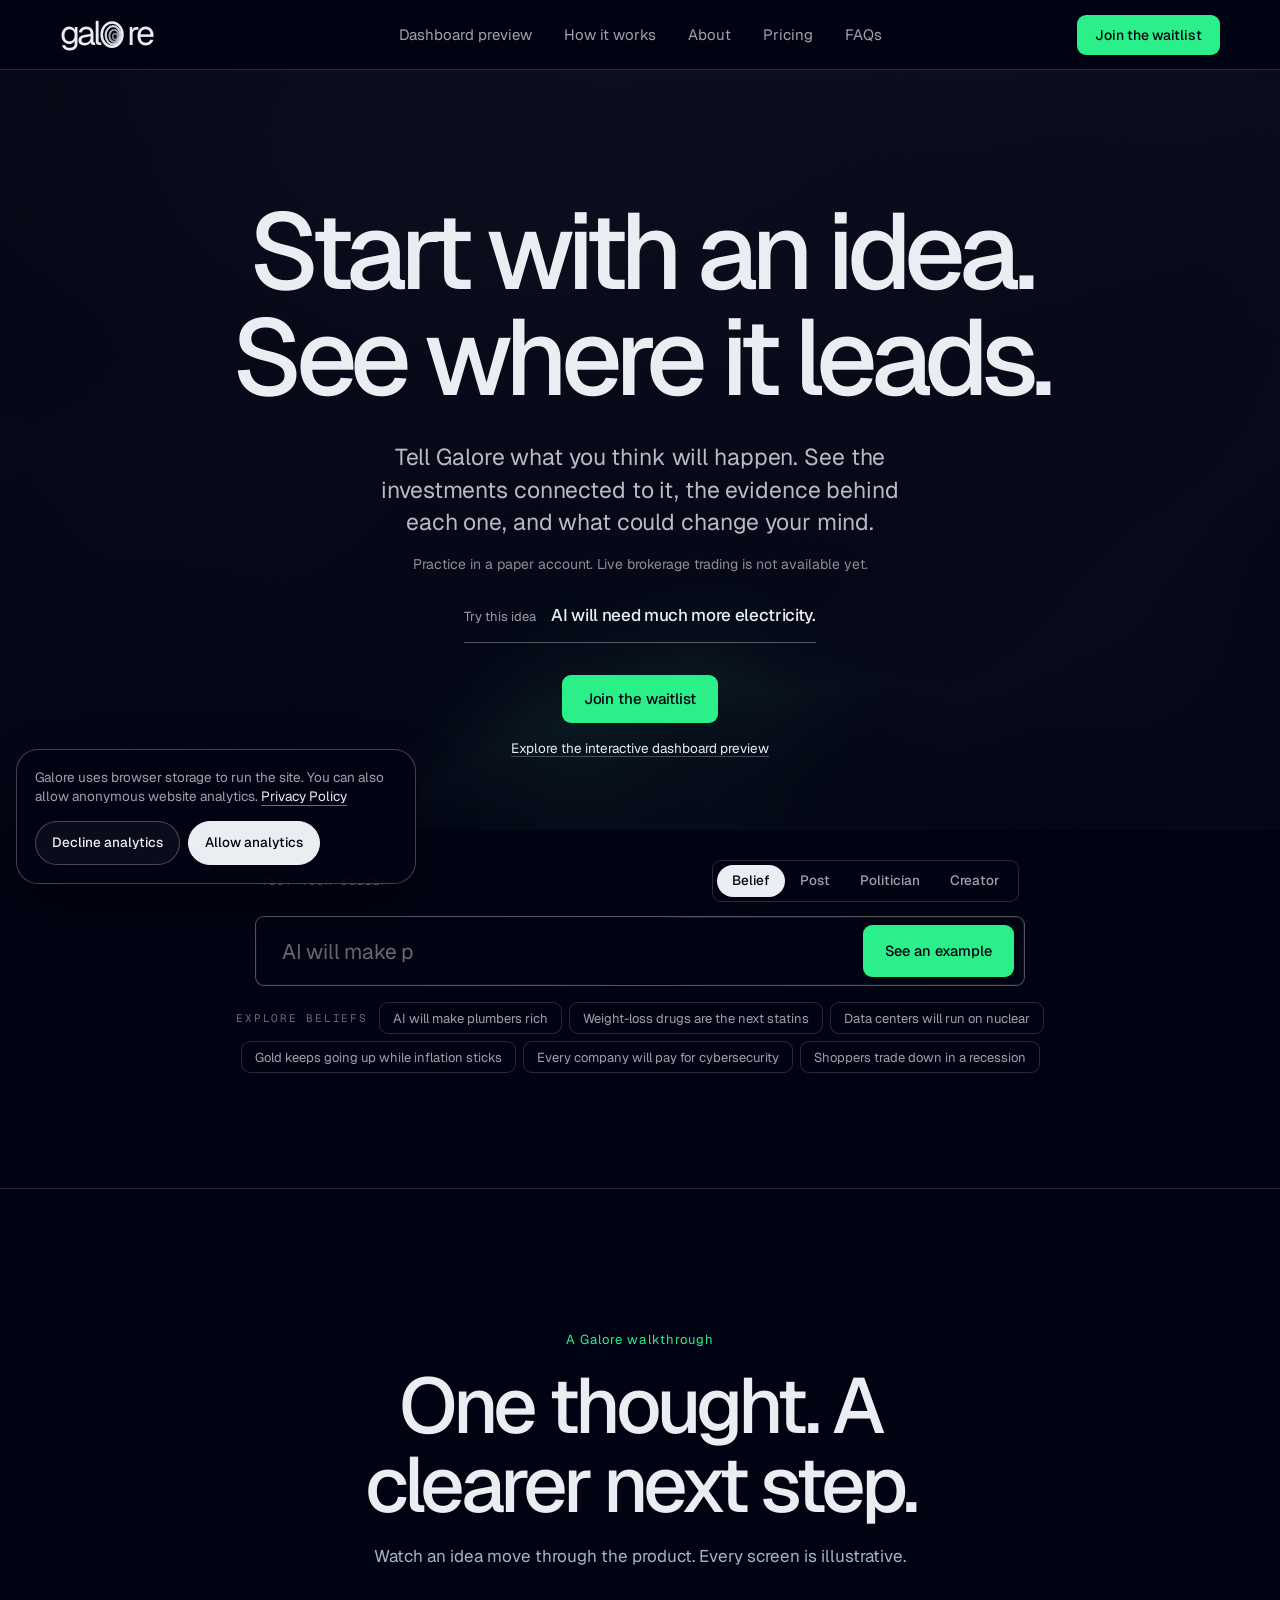
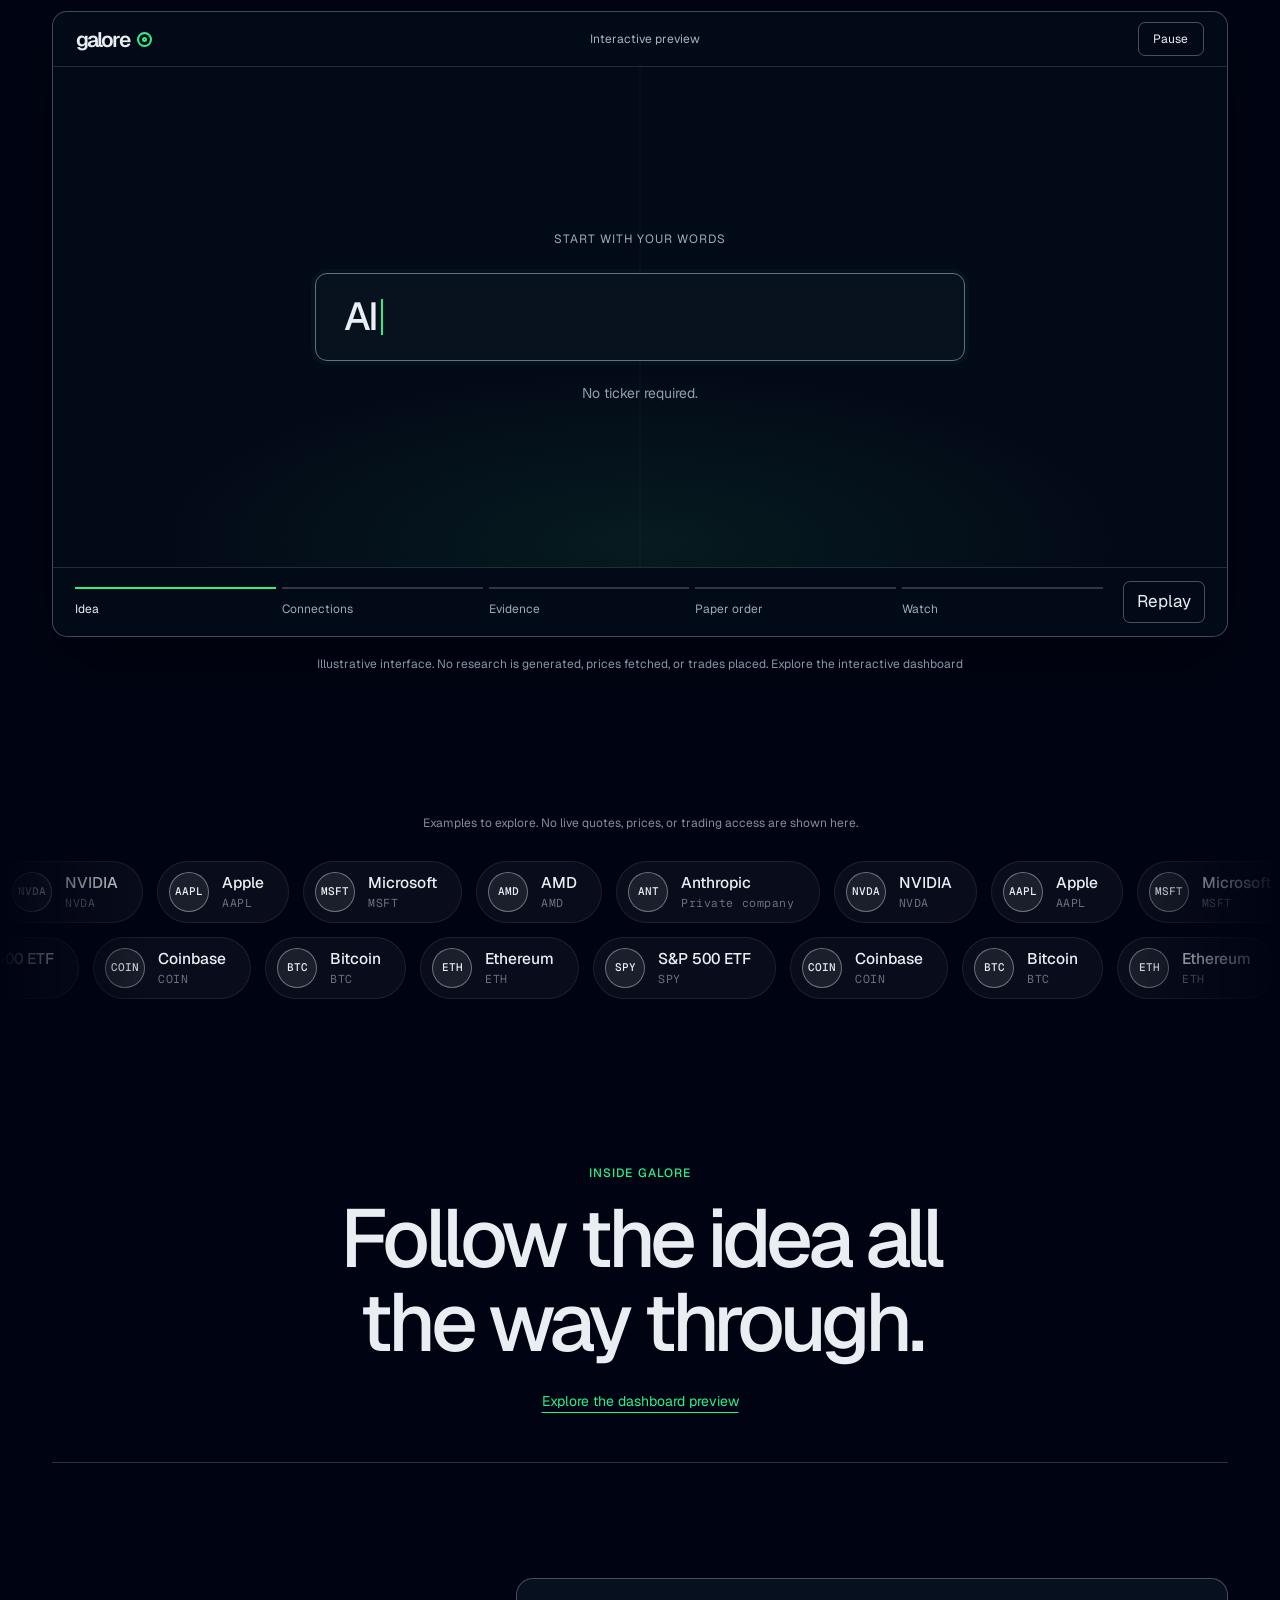
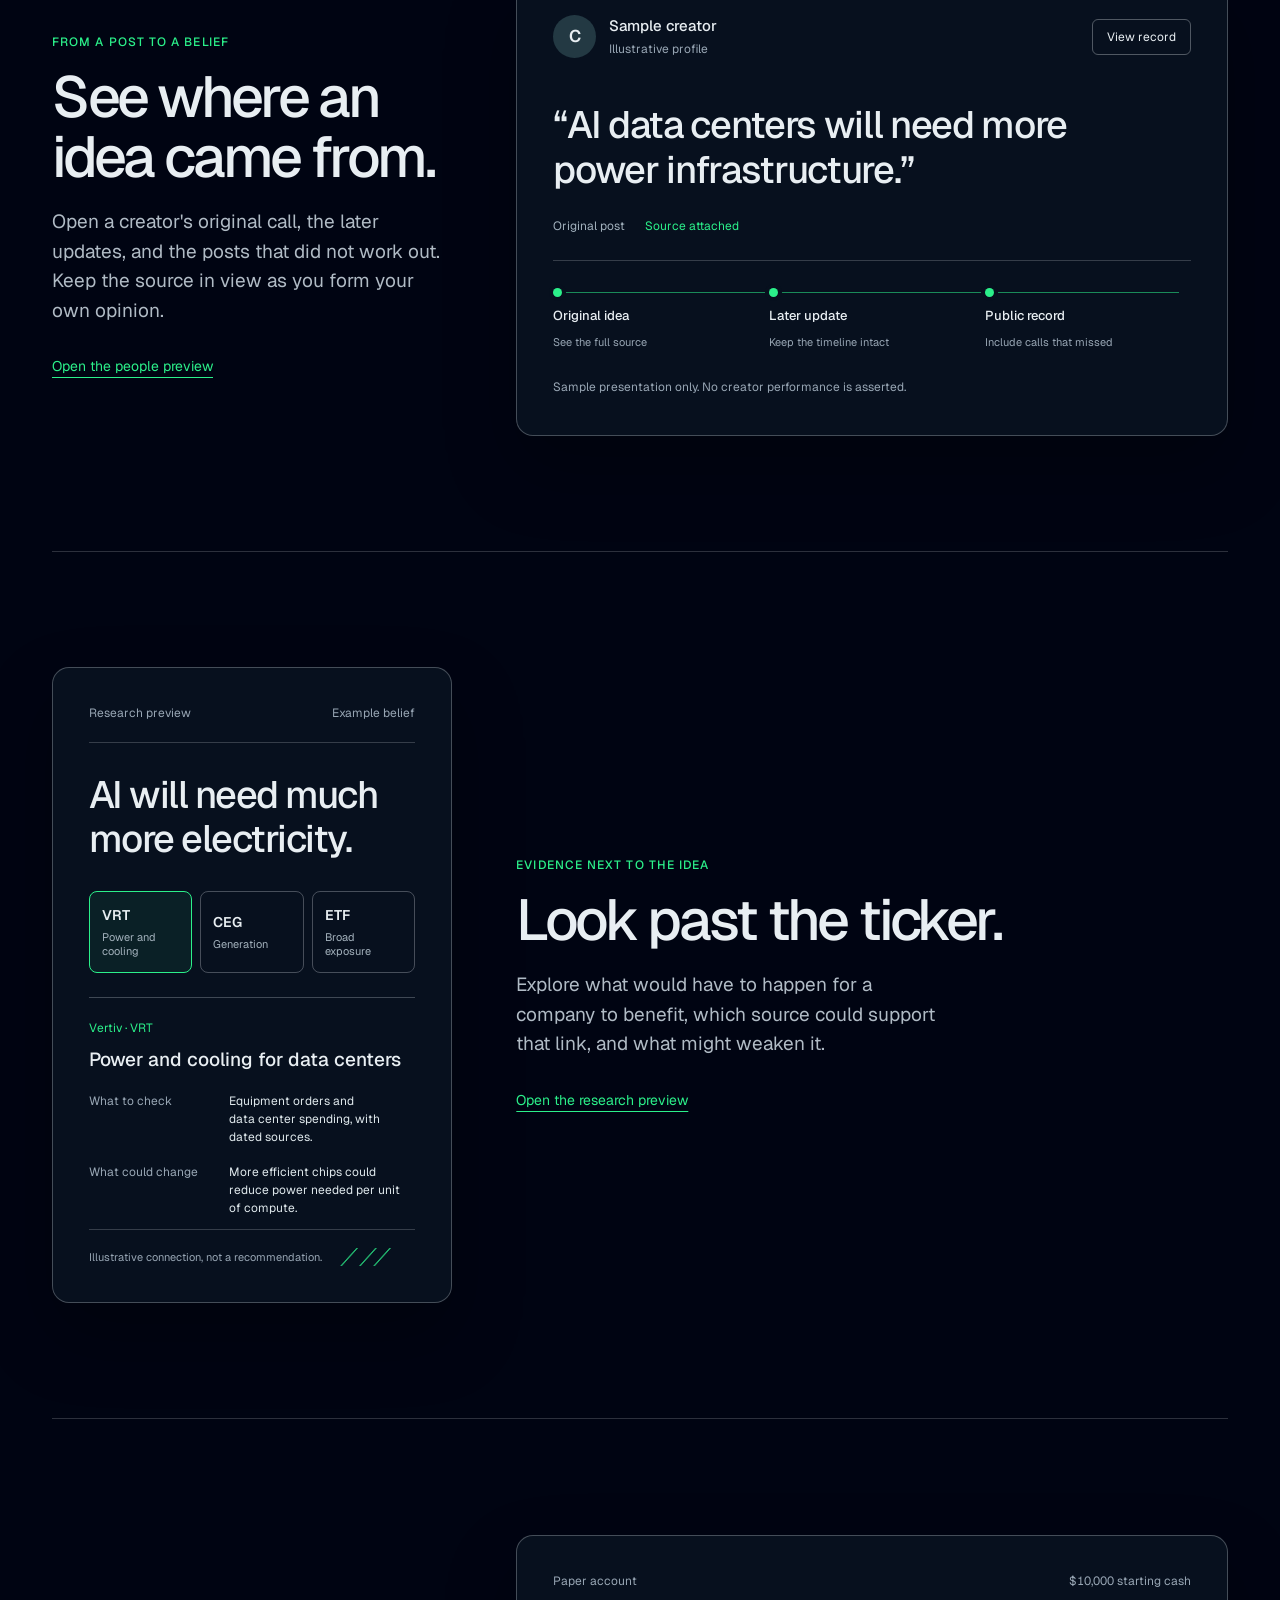
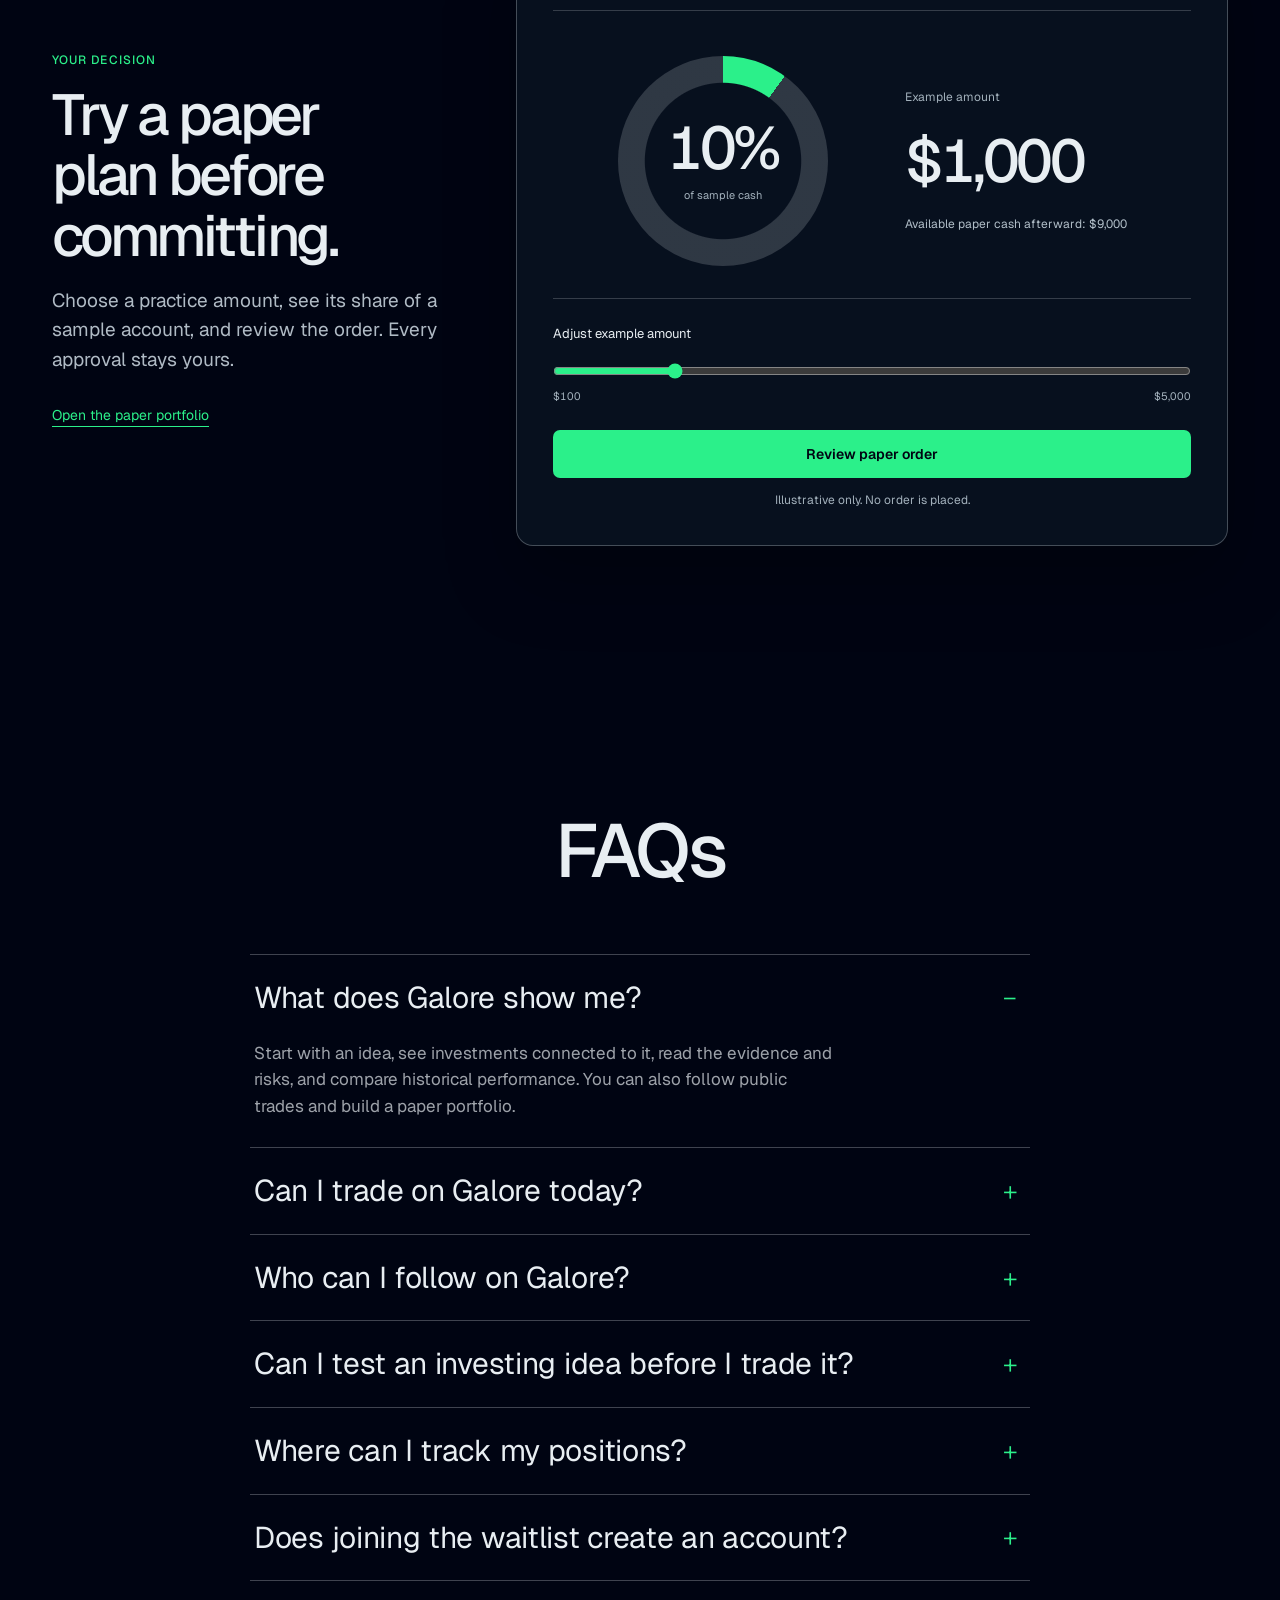
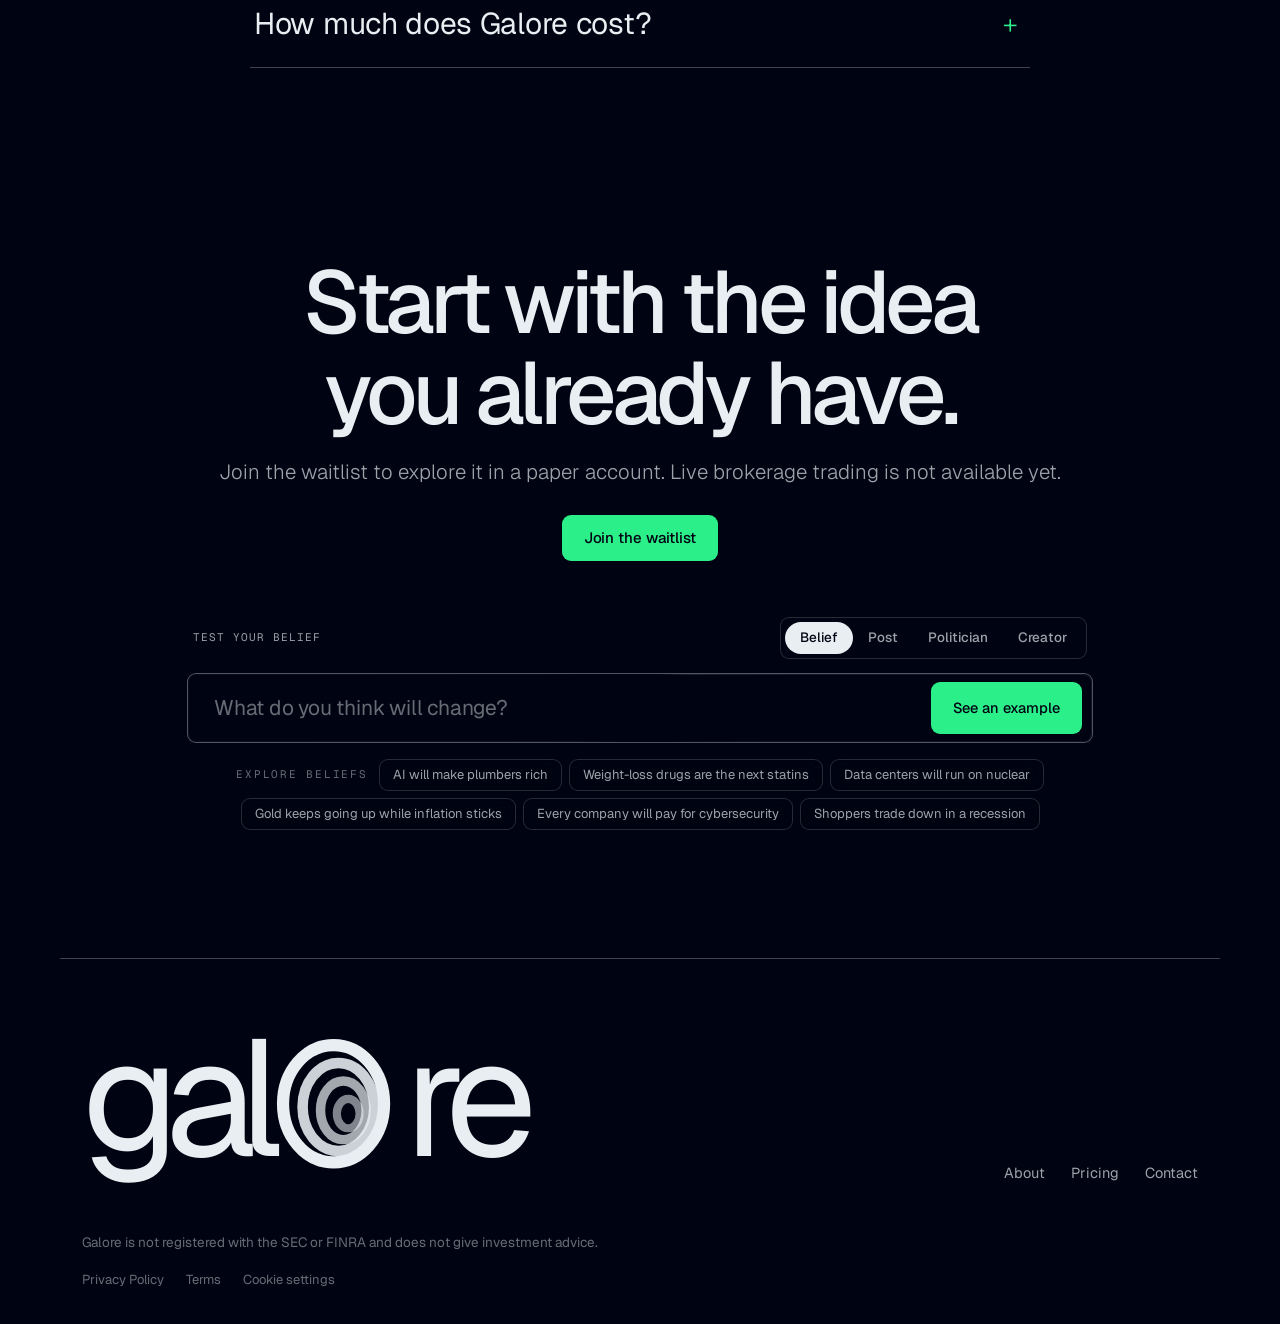
==== commit a974c3e7: "Replace inherited feature grid with visual product screens" ====
--- a/index.html
+++ b/index.html
@@ -35,6 +35,7 @@
 <link rel="stylesheet" href="/landing/ripple/ripple.css?v=20261125design2">
 <link rel="stylesheet" href="/landing/ripple/comparison-preview.css?v=1">
 <link rel="stylesheet" href="/landing/ripple/motion-preview.css?v=1">
+<link rel="stylesheet" href="/landing/ripple/showcase.css?v=1">
 <style>
 .hero-example{display:flex;align-items:baseline;gap:15px;margin-top:29px;padding:0 0 13px;border:0;border-bottom:1px solid rgba(232,238,242,.35);background:none;color:#E8EEF2;text-align:left;cursor:pointer;font:inherit}
 .hero-example span{font-size:13px;color:rgba(232,238,242,.65);white-space:nowrap}
@@ -114,75 +115,44 @@
   <div class="tape" data-tape></div>
 </section>
 
-<section class="sec feat" id="product" data-depth=".75" data-calm><span id="how-it-works"></span>
-  <h2 class="sec-h rv">What you can do with it</h2><p class="sec-intro rv">Go deeper when you want to. Each part answers a specific question.</p>
-  <div class="fgrid">
-
-    <article class="fc fc-records rv" data-fc="records">
-      <header><h3>Who made the call?</h3></header><p class="feature-lead">A public record should show the original post, date, later updates, exits, and calls that did not work out.</p>
-      <div class="fc-body">
-        <div class="rec"><span class="av">A</span><span class="rec-n"><b>Sample creator</b><i>Illustrative profile</i></span><span class="call">Source post</span></div>
-        <div class="rec"><span class="av">B</span><span class="rec-n"><b>Follow-up</b><i>Disclosure and date</i></span><span class="call">Update</span></div>
-        <div class="rec"><span class="av">C</span><span class="rec-n"><b>Outcome</b><i>Include losing calls too</i></span><span class="call">Review</span></div>
+<section class="showcase" id="product" aria-labelledby="showcase-title">
+  <div class="showcase-intro"><span class="showcase-overline">Inside Galore</span><h2 id="showcase-title">Follow the idea all the way through.</h2><a href="/dashboard-preview.html">Explore the dashboard preview</a></div>
+
+  <div class="showcase-block showcase-social" id="people">
+    <div class="showcase-copy"><span class="showcase-overline">From a post to a belief</span><h3>See where an idea came from.</h3><p>Open a creator's original call, the later updates, and the posts that did not work out. Keep the source in view as you form your own opinion.</p><a href="/dashboard-preview.html#people">Open the people preview</a></div>
+    <div class="social-demo" aria-label="Illustrative creator activity and idea trail">
+      <div class="social-header"><span class="demo-avatar">C</span><div><b>Sample creator</b><small>Illustrative profile</small></div><a class="social-follow" href="/dashboard-preview.html#people">View record</a></div>
+      <div class="social-quote">“AI data centers will need more power infrastructure.”</div>
+      <div class="social-source"><span>Original post</span><span>Source attached</span></div>
+      <div class="social-trail"><div><i></i><b>Original idea</b><small>See the full source</small></div><div><i></i><b>Later update</b><small>Keep the timeline intact</small></div><div><i></i><b>Public record</b><small>Include calls that missed</small></div></div>
+      <span class="demo-caption">Sample presentation only. No creator performance is asserted.</span>
+    </div>
+  </div>
+
+  <div class="showcase-block showcase-research" id="research">
+    <div class="showcase-copy"><span class="showcase-overline">Evidence next to the idea</span><h3>Look past the ticker.</h3><p>Explore what would have to happen for a company to benefit, which source could support that link, and what might weaken it.</p><a href="/dashboard-preview.html#research">Open the research preview</a></div>
+    <div class="research-demo" aria-label="Illustrative research screen">
+      <div class="demo-toolbar"><span>Research preview</span><span>Example belief</span></div>
+      <div class="research-belief">AI will need much more electricity.</div>
+      <div class="research-selector" role="tablist" aria-label="Illustrative investment connections">
+        <button type="button" id="connection-vrt" role="tab" aria-selected="true" aria-controls="connection-detail" data-connection="vrt">VRT <small>Power and cooling</small></button>
+        <button type="button" id="connection-ceg" role="tab" aria-selected="false" aria-controls="connection-detail" data-connection="ceg">CEG <small>Generation</small></button>
+        <button type="button" id="connection-etf" role="tab" aria-selected="false" aria-controls="connection-detail" data-connection="etf">ETF <small>Broad exposure</small></button>
       </div>
-      <div class="fc-foot"><a class="lk" href="/dashboard-preview.html#people">View the people walkthrough</a></div>
-    </article>
-
-    <article class="fc fc-watch rv" data-fc="watch">
-      <header><h3>What changed?</h3></header><p class="feature-lead">Keep the news connected to the reason you were watching a company.</p>
-      <div class="fc-body">
-        <p class="ask"><span data-type>What's going on with Nvidia?</span></p>
-        <div class="ans">
-          <p class="s1"><b>Example scenario:</b> A leadership change could affect Nvidia.</p>
-          <p class="s2">Galore would show the source, price move, and what changed for your belief.</p>
-        </div>
-        <div class="quote s3"><img src="/landing/assets/logos/NVDA.png" alt="" width="28" height="28" loading="lazy"><span class="q-t"><b>NVDA</b><i>Source and market context</i></span></div>
-      </div>
-    </article>
-
-    <article class="fc fc-follow rv" data-fc="follow">
-      <header><h3>Who else can I follow?</h3></header><p class="feature-lead">Browse the public record of creators, investors, and politicians.</p>
-      <div class="fc-body">
-        <ol class="lb" data-lb>
-          <li><a href="/dashboard-preview.html#people"><img class="av" src="/landing/assets/product-portraits/nancy-pelosi.jpg" alt="" loading="lazy"><span class="rec-n"><b>Nancy Pelosi</b><i>Former Speaker of the House</i></span><span class="ret">View record</span></a></li>
-          <li><a href="/dashboard-preview.html#people"><img class="av" src="https://upload.wikimedia.org/wikipedia/commons/d/df/Warren_Buffett_in_2010_%28cropped%29.jpg" alt="" loading="lazy" referrerpolicy="no-referrer" onerror="var s=document.createElement('span');s.className='av';s.textContent='WB';this.replaceWith(s)"><span class="rec-n"><b>Warren Buffett</b><i>Berkshire Hathaway chairman emeritus</i></span><span class="ret">View record</span></a></li>
-          <li><a href="/dashboard-preview.html#people"><img class="av" src="https://pbs.twimg.com/profile_images/1782845672829423617/xuyhQIY5_400x400.jpg" alt="" loading="lazy" referrerpolicy="no-referrer" onerror="var s=document.createElement('span');s.className='av';s.textContent='CW';this.replaceWith(s)"><span class="rec-n"><b>Cathie Wood</b><i>ARK Invest founder and CEO</i></span><span class="ret">View record</span></a></li>
-          <li><a href="/dashboard-preview.html#people"><img class="av" src="https://pbs.twimg.com/profile_images/1619837521059348481/9UeNLFmD_400x400.jpg" alt="" loading="lazy" referrerpolicy="no-referrer" onerror="var s=document.createElement('span');s.className='av';s.textContent='BA';this.replaceWith(s)"><span class="rec-n"><b>Bill Ackman</b><i>Pershing Square CEO</i></span><span class="ret">View record</span></a></li>
-          <li><a href="/dashboard-preview.html#people"><span class="av">DT</span><span class="rec-n"><b>David Tepper</b><i>Appaloosa founder, Carolina Panthers owner</i></span><span class="ret">View record</span></a></li>
-        </ol>
-      </div>
-      <div class="fc-foot"><span class="cap">Illustrative directory. No holdings or returns asserted here</span><a class="lk" href="/waitlist" data-sheet>Join the waitlist</a></div>
-    </article>
-
-    <article class="fc fc-post rv" data-fc="post">
-      <header><h3>Where did that idea come from?</h3></header><p class="feature-lead">See how a public post could become an investing idea. The preview does not read links.</p>
-      <div class="fc-body">
-        <div class="post-top">
-          <div class="thumb"><span class="pbtn" aria-hidden="true"></span><span class="thumb-t">Data Center Richness <i>on YouTube</i></span></div>
-          <div class="paste"><span>Choose a platform to try a sample link</span>
-            <span class="soc">
-              <button type="button" class="soc-b" data-label="YouTube" title="YouTube" aria-label="Paste a YouTube link"><img src="/landing/assets/social/youtube.svg" alt="" loading="lazy"></button>
-              <button type="button" class="soc-b" data-label="TikTok" title="TikTok" aria-label="Paste a TikTok link"><img src="/landing/assets/social/tiktok.svg" alt="" loading="lazy"></button>
-              <button type="button" class="soc-b" data-label="Instagram" title="Instagram" aria-label="Paste an Instagram link"><img src="/landing/assets/social/instagram.svg" alt="" loading="lazy"></button>
-              <button type="button" class="soc-b" data-label="Reddit" title="Reddit" aria-label="Paste a Reddit link"><img src="/landing/assets/social/reddit.svg" alt="" loading="lazy"></button>
-              <button type="button" class="soc-b" data-label="X" title="X" aria-label="Paste an X link"><img src="/landing/assets/social/x.svg" alt="" loading="lazy"></button>
-              <button type="button" class="soc-b" data-label="Substack" title="Substack" aria-label="Paste a Substack link"><img src="/landing/assets/social/substack.svg" alt="" loading="lazy"></button>
-            </span>
-          </div>
-        </div>
-        <ol class="flow">
-          <li class="s1"><span class="k">From the post</span><p>Example claim: On-site power may help data centers facing grid delays.</p></li>
-          <li class="s2"><span class="k">Belief</span><p>AI data centers facing grid delays will buy more on-site power.</p></li>
-          <li class="s3"><span class="k">Illustrative connections</span>
-            <p class="ideas"><span><b>Fuel cells</b> Could supply some on-site power</span><span><b>Energy infrastructure</b> Could affect gas delivery</span></p></li>
-        </ol>
-      </div>
-    </article>
-
-    <article class="fc fc-practice gedge rv" data-fc="practice"><header><h3>How would it have done?</h3></header><p class="feature-lead">Put a belief beside past prices and a familiar benchmark.</p><div class="fc-body"><p class="pr-belief">Energy powers the AI buildout.</p><p class="cap">Compare this idea with historical prices and the S&amp;P 500. Each result shows its dates, sources, and risks.</p></div><div class="fc-foot"><a class="btn btn-line" href="#try" data-focus-try><span>Try an example</span></a></div></article>
-
-    <article class="fc fc-port rv" data-fc="port"><header><h3>What have I chosen?</h3></header><p class="feature-lead">See your positions together before deciding what comes next.</p><div class="fc-body"><p class="cap">Track what you choose across equities, ETFs, and crypto. Your positions and allocations appear here once you use a paper account.</p><ul class="alloc"><li><span class="al-n"><b>Equities</b></span></li><li><span class="al-n"><b>ETFs</b></span></li><li><span class="al-n"><b>Crypto</b></span></li></ul></div><div class="fc-foot"><a class="btn btn-line" href="/waitlist" data-sheet><span>Join the waitlist</span></a></div></article>
-
+      <div class="research-detail" id="connection-detail" role="tabpanel" aria-labelledby="connection-vrt" aria-live="polite"><span data-research-name>Vertiv · VRT</span><b data-research-link>Power and cooling for data centers</b><div class="research-evidence"><span>What to check</span><p data-research-check>Equipment orders and data center spending, with dated sources.</p></div><div class="research-risk"><span>What could change</span><p data-research-risk>More efficient chips could reduce power needed per unit of compute.</p></div></div>
+      <div class="research-bottom"><span>Illustrative connection, not a recommendation.</span><span class="research-trace" aria-hidden="true"></span></div>
+    </div>
+  </div>
+
+  <div class="showcase-block showcase-portfolio" id="paper-plan">
+    <div class="showcase-copy"><span class="showcase-overline">Your decision</span><h3>Try a paper plan before committing.</h3><p>Choose a practice amount, see its share of a sample account, and review the order. Every approval stays yours.</p><a href="/dashboard-preview.html#portfolio">Open the paper portfolio</a></div>
+    <div class="portfolio-demo" aria-label="Interactive simulated paper allocation">
+      <div class="demo-toolbar"><span>Paper account</span><span>$10,000 starting cash</span></div>
+      <div class="portfolio-display"><div class="portfolio-ring" data-portfolio-ring><span data-allocation-percent>10%</span><small>of sample cash</small></div><div class="portfolio-values"><span>Example amount</span><strong data-allocation-amount>$1,000</strong><small>Available paper cash afterward: <span data-remaining-cash>$9,000</span></small></div></div>
+      <label class="portfolio-control" for="portfolio-range">Adjust example amount <input id="portfolio-range" type="range" min="100" max="5000" step="100" value="1000"><span><small>$100</small><small>$5,000</small></span></label>
+      <button class="portfolio-review" type="button" data-paper-review>Review paper order</button>
+      <p class="portfolio-feedback" data-paper-feedback role="status">Illustrative only. No order is placed.</p>
+    </div>
   </div>
 </section>
 
@@ -235,6 +205,7 @@
 <script src="/landing/ripple/site.js?v=20261125design4"></script>
 <script src="/landing/ripple/comparison-preview.js?v=1"></script>
 <script src="/landing/ripple/motion-preview.js?v=1"></script>
+<script src="/landing/ripple/showcase.js?v=1"></script>
 <script>
 document.querySelector('[data-hero-example]')?.addEventListener('click', function () {
   const consoleRoot = document.querySelector('[data-console="hero"]');
--- a/landing/ripple/showcase.css
+++ b/landing/ripple/showcase.css
@@ -0,0 +1,49 @@
+.showcase{max-width:1220px;margin:auto;padding:clamp(100px,12vw,160px) 22px 0}
+.showcase-intro{text-align:center;max-width:850px;margin:0 auto 48px}
+.showcase-overline{display:block;color:#2BF08A;font:500 12px/1.2 var(--sans);letter-spacing:.09em;text-transform:uppercase;margin-bottom:17px}
+.showcase-intro h2{font:500 clamp(43px,6.5vw,82px)/1.02 var(--sans);letter-spacing:-.06em;margin:0 0 24px}
+.showcase-intro>a,.showcase-copy>a{color:#2BF08A;font-size:14px;text-decoration:underline;text-underline-offset:6px}
+.showcase-block{display:grid;grid-template-columns:minmax(0,.72fr) minmax(0,1.28fr);gap:clamp(34px,5vw,80px);align-items:center;padding:clamp(70px,9vw,120px) 0;border-top:1px solid rgba(232,238,242,.19)}
+.showcase-copy h3{font:500 clamp(38px,4.5vw,62px)/1.05 var(--sans);letter-spacing:-.055em;margin:0 0 20px}
+.showcase-copy p{font:400 clamp(16px,1.6vw,19px)/1.55 var(--sans);color:#B0BBC5;margin:0 0 28px;max-width:430px}
+.showcase-research .showcase-copy{order:2}.showcase-research .research-demo{order:1}
+.social-demo,.research-demo,.portfolio-demo{background:#07101e;border:1px solid rgba(232,238,242,.27);border-radius:17px;padding:clamp(20px,3vw,36px);box-shadow:0 32px 70px rgba(0,0,0,.27);min-width:0}
+.social-header{display:flex;gap:13px;align-items:center}
+.demo-avatar{display:grid;place-items:center;flex:none;width:43px;height:43px;border-radius:50%;background:#233943;color:#E8EEF2;font-weight:600}
+.social-header>div{display:flex;flex-direction:column;gap:3px}.social-header b{font-size:15px;font-weight:500}.social-header small,.demo-caption{font-size:12px;color:#98A6B4}.social-follow{margin-left:auto;border:1px solid rgba(232,238,242,.32);border-radius:6px;padding:8px 14px;font-size:12px}
+.social-quote{font:500 clamp(24px,3vw,38px)/1.18 var(--sans);letter-spacing:-.035em;margin:45px 0 24px;max-width:570px}
+.social-source{display:flex;gap:20px;color:#A2B1BD;font-size:12px;padding-bottom:25px;border-bottom:1px solid rgba(232,238,242,.2)}
+.social-source span:last-child{color:#2BF08A}
+.social-trail{display:grid;grid-template-columns:repeat(3,minmax(0,1fr));gap:10px;padding:27px 0 24px;position:relative}
+.social-trail::before{content:"";position:absolute;top:31px;left:12px;right:12px;height:1px;background:rgba(43,240,138,.55);transform-origin:left;animation:showcase-line 4.5s ease-in-out infinite}
+@keyframes showcase-line{0%,8%{transform:scaleX(0)}58%,100%{transform:scaleX(1)}}
+.social-trail>div{min-width:0;display:flex;flex-direction:column;gap:9px;position:relative;animation:showcase-node 4.5s ease-in-out infinite}
+.social-trail>div:nth-child(2){animation-delay:.4s}.social-trail>div:nth-child(3){animation-delay:.8s}
+@keyframes showcase-node{0%,12%{opacity:.45}35%,100%{opacity:1}}
+.social-trail i{width:9px;height:9px;border-radius:50%;background:#2BF08A;box-shadow:0 0 0 4px #07101e}.social-trail b{font-size:13px;font-weight:500}.social-trail small{font-size:11px;color:#98A6B4;line-height:1.35}
+.demo-toolbar{display:flex;justify-content:space-between;gap:12px;font-size:12px;color:#98A6B4;padding-bottom:20px;border-bottom:1px solid rgba(232,238,242,.2)}
+.research-belief{font:500 clamp(25px,3vw,38px)/1.15 var(--sans);letter-spacing:-.04em;margin:30px 0}
+.research-selector{display:grid;grid-template-columns:repeat(3,1fr);gap:8px}
+.research-selector button{text-align:left;background:transparent;color:#E8EEF2;border:1px solid rgba(232,238,242,.28);border-radius:8px;padding:14px 12px;font:600 14px var(--sans);cursor:pointer;transition:background .2s,border-color .2s,transform .2s}
+.research-selector button:hover,.research-selector button[aria-selected=true]{border-color:#2BF08A;background:rgba(43,240,138,.07)}
+.research-selector button:active{transform:scale(.97)}.research-selector small{display:block;font:400 11px/1.3 var(--sans);color:#A3B1BC;margin-top:6px}
+.research-detail{margin:24px 0 10px;border-top:1px solid rgba(232,238,242,.25);min-height:222px}
+.research-detail.is-switching{animation:showcase-switch .38s cubic-bezier(.2,.8,.2,1)}
+@keyframes showcase-switch{from{opacity:.35;transform:translateY(10px)}to{opacity:1;transform:none}}
+.research-detail>span{display:block;font-size:12px;color:#2BF08A;margin:21px 0 9px}
+.research-detail>b{font-size:19px;font-weight:500}
+.research-evidence,.research-risk{display:grid;grid-template-columns:130px 1fr;gap:10px;padding-top:17px;font-size:12px;line-height:1.5}
+.research-evidence span,.research-risk span{color:#98A6B4}.research-evidence p,.research-risk p{margin:0;color:#DFE8EC}
+.research-bottom{border-top:1px solid rgba(232,238,242,.2);display:flex;justify-content:space-between;align-items:center;gap:15px;padding-top:18px;font-size:11px;color:#98A6B4}
+.research-trace{width:78px;height:18px;background:linear-gradient(132deg,transparent 0 20%,#2BF08A 21% 22%,transparent 23% 40%,#2BF08A 41% 42%,transparent 43% 55%,#2BF08A 56% 57%,transparent 58%);opacity:.7}
+.portfolio-display{display:flex;align-items:center;justify-content:center;gap:clamp(25px,6vw,90px);padding:45px 0 32px}
+.portfolio-ring{width:clamp(150px,17vw,210px);aspect-ratio:1;border-radius:50%;display:flex;align-items:center;justify-content:center;flex-direction:column;flex:none;background:radial-gradient(closest-side,#07101e 74%,transparent 75%),conic-gradient(#2BF08A var(--allocation,10%),rgba(232,238,242,.18) 0);transition:background .25s}
+.portfolio-ring>span{font-size:clamp(39px,5vw,60px);font-weight:500;letter-spacing:-.06em;line-height:1}.portfolio-ring small{font-size:11px;color:#A3B1BC;margin-top:9px}
+.portfolio-values{display:flex;flex-direction:column;gap:10px}.portfolio-values>span{font-size:12px;color:#A3B1BC}.portfolio-values strong{font-size:clamp(38px,5vw,60px);font-weight:500;letter-spacing:-.06em}.portfolio-values small{font-size:12px;line-height:1.45;color:#B1BEC8}
+.portfolio-control{display:block;font-size:13px;border-top:1px solid rgba(232,238,242,.2);padding-top:25px}
+.portfolio-control input{display:block;width:100%;margin:20px 0 9px;accent-color:#2BF08A;cursor:pointer}.portfolio-control>span{display:flex;justify-content:space-between;color:#A3B1BC}
+.portfolio-review{display:block;width:100%;min-height:48px;margin-top:26px;background:#2BF08A;border:0;border-radius:7px;color:#000412;font:600 14px var(--sans);cursor:pointer;transition:transform .18s}.portfolio-review:active{transform:scale(.97)}
+.portfolio-feedback{font-size:12px;line-height:1.4;color:#A3B1BC;text-align:center;margin:14px 0 0;min-height:17px}
+@media(max-width:800px){.showcase-block{grid-template-columns:1fr;gap:32px}.showcase-research .showcase-copy{order:0}.showcase-research .research-demo{order:0}.showcase-intro{text-align:left}}
+@media(max-width:470px){.showcase{padding:90px 18px 0}.showcase-block{padding:70px 0}.social-demo,.research-demo,.portfolio-demo{padding:19px 16px}.social-quote{margin:31px 0 20px}.social-trail{gap:5px}.social-trail b{font-size:11px}.social-trail small{font-size:10px}.research-selector{gap:4px}.research-selector button{font-size:12px;padding:10px 6px}.research-selector small{font-size:9px}.research-evidence,.research-risk{grid-template-columns:100px 1fr}.portfolio-display{gap:15px}.portfolio-ring{width:135px}.portfolio-values strong{font-size:34px}}
+@media(prefers-reduced-motion:reduce){.showcase *,.showcase *::before{animation:none!important;transition:none!important}.social-trail::before{transform:none}}
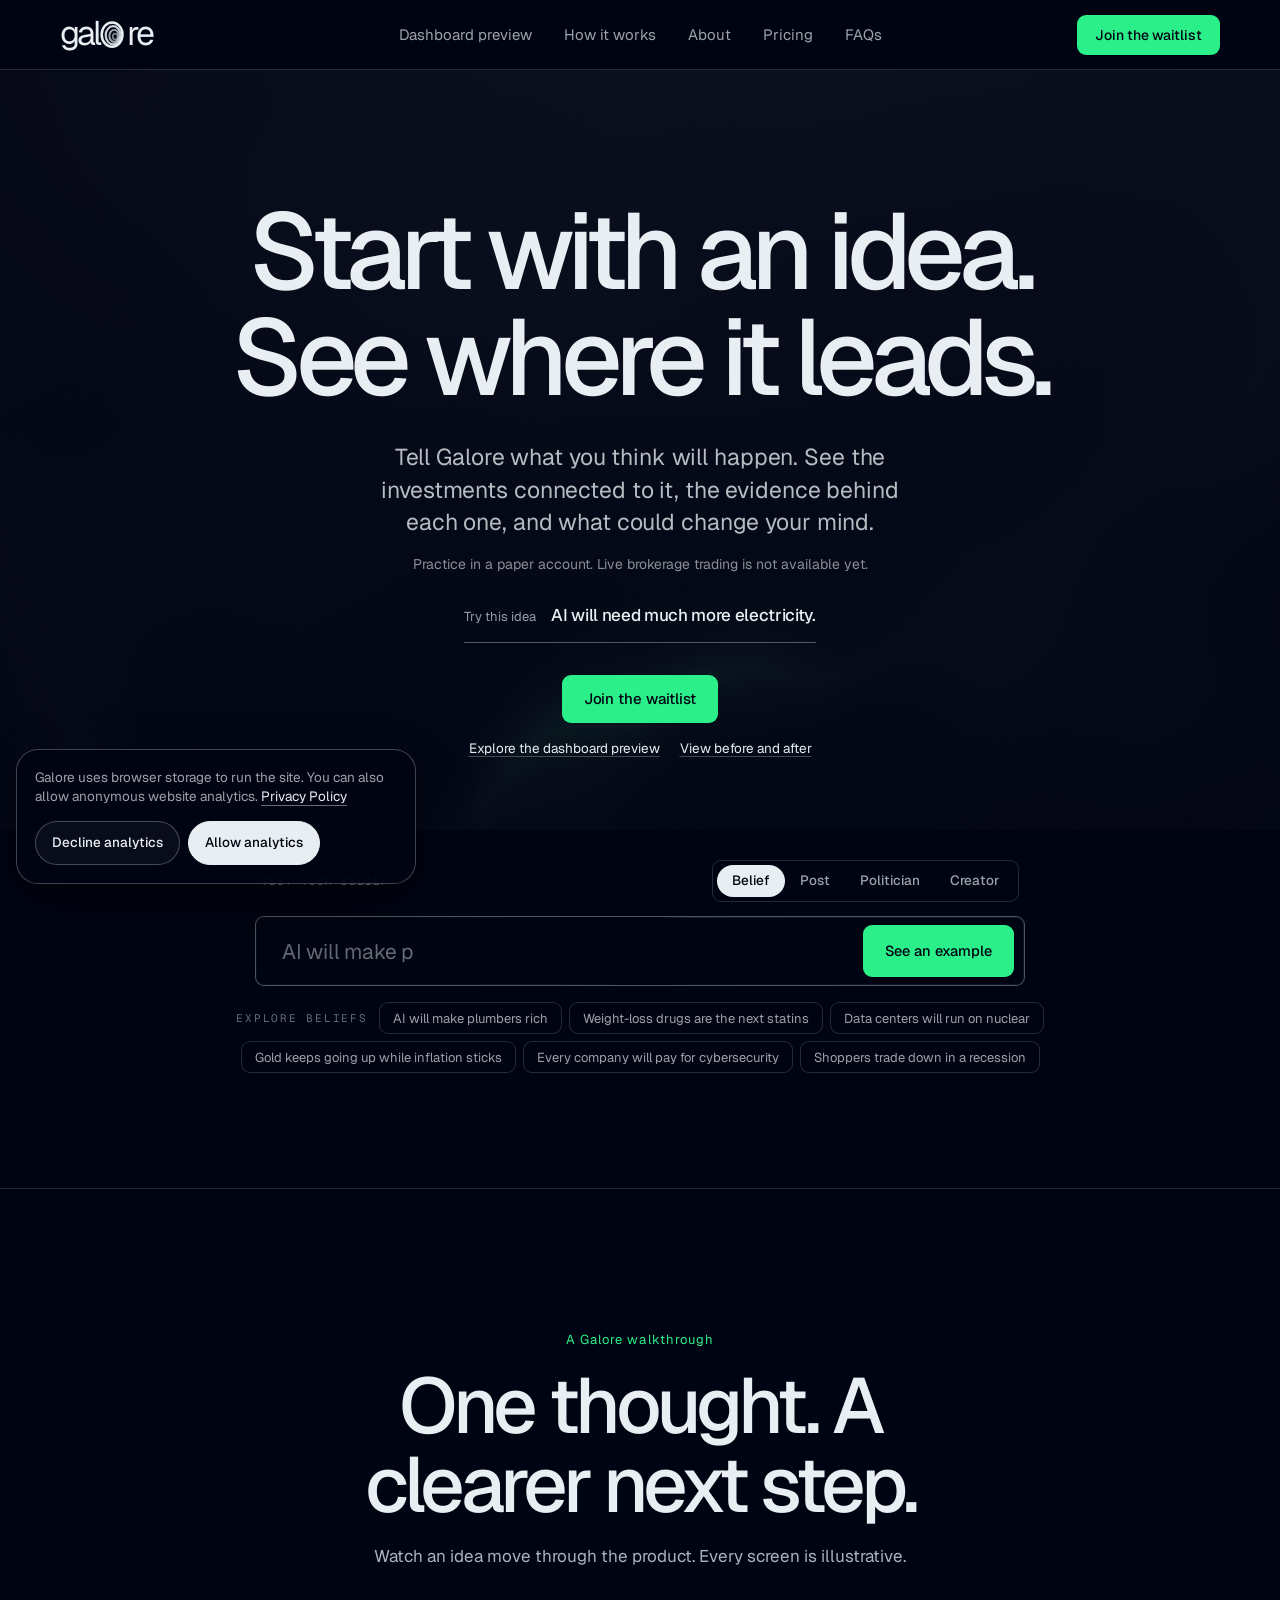
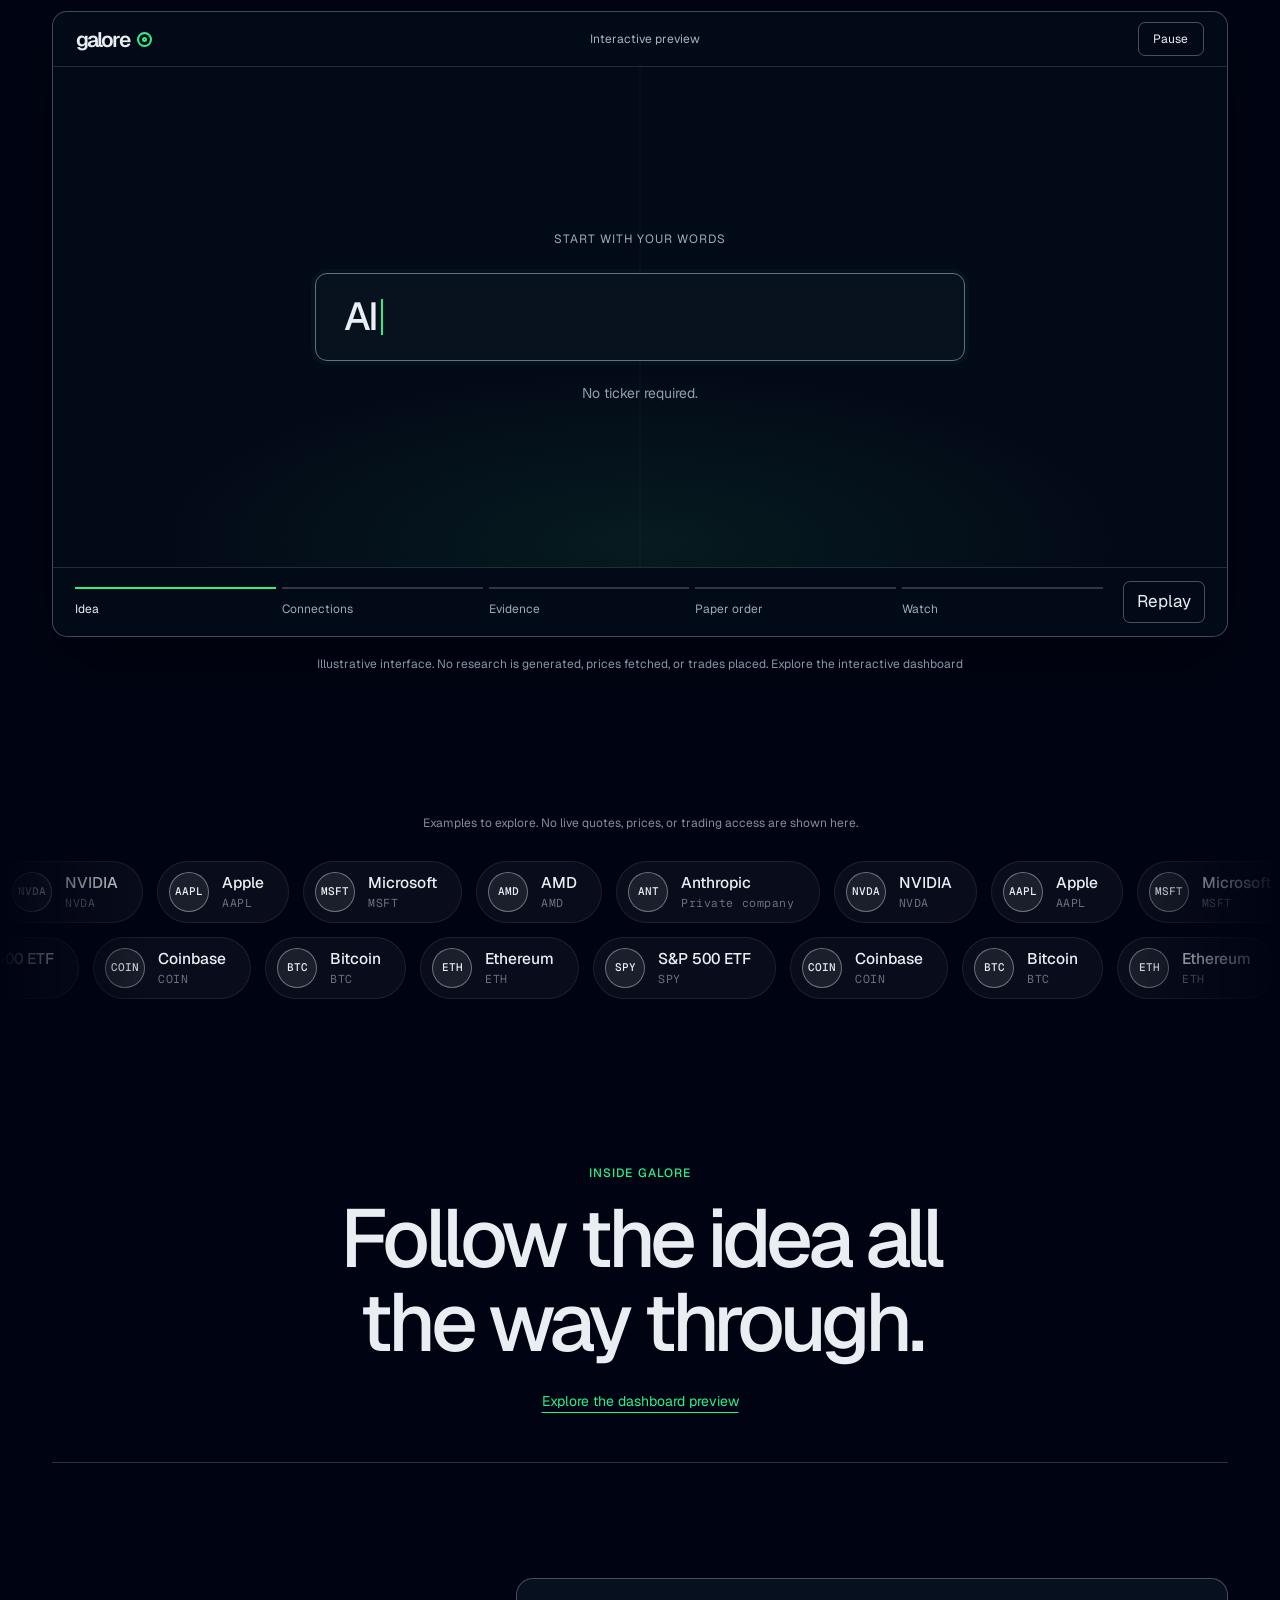
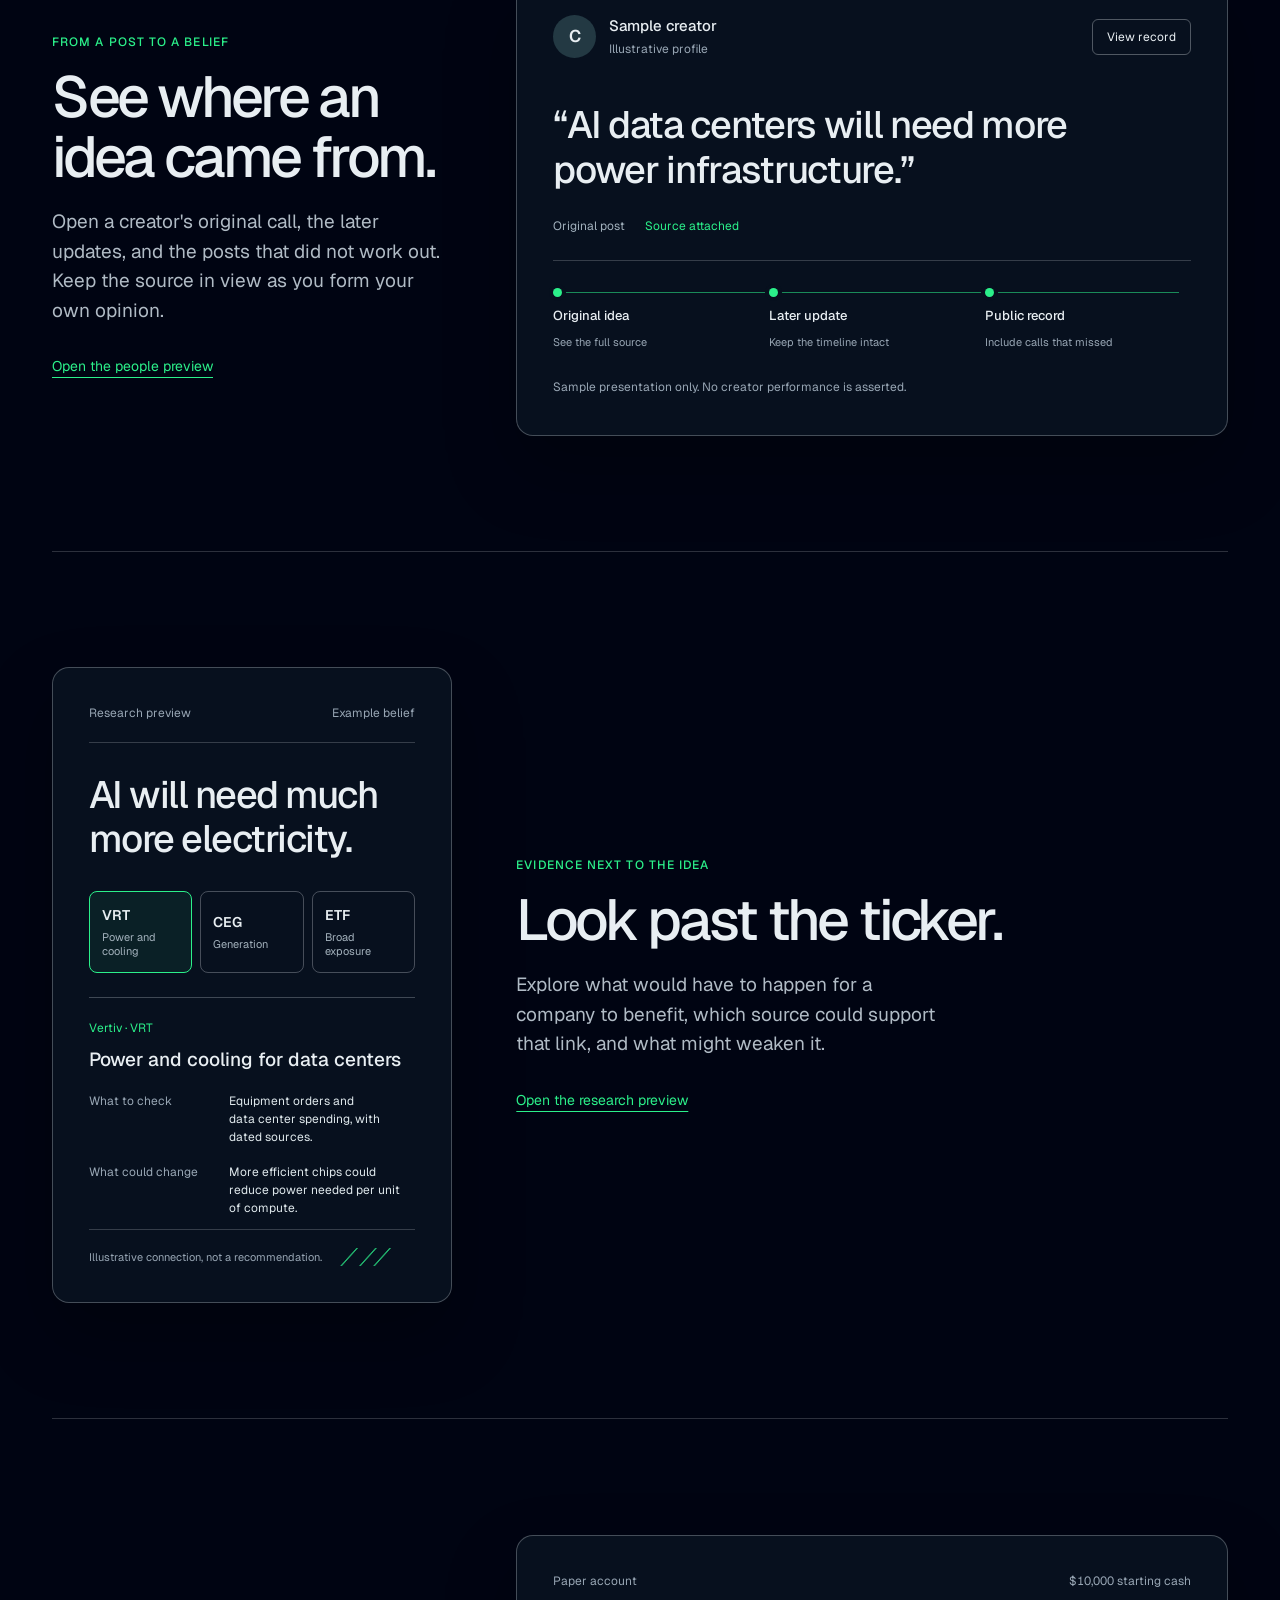
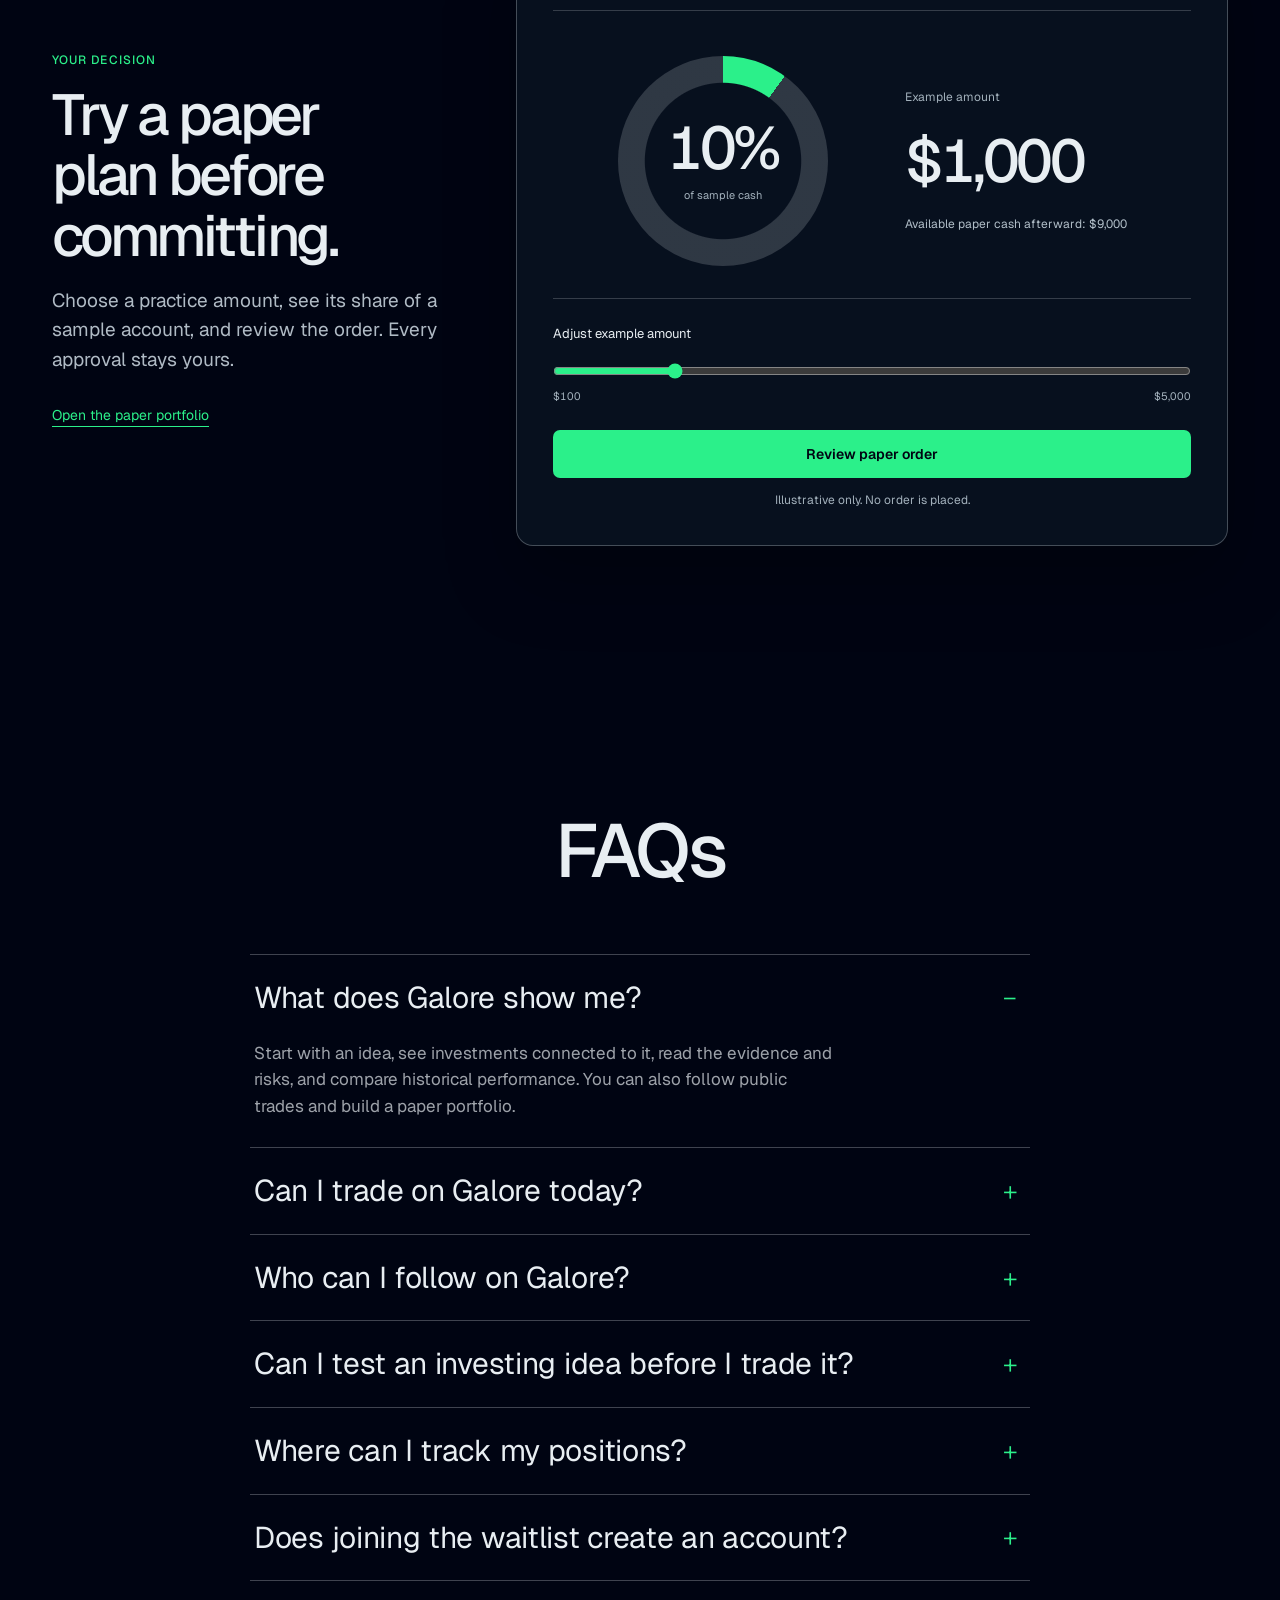
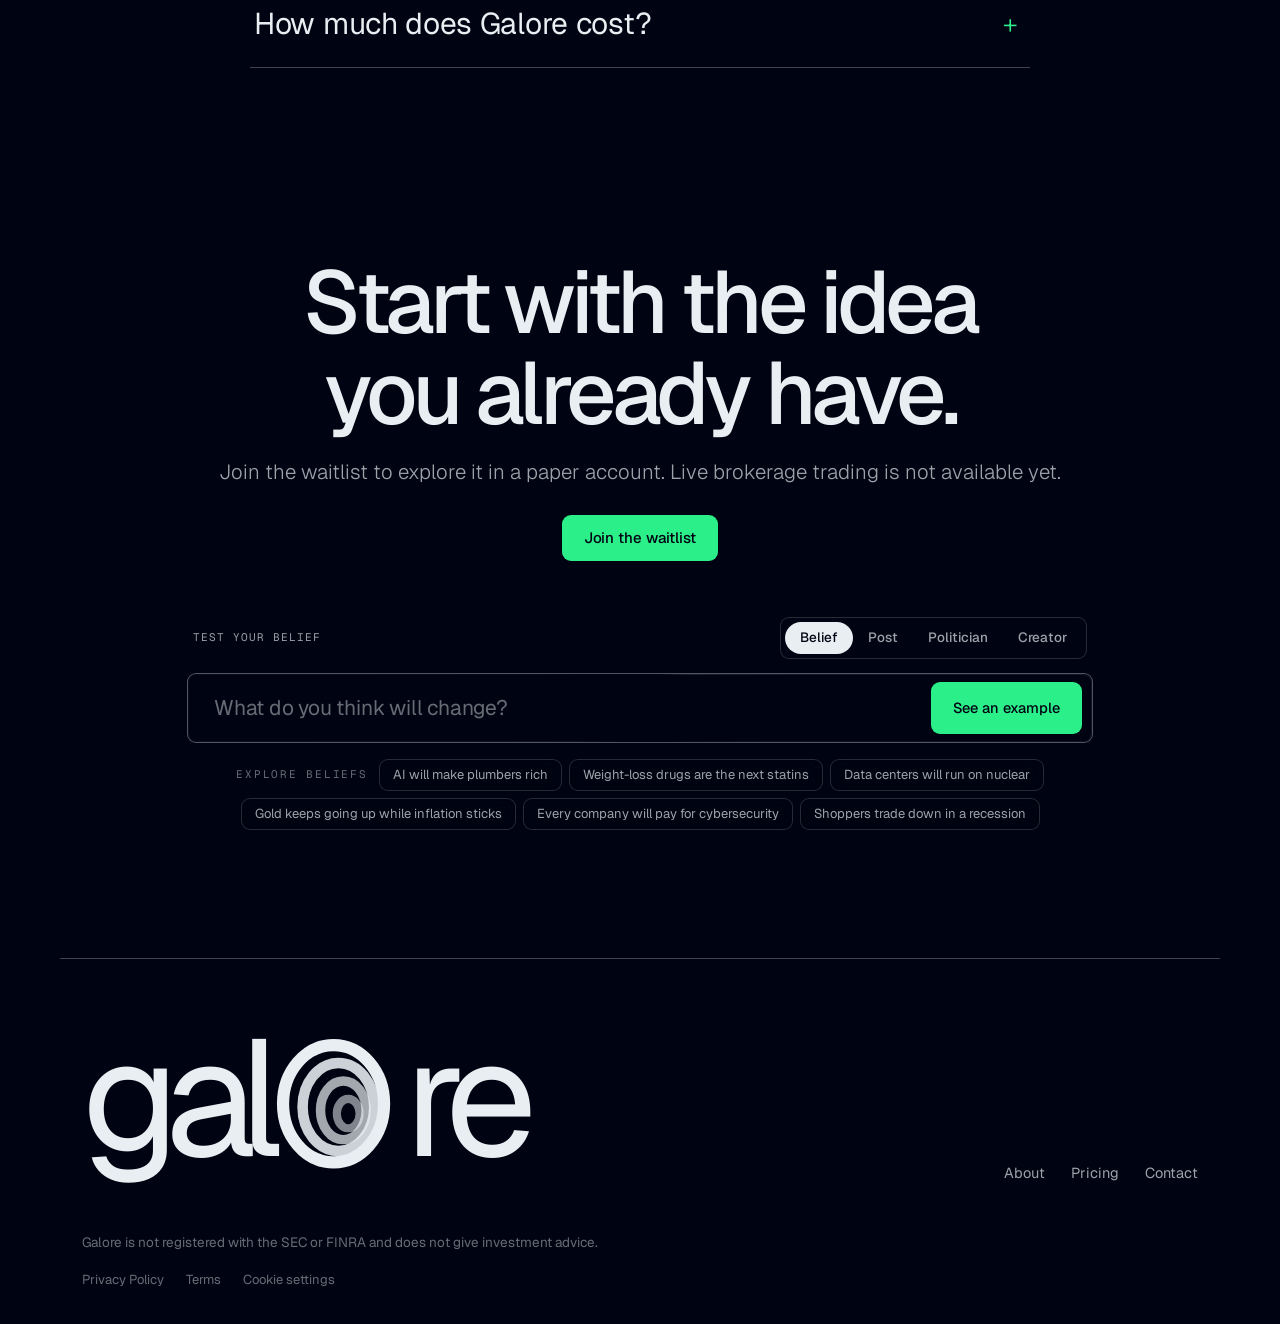
==== commit a2d80393: "Add before and after comparison of Galore sites" ====
--- a/index.html
+++ b/index.html
@@ -82,7 +82,7 @@
     <div class="hero-btns">
       <a class="btn btn-go" href="/waitlist" data-sheet data-join><span>Join the waitlist</span></a>
     </div>
-    <p class="hero-return"><a href="/dashboard-preview.html">Explore the interactive dashboard preview</a></p>
+    <p class="hero-return"><a href="/dashboard-preview.html">Explore the dashboard preview</a><a href="/comparison.html">View before and after</a></p>
     <div id="try" data-console="hero"></div>
   </div>
   
--- a/landing/ripple/comparison-preview.css
+++ b/landing/ripple/comparison-preview.css
@@ -22,6 +22,7 @@
 .hero-btns{margin-top:32px}
 .hero-btns .btn{min-height:48px}
 .hero-return{margin-top:16px}
+.hero-return{display:flex;justify-content:center;gap:20px;flex-wrap:wrap}
 .hero-in>[data-console]{margin-top:clamp(62px,8vw,105px);max-width:770px}
 .cx-top{margin-bottom:14px}
 .cx-label{color:rgba(232,238,242,.66);letter-spacing:.09em}
